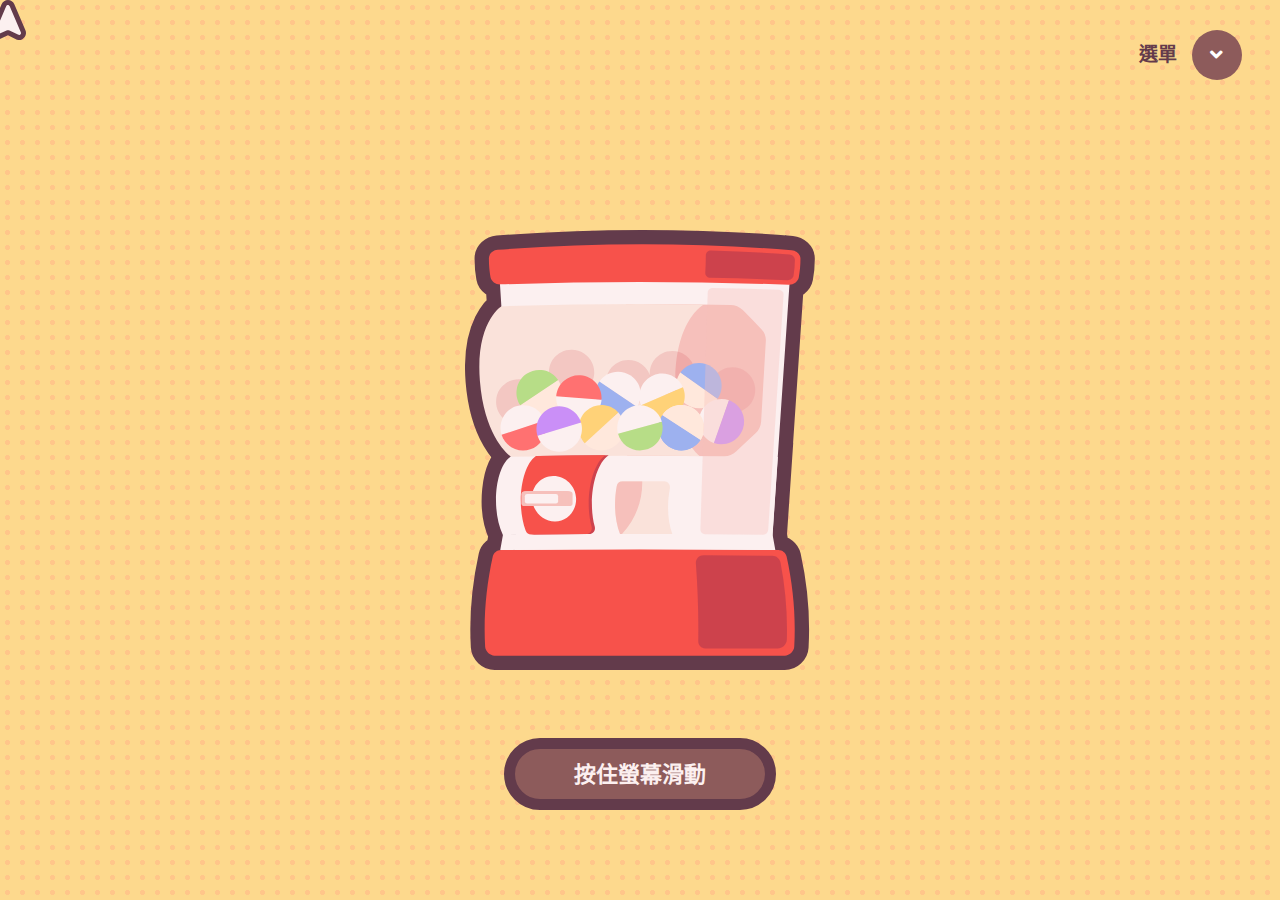
==== html/index.html @ 2ca5b8b1 "[Mantou] 修改無資料時的匯入方式" ====
<!DOCTYPE html>
<html lang="zh-TW">
  <head>
    <meta charset="UTF-8">
    <title>扭蛋機</title>
    <meta name="viewport" content="width=device-width, initial-scale=1, minimum-scale=1, maximum-scale=1">
    <meta property="og:title" content="扭蛋機">
    <meta property="og:description" content="我是一台扭蛋機呦 (｡･ω･｡)">
    <meta property="og:image" content="../img/og-image.png">
    <meta name="twitter:card" content="summary">
    <meta name="twitter:site" content="@Mant0uStudio">
    <meta name="twitter:title" content="扭蛋機">
    <meta name="twitter:description" content="我是一台扭蛋機呦 (｡･ω･｡)">
    <meta name="twitter:image" content="../img/og-image.png">
    <link rel="manifest" href="../json/manifest.json">
    <link rel="stylesheet" href="https://cdn.jsdelivr.net/npm/bootstrap@5.1.0/dist/css/bootstrap.min.css">
    <link rel="stylesheet" href="https://pro.fontawesome.com/releases/v5.10.0/css/all.css">
    <link rel="stylesheet" href="../css/style.css">
  </head>
  <body>
    <div class="curzr" hidden="">
      <svg width="36" height="40" viewBox="0 0 36 40" fill="none" xmlns="http://www.w3.org/2000/svg">
        <path class="outer" d="M28.7343 38C28.2946 37.9724 27.8584 37.9011 27.4316 37.7871L27.1926 37.6995L18.3968 33.3422C18.2677 33.2724 18.1238 33.2379 17.9785 33.2421C17.8425 33.2408 17.7079 33.2707 17.5841 33.3297L8.70464 37.424C8.62927 37.4622 8.54859 37.4876 8.46562 37.4992C8.07407 37.6025 7.6738 37.6654 7.27054 37.687C6.56327 37.6815 5.86819 37.4934 5.24684 37.1394C4.6255 36.7854 4.09704 36.2763 3.70826 35.6573C3.31948 35.0382 3.08236 34.3283 3.01791 33.5904C2.95345 32.8524 3.06363 32.1092 3.33871 31.4265L14.0108 5.69616C14.3448 4.89477 14.8947 4.21286 15.5931 3.73396C16.2915 3.25507 17.108 3 17.9426 3C18.7773 3 19.5938 3.25507 20.2922 3.73396C20.9906 4.21286 21.5405 4.89477 21.8745 5.69616L32.6302 31.6644C32.9196 32.3477 33.0423 33.0957 32.9871 33.841C32.932 34.5863 32.7008 35.3055 32.3144 35.9339C31.9279 36.5623 31.3984 37.0802 30.7735 37.4408C30.1485 37.8015 29.4477 37.9936 28.7343 38Z" fill="#FCF0F0"></path>
        <path class="inner" fill-rule="evenodd" clip-rule="evenodd" d="M14.1416 1.15747C13.005 1.91687 12.1155 2.99911 11.5848 4.26821L0.582388 29.8864L0.581346 29.8888C0.1223 30.9484 -0.069717 32.1066 0.0225225 33.2598C0.114832 34.4137 0.488939 35.5265 1.11126 36.4981C1.73359 37.4697 2.58466 38.2698 3.58807 38.8265C4.59149 39.3833 5.71585 39.6792 6.86023 39.6878L6.88946 39.6881L6.91866 39.6869C7.49914 39.664 8.07592 39.5828 8.64048 39.4445C8.89207 39.3905 9.13718 39.3092 9.37152 39.202L17.9583 35.3581L26.4175 39.3964C26.6456 39.5121 26.8862 39.6005 27.1344 39.6598C27.7388 39.8363 28.3596 39.9492 28.987 39.9964L29.0343 40L29.0817 40C30.2286 39.999 31.3574 39.7098 32.3666 39.1584C33.3758 38.6069 34.2337 37.8105 34.8634 36.8406C35.493 35.8707 35.8747 34.7578 35.974 33.6018C36.0733 32.4458 35.8872 31.2829 35.4324 30.2177L24.3295 4.32066C23.8052 3.0548 22.9268 1.97143 21.802 1.20383C20.6747 0.434512 19.3494 0.0160587 17.9897 0.000140043L17.9852 8.69517e-05L17.9806 6.68904e-05C16.6161 -0.00597004 15.2803 0.396748 14.1416 1.15747ZM29.9934 34.7095C29.728 34.8578 29.4321 34.9408 29.1296 34.9522C28.899 34.9278 28.6701 34.8884 28.4445 34.8343L19.4588 30.5419L19.4543 30.5398C18.9922 30.3236 18.4894 30.211 17.9803 30.2098C17.4866 30.2068 16.9983 30.3144 16.5506 30.5248L7.55077 34.5974C7.3429 34.6396 7.13295 34.6708 6.9218 34.6906C6.61835 34.6819 6.3209 34.6012 6.05362 34.4546C5.77178 34.3 5.5323 34.0771 5.35669 33.8057C5.18109 33.5344 5.07485 33.2231 5.04753 32.9C5.0202 32.5768 5.07264 32.2519 5.20014 31.9543L16.175 6.26402L16.1794 6.25321C16.3249 5.89467 16.573 5.58827 16.8917 5.37328C17.2078 5.16011 17.5791 5.04644 17.9588 5.04648C18.3316 5.05618 18.6937 5.1746 19.0016 5.38759C19.3122 5.60245 19.5542 5.90422 19.6979 6.25601L19.7021 6.26628L30.8161 32.1766L30.8204 32.1862C30.9537 32.4834 31.0115 32.8096 30.9884 33.1351C30.9654 33.4606 30.8623 33.7752 30.6885 34.0501C30.5148 34.3251 30.2758 34.5518 29.9934 34.7095Z" fill="#633B4B"></path>
      </svg>
    </div>
    <div class="modal fade" id="result-modal" data-bs-backdrop="static" data-bs-keyboard="false" tabindex="-1" aria-labelledby="staticBackdropLabel" aria-hidden="true">
      <div class="modal-dialog modal-dialog-centered">
        <div class="modal-content">
          <div class="modal-header">
            <h5 class="modal-title">扭蛋結果</h5>
          </div>
          <div class="modal-body">...</div>
          <div class="modal-footer-x">
            <button class="btn modal-footer-btn result-btn" type="button" data-bs-dismiss="modal">確認</button>
          </div>
        </div>
      </div>
    </div>
    <div class="modal fade" id="import-modal" data-bs-backdrop="static" data-bs-keyboard="false" tabindex="-1" aria-labelledby="staticBackdropLabel" aria-hidden="true">
      <div class="modal-dialog modal-dialog-centered">
        <div class="modal-content">
          <div class="modal-header">
            <h5 class="modal-title">匯入連結</h5>
          </div>
          <div class="modal-body-import">
            <p class="no-data-text"><i class="fas fa-exclamation-circle maR-8"></i>扭蛋機目前沒有匯入抽獎項目～</p>
            <p>輸入 CSV 網址，匯入抽獎項目。\( °ω° )/</p>
            <input class="import-url" type="text" value="https://docs.google.com/spreadsheets/d/e/2PACX-1vTpOQfCGnMmPhaDC9iZrrf9az33x1KX43bICyWKSaYSMOejOdXK5KYc0f3PAh6BGAsPq1bzUNClRZYQ/pub?output=csv">
            <div class="warning-text">此欄位不可空白。</div>
          </div>
          <div class="modal-footer-x">
            <button class="btn modal-footer-btn import-btn" type="button">確認</button>
            <button class="btn modal-footer-btn cancel-btn" type="button" data-bs-dismiss="modal">取消</button>
          </div>
        </div>
      </div>
    </div>
    <div class="modal fade" id="share-modal" data-bs-backdrop="static" data-bs-keyboard="false" tabindex="-1" aria-labelledby="staticBackdropLabel" aria-hidden="true">
      <div class="modal-dialog modal-dialog-centered">
        <div class="modal-content">
          <div class="modal-header">
            <h5 class="modal-title">分享連結</h5>
          </div>
          <div class="modal-body-share">
            <p>複製以下連結，可將已匯入資料的扭蛋機分享給朋友一起遊玩！</p>
            <div class="input-btn-group">
              <input class="share-url" type="text" value="目前無資料匯入">
              <button class="share-url-copy" type="button">複製網址</button>
            </div>
          </div>
          <div class="modal-footer-x">
            <button class="btn modal-footer-btn cancel-btn" type="button" data-bs-dismiss="modal">關閉</button>
          </div>
        </div>
      </div>
    </div>
    <div class="modal fade" id="about-modal" data-bs-backdrop="static" data-bs-keyboard="false" tabindex="-1" aria-labelledby="staticBackdropLabel" aria-hidden="true">
      <div class="modal-dialog modal-dialog-centered">
        <div class="modal-content">
          <div class="modal-header">
            <h5 class="modal-title">關於</h5>
          </div>
          <div class="modal-body-about">
            <div class="item">
              <p>作者：饅頭 / Mant0u</p>
            </div>
            <div class="item">
              <p><i class="fab fa-facebook-square maR-8"></i>Facebook：</p><a href="http://FB.me/mant0u.net" target="_blank"> fb.me/mant0u.net</a>
            </div>
            <div class="item">
              <p> <i class="fab fa-twitter maR-8"></i>Twitter：</p><a href="https://twitter.com/Mant0uStudio" target="_blank">twitter.com/Mant0uStudio</a>
            </div>
            <div class="item">
              <p><i class="fab fa-github maR-8"></i>Github：</p><a href="https://github.com/mant0u0" target="_blank">github.com/mant0u0</a>
            </div>
            <div class="item">
              <p>版本：1.50</p>
            </div>
          </div>
          <div class="modal-footer-x">
            <button class="btn modal-footer-btn" type="button" data-bs-dismiss="modal">關閉</button>
          </div>
        </div>
      </div>
    </div>
    <div class="modal fade" id="instruction-modal" data-bs-backdrop="static" data-bs-keyboard="false" tabindex="-1" aria-labelledby="staticBackdropLabel" aria-hidden="true">
      <div class="modal-dialog modal-lg modal-dialog-centered">
        <div class="modal-content">
          <div class="modal-header">
            <h5 class="modal-title">說明</h5>
          </div>
          <div class="modal-body-instruction">
            <div class="item">
              <p>這是一個抽獎專用的扭蛋機網站，可以使用自己的資料匯入這個網頁當中進行抽獎。</p>
              <p>本網站匯入的資料格式，已 CSV 檔為主。以下將會介紹如何使用 Google Excel 雲端表單，匯出 CSV 格式後再匯入此網站。</p>
            </div>
            <div class="item">
              <div class="step">
                <div class="step-num">1</div>
                <div class="step-text">
                  <p>開啟 Google Excel 雲端表單 ，並建立一個新的試算表。</p>
                </div>
              </div><img src="../img/step01.gif" alt="">
            </div>
            <div class="item">
              <div class="step">
                <div class="step-num">2</div>
                <div class="step-text">
                  <p>於試算表每欄的第 1 列，輸入該欄的「標題」；抽獎項目會由該欄第 2 列開始匯入。如果有其他資訊，可新增在第 2、3 欄。</p>
                </div>
              </div><img src="../img/step02.gif" alt="">
            </div>
            <div class="item">
              <div class="step">
                <div class="step-num">3</div>
                <div class="step-text">
                  <p>試算表編輯完成後，點選上面功能列「檔案/共用/發佈到網路」。</p>
                </div>
              </div><img src="../img/step03.gif" alt="">
            </div>
            <div class="item">
              <div class="step">
                <div class="step-num">4</div>
                <div class="step-text">
                  <p>點選「整份文件」、「逗號分隔值(.csv)」，點選「發佈」即可產生表單的 CSV 網址！</p>
                </div>
              </div><img src="../img/step04.gif" alt="">
            </div>
            <div class="item">
              <div class="step">
                <div class="step-num">5</div>
                <div class="step-text">
                  <p>將 CSV 網址複製下來貼進網站當中，就可以匯入扭蛋項目囉～</p>
                </div>
              </div><img src="../img/step05.gif" alt="">
            </div>
          </div>
          <div class="modal-footer-x">
            <button class="btn modal-footer-btn" type="button" data-bs-dismiss="modal">關閉</button>
          </div>
        </div>
      </div>
    </div>
    <div class="hint-text"> 
      <div class="text">按住螢幕滑動</div>
      <div class="energy"> </div>
    </div>
    <div class="energy-bar"></div>
    <div class="function-menu">
      <div class="menu-box default">
        <div class="btn btn-menu">
          <p>選單</p><i class="fas fa-angle-down btn-menu-icon"></i>
        </div>
        <div class="btn btn-import" type="button" data-bs-toggle="modal" data-bs-target="#import-modal"> 
          <p>匯入</p><i class="fas fa-file-import"></i>
        </div>
        <div class="btn btn-share" type="button" data-bs-toggle="modal" data-bs-target="#share-modal"> 
          <p>分享</p><i class="fas fa-share"></i>
        </div>
        <div class="btn btn-instruction" type="button" data-bs-toggle="modal" data-bs-target="#instruction-modal"> 
          <p>說明</p><i class="fas fa-question-circle"></i>
        </div>
        <div class="btn btn-about" type="button" data-bs-toggle="modal" data-bs-target="#about-modal"> 
          <p>關於</p><i class="fas fa-info-circle"></i>
        </div>
      </div>
    </div>
    <div class="gashapon">
      <svg class="gashapon-main default-animation" id="e0dj51prVt41" xmlns="http://www.w3.org/2000/svg" xmlns:xlink="http://www.w3.org/1999/xlink" viewBox="0 0 853.69 1073.79" shape-rendering="geometricPrecision" text-rendering="geometricPrecision">
        <g>
          <g transform="translate(0-.000065)">
            <g>
              <g>
                <path d="M797.49,49.34c-238.898622-18.814577-478.894951-19.115475-717.84-.9-11.23.87-21.19,9.9-21.29,20.14-.159295,15.561861,1.149838,31.104048,3.91,46.42c1.79,9.9,12.4,17.58,23.1,17.64q1.68,26.75,3.38,53.49c-5,3.17-63.24,44.58-52.41,181.93c10.71,135.44,69.25,180.62,75.44,185.17h-.64C73.75,579.61,63.23,682.12,92.47,744.41h.11q-3.28,18.38-6.51,36.73c-8.75.9-16.4,7.36-18.28,15.87-16.11,73.22-22.71,147.33-18.6,220.21.66,11.34,11.75,21.57,23,21.57h708.38c11.22,0,22.31-10.23,23-21.57c4.11-72.88-2.49-147-18.6-220.21-2-9.1-10.63-15.87-20.12-16l-7.47-.09q-3.3-18.56-6.66-37.12v0q6.43-94.86,12.88-189.71h-.34l28.53-420.63c10.57-.21,21-7.79,22.81-17.57c2.835386-15.298506,4.214883-30.83125,4.12-46.39-.09-10.21-10-19.27-21.23-20.16Z" fill="#fffdff" stroke="#633b4b" stroke-miterlimit="10" stroke-width="70"></path>
                <path d="M728.46,809.89q-291.4-2.8-582.85-.2c-9.62.09-17.94-8.13-18.91-23.37Q105.42,449.67,84.12,113c-.33-5.19,8.12-13.79,19.19-14.14Q438.55,88.2,774,99.7c11.08.39,19.49,9,18.79,19.2q-22.82,336.33-45.62,672.68c-.74,10.2-9.1,18.42-18.71,18.31Z" fill="#fcf0f0"></path>
                <path d="M790.58,133.49q-352.08-12.38-704.4-.81c-11,.34-22.08-7.5-23.91-17.66-2.761416-15.322521-4.070554-30.871464-3.91-46.44.1-10.24,10.06-19.27,21.29-20.14c238.945049-18.215475,478.941378-17.914577,717.84.9c11.23.89,21.14,9.95,21.2,20.18.094883,15.55875-1.284614,31.091494-4.12,46.39-1.88,10.14-13.02,17.95-23.99,17.58Z" fill="#f7524b"></path>
                <path d="M786.81,122.42q-94.08-3.8-188.34-5.61c-3.383807-.032351-6.60109-1.473279-8.878333-3.97635s-3.408457-5.841862-3.121667-9.21365c.87-13.74,1.3-27.55,1.27-41.31-.047434-3.411268,1.313817-6.691148,3.762804-9.066324s5.768976-3.635449,9.177196-3.483676Q696.24,53,791.85,59.85c7.24.53,13.36,6.36,13.3,13-.123679,12.779427-1.203359,25.531689-3.23,38.15-1.06,6.61-7.99,11.69-15.11,11.42Z" fill="#b5394e" opacity="0.63"></path>
                <path d="M111.14,553.27C73.75,579.61,63.23,682.12,92.47,744.41q329.05-4.38,658.19-.12q6.45-95.09,12.91-190.18-326.13-6.89-652.43-.84Z" fill="#fcf0f0"></path>
                <path d="M780.57,1038.79h-708.41c-11.22,0-22.31-10.23-23-21.57-4.11-72.88,2.49-147,18.6-220.21c2-9.1,10.63-15.87,20.12-16q338.42-4.08,676.91,0c9.49.11,18.11,6.88,20.12,16c16.11,73.22,22.71,147.33,18.6,220.21-.63,11.34-11.72,21.56-22.94,21.57Z" fill="#f7524b"></path>
                <path d="M763,1021.36q-88.34-.09-176.68-.12c-9.76,0-17.19-7.76-17.06-17.72.91-63.07-1.13-126.89-5.83-190-.358114-5.222078,1.497132-10.353907,5.111771-14.139766s8.655177-5.876455,13.888229-5.760234q83.81.45,167.6,1.36c9.58.1,18.12,7,19.89,16.15c12.09,62.79,17.51,126.15,15.53,188.73-.33,11.34-11.14,21.51-22.45,21.5Z" fill="#b5394e" opacity="0.63"></path>
                <path d="M648,183q-127.36-2.62-254.76-2.23l2.28,370q118.6-.23,237.21,1.26c10.770454.077111,21.147371-4.044243,28.93-11.49q23.52-22.31,47.45-44.48c8.00573-7.361031,12.862976-17.52686,13.56-28.38l11.52-196.76c.634739-10.736924-3.286334-21.243946-10.8-28.94q-22.5-23.3-45.39-46.49c-7.995697-7.905552-18.756422-12.385601-30-12.49Z" fill="#f6c0bb"></path>
                <path d="M572.1,551.3q-229.89-2-459.78,2.35c.14-.06-64.66-42.38-76-185.57s52.68-182.18,52.77-182.14q246.82-7.71,493.79-4.13c-.11-.07-67.47,36-69.46,180.61s58.82,188.86,58.68,188.88Z" fill="#fae2da"></path>
                <path d="M757.37,781.06q-335.62-3.94-671.31.11q3.27-18.6,6.6-37.23q329-4.4,658-.12q3.41,18.63,6.71,37.24Z" fill="#fcf0f0"></path>
              </g>
              <g transform="translate(.000001 0.000001)">
                <path d="M316.63,723.82c-17.2-63-1.13-150.4,33.95-173.94q-84.79.39-169.58,1.66c-35.79,24.88-48.46,118.71-25.36,181.64c2.015461,5.804598,7.455843,9.720873,13.6,9.79q67.26-.69,134.54-1c8.96-.06,15.31-8.97,12.85-18.15Z" fill="#cd424d"></path>
                <path d="M308.92,723.86c-17.29-63-1.36-150.39,33.68-173.94q-84.8.44-169.58,1.74c-35.75,24.9-48.27,118.7-25.07,181.61c2.028777,5.801922,7.473977,9.711912,13.62,9.78q67.26-.7,134.53-1.06c8.97.01,15.31-8.99,12.82-18.13Z" fill="#f7524b"></path>
                <path d="M271.19,655.38c.91,30.66-22.07,55.67-51.34,55.93s-54.37-24.25-56.08-54.81s21.28-55.71,51.34-56.08s55.17,24.3,56.08,54.96Z" fill="#fcf0f0"></path>
              </g>
              <g transform="translate(.000001 0.000001)">
                <path d="M486.31,613.43q-51.1-.16-102.19,0c-6.759541.063775-12.521302,4.919097-13.73,11.57-7.24,38.48-5.47,83.19,8,116.66q63.79-.12,127.59.08c-12-31.92-13.06-74-6-111.13c1.67-8.89-4.82-17.15-13.67-17.18Z" fill="#fae2da"></path>
                <g clip-path="url(#e0dj51prVt426)">
                  <g>
                    <path d="M383,742.14v0c31.821975-33.681941,49.550666-78.263068,49.55-124.6v-16.67h-66.95v141.37Z" fill="#f6c0bb"></path>
                  </g>
                  <clippath id="e0dj51prVt426">
                    <path d="M486.31,613.43q-51.1-.16-102.19,0c-6.759541.063775-12.521302,4.919097-13.73,11.57-7.24,38.48-5.47,83.19,8,116.66q63.79-.12,127.59.08c-12-31.92-13.06-74-6-111.13c1.67-8.89-4.82-17.15-13.67-17.18Z" fill="#fae2da"></path>
                  </clippath>
                </g>
              </g>
            </g>
            <g id="e0dj51prVt428_to" style="offset-path:path('M443.029083,628.903834L443.029083,628.903834C441.063368,788.295103,423.618762,983.513758,265.070958,1008.799545');offset-rotate:0deg">
              <g id="e0dj51prVt428_tr" transform="rotate(190)">
                <g id="e0dj51prVt428_ts" transform="scale(0.623166,0.623166)">
                  <g id="e0dj51prVt428" opacity="0" transform="translate(-229.998314,-485.659576)">
                    <path d="M246.1,538.51c29.318416-8.944383,45.837761-39.959564,36.9-69.28L176.82,501.62c4.295087,14.079081,14.007202,25.875274,26.999751,32.793507s28.201231,8.391787,42.280249,4.096493Z" fill="#fcf0f0"></path>
                    <path id="drop-gashapon" d="M213.86,432.82c-29.302321,8.961553-45.800905,39.971372-36.86,69.28l106.17-32.39c-4.292454-14.08752-14.008916-25.890902-27.009156-32.810233s-28.21784-8.387015-42.300844-4.079767Z" fill="#ca8ff7"></path>
                  </g>
                </g>
              </g>
            </g>
            <g id="XXX_to" transform="translate(443.029083,628.903834)">
              <g id="XXX_tr" transform="rotate(190)">
                <g id="XXX_ts" transform="scale(0.623166,0.623166)">
                  <g id="XXX" opacity="0" transform="translate(-229.998314,-485.659576)">
                    <path d="M246.1,538.51c29.318416-8.944383,45.837761-39.959564,36.9-69.28L176.82,501.62c4.295087,14.079081,14.007202,25.875274,26.999751,32.793507s28.201231,8.391787,42.280249,4.096493Z" fill="#fcf0f0"></path>
                    <path id="drop-gashapon-m" d="M213.86,432.82c-29.302321,8.961553-45.800905,39.971372-36.86,69.28l106.17-32.39c-4.292454-14.08752-14.008916-25.890902-27.009156-32.810233s-28.21784-8.387015-42.300844-4.079767Z" fill="#ca8ff7"></path>
                  </g>
                </g>
              </g>
            </g>
            <g id="e0dj51prVt431_to" transform="translate(260.217438,347.316422)">
              <path d="M305.34,379.62c17.652362-24.974522,11.769528-59.523538-13.153496-77.248536s-59.489019-11.942776-77.286504,12.928536v0l-.14.21c0,.07-.1.13-.15.2v0c-17.086061,24.972584-11.015586,59.029786,13.646507,76.561033s58.822702,12.072633,76.793493-12.271033v0l.14-.21.15-.2Z" fill="#cd424d" opacity="0.17" transform="translate(-260.217438,-347.316422)"></path>
            </g>
            <g id="e0dj51prVt432_to" transform="translate(399.075688,372.407262)">
              <path d="M401.34,462.62c17.652362-24.974522,11.769528-59.523538-13.153496-77.248536s-59.489019-11.942776-77.286504,12.928536v0c0,.07-.09.14-.14.21s-.1.13-.15.2v0c-17.086061,24.972584-11.015586,59.029786,13.646507,76.561033s58.822702,12.072633,76.793493-12.271033v0l.14-.21.15-.2Z" fill="#cd424d" opacity="0.17" transform="translate(-356.217209,-430.316727)"></path>
            </g>
            <g id="e0dj51prVt433_to" transform="translate(131.216187,419.318176)">
              <path d="M176.34,451.62c17.652362-24.974522,11.769528-59.523538-13.153496-77.248536s-59.489019-11.942776-77.286504,12.928536v0l-.14.21c0,.07-.1.13-.15.2v0c-17.086061,24.972584-11.015586,59.029786,13.646507,76.561033s58.822702,12.072633,76.793493-12.271033v0l.14-.21.15-.2Z" fill="#cd424d" opacity="0.17" transform="translate(-131.216187,-419.318176)"></path>
            </g>
            <g id="e0dj51prVt434_to" transform="translate(506.218063,350.315506)">
              <path d="M551.34,382.62c17.652362-24.974522,11.769528-59.523538-13.153496-77.248536s-59.489019-11.942776-77.286504,12.928536v0c0,.07-.09.14-.14.21s-.1.13-.15.2v0c-17.086061,24.972584-11.015586,59.029786,13.646507,76.561033s58.822702,12.072633,76.793493-12.271033v0l.14-.21.15-.2Z" fill="#cd424d" opacity="0.17" transform="translate(-506.218063,-350.315506)"></path>
            </g>
            <g id="e0dj51prVt435_to" transform="translate(653.216156,390.318253)">
              <path d="M698.34,422.62c17.652362-24.974522,11.769528-59.523538-13.153496-77.248536s-59.489019-11.942776-77.286504,12.928536v0c0,.07-.09.14-.14.21s-.1.13-.15.2v0c-17.086061,24.972584-11.015586,59.029786,13.646507,76.561033s58.822702,12.072633,76.793493-12.271033v0l.14-.21.15-.2Z" fill="#cd424d" opacity="0.17" transform="translate(-653.216156,-390.318253)"></path>
            </g>
            <g transform="translate(-3.825825-2.54611)">
              <g>
                <g id="e0dj51prVt438_tr" transform="translate(217.44842,658.410034) rotate(0)">
                  <rect fill="#f6c0bb" height="35" rx="6.67" ry="6.67" transform="scale(0.941504,1) translate(-52.000011,-17.500034)" width="104"></rect>
                </g>
                <g id="e0dj51prVt439_tr" transform="translate(215.44842,658.410034) rotate(0)">
                  <rect fill="#f6c0bb" height="35" rx="6.67" ry="6.67" transform="scale(0.941504,1) translate(-52.000011,-17.500034)" width="104"></rect>
                </g>
                <g id="e0dj51prVt440_tr" transform="translate(213.44842,658.410034) rotate(0)">
                  <rect fill="#f6c0bb" height="35" rx="6.67" ry="6.67" transform="scale(0.941504,1) translate(-52.000011,-17.500034)" width="104"></rect>
                </g>
                <g id="e0dj51prVt441_tr" transform="translate(211.44842,658.410034) rotate(0)">
                  <rect fill="#f6c0bb" height="35" rx="6.67" ry="6.67" transform="scale(0.941504,1) translate(-52.000011,-17.500034)" width="104"></rect>
                </g>
                <g id="e0dj51prVt442_tr" transform="translate(209.44842,658.410034) rotate(0)">
                  <rect fill="#f6c0bb" height="35" rx="6.67" ry="6.67" transform="scale(0.941504,1) translate(-52.000011,-17.500034)" width="104"></rect>
                </g>
                <g id="e0dj51prVt443_tr" transform="translate(207.44842,658.410034) rotate(0)">
                  <rect fill="#f6c0bb" height="35" rx="6.67" ry="6.67" transform="scale(0.941504,1) translate(-52.000011,-17.500034)" width="104"></rect>
                </g>
                <g id="e0dj51prVt444_tr" transform="translate(205.44842,658.410034) rotate(0)">
                  <rect fill="#f6c0bb" height="35" rx="6.67" ry="6.67" transform="scale(0.941504,1) translate(-52.000011,-17.500034)" width="104"></rect>
                </g>
                <g id="e0dj51prVt445_tr" transform="translate(203.44842,658.410034) rotate(0)">
                  <rect fill="#f6c0bb" height="35" rx="6.67" ry="6.67" transform="scale(0.941504,1) translate(-52.000011,-17.500034)" width="104"></rect>
                </g>
                <g id="e0dj51prVt446_tr" transform="translate(201.44842,658.410034) rotate(0)">
                  <rect fill="#f6c0bb" height="35" rx="6.67" ry="6.67" transform="scale(0.941504,1) translate(-52.000011,-17.500034)" width="104"></rect>
                </g>
                <g id="e0dj51prVt447_tr" transform="translate(199.44842,658.410034) rotate(0)">
                  <rect fill="#f6c0bb" height="35" rx="6.67" ry="6.67" transform="scale(0.941504,1) translate(-52.000011,-17.500034)" width="104"></rect>
                </g>
                <g id="e0dj51prVt448_tr" transform="translate(197.44842,658.410034) rotate(0)">
                  <rect fill="#f6c0bb" height="35" rx="6.67" ry="6.67" transform="scale(0.941504,1) translate(-52.000011,-17.500034)" width="104"></rect>
                </g>
                <g id="e0dj51prVt449_tr" transform="translate(195.44842,658.410034) rotate(0)">
                  <rect fill="#f6c0bb" height="35" rx="6.67" ry="6.67" transform="scale(0.941504,1) translate(-52.000011,-17.500034)" width="104"></rect>
                </g>
                <g id="e0dj51prVt450_tr" transform="translate(193.44842,658.410034) rotate(0)">
                  <rect fill="#f6c0bb" height="35" rx="6.67" ry="6.67" transform="scale(0.941504,1) translate(-52.000011,-17.500034)" width="104"></rect>
                </g>
                <g id="e0dj51prVt451_tr" transform="translate(191.44842,658.410034) rotate(0)">
                  <rect fill="#f6c0bb" height="35" rx="6.67" ry="6.67" transform="scale(0.941504,1) translate(-52.000011,-17.500034)" width="104"></rect>
                </g>
              </g>
              <g id="e0dj51prVt452_tr" transform="translate(190.480004,658.409973) rotate(0)">
                <g transform="translate(-190.480003,-658.409973)">
                  <rect fill="#f6c0bb" height="35" rx="6.67" ry="6.67" transform="matrix(.941504 0 0 1 141.521793 640.91)" width="104"></rect>
                  <rect fill="#fcf0f0" height="23" rx="5.56" ry="5.56" transform="translate(149.895001 646.91)" width="81.17"></rect>
                </g>
              </g>
            </g>
            <g id="e0dj51prVt455_to" transform="translate(373.622478,400.964547)">
              <g id="e0dj51prVt455_tr" transform="rotate(-181.452866)">
                <g transform="translate(-570.992553,-379.665008)">
                  <path d="M539,424.69c24.98068,17.763336,59.631003,11.916654,77.4-13.06l-90.46-64.34c-17.757514,24.982015-11.911592,59.627831,13.06,77.4Z" fill="#fcf0f0"></path>
                  <path d="M603,334.64c-24.98068-17.763336-59.631003-11.916654-77.4,13.06L616.06,412c17.736061-24.973353,11.891499-59.593208-13.06-77.36Z" fill="#9db1ef"></path>
                </g>
              </g>
            </g>
            <g id="e0dj51prVt458_to" transform="translate(180.966931,396.673584)">
              <g id="e0dj51prVt458_tr" transform="rotate(0)">
                <g transform="translate(-180.96693,-396.673584)">
                  <path d="M211.56,442.68c12.260649-8.147943,20.781902-20.833155,23.688792-35.264457s-.038755-29.426286-8.188792-41.685543l-92.44,61.45c16.966918,25.525514,51.413147,32.464902,76.94,15.5Z" fill="#ffe8dc"></path>
                  <path d="M150.39,350.65c-12.2731,8.150042-20.802125,20.845472-23.707673,35.288808s.050824,29.44927,8.217673,41.711192l92.43-61.45c-8.138213-12.268112-20.818045-20.799379-35.248274-23.715808s-29.427959.02105-41.691726,8.165808Z" fill="#b7dd87"></path>
                </g>
              </g>
            </g>
            <g id="e0dj51prVt461_to" transform="translate(141.981667,482.672684)">
              <g id="e0dj51prVt461_tr" transform="rotate(0)">
                <g transform="translate(-141.981666,-482.672684)">
                  <path d="M124.55,430.24c-13.968912,4.640807-25.521573,14.641633-32.115644,27.801642s-7.689188,28.400784-3.044356,42.368358l105.33-35c-4.641026-13.969139-14.641327-25.522416-27.800839-32.118113s-28.400216-7.693498-42.369161-3.051887Z" fill="#fcf0f0"></path>
                  <path d="M159.41,535.09c29.08129-9.672844,44.817421-41.086907,35.15-70.17l-105.33,35c9.668882,29.090614,41.088509,44.836244,70.18,35.17Z" fill="#ff7171"></path>
                </g>
              </g>
            </g>
            <g id="e0dj51prVt464_to" transform="translate(277.980438,409.664642)">
              <g id="e0dj51prVt464_tr" transform="rotate(0)">
                <g transform="translate(-277.980438,-409.664642)">
                  <path d="M273.9,464.76c14.678793,1.087763,29.188374-3.701026,40.335924-13.3126s18.01964-23.25836,19.104076-37.9374l-110.69-8.19c-1.087763,14.678793,3.701026,29.188374,13.3126,40.335924s23.25836,18.01964,37.9374,19.104076Z" fill="#fcf0f0"></path>
                  <path d="M282.05,354.57c-14.679409-1.09047-29.190464,3.697356-40.338631,13.309461s-18.01952,23.260492-19.101369,37.940539L333.31,414c2.253559-30.565366-20.694996-57.171542-51.26-59.43Z" fill="#ff7171"></path>
                </g>
              </g>
            </g>
            <g id="e0dj51prVt467_to" transform="translate(332.97815,482.658722)">
              <g id="e0dj51prVt467_tr" transform="rotate(0)">
                <g transform="translate(-332.978149,-482.658722)">
                  <path d="M370.28,523.42c10.860622-9.938203,17.327849-23.784182,17.97862-38.491237s-4.568236-29.070138-14.50862-39.928763l-81.88,75c20.71121,22.589667,55.810604,24.120593,78.41,3.42Z" fill="#ffe8dc"></path>
                  <path d="M295.67,441.91c-10.858597,9.937834-17.32373,23.782867-17.972636,38.488261s4.571594,29.066079,14.512636,39.921739l81.87-75c-9.944683-10.851597-23.793378-17.307472-38.498646-17.946995s-29.062141,4.589711-39.911354,14.536995Z" fill="#ffd278"></path>
                </g>
              </g>
            </g>
            <g id="e0dj51prVt470_to" transform="translate(570.992554,379.665009)">
              <g id="e0dj51prVt470_tr" transform="rotate(0)">
                <g transform="translate(-570.992553,-379.665008)">
                  <path d="M539,424.69c24.98068,17.763336,59.631003,11.916654,77.4-13.06l-90.46-64.34c-17.757514,24.982015-11.911592,59.627831,13.06,77.4Z" fill="#ffe8dc"></path>
                  <path d="M603,334.64c-24.98068-17.763336-59.631003-11.916654-77.4,13.06L616.06,412c17.736061-24.973353,11.891499-59.593208-13.06-77.36Z" fill="#9db1ef"></path>
                </g>
              </g>
            </g>
            <g id="e0dj51prVt473_to" transform="translate(480.974762,405.664139)">
              <g id="e0dj51prVt473_tr" transform="rotate(0)">
                <g transform="translate(-480.974762,-405.664138)">
                  <path d="M459.11,354.92c-28.147103,12.136466-41.129722,44.78999-29,72.94L532,383.93c-12.132481-28.123116-44.750789-41.105104-72.89-29.01Z" fill="#fcf0f0"></path>
                  <path d="M502.84,456.4c28.145812-12.132276,41.129009-44.78278,29-72.93L429.91,427.4c5.824047,13.517976,16.780325,24.168149,30.457866,29.606907s28.955581,5.220443,42.472134-.606907Z" fill="#ffd278"></path>
                </g>
              </g>
            </g>
            <g id="e0dj51prVt476_to" transform="translate(625.974793,467.677628)">
              <g id="e0dj51prVt476_tr" transform="rotate(0)">
                <g transform="translate(-625.974792,-467.677627)">
                  <path d="M573.82,449.43c-4.858502,13.895977-3.997325,29.15291,2.39405,42.413888s17.789303,23.439528,31.68595,28.296112l36.63-104.78c-13.894684-4.858977-29.150512-3.999196-42.411265,2.390195s-23.440139,17.784988-28.298735,31.679805Z" fill="#fcf0f0"></path>
                  <path d="M678.13,485.89c4.858183-13.894612,3.996737-29.150173-2.394766-42.409541s-17.789316-23.436013-31.685234-28.290459L607.43,520c13.898492,4.85676,29.157371,3.991129,42.417415-2.406326s23.43418-17.802265,28.282585-31.703674Z" fill="#ca8ff7"></path>
                </g>
              </g>
            </g>
            <g id="e0dj51prVt479_to" transform="translate(527.973084,482.665024)">
              <g id="e0dj51prVt479_tr" transform="rotate(0)">
                <g transform="translate(-527.973083,-482.665024)">
                  <path d="M558.17,436.4c-12.325245-8.047739-27.343085-10.868504-41.748469-7.841517s-27.017786,11.653665-35.061531,23.981517l93,60.67c8.040384-12.332086,10.851733-27.353426,7.815414-41.758595s-11.671512-27.013808-24.005414-35.051405Z" fill="#ffe8dc"></path>
                  <path d="M497.78,528.93c12.325245,8.047739,27.343085,10.868504,41.748469,7.841517s27.017786-11.653665,35.061531-23.981517l-93-60.67c-8.043051,12.331318-10.855957,27.353485-7.81947,41.75945s11.673437,27.014733,24.00947,35.05055Z" fill="#9db1ef"></path>
                  <g id="e0dj51prVt482_to" transform="translate(527.973084,482.665024)">
                    <g id="e0dj51prVt482_tr" transform="rotate(0)">
                      <g transform="translate(-527.973083,-482.665024)">
                        <path d="M558.17,436.4c-12.325245-8.047739-27.343085-10.868504-41.748469-7.841517s-27.017786,11.653665-35.061531,23.981517l93,60.67c8.040384-12.332086,10.851733-27.353426,7.815414-41.758595s-11.671512-27.013808-24.005414-35.051405Z" fill="#ffe8dc"></path>
                        <path d="M497.78,528.93c12.325245,8.047739,27.343085,10.868504,41.748469,7.841517s27.017786-11.653665,35.061531-23.981517l-93-60.67c-8.043051,12.331318-10.855957,27.353485-7.81947,41.75945s11.673437,27.014733,24.00947,35.05055Z" fill="#9db1ef"></path>
                      </g>
                    </g>
                  </g>
                </g>
              </g>
            </g>
            <g id="e0dj51prVt485_to" transform="translate(426.972717,482.663727)">
              <g id="e0dj51prVt485_tr" transform="rotate(0)">
                <g transform="translate(-426.972717,-482.663727)">
                  <path d="M412.34,429.39c-29.554997,8.122018-46.930504,38.664587-38.81,68.22l107-29.4c-8.11802-29.543997-38.641222-46.920603-68.19-38.82Z" fill="#fcf0f0"></path>
                  <path d="M441.61,535.94c14.194695-3.898196,26.259326-13.275811,33.539572-26.06969s9.179686-27.955907,5.280428-42.15031l-107,29.4c8.118156,29.538985,38.634442,46.914201,68.18,38.82Z" fill="#b7dd87"></path>
                </g>
              </g>
            </g>
            <g id="e0dj51prVt488_to" transform="translate(229.998314,485.659577)">
              <g id="e0dj51prVt488_tr" transform="rotate(0)">
                <g transform="translate(-229.998314,-485.659576)">
                  <path d="M246.1,538.51c29.318416-8.944383,45.837761-39.959564,36.9-69.28L176.82,501.62c4.295087,14.079081,14.007202,25.875274,26.999751,32.793507s28.201231,8.391787,42.280249,4.096493Z" fill="#fcf0f0"></path>
                  <path d="M213.86,432.82c-29.302321,8.961553-45.800905,39.971372-36.86,69.28l106.17-32.39c-4.292454-14.08752-14.008916-25.890902-27.009156-32.810233s-28.21784-8.387015-42.300844-4.079767Z" fill="#ca8ff7"></path>
                </g>
              </g>
            </g>
            <path d="M728.26,743.54q-71.57-.87-143.14-1.32c-6,0-10.76-5.22-10.57-11.56l17.79-577.61c.19-6.35,5.85-11.41,12.64-11.29q80.52,1.38,161,4c6.79.22,12,5.52,11.54,11.84q-18.81,287.32-37.61,574.64c-.4,6.31-5.62,11.37-11.65,11.3Z" fill="#f6c0bb" opacity="0.36"></path>
          </g>
        </g>
      </svg>
    </div>
    <script src="https://cdn.jsdelivr.net/npm/bootstrap@5.1.0/dist/js/bootstrap.min.js"></script>
    <script src="https://cdnjs.cloudflare.com/ajax/libs/jquery/3.6.0/jquery.min.js"></script>
    <script src="https://cdnjs.cloudflare.com/ajax/libs/jquery-csv/1.0.11/jquery.csv.min.js"></script>
    <script src="../js/function-menu.js"></script>
    <script src="../js/data-import.js"></script>
    <script src="../js/script.js"></script>
    <script src="../js/curzr.js"></script>
  </body>
</html>
---- css/style.css ----
@font-face {
  font-family: FakePearl-Regular;
  src: url(https://cdn.jsdelivr.net/gh/max32002/FakePearl@1.1/webfont/FakePearl-Regular.woff2) format("woff2"), url(https://cdn.jsdelivr.net/gh/max32002/FakePearl@1.1/webfont/FakePearl-Regular.woff) format("woff");
}
.maR-4 {
  margin-right: 4px;
}

.maR-8 {
  margin-right: 8px;
}

:root {
  --play-number: 1;
  --play-number-drop: 1;
  --play-number-rotate: 1;
  --play-state: paused;
  --play-state-drop: paused;
  --play-state-rotate: paused;
  --play-duration: 1800ms;
  --play-duration-drop: 3000ms;
  --play-duration-rotate: 1800ms;
}

#e0dj51prVt428_to {
  -webkit-animation: e0dj51prVt428_to__to var(--play-duration-drop) linear var(--play-number-drop) normal forwards;
          animation: e0dj51prVt428_to__to var(--play-duration-drop) linear var(--play-number-drop) normal forwards;
  -webkit-animation-play-state: var(--play-state-drop);
          animation-play-state: var(--play-state-drop);
}

@-webkit-keyframes e0dj51prVt428_to__to {
  0% {
    offset-distance: 0%;
    -webkit-animation-timing-function: cubic-bezier(0.42, 0, 0.58, 1);
            animation-timing-function: cubic-bezier(0.42, 0, 0.58, 1);
  }
  16.666667% {
    offset-distance: 0%;
    -webkit-animation-timing-function: cubic-bezier(0.42, 0, 0.58, 1);
            animation-timing-function: cubic-bezier(0.42, 0, 0.58, 1);
  }
  36.666667% {
    offset-distance: 100%;
  }
  100% {
    offset-distance: 100%;
  }
}

@keyframes e0dj51prVt428_to__to {
  0% {
    offset-distance: 0%;
    -webkit-animation-timing-function: cubic-bezier(0.42, 0, 0.58, 1);
            animation-timing-function: cubic-bezier(0.42, 0, 0.58, 1);
  }
  16.666667% {
    offset-distance: 0%;
    -webkit-animation-timing-function: cubic-bezier(0.42, 0, 0.58, 1);
            animation-timing-function: cubic-bezier(0.42, 0, 0.58, 1);
  }
  36.666667% {
    offset-distance: 100%;
  }
  100% {
    offset-distance: 100%;
  }
}
#XXX_to {
  -webkit-animation: XXX_to var(--play-duration-drop) linear var(--play-number-drop) normal forwards;
          animation: XXX_to var(--play-duration-drop) linear var(--play-number-drop) normal forwards;
  -webkit-animation-play-state: var(--play-state-drop);
          animation-play-state: var(--play-state-drop);
  display: none;
}

@-webkit-keyframes XXX_to {
  0% {
    -webkit-transform: translate(443.029083px, 628.903834px);
            transform: translate(443.029083px, 628.903834px);
  }
  10% {
    -webkit-transform: translate(443.029083px, 628.903834px);
            transform: translate(443.029083px, 628.903834px);
    -webkit-animation-timing-function: cubic-bezier(0.42, 0, 0.58, 1);
            animation-timing-function: cubic-bezier(0.42, 0, 0.58, 1);
  }
  38% {
    -webkit-transform: translate(443.029083px, 1008.799545px);
            transform: translate(443.029083px, 1008.799545px);
    -webkit-animation-timing-function: cubic-bezier(0.42, 0, 0.58, 1);
            animation-timing-function: cubic-bezier(0.42, 0, 0.58, 1);
  }
  48% {
    -webkit-transform: translate(443.029083px, 980.799545px);
            transform: translate(443.029083px, 980.799545px);
    -webkit-animation-timing-function: cubic-bezier(0.42, 0, 0.58, 1);
            animation-timing-function: cubic-bezier(0.42, 0, 0.58, 1);
  }
  57% {
    -webkit-transform: translate(443.029083px, 1008.799545px);
            transform: translate(443.029083px, 1008.799545px);
    -webkit-animation-timing-function: cubic-bezier(0.42, 0, 0.58, 1);
            animation-timing-function: cubic-bezier(0.42, 0, 0.58, 1);
  }
  100% {
    -webkit-transform: translate(443.029083px, 1008.799545px);
            transform: translate(443.029083px, 1008.799545px);
  }
}

@keyframes XXX_to {
  0% {
    -webkit-transform: translate(443.029083px, 628.903834px);
            transform: translate(443.029083px, 628.903834px);
  }
  10% {
    -webkit-transform: translate(443.029083px, 628.903834px);
            transform: translate(443.029083px, 628.903834px);
    -webkit-animation-timing-function: cubic-bezier(0.42, 0, 0.58, 1);
            animation-timing-function: cubic-bezier(0.42, 0, 0.58, 1);
  }
  38% {
    -webkit-transform: translate(443.029083px, 1008.799545px);
            transform: translate(443.029083px, 1008.799545px);
    -webkit-animation-timing-function: cubic-bezier(0.42, 0, 0.58, 1);
            animation-timing-function: cubic-bezier(0.42, 0, 0.58, 1);
  }
  48% {
    -webkit-transform: translate(443.029083px, 980.799545px);
            transform: translate(443.029083px, 980.799545px);
    -webkit-animation-timing-function: cubic-bezier(0.42, 0, 0.58, 1);
            animation-timing-function: cubic-bezier(0.42, 0, 0.58, 1);
  }
  57% {
    -webkit-transform: translate(443.029083px, 1008.799545px);
            transform: translate(443.029083px, 1008.799545px);
    -webkit-animation-timing-function: cubic-bezier(0.42, 0, 0.58, 1);
            animation-timing-function: cubic-bezier(0.42, 0, 0.58, 1);
  }
  100% {
    -webkit-transform: translate(443.029083px, 1008.799545px);
            transform: translate(443.029083px, 1008.799545px);
  }
}
@media screen and (max-width: 900px) {
  #e0dj51prVt428_to {
    display: none;
  }
  #XXX_to {
    display: block;
  }
}
#e0dj51prVt428_tr, #XXX_tr {
  -webkit-animation: e0dj51prVt428_tr__tr var(--play-duration-drop) linear var(--play-number-drop) normal forwards;
          animation: e0dj51prVt428_tr__tr var(--play-duration-drop) linear var(--play-number-drop) normal forwards;
  -webkit-animation-play-state: var(--play-state-drop);
          animation-play-state: var(--play-state-drop);
}

@-webkit-keyframes e0dj51prVt428_tr__tr {
  0% {
    -webkit-transform: rotate(190deg);
            transform: rotate(190deg);
  }
  0.333333% {
    -webkit-transform: rotate(190deg);
            transform: rotate(190deg);
    -webkit-animation-timing-function: cubic-bezier(0.42, 0, 0.58, 1);
            animation-timing-function: cubic-bezier(0.42, 0, 0.58, 1);
  }
  40% {
    -webkit-transform: rotate(1.425777deg);
            transform: rotate(1.425777deg);
    -webkit-animation-timing-function: cubic-bezier(0.42, 0, 0.58, 1);
            animation-timing-function: cubic-bezier(0.42, 0, 0.58, 1);
  }
  50% {
    -webkit-transform: rotate(17.446595deg);
            transform: rotate(17.446595deg);
  }
  62% {
    -webkit-transform: rotate(10.666181deg);
            transform: rotate(10.666181deg);
    -webkit-animation-timing-function: cubic-bezier(0.42, 0, 0.58, 1);
            animation-timing-function: cubic-bezier(0.42, 0, 0.58, 1);
  }
  75.666667% {
    -webkit-transform: rotate(14.894499deg);
            transform: rotate(14.894499deg);
  }
  100% {
    -webkit-transform: rotate(14.894499deg);
            transform: rotate(14.894499deg);
  }
}

@keyframes e0dj51prVt428_tr__tr {
  0% {
    -webkit-transform: rotate(190deg);
            transform: rotate(190deg);
  }
  0.333333% {
    -webkit-transform: rotate(190deg);
            transform: rotate(190deg);
    -webkit-animation-timing-function: cubic-bezier(0.42, 0, 0.58, 1);
            animation-timing-function: cubic-bezier(0.42, 0, 0.58, 1);
  }
  40% {
    -webkit-transform: rotate(1.425777deg);
            transform: rotate(1.425777deg);
    -webkit-animation-timing-function: cubic-bezier(0.42, 0, 0.58, 1);
            animation-timing-function: cubic-bezier(0.42, 0, 0.58, 1);
  }
  50% {
    -webkit-transform: rotate(17.446595deg);
            transform: rotate(17.446595deg);
  }
  62% {
    -webkit-transform: rotate(10.666181deg);
            transform: rotate(10.666181deg);
    -webkit-animation-timing-function: cubic-bezier(0.42, 0, 0.58, 1);
            animation-timing-function: cubic-bezier(0.42, 0, 0.58, 1);
  }
  75.666667% {
    -webkit-transform: rotate(14.894499deg);
            transform: rotate(14.894499deg);
  }
  100% {
    -webkit-transform: rotate(14.894499deg);
            transform: rotate(14.894499deg);
  }
}
#e0dj51prVt428_ts, #XXX_ts {
  -webkit-animation: e0dj51prVt428_ts__ts var(--play-duration-drop) linear var(--play-number-drop) normal forwards;
          animation: e0dj51prVt428_ts__ts var(--play-duration-drop) linear var(--play-number-drop) normal forwards;
  -webkit-animation-play-state: var(--play-state-drop);
          animation-play-state: var(--play-state-drop);
}

@-webkit-keyframes e0dj51prVt428_ts__ts {
  0% {
    -webkit-transform: scale(0.623166, 0.623166);
            transform: scale(0.623166, 0.623166);
  }
  5.333333% {
    -webkit-transform: scale(0.623166, 0.623166);
            transform: scale(0.623166, 0.623166);
    -webkit-animation-timing-function: cubic-bezier(0.42, 0, 0.58, 1);
            animation-timing-function: cubic-bezier(0.42, 0, 0.58, 1);
  }
  16.666667% {
    -webkit-transform: scale(1.210556, 1.210556);
            transform: scale(1.210556, 1.210556);
    -webkit-animation-timing-function: cubic-bezier(0.42, 0, 0.58, 1);
            animation-timing-function: cubic-bezier(0.42, 0, 0.58, 1);
  }
  50% {
    -webkit-transform: scale(1.172477, 1.172477);
            transform: scale(1.172477, 1.172477);
  }
  65.333333% {
    -webkit-transform: scale(1.172477, 1.172477);
            transform: scale(1.172477, 1.172477);
  }
  100% {
    -webkit-transform: scale(1.172477, 1.172477);
            transform: scale(1.172477, 1.172477);
  }
}

@keyframes e0dj51prVt428_ts__ts {
  0% {
    -webkit-transform: scale(0.623166, 0.623166);
            transform: scale(0.623166, 0.623166);
  }
  5.333333% {
    -webkit-transform: scale(0.623166, 0.623166);
            transform: scale(0.623166, 0.623166);
    -webkit-animation-timing-function: cubic-bezier(0.42, 0, 0.58, 1);
            animation-timing-function: cubic-bezier(0.42, 0, 0.58, 1);
  }
  16.666667% {
    -webkit-transform: scale(1.210556, 1.210556);
            transform: scale(1.210556, 1.210556);
    -webkit-animation-timing-function: cubic-bezier(0.42, 0, 0.58, 1);
            animation-timing-function: cubic-bezier(0.42, 0, 0.58, 1);
  }
  50% {
    -webkit-transform: scale(1.172477, 1.172477);
            transform: scale(1.172477, 1.172477);
  }
  65.333333% {
    -webkit-transform: scale(1.172477, 1.172477);
            transform: scale(1.172477, 1.172477);
  }
  100% {
    -webkit-transform: scale(1.172477, 1.172477);
            transform: scale(1.172477, 1.172477);
  }
}
#e0dj51prVt428, #XXX {
  -webkit-animation: e0dj51prVt428_c_o var(--play-duration-drop) linear var(--play-number-drop) normal forwards;
          animation: e0dj51prVt428_c_o var(--play-duration-drop) linear var(--play-number-drop) normal forwards;
  -webkit-animation-play-state: var(--play-state-drop);
          animation-play-state: var(--play-state-drop);
}

@-webkit-keyframes e0dj51prVt428_c_o {
  0% {
    opacity: 0;
  }
  3.333333% {
    opacity: 0;
    -webkit-animation-timing-function: cubic-bezier(0.42, 0, 0.58, 1);
            animation-timing-function: cubic-bezier(0.42, 0, 0.58, 1);
  }
  10% {
    opacity: 1;
    -webkit-animation-timing-function: cubic-bezier(0.42, 0, 0.58, 1);
            animation-timing-function: cubic-bezier(0.42, 0, 0.58, 1);
  }
  75% {
    opacity: 1;
    -webkit-animation-timing-function: cubic-bezier(0.42, 0, 0.58, 1);
            animation-timing-function: cubic-bezier(0.42, 0, 0.58, 1);
  }
  83.333333% {
    opacity: 0;
  }
  100% {
    opacity: 0;
  }
}

@keyframes e0dj51prVt428_c_o {
  0% {
    opacity: 0;
  }
  3.333333% {
    opacity: 0;
    -webkit-animation-timing-function: cubic-bezier(0.42, 0, 0.58, 1);
            animation-timing-function: cubic-bezier(0.42, 0, 0.58, 1);
  }
  10% {
    opacity: 1;
    -webkit-animation-timing-function: cubic-bezier(0.42, 0, 0.58, 1);
            animation-timing-function: cubic-bezier(0.42, 0, 0.58, 1);
  }
  75% {
    opacity: 1;
    -webkit-animation-timing-function: cubic-bezier(0.42, 0, 0.58, 1);
            animation-timing-function: cubic-bezier(0.42, 0, 0.58, 1);
  }
  83.333333% {
    opacity: 0;
  }
  100% {
    opacity: 0;
  }
}
/* -------------------------------------------------------------------- */
#e0dj51prVt431_to {
  -webkit-animation: e0dj51prVt431_to__to var(--play-duration) linear var(--play-number) normal forwards;
          animation: e0dj51prVt431_to__to var(--play-duration) linear var(--play-number) normal forwards;
  -webkit-animation-play-state: var(--play-state);
          animation-play-state: var(--play-state);
}

@-webkit-keyframes e0dj51prVt431_to__to {
  0% {
    -webkit-transform: translate(260.217438px, 347.316422px);
            transform: translate(260.217438px, 347.316422px);
  }
  20% {
    -webkit-transform: translate(260.217438px, 347.316422px);
            transform: translate(260.217438px, 347.316422px);
    -webkit-animation-timing-function: cubic-bezier(0.42, 0, 0.58, 1);
            animation-timing-function: cubic-bezier(0.42, 0, 0.58, 1);
  }
  46% {
    -webkit-transform: translate(253.807385px, 354.416535px);
            transform: translate(253.807385px, 354.416535px);
    -webkit-animation-timing-function: cubic-bezier(0.42, 0, 0.58, 1);
            animation-timing-function: cubic-bezier(0.42, 0, 0.58, 1);
  }
  56% {
    -webkit-transform: translate(260.217438px, 347.316422px);
            transform: translate(260.217438px, 347.316422px);
  }
  100% {
    -webkit-transform: translate(260.217438px, 347.316422px);
            transform: translate(260.217438px, 347.316422px);
  }
}

@keyframes e0dj51prVt431_to__to {
  0% {
    -webkit-transform: translate(260.217438px, 347.316422px);
            transform: translate(260.217438px, 347.316422px);
  }
  20% {
    -webkit-transform: translate(260.217438px, 347.316422px);
            transform: translate(260.217438px, 347.316422px);
    -webkit-animation-timing-function: cubic-bezier(0.42, 0, 0.58, 1);
            animation-timing-function: cubic-bezier(0.42, 0, 0.58, 1);
  }
  46% {
    -webkit-transform: translate(253.807385px, 354.416535px);
            transform: translate(253.807385px, 354.416535px);
    -webkit-animation-timing-function: cubic-bezier(0.42, 0, 0.58, 1);
            animation-timing-function: cubic-bezier(0.42, 0, 0.58, 1);
  }
  56% {
    -webkit-transform: translate(260.217438px, 347.316422px);
            transform: translate(260.217438px, 347.316422px);
  }
  100% {
    -webkit-transform: translate(260.217438px, 347.316422px);
            transform: translate(260.217438px, 347.316422px);
  }
}
#e0dj51prVt432_to {
  -webkit-animation: e0dj51prVt432_to__to var(--play-duration) linear var(--play-number) normal forwards;
          animation: e0dj51prVt432_to__to var(--play-duration) linear var(--play-number) normal forwards;
  -webkit-animation-play-state: var(--play-state);
          animation-play-state: var(--play-state);
}

@-webkit-keyframes e0dj51prVt432_to__to {
  0% {
    -webkit-transform: translate(399.075688px, 372.407262px);
            transform: translate(399.075688px, 372.407262px);
  }
  16% {
    -webkit-transform: translate(399.075688px, 372.407262px);
            transform: translate(399.075688px, 372.407262px);
    -webkit-animation-timing-function: cubic-bezier(0.42, 0, 0.58, 1);
            animation-timing-function: cubic-bezier(0.42, 0, 0.58, 1);
  }
  30% {
    -webkit-transform: translate(383.217669px, 388.279781px);
            transform: translate(383.217669px, 388.279781px);
    -webkit-animation-timing-function: cubic-bezier(0.42, 0, 0.58, 1);
            animation-timing-function: cubic-bezier(0.42, 0, 0.58, 1);
  }
  40% {
    -webkit-transform: translate(384.788949px, 377.675097px);
            transform: translate(384.788949px, 377.675097px);
    -webkit-animation-timing-function: cubic-bezier(0.42, 0, 0.58, 1);
            animation-timing-function: cubic-bezier(0.42, 0, 0.58, 1);
  }
  46% {
    -webkit-transform: translate(399.075688px, 372.407262px);
            transform: translate(399.075688px, 372.407262px);
  }
  100% {
    -webkit-transform: translate(399.075688px, 372.407262px);
            transform: translate(399.075688px, 372.407262px);
  }
}

@keyframes e0dj51prVt432_to__to {
  0% {
    -webkit-transform: translate(399.075688px, 372.407262px);
            transform: translate(399.075688px, 372.407262px);
  }
  16% {
    -webkit-transform: translate(399.075688px, 372.407262px);
            transform: translate(399.075688px, 372.407262px);
    -webkit-animation-timing-function: cubic-bezier(0.42, 0, 0.58, 1);
            animation-timing-function: cubic-bezier(0.42, 0, 0.58, 1);
  }
  30% {
    -webkit-transform: translate(383.217669px, 388.279781px);
            transform: translate(383.217669px, 388.279781px);
    -webkit-animation-timing-function: cubic-bezier(0.42, 0, 0.58, 1);
            animation-timing-function: cubic-bezier(0.42, 0, 0.58, 1);
  }
  40% {
    -webkit-transform: translate(384.788949px, 377.675097px);
            transform: translate(384.788949px, 377.675097px);
    -webkit-animation-timing-function: cubic-bezier(0.42, 0, 0.58, 1);
            animation-timing-function: cubic-bezier(0.42, 0, 0.58, 1);
  }
  46% {
    -webkit-transform: translate(399.075688px, 372.407262px);
            transform: translate(399.075688px, 372.407262px);
  }
  100% {
    -webkit-transform: translate(399.075688px, 372.407262px);
            transform: translate(399.075688px, 372.407262px);
  }
}
#e0dj51prVt433_to {
  -webkit-animation: e0dj51prVt433_to__to var(--play-duration) linear var(--play-number) normal forwards;
          animation: e0dj51prVt433_to__to var(--play-duration) linear var(--play-number) normal forwards;
  -webkit-animation-play-state: var(--play-state);
          animation-play-state: var(--play-state);
}

@-webkit-keyframes e0dj51prVt433_to__to {
  0% {
    -webkit-transform: translate(131.216187px, 419.318176px);
            transform: translate(131.216187px, 419.318176px);
    -webkit-animation-timing-function: cubic-bezier(0.42, 0, 0.58, 1);
            animation-timing-function: cubic-bezier(0.42, 0, 0.58, 1);
  }
  6% {
    -webkit-transform: translate(131.056893px, 423.402742px);
            transform: translate(131.056893px, 423.402742px);
    -webkit-animation-timing-function: cubic-bezier(0.42, 0, 0.58, 1);
            animation-timing-function: cubic-bezier(0.42, 0, 0.58, 1);
  }
  16% {
    -webkit-transform: translate(135.175878px, 422.383304px);
            transform: translate(135.175878px, 422.383304px);
    -webkit-animation-timing-function: cubic-bezier(0.42, 0, 0.58, 1);
            animation-timing-function: cubic-bezier(0.42, 0, 0.58, 1);
  }
  30% {
    -webkit-transform: translate(131.216187px, 419.318176px);
            transform: translate(131.216187px, 419.318176px);
  }
  100% {
    -webkit-transform: translate(131.216187px, 419.318176px);
            transform: translate(131.216187px, 419.318176px);
  }
}

@keyframes e0dj51prVt433_to__to {
  0% {
    -webkit-transform: translate(131.216187px, 419.318176px);
            transform: translate(131.216187px, 419.318176px);
    -webkit-animation-timing-function: cubic-bezier(0.42, 0, 0.58, 1);
            animation-timing-function: cubic-bezier(0.42, 0, 0.58, 1);
  }
  6% {
    -webkit-transform: translate(131.056893px, 423.402742px);
            transform: translate(131.056893px, 423.402742px);
    -webkit-animation-timing-function: cubic-bezier(0.42, 0, 0.58, 1);
            animation-timing-function: cubic-bezier(0.42, 0, 0.58, 1);
  }
  16% {
    -webkit-transform: translate(135.175878px, 422.383304px);
            transform: translate(135.175878px, 422.383304px);
    -webkit-animation-timing-function: cubic-bezier(0.42, 0, 0.58, 1);
            animation-timing-function: cubic-bezier(0.42, 0, 0.58, 1);
  }
  30% {
    -webkit-transform: translate(131.216187px, 419.318176px);
            transform: translate(131.216187px, 419.318176px);
  }
  100% {
    -webkit-transform: translate(131.216187px, 419.318176px);
            transform: translate(131.216187px, 419.318176px);
  }
}
#e0dj51prVt434_to {
  -webkit-animation: e0dj51prVt434_to__to var(--play-duration) linear var(--play-number) normal forwards;
          animation: e0dj51prVt434_to__to var(--play-duration) linear var(--play-number) normal forwards;
  -webkit-animation-play-state: var(--play-state);
          animation-play-state: var(--play-state);
}

@-webkit-keyframes e0dj51prVt434_to__to {
  0% {
    -webkit-transform: translate(506.218063px, 350.315506px);
            transform: translate(506.218063px, 350.315506px);
  }
  3% {
    -webkit-transform: translate(506.218063px, 350.315506px);
            transform: translate(506.218063px, 350.315506px);
    -webkit-animation-timing-function: cubic-bezier(0.42, 0, 0.58, 1);
            animation-timing-function: cubic-bezier(0.42, 0, 0.58, 1);
  }
  16% {
    -webkit-transform: translate(508.446034px, 354.421686px);
            transform: translate(508.446034px, 354.421686px);
    -webkit-animation-timing-function: cubic-bezier(0.42, 0, 0.58, 1);
            animation-timing-function: cubic-bezier(0.42, 0, 0.58, 1);
  }
  36% {
    -webkit-transform: translate(506.218063px, 350.315506px);
            transform: translate(506.218063px, 350.315506px);
  }
  100% {
    -webkit-transform: translate(506.218063px, 350.315506px);
            transform: translate(506.218063px, 350.315506px);
  }
}

@keyframes e0dj51prVt434_to__to {
  0% {
    -webkit-transform: translate(506.218063px, 350.315506px);
            transform: translate(506.218063px, 350.315506px);
  }
  3% {
    -webkit-transform: translate(506.218063px, 350.315506px);
            transform: translate(506.218063px, 350.315506px);
    -webkit-animation-timing-function: cubic-bezier(0.42, 0, 0.58, 1);
            animation-timing-function: cubic-bezier(0.42, 0, 0.58, 1);
  }
  16% {
    -webkit-transform: translate(508.446034px, 354.421686px);
            transform: translate(508.446034px, 354.421686px);
    -webkit-animation-timing-function: cubic-bezier(0.42, 0, 0.58, 1);
            animation-timing-function: cubic-bezier(0.42, 0, 0.58, 1);
  }
  36% {
    -webkit-transform: translate(506.218063px, 350.315506px);
            transform: translate(506.218063px, 350.315506px);
  }
  100% {
    -webkit-transform: translate(506.218063px, 350.315506px);
            transform: translate(506.218063px, 350.315506px);
  }
}
/* -------------------------------------------------------------------- */
#e0dj51prVt435_to {
  -webkit-animation: e0dj51prVt435_to__to var(--play-duration) linear var(--play-number) normal forwards;
          animation: e0dj51prVt435_to__to var(--play-duration) linear var(--play-number) normal forwards;
  -webkit-animation-play-state: var(--play-state);
          animation-play-state: var(--play-state);
}

@-webkit-keyframes e0dj51prVt435_to__to {
  0% {
    -webkit-transform: translate(653.216156px, 390.318253px);
            transform: translate(653.216156px, 390.318253px);
  }
  20% {
    -webkit-transform: translate(653.216156px, 390.318253px);
            transform: translate(653.216156px, 390.318253px);
    -webkit-animation-timing-function: cubic-bezier(0.42, 0, 0.58, 1);
            animation-timing-function: cubic-bezier(0.42, 0, 0.58, 1);
  }
  33.333333% {
    -webkit-transform: translate(649.489126px, 395.679651px);
            transform: translate(649.489126px, 395.679651px);
    -webkit-animation-timing-function: cubic-bezier(0.42, 0, 0.58, 1);
            animation-timing-function: cubic-bezier(0.42, 0, 0.58, 1);
  }
  53.333333% {
    -webkit-transform: translate(653.216156px, 390.318253px);
            transform: translate(653.216156px, 390.318253px);
  }
  100% {
    -webkit-transform: translate(653.216156px, 390.318253px);
            transform: translate(653.216156px, 390.318253px);
  }
}

@keyframes e0dj51prVt435_to__to {
  0% {
    -webkit-transform: translate(653.216156px, 390.318253px);
            transform: translate(653.216156px, 390.318253px);
  }
  20% {
    -webkit-transform: translate(653.216156px, 390.318253px);
            transform: translate(653.216156px, 390.318253px);
    -webkit-animation-timing-function: cubic-bezier(0.42, 0, 0.58, 1);
            animation-timing-function: cubic-bezier(0.42, 0, 0.58, 1);
  }
  33.333333% {
    -webkit-transform: translate(649.489126px, 395.679651px);
            transform: translate(649.489126px, 395.679651px);
    -webkit-animation-timing-function: cubic-bezier(0.42, 0, 0.58, 1);
            animation-timing-function: cubic-bezier(0.42, 0, 0.58, 1);
  }
  53.333333% {
    -webkit-transform: translate(653.216156px, 390.318253px);
            transform: translate(653.216156px, 390.318253px);
  }
  100% {
    -webkit-transform: translate(653.216156px, 390.318253px);
            transform: translate(653.216156px, 390.318253px);
  }
}
#e0dj51prVt438_tr {
  -webkit-animation: e0dj51prVt438_tr__tr var(--play-duration) linear var(--play-number) normal forwards;
          animation: e0dj51prVt438_tr__tr var(--play-duration) linear var(--play-number) normal forwards;
  -webkit-animation-play-state: var(--play-state);
          animation-play-state: var(--play-state);
}

@-webkit-keyframes e0dj51prVt438_tr__tr {
  0% {
    -webkit-transform: translate(217.44842px, 658.410034px) rotate(0deg);
            transform: translate(217.44842px, 658.410034px) rotate(0deg);
  }
  60% {
    -webkit-transform: translate(217.44842px, 658.410034px) rotate(0deg);
            transform: translate(217.44842px, 658.410034px) rotate(0deg);
    -webkit-animation-timing-function: cubic-bezier(0.42, 0, 0.58, 1);
            animation-timing-function: cubic-bezier(0.42, 0, 0.58, 1);
  }
  80% {
    -webkit-transform: translate(217.44842px, 658.410034px) rotate(180deg);
            transform: translate(217.44842px, 658.410034px) rotate(180deg);
  }
  100% {
    -webkit-transform: translate(217.44842px, 658.410034px) rotate(180deg);
            transform: translate(217.44842px, 658.410034px) rotate(180deg);
  }
}

@keyframes e0dj51prVt438_tr__tr {
  0% {
    -webkit-transform: translate(217.44842px, 658.410034px) rotate(0deg);
            transform: translate(217.44842px, 658.410034px) rotate(0deg);
  }
  60% {
    -webkit-transform: translate(217.44842px, 658.410034px) rotate(0deg);
            transform: translate(217.44842px, 658.410034px) rotate(0deg);
    -webkit-animation-timing-function: cubic-bezier(0.42, 0, 0.58, 1);
            animation-timing-function: cubic-bezier(0.42, 0, 0.58, 1);
  }
  80% {
    -webkit-transform: translate(217.44842px, 658.410034px) rotate(180deg);
            transform: translate(217.44842px, 658.410034px) rotate(180deg);
  }
  100% {
    -webkit-transform: translate(217.44842px, 658.410034px) rotate(180deg);
            transform: translate(217.44842px, 658.410034px) rotate(180deg);
  }
}
#e0dj51prVt439_tr {
  -webkit-animation: e0dj51prVt439_tr__tr var(--play-duration) linear var(--play-number) normal forwards;
          animation: e0dj51prVt439_tr__tr var(--play-duration) linear var(--play-number) normal forwards;
  -webkit-animation-play-state: var(--play-state);
          animation-play-state: var(--play-state);
}

@-webkit-keyframes e0dj51prVt439_tr__tr {
  0% {
    -webkit-transform: translate(215.44842px, 658.410034px) rotate(0deg);
            transform: translate(215.44842px, 658.410034px) rotate(0deg);
  }
  60% {
    -webkit-transform: translate(215.44842px, 658.410034px) rotate(0deg);
            transform: translate(215.44842px, 658.410034px) rotate(0deg);
    -webkit-animation-timing-function: cubic-bezier(0.42, 0, 0.58, 1);
            animation-timing-function: cubic-bezier(0.42, 0, 0.58, 1);
  }
  80% {
    -webkit-transform: translate(215.44842px, 658.410034px) rotate(180deg);
            transform: translate(215.44842px, 658.410034px) rotate(180deg);
  }
  100% {
    -webkit-transform: translate(215.44842px, 658.410034px) rotate(180deg);
            transform: translate(215.44842px, 658.410034px) rotate(180deg);
  }
}

@keyframes e0dj51prVt439_tr__tr {
  0% {
    -webkit-transform: translate(215.44842px, 658.410034px) rotate(0deg);
            transform: translate(215.44842px, 658.410034px) rotate(0deg);
  }
  60% {
    -webkit-transform: translate(215.44842px, 658.410034px) rotate(0deg);
            transform: translate(215.44842px, 658.410034px) rotate(0deg);
    -webkit-animation-timing-function: cubic-bezier(0.42, 0, 0.58, 1);
            animation-timing-function: cubic-bezier(0.42, 0, 0.58, 1);
  }
  80% {
    -webkit-transform: translate(215.44842px, 658.410034px) rotate(180deg);
            transform: translate(215.44842px, 658.410034px) rotate(180deg);
  }
  100% {
    -webkit-transform: translate(215.44842px, 658.410034px) rotate(180deg);
            transform: translate(215.44842px, 658.410034px) rotate(180deg);
  }
}
#e0dj51prVt440_tr {
  -webkit-animation: e0dj51prVt440_tr__tr var(--play-duration) linear var(--play-number) normal forwards;
          animation: e0dj51prVt440_tr__tr var(--play-duration) linear var(--play-number) normal forwards;
  -webkit-animation-play-state: var(--play-state);
          animation-play-state: var(--play-state);
}

@-webkit-keyframes e0dj51prVt440_tr__tr {
  0% {
    -webkit-transform: translate(213.44842px, 658.410034px) rotate(0deg);
            transform: translate(213.44842px, 658.410034px) rotate(0deg);
  }
  60% {
    -webkit-transform: translate(213.44842px, 658.410034px) rotate(0deg);
            transform: translate(213.44842px, 658.410034px) rotate(0deg);
    -webkit-animation-timing-function: cubic-bezier(0.42, 0, 0.58, 1);
            animation-timing-function: cubic-bezier(0.42, 0, 0.58, 1);
  }
  80% {
    -webkit-transform: translate(213.44842px, 658.410034px) rotate(180deg);
            transform: translate(213.44842px, 658.410034px) rotate(180deg);
  }
  100% {
    -webkit-transform: translate(213.44842px, 658.410034px) rotate(180deg);
            transform: translate(213.44842px, 658.410034px) rotate(180deg);
  }
}

@keyframes e0dj51prVt440_tr__tr {
  0% {
    -webkit-transform: translate(213.44842px, 658.410034px) rotate(0deg);
            transform: translate(213.44842px, 658.410034px) rotate(0deg);
  }
  60% {
    -webkit-transform: translate(213.44842px, 658.410034px) rotate(0deg);
            transform: translate(213.44842px, 658.410034px) rotate(0deg);
    -webkit-animation-timing-function: cubic-bezier(0.42, 0, 0.58, 1);
            animation-timing-function: cubic-bezier(0.42, 0, 0.58, 1);
  }
  80% {
    -webkit-transform: translate(213.44842px, 658.410034px) rotate(180deg);
            transform: translate(213.44842px, 658.410034px) rotate(180deg);
  }
  100% {
    -webkit-transform: translate(213.44842px, 658.410034px) rotate(180deg);
            transform: translate(213.44842px, 658.410034px) rotate(180deg);
  }
}
#e0dj51prVt441_tr {
  -webkit-animation: e0dj51prVt441_tr__tr var(--play-duration) linear var(--play-number) normal forwards;
          animation: e0dj51prVt441_tr__tr var(--play-duration) linear var(--play-number) normal forwards;
  -webkit-animation-play-state: var(--play-state);
          animation-play-state: var(--play-state);
}

@-webkit-keyframes e0dj51prVt441_tr__tr {
  0% {
    -webkit-transform: translate(211.44842px, 658.410034px) rotate(0deg);
            transform: translate(211.44842px, 658.410034px) rotate(0deg);
  }
  60% {
    -webkit-transform: translate(211.44842px, 658.410034px) rotate(0deg);
            transform: translate(211.44842px, 658.410034px) rotate(0deg);
    -webkit-animation-timing-function: cubic-bezier(0.42, 0, 0.58, 1);
            animation-timing-function: cubic-bezier(0.42, 0, 0.58, 1);
  }
  80% {
    -webkit-transform: translate(211.44842px, 658.410034px) rotate(180deg);
            transform: translate(211.44842px, 658.410034px) rotate(180deg);
  }
  100% {
    -webkit-transform: translate(211.44842px, 658.410034px) rotate(180deg);
            transform: translate(211.44842px, 658.410034px) rotate(180deg);
  }
}

@keyframes e0dj51prVt441_tr__tr {
  0% {
    -webkit-transform: translate(211.44842px, 658.410034px) rotate(0deg);
            transform: translate(211.44842px, 658.410034px) rotate(0deg);
  }
  60% {
    -webkit-transform: translate(211.44842px, 658.410034px) rotate(0deg);
            transform: translate(211.44842px, 658.410034px) rotate(0deg);
    -webkit-animation-timing-function: cubic-bezier(0.42, 0, 0.58, 1);
            animation-timing-function: cubic-bezier(0.42, 0, 0.58, 1);
  }
  80% {
    -webkit-transform: translate(211.44842px, 658.410034px) rotate(180deg);
            transform: translate(211.44842px, 658.410034px) rotate(180deg);
  }
  100% {
    -webkit-transform: translate(211.44842px, 658.410034px) rotate(180deg);
            transform: translate(211.44842px, 658.410034px) rotate(180deg);
  }
}
#e0dj51prVt442_tr {
  -webkit-animation: e0dj51prVt442_tr__tr var(--play-duration) linear var(--play-number) normal forwards;
          animation: e0dj51prVt442_tr__tr var(--play-duration) linear var(--play-number) normal forwards;
  -webkit-animation-play-state: var(--play-state);
          animation-play-state: var(--play-state);
}

@-webkit-keyframes e0dj51prVt442_tr__tr {
  0% {
    -webkit-transform: translate(209.44842px, 658.410034px) rotate(0deg);
            transform: translate(209.44842px, 658.410034px) rotate(0deg);
  }
  60% {
    -webkit-transform: translate(209.44842px, 658.410034px) rotate(0deg);
            transform: translate(209.44842px, 658.410034px) rotate(0deg);
    -webkit-animation-timing-function: cubic-bezier(0.42, 0, 0.58, 1);
            animation-timing-function: cubic-bezier(0.42, 0, 0.58, 1);
  }
  80% {
    -webkit-transform: translate(209.44842px, 658.410034px) rotate(180deg);
            transform: translate(209.44842px, 658.410034px) rotate(180deg);
  }
  100% {
    -webkit-transform: translate(209.44842px, 658.410034px) rotate(180deg);
            transform: translate(209.44842px, 658.410034px) rotate(180deg);
  }
}

@keyframes e0dj51prVt442_tr__tr {
  0% {
    -webkit-transform: translate(209.44842px, 658.410034px) rotate(0deg);
            transform: translate(209.44842px, 658.410034px) rotate(0deg);
  }
  60% {
    -webkit-transform: translate(209.44842px, 658.410034px) rotate(0deg);
            transform: translate(209.44842px, 658.410034px) rotate(0deg);
    -webkit-animation-timing-function: cubic-bezier(0.42, 0, 0.58, 1);
            animation-timing-function: cubic-bezier(0.42, 0, 0.58, 1);
  }
  80% {
    -webkit-transform: translate(209.44842px, 658.410034px) rotate(180deg);
            transform: translate(209.44842px, 658.410034px) rotate(180deg);
  }
  100% {
    -webkit-transform: translate(209.44842px, 658.410034px) rotate(180deg);
            transform: translate(209.44842px, 658.410034px) rotate(180deg);
  }
}
#e0dj51prVt443_tr {
  -webkit-animation: e0dj51prVt443_tr__tr var(--play-duration) linear var(--play-number) normal forwards;
          animation: e0dj51prVt443_tr__tr var(--play-duration) linear var(--play-number) normal forwards;
  -webkit-animation-play-state: var(--play-state);
          animation-play-state: var(--play-state);
}

@-webkit-keyframes e0dj51prVt443_tr__tr {
  0% {
    -webkit-transform: translate(207.44842px, 658.410034px) rotate(0deg);
            transform: translate(207.44842px, 658.410034px) rotate(0deg);
  }
  60% {
    -webkit-transform: translate(207.44842px, 658.410034px) rotate(0deg);
            transform: translate(207.44842px, 658.410034px) rotate(0deg);
    -webkit-animation-timing-function: cubic-bezier(0.42, 0, 0.58, 1);
            animation-timing-function: cubic-bezier(0.42, 0, 0.58, 1);
  }
  80% {
    -webkit-transform: translate(207.44842px, 658.410034px) rotate(180deg);
            transform: translate(207.44842px, 658.410034px) rotate(180deg);
  }
  100% {
    -webkit-transform: translate(207.44842px, 658.410034px) rotate(180deg);
            transform: translate(207.44842px, 658.410034px) rotate(180deg);
  }
}

@keyframes e0dj51prVt443_tr__tr {
  0% {
    -webkit-transform: translate(207.44842px, 658.410034px) rotate(0deg);
            transform: translate(207.44842px, 658.410034px) rotate(0deg);
  }
  60% {
    -webkit-transform: translate(207.44842px, 658.410034px) rotate(0deg);
            transform: translate(207.44842px, 658.410034px) rotate(0deg);
    -webkit-animation-timing-function: cubic-bezier(0.42, 0, 0.58, 1);
            animation-timing-function: cubic-bezier(0.42, 0, 0.58, 1);
  }
  80% {
    -webkit-transform: translate(207.44842px, 658.410034px) rotate(180deg);
            transform: translate(207.44842px, 658.410034px) rotate(180deg);
  }
  100% {
    -webkit-transform: translate(207.44842px, 658.410034px) rotate(180deg);
            transform: translate(207.44842px, 658.410034px) rotate(180deg);
  }
}
#e0dj51prVt444_tr {
  -webkit-animation: e0dj51prVt444_tr__tr var(--play-duration) linear var(--play-number) normal forwards;
          animation: e0dj51prVt444_tr__tr var(--play-duration) linear var(--play-number) normal forwards;
  -webkit-animation-play-state: var(--play-state);
          animation-play-state: var(--play-state);
}

@-webkit-keyframes e0dj51prVt444_tr__tr {
  0% {
    -webkit-transform: translate(205.44842px, 658.410034px) rotate(0deg);
            transform: translate(205.44842px, 658.410034px) rotate(0deg);
  }
  60% {
    -webkit-transform: translate(205.44842px, 658.410034px) rotate(0deg);
            transform: translate(205.44842px, 658.410034px) rotate(0deg);
    -webkit-animation-timing-function: cubic-bezier(0.42, 0, 0.58, 1);
            animation-timing-function: cubic-bezier(0.42, 0, 0.58, 1);
  }
  80% {
    -webkit-transform: translate(205.44842px, 658.410034px) rotate(180deg);
            transform: translate(205.44842px, 658.410034px) rotate(180deg);
  }
  100% {
    -webkit-transform: translate(205.44842px, 658.410034px) rotate(180deg);
            transform: translate(205.44842px, 658.410034px) rotate(180deg);
  }
}

@keyframes e0dj51prVt444_tr__tr {
  0% {
    -webkit-transform: translate(205.44842px, 658.410034px) rotate(0deg);
            transform: translate(205.44842px, 658.410034px) rotate(0deg);
  }
  60% {
    -webkit-transform: translate(205.44842px, 658.410034px) rotate(0deg);
            transform: translate(205.44842px, 658.410034px) rotate(0deg);
    -webkit-animation-timing-function: cubic-bezier(0.42, 0, 0.58, 1);
            animation-timing-function: cubic-bezier(0.42, 0, 0.58, 1);
  }
  80% {
    -webkit-transform: translate(205.44842px, 658.410034px) rotate(180deg);
            transform: translate(205.44842px, 658.410034px) rotate(180deg);
  }
  100% {
    -webkit-transform: translate(205.44842px, 658.410034px) rotate(180deg);
            transform: translate(205.44842px, 658.410034px) rotate(180deg);
  }
}
#e0dj51prVt445_tr {
  -webkit-animation: e0dj51prVt445_tr__tr var(--play-duration) linear var(--play-number) normal forwards;
          animation: e0dj51prVt445_tr__tr var(--play-duration) linear var(--play-number) normal forwards;
  -webkit-animation-play-state: var(--play-state);
          animation-play-state: var(--play-state);
}

@-webkit-keyframes e0dj51prVt445_tr__tr {
  0% {
    -webkit-transform: translate(203.44842px, 658.410034px) rotate(0deg);
            transform: translate(203.44842px, 658.410034px) rotate(0deg);
  }
  60% {
    -webkit-transform: translate(203.44842px, 658.410034px) rotate(0deg);
            transform: translate(203.44842px, 658.410034px) rotate(0deg);
    -webkit-animation-timing-function: cubic-bezier(0.42, 0, 0.58, 1);
            animation-timing-function: cubic-bezier(0.42, 0, 0.58, 1);
  }
  80% {
    -webkit-transform: translate(203.44842px, 658.410034px) rotate(180deg);
            transform: translate(203.44842px, 658.410034px) rotate(180deg);
  }
  100% {
    -webkit-transform: translate(203.44842px, 658.410034px) rotate(180deg);
            transform: translate(203.44842px, 658.410034px) rotate(180deg);
  }
}

@keyframes e0dj51prVt445_tr__tr {
  0% {
    -webkit-transform: translate(203.44842px, 658.410034px) rotate(0deg);
            transform: translate(203.44842px, 658.410034px) rotate(0deg);
  }
  60% {
    -webkit-transform: translate(203.44842px, 658.410034px) rotate(0deg);
            transform: translate(203.44842px, 658.410034px) rotate(0deg);
    -webkit-animation-timing-function: cubic-bezier(0.42, 0, 0.58, 1);
            animation-timing-function: cubic-bezier(0.42, 0, 0.58, 1);
  }
  80% {
    -webkit-transform: translate(203.44842px, 658.410034px) rotate(180deg);
            transform: translate(203.44842px, 658.410034px) rotate(180deg);
  }
  100% {
    -webkit-transform: translate(203.44842px, 658.410034px) rotate(180deg);
            transform: translate(203.44842px, 658.410034px) rotate(180deg);
  }
}
#e0dj51prVt446_tr {
  -webkit-animation: e0dj51prVt446_tr__tr var(--play-duration) linear var(--play-number) normal forwards;
          animation: e0dj51prVt446_tr__tr var(--play-duration) linear var(--play-number) normal forwards;
  -webkit-animation-play-state: var(--play-state);
          animation-play-state: var(--play-state);
}

@-webkit-keyframes e0dj51prVt446_tr__tr {
  0% {
    -webkit-transform: translate(201.44842px, 658.410034px) rotate(0deg);
            transform: translate(201.44842px, 658.410034px) rotate(0deg);
  }
  60% {
    -webkit-transform: translate(201.44842px, 658.410034px) rotate(0deg);
            transform: translate(201.44842px, 658.410034px) rotate(0deg);
    -webkit-animation-timing-function: cubic-bezier(0.42, 0, 0.58, 1);
            animation-timing-function: cubic-bezier(0.42, 0, 0.58, 1);
  }
  80% {
    -webkit-transform: translate(201.44842px, 658.410034px) rotate(180deg);
            transform: translate(201.44842px, 658.410034px) rotate(180deg);
  }
  100% {
    -webkit-transform: translate(201.44842px, 658.410034px) rotate(180deg);
            transform: translate(201.44842px, 658.410034px) rotate(180deg);
  }
}

@keyframes e0dj51prVt446_tr__tr {
  0% {
    -webkit-transform: translate(201.44842px, 658.410034px) rotate(0deg);
            transform: translate(201.44842px, 658.410034px) rotate(0deg);
  }
  60% {
    -webkit-transform: translate(201.44842px, 658.410034px) rotate(0deg);
            transform: translate(201.44842px, 658.410034px) rotate(0deg);
    -webkit-animation-timing-function: cubic-bezier(0.42, 0, 0.58, 1);
            animation-timing-function: cubic-bezier(0.42, 0, 0.58, 1);
  }
  80% {
    -webkit-transform: translate(201.44842px, 658.410034px) rotate(180deg);
            transform: translate(201.44842px, 658.410034px) rotate(180deg);
  }
  100% {
    -webkit-transform: translate(201.44842px, 658.410034px) rotate(180deg);
            transform: translate(201.44842px, 658.410034px) rotate(180deg);
  }
}
#e0dj51prVt447_tr {
  -webkit-animation: e0dj51prVt447_tr__tr var(--play-duration) linear var(--play-number) normal forwards;
          animation: e0dj51prVt447_tr__tr var(--play-duration) linear var(--play-number) normal forwards;
  -webkit-animation-play-state: var(--play-state);
          animation-play-state: var(--play-state);
}

@-webkit-keyframes e0dj51prVt447_tr__tr {
  0% {
    -webkit-transform: translate(199.44842px, 658.410034px) rotate(0deg);
            transform: translate(199.44842px, 658.410034px) rotate(0deg);
  }
  60% {
    -webkit-transform: translate(199.44842px, 658.410034px) rotate(0deg);
            transform: translate(199.44842px, 658.410034px) rotate(0deg);
    -webkit-animation-timing-function: cubic-bezier(0.42, 0, 0.58, 1);
            animation-timing-function: cubic-bezier(0.42, 0, 0.58, 1);
  }
  80% {
    -webkit-transform: translate(199.44842px, 658.410034px) rotate(180deg);
            transform: translate(199.44842px, 658.410034px) rotate(180deg);
  }
  100% {
    -webkit-transform: translate(199.44842px, 658.410034px) rotate(180deg);
            transform: translate(199.44842px, 658.410034px) rotate(180deg);
  }
}

@keyframes e0dj51prVt447_tr__tr {
  0% {
    -webkit-transform: translate(199.44842px, 658.410034px) rotate(0deg);
            transform: translate(199.44842px, 658.410034px) rotate(0deg);
  }
  60% {
    -webkit-transform: translate(199.44842px, 658.410034px) rotate(0deg);
            transform: translate(199.44842px, 658.410034px) rotate(0deg);
    -webkit-animation-timing-function: cubic-bezier(0.42, 0, 0.58, 1);
            animation-timing-function: cubic-bezier(0.42, 0, 0.58, 1);
  }
  80% {
    -webkit-transform: translate(199.44842px, 658.410034px) rotate(180deg);
            transform: translate(199.44842px, 658.410034px) rotate(180deg);
  }
  100% {
    -webkit-transform: translate(199.44842px, 658.410034px) rotate(180deg);
            transform: translate(199.44842px, 658.410034px) rotate(180deg);
  }
}
#e0dj51prVt448_tr {
  -webkit-animation: e0dj51prVt448_tr__tr var(--play-duration) linear var(--play-number) normal forwards;
          animation: e0dj51prVt448_tr__tr var(--play-duration) linear var(--play-number) normal forwards;
  -webkit-animation-play-state: var(--play-state);
          animation-play-state: var(--play-state);
}

@-webkit-keyframes e0dj51prVt448_tr__tr {
  0% {
    -webkit-transform: translate(197.44842px, 658.410034px) rotate(0deg);
            transform: translate(197.44842px, 658.410034px) rotate(0deg);
  }
  60% {
    -webkit-transform: translate(197.44842px, 658.410034px) rotate(0deg);
            transform: translate(197.44842px, 658.410034px) rotate(0deg);
    -webkit-animation-timing-function: cubic-bezier(0.42, 0, 0.58, 1);
            animation-timing-function: cubic-bezier(0.42, 0, 0.58, 1);
  }
  80% {
    -webkit-transform: translate(197.44842px, 658.410034px) rotate(180deg);
            transform: translate(197.44842px, 658.410034px) rotate(180deg);
  }
  100% {
    -webkit-transform: translate(197.44842px, 658.410034px) rotate(180deg);
            transform: translate(197.44842px, 658.410034px) rotate(180deg);
  }
}

@keyframes e0dj51prVt448_tr__tr {
  0% {
    -webkit-transform: translate(197.44842px, 658.410034px) rotate(0deg);
            transform: translate(197.44842px, 658.410034px) rotate(0deg);
  }
  60% {
    -webkit-transform: translate(197.44842px, 658.410034px) rotate(0deg);
            transform: translate(197.44842px, 658.410034px) rotate(0deg);
    -webkit-animation-timing-function: cubic-bezier(0.42, 0, 0.58, 1);
            animation-timing-function: cubic-bezier(0.42, 0, 0.58, 1);
  }
  80% {
    -webkit-transform: translate(197.44842px, 658.410034px) rotate(180deg);
            transform: translate(197.44842px, 658.410034px) rotate(180deg);
  }
  100% {
    -webkit-transform: translate(197.44842px, 658.410034px) rotate(180deg);
            transform: translate(197.44842px, 658.410034px) rotate(180deg);
  }
}
#e0dj51prVt449_tr {
  -webkit-animation: e0dj51prVt449_tr__tr var(--play-duration) linear var(--play-number) normal forwards;
          animation: e0dj51prVt449_tr__tr var(--play-duration) linear var(--play-number) normal forwards;
  -webkit-animation-play-state: var(--play-state);
          animation-play-state: var(--play-state);
}

@-webkit-keyframes e0dj51prVt449_tr__tr {
  0% {
    -webkit-transform: translate(195.44842px, 658.410034px) rotate(0deg);
            transform: translate(195.44842px, 658.410034px) rotate(0deg);
  }
  60% {
    -webkit-transform: translate(195.44842px, 658.410034px) rotate(0deg);
            transform: translate(195.44842px, 658.410034px) rotate(0deg);
    -webkit-animation-timing-function: cubic-bezier(0.42, 0, 0.58, 1);
            animation-timing-function: cubic-bezier(0.42, 0, 0.58, 1);
  }
  80% {
    -webkit-transform: translate(195.44842px, 658.410034px) rotate(180deg);
            transform: translate(195.44842px, 658.410034px) rotate(180deg);
  }
  100% {
    -webkit-transform: translate(195.44842px, 658.410034px) rotate(180deg);
            transform: translate(195.44842px, 658.410034px) rotate(180deg);
  }
}

@keyframes e0dj51prVt449_tr__tr {
  0% {
    -webkit-transform: translate(195.44842px, 658.410034px) rotate(0deg);
            transform: translate(195.44842px, 658.410034px) rotate(0deg);
  }
  60% {
    -webkit-transform: translate(195.44842px, 658.410034px) rotate(0deg);
            transform: translate(195.44842px, 658.410034px) rotate(0deg);
    -webkit-animation-timing-function: cubic-bezier(0.42, 0, 0.58, 1);
            animation-timing-function: cubic-bezier(0.42, 0, 0.58, 1);
  }
  80% {
    -webkit-transform: translate(195.44842px, 658.410034px) rotate(180deg);
            transform: translate(195.44842px, 658.410034px) rotate(180deg);
  }
  100% {
    -webkit-transform: translate(195.44842px, 658.410034px) rotate(180deg);
            transform: translate(195.44842px, 658.410034px) rotate(180deg);
  }
}
#e0dj51prVt450_tr {
  -webkit-animation: e0dj51prVt450_tr__tr var(--play-duration) linear var(--play-number) normal forwards;
          animation: e0dj51prVt450_tr__tr var(--play-duration) linear var(--play-number) normal forwards;
  -webkit-animation-play-state: var(--play-state);
          animation-play-state: var(--play-state);
}

@-webkit-keyframes e0dj51prVt450_tr__tr {
  0% {
    -webkit-transform: translate(193.44842px, 658.410034px) rotate(0deg);
            transform: translate(193.44842px, 658.410034px) rotate(0deg);
  }
  60% {
    -webkit-transform: translate(193.44842px, 658.410034px) rotate(0deg);
            transform: translate(193.44842px, 658.410034px) rotate(0deg);
    -webkit-animation-timing-function: cubic-bezier(0.42, 0, 0.58, 1);
            animation-timing-function: cubic-bezier(0.42, 0, 0.58, 1);
  }
  80% {
    -webkit-transform: translate(193.44842px, 658.410034px) rotate(180deg);
            transform: translate(193.44842px, 658.410034px) rotate(180deg);
  }
  100% {
    -webkit-transform: translate(193.44842px, 658.410034px) rotate(180deg);
            transform: translate(193.44842px, 658.410034px) rotate(180deg);
  }
}

@keyframes e0dj51prVt450_tr__tr {
  0% {
    -webkit-transform: translate(193.44842px, 658.410034px) rotate(0deg);
            transform: translate(193.44842px, 658.410034px) rotate(0deg);
  }
  60% {
    -webkit-transform: translate(193.44842px, 658.410034px) rotate(0deg);
            transform: translate(193.44842px, 658.410034px) rotate(0deg);
    -webkit-animation-timing-function: cubic-bezier(0.42, 0, 0.58, 1);
            animation-timing-function: cubic-bezier(0.42, 0, 0.58, 1);
  }
  80% {
    -webkit-transform: translate(193.44842px, 658.410034px) rotate(180deg);
            transform: translate(193.44842px, 658.410034px) rotate(180deg);
  }
  100% {
    -webkit-transform: translate(193.44842px, 658.410034px) rotate(180deg);
            transform: translate(193.44842px, 658.410034px) rotate(180deg);
  }
}
#e0dj51prVt451_tr {
  -webkit-animation: e0dj51prVt451_tr__tr var(--play-duration) linear var(--play-number) normal forwards;
          animation: e0dj51prVt451_tr__tr var(--play-duration) linear var(--play-number) normal forwards;
  -webkit-animation-play-state: var(--play-state);
          animation-play-state: var(--play-state);
}

@-webkit-keyframes e0dj51prVt451_tr__tr {
  0% {
    -webkit-transform: translate(191.44842px, 658.410034px) rotate(0deg);
            transform: translate(191.44842px, 658.410034px) rotate(0deg);
  }
  60% {
    -webkit-transform: translate(191.44842px, 658.410034px) rotate(0deg);
            transform: translate(191.44842px, 658.410034px) rotate(0deg);
    -webkit-animation-timing-function: cubic-bezier(0.42, 0, 0.58, 1);
            animation-timing-function: cubic-bezier(0.42, 0, 0.58, 1);
  }
  80% {
    -webkit-transform: translate(191.44842px, 658.410034px) rotate(180deg);
            transform: translate(191.44842px, 658.410034px) rotate(180deg);
  }
  100% {
    -webkit-transform: translate(191.44842px, 658.410034px) rotate(180deg);
            transform: translate(191.44842px, 658.410034px) rotate(180deg);
  }
}

@keyframes e0dj51prVt451_tr__tr {
  0% {
    -webkit-transform: translate(191.44842px, 658.410034px) rotate(0deg);
            transform: translate(191.44842px, 658.410034px) rotate(0deg);
  }
  60% {
    -webkit-transform: translate(191.44842px, 658.410034px) rotate(0deg);
            transform: translate(191.44842px, 658.410034px) rotate(0deg);
    -webkit-animation-timing-function: cubic-bezier(0.42, 0, 0.58, 1);
            animation-timing-function: cubic-bezier(0.42, 0, 0.58, 1);
  }
  80% {
    -webkit-transform: translate(191.44842px, 658.410034px) rotate(180deg);
            transform: translate(191.44842px, 658.410034px) rotate(180deg);
  }
  100% {
    -webkit-transform: translate(191.44842px, 658.410034px) rotate(180deg);
            transform: translate(191.44842px, 658.410034px) rotate(180deg);
  }
}
#e0dj51prVt452_tr {
  -webkit-animation: e0dj51prVt452_tr__tr var(--play-duration) linear var(--play-number) normal forwards;
          animation: e0dj51prVt452_tr__tr var(--play-duration) linear var(--play-number) normal forwards;
  -webkit-animation-play-state: var(--play-state);
          animation-play-state: var(--play-state);
}

@-webkit-keyframes e0dj51prVt452_tr__tr {
  0% {
    -webkit-transform: translate(190.480004px, 658.409973px) rotate(0deg);
            transform: translate(190.480004px, 658.409973px) rotate(0deg);
  }
  60% {
    -webkit-transform: translate(190.480004px, 658.409973px) rotate(0deg);
            transform: translate(190.480004px, 658.409973px) rotate(0deg);
    -webkit-animation-timing-function: cubic-bezier(0.42, 0, 0.58, 1);
            animation-timing-function: cubic-bezier(0.42, 0, 0.58, 1);
  }
  80% {
    -webkit-transform: translate(190.480004px, 658.409973px) rotate(180deg);
            transform: translate(190.480004px, 658.409973px) rotate(180deg);
  }
  100% {
    -webkit-transform: translate(190.480004px, 658.409973px) rotate(180deg);
            transform: translate(190.480004px, 658.409973px) rotate(180deg);
  }
}

@keyframes e0dj51prVt452_tr__tr {
  0% {
    -webkit-transform: translate(190.480004px, 658.409973px) rotate(0deg);
            transform: translate(190.480004px, 658.409973px) rotate(0deg);
  }
  60% {
    -webkit-transform: translate(190.480004px, 658.409973px) rotate(0deg);
            transform: translate(190.480004px, 658.409973px) rotate(0deg);
    -webkit-animation-timing-function: cubic-bezier(0.42, 0, 0.58, 1);
            animation-timing-function: cubic-bezier(0.42, 0, 0.58, 1);
  }
  80% {
    -webkit-transform: translate(190.480004px, 658.409973px) rotate(180deg);
            transform: translate(190.480004px, 658.409973px) rotate(180deg);
  }
  100% {
    -webkit-transform: translate(190.480004px, 658.409973px) rotate(180deg);
            transform: translate(190.480004px, 658.409973px) rotate(180deg);
  }
}
/* ------------------------------------------------------ */
#e0dj51prVt455_to {
  -webkit-animation: e0dj51prVt455_to__to var(--play-duration) linear var(--play-number) normal forwards;
          animation: e0dj51prVt455_to__to var(--play-duration) linear var(--play-number) normal forwards;
  -webkit-animation-play-state: var(--play-state);
          animation-play-state: var(--play-state);
}

@-webkit-keyframes e0dj51prVt455_to__to {
  0% {
    -webkit-transform: translate(373.622478px, 400.964547px);
            transform: translate(373.622478px, 400.964547px);
  }
  16.666667% {
    -webkit-transform: translate(373.622478px, 400.964547px);
            transform: translate(373.622478px, 400.964547px);
    -webkit-animation-timing-function: cubic-bezier(0.42, 0, 0.58, 1);
            animation-timing-function: cubic-bezier(0.42, 0, 0.58, 1);
  }
  46.666667% {
    -webkit-transform: translate(373.622478px, 284.894913px);
            transform: translate(373.622478px, 284.894913px);
    -webkit-animation-timing-function: cubic-bezier(0.42, 0, 0.58, 1);
            animation-timing-function: cubic-bezier(0.42, 0, 0.58, 1);
  }
  66.666667% {
    -webkit-transform: translate(373.622478px, 400.964547px);
            transform: translate(373.622478px, 400.964547px);
  }
  100% {
    -webkit-transform: translate(373.622478px, 400.964547px);
            transform: translate(373.622478px, 400.964547px);
  }
}

@keyframes e0dj51prVt455_to__to {
  0% {
    -webkit-transform: translate(373.622478px, 400.964547px);
            transform: translate(373.622478px, 400.964547px);
  }
  16.666667% {
    -webkit-transform: translate(373.622478px, 400.964547px);
            transform: translate(373.622478px, 400.964547px);
    -webkit-animation-timing-function: cubic-bezier(0.42, 0, 0.58, 1);
            animation-timing-function: cubic-bezier(0.42, 0, 0.58, 1);
  }
  46.666667% {
    -webkit-transform: translate(373.622478px, 284.894913px);
            transform: translate(373.622478px, 284.894913px);
    -webkit-animation-timing-function: cubic-bezier(0.42, 0, 0.58, 1);
            animation-timing-function: cubic-bezier(0.42, 0, 0.58, 1);
  }
  66.666667% {
    -webkit-transform: translate(373.622478px, 400.964547px);
            transform: translate(373.622478px, 400.964547px);
  }
  100% {
    -webkit-transform: translate(373.622478px, 400.964547px);
            transform: translate(373.622478px, 400.964547px);
  }
}
#e0dj51prVt455_tr {
  -webkit-animation: e0dj51prVt455_tr__tr var(--play-duration) linear var(--play-number) normal forwards;
          animation: e0dj51prVt455_tr__tr var(--play-duration) linear var(--play-number) normal forwards;
  -webkit-animation-play-state: var(--play-state);
          animation-play-state: var(--play-state);
}

@-webkit-keyframes e0dj51prVt455_tr__tr {
  0% {
    -webkit-transform: rotate(-181.452866deg);
            transform: rotate(-181.452866deg);
  }
  10% {
    -webkit-transform: rotate(-181.452866deg);
            transform: rotate(-181.452866deg);
    -webkit-animation-timing-function: cubic-bezier(0.42, 0, 0.58, 1);
            animation-timing-function: cubic-bezier(0.42, 0, 0.58, 1);
  }
  60% {
    -webkit-transform: rotate(178.547134deg);
            transform: rotate(178.547134deg);
  }
  100% {
    -webkit-transform: rotate(178.547134deg);
            transform: rotate(178.547134deg);
  }
}

@keyframes e0dj51prVt455_tr__tr {
  0% {
    -webkit-transform: rotate(-181.452866deg);
            transform: rotate(-181.452866deg);
  }
  10% {
    -webkit-transform: rotate(-181.452866deg);
            transform: rotate(-181.452866deg);
    -webkit-animation-timing-function: cubic-bezier(0.42, 0, 0.58, 1);
            animation-timing-function: cubic-bezier(0.42, 0, 0.58, 1);
  }
  60% {
    -webkit-transform: rotate(178.547134deg);
            transform: rotate(178.547134deg);
  }
  100% {
    -webkit-transform: rotate(178.547134deg);
            transform: rotate(178.547134deg);
  }
}
#e0dj51prVt458_to {
  -webkit-animation: e0dj51prVt458_to__to var(--play-duration) linear var(--play-number) normal forwards;
          animation: e0dj51prVt458_to__to var(--play-duration) linear var(--play-number) normal forwards;
  -webkit-animation-play-state: var(--play-state);
          animation-play-state: var(--play-state);
}

@-webkit-keyframes e0dj51prVt458_to__to {
  0% {
    -webkit-transform: translate(180.966931px, 396.673584px);
            transform: translate(180.966931px, 396.673584px);
  }
  16.666667% {
    -webkit-transform: translate(180.966931px, 396.673584px);
            transform: translate(180.966931px, 396.673584px);
    -webkit-animation-timing-function: cubic-bezier(0.42, 0, 0.58, 1);
            animation-timing-function: cubic-bezier(0.42, 0, 0.58, 1);
  }
  26.666667% {
    -webkit-transform: translate(186.453537px, 406.661492px);
            transform: translate(186.453537px, 406.661492px);
    -webkit-animation-timing-function: cubic-bezier(0.42, 0, 0.58, 1);
            animation-timing-function: cubic-bezier(0.42, 0, 0.58, 1);
  }
  40% {
    -webkit-transform: translate(177.079468px, 393.404866px);
            transform: translate(177.079468px, 393.404866px);
    -webkit-animation-timing-function: cubic-bezier(0.42, 0, 0.58, 1);
            animation-timing-function: cubic-bezier(0.42, 0, 0.58, 1);
  }
  50% {
    -webkit-transform: translate(180.966931px, 396.673584px);
            transform: translate(180.966931px, 396.673584px);
  }
  100% {
    -webkit-transform: translate(180.966931px, 396.673584px);
            transform: translate(180.966931px, 396.673584px);
  }
}

@keyframes e0dj51prVt458_to__to {
  0% {
    -webkit-transform: translate(180.966931px, 396.673584px);
            transform: translate(180.966931px, 396.673584px);
  }
  16.666667% {
    -webkit-transform: translate(180.966931px, 396.673584px);
            transform: translate(180.966931px, 396.673584px);
    -webkit-animation-timing-function: cubic-bezier(0.42, 0, 0.58, 1);
            animation-timing-function: cubic-bezier(0.42, 0, 0.58, 1);
  }
  26.666667% {
    -webkit-transform: translate(186.453537px, 406.661492px);
            transform: translate(186.453537px, 406.661492px);
    -webkit-animation-timing-function: cubic-bezier(0.42, 0, 0.58, 1);
            animation-timing-function: cubic-bezier(0.42, 0, 0.58, 1);
  }
  40% {
    -webkit-transform: translate(177.079468px, 393.404866px);
            transform: translate(177.079468px, 393.404866px);
    -webkit-animation-timing-function: cubic-bezier(0.42, 0, 0.58, 1);
            animation-timing-function: cubic-bezier(0.42, 0, 0.58, 1);
  }
  50% {
    -webkit-transform: translate(180.966931px, 396.673584px);
            transform: translate(180.966931px, 396.673584px);
  }
  100% {
    -webkit-transform: translate(180.966931px, 396.673584px);
            transform: translate(180.966931px, 396.673584px);
  }
}
#e0dj51prVt458_tr {
  -webkit-animation: e0dj51prVt458_tr__tr var(--play-duration) linear var(--play-number) normal forwards;
          animation: e0dj51prVt458_tr__tr var(--play-duration) linear var(--play-number) normal forwards;
  -webkit-animation-play-state: var(--play-state);
          animation-play-state: var(--play-state);
}

@-webkit-keyframes e0dj51prVt458_tr__tr {
  0% {
    -webkit-transform: rotate(0deg);
            transform: rotate(0deg);
  }
  10% {
    -webkit-transform: rotate(0deg);
            transform: rotate(0deg);
    -webkit-animation-timing-function: cubic-bezier(0.42, 0, 0.58, 1);
            animation-timing-function: cubic-bezier(0.42, 0, 0.58, 1);
  }
  26.666667% {
    -webkit-transform: rotate(10.410165deg);
            transform: rotate(10.410165deg);
    -webkit-animation-timing-function: cubic-bezier(0.42, 0, 0.58, 1);
            animation-timing-function: cubic-bezier(0.42, 0, 0.58, 1);
  }
  50% {
    -webkit-transform: rotate(0deg);
            transform: rotate(0deg);
  }
  100% {
    -webkit-transform: rotate(0deg);
            transform: rotate(0deg);
  }
}

@keyframes e0dj51prVt458_tr__tr {
  0% {
    -webkit-transform: rotate(0deg);
            transform: rotate(0deg);
  }
  10% {
    -webkit-transform: rotate(0deg);
            transform: rotate(0deg);
    -webkit-animation-timing-function: cubic-bezier(0.42, 0, 0.58, 1);
            animation-timing-function: cubic-bezier(0.42, 0, 0.58, 1);
  }
  26.666667% {
    -webkit-transform: rotate(10.410165deg);
            transform: rotate(10.410165deg);
    -webkit-animation-timing-function: cubic-bezier(0.42, 0, 0.58, 1);
            animation-timing-function: cubic-bezier(0.42, 0, 0.58, 1);
  }
  50% {
    -webkit-transform: rotate(0deg);
            transform: rotate(0deg);
  }
  100% {
    -webkit-transform: rotate(0deg);
            transform: rotate(0deg);
  }
}
#e0dj51prVt461_to {
  -webkit-animation: e0dj51prVt461_to__to var(--play-duration) linear var(--play-number) normal forwards;
          animation: e0dj51prVt461_to__to var(--play-duration) linear var(--play-number) normal forwards;
  -webkit-animation-play-state: var(--play-state);
          animation-play-state: var(--play-state);
}

@-webkit-keyframes e0dj51prVt461_to__to {
  0% {
    -webkit-transform: translate(141.981667px, 482.672684px);
            transform: translate(141.981667px, 482.672684px);
    -webkit-animation-timing-function: cubic-bezier(0.42, 0, 0.58, 1);
            animation-timing-function: cubic-bezier(0.42, 0, 0.58, 1);
  }
  16.666667% {
    -webkit-transform: translate(138.48px, 479.400347px);
            transform: translate(138.48px, 479.400347px);
    -webkit-animation-timing-function: cubic-bezier(0.42, 0, 0.58, 1);
            animation-timing-function: cubic-bezier(0.42, 0, 0.58, 1);
  }
  33.333333% {
    -webkit-transform: translate(141.981667px, 482.672684px);
            transform: translate(141.981667px, 482.672684px);
  }
  100% {
    -webkit-transform: translate(141.981667px, 482.672684px);
            transform: translate(141.981667px, 482.672684px);
  }
}

@keyframes e0dj51prVt461_to__to {
  0% {
    -webkit-transform: translate(141.981667px, 482.672684px);
            transform: translate(141.981667px, 482.672684px);
    -webkit-animation-timing-function: cubic-bezier(0.42, 0, 0.58, 1);
            animation-timing-function: cubic-bezier(0.42, 0, 0.58, 1);
  }
  16.666667% {
    -webkit-transform: translate(138.48px, 479.400347px);
            transform: translate(138.48px, 479.400347px);
    -webkit-animation-timing-function: cubic-bezier(0.42, 0, 0.58, 1);
            animation-timing-function: cubic-bezier(0.42, 0, 0.58, 1);
  }
  33.333333% {
    -webkit-transform: translate(141.981667px, 482.672684px);
            transform: translate(141.981667px, 482.672684px);
  }
  100% {
    -webkit-transform: translate(141.981667px, 482.672684px);
            transform: translate(141.981667px, 482.672684px);
  }
}
#e0dj51prVt461_tr {
  -webkit-animation: e0dj51prVt461_tr__tr var(--play-duration) linear var(--play-number) normal forwards;
          animation: e0dj51prVt461_tr__tr var(--play-duration) linear var(--play-number) normal forwards;
  -webkit-animation-play-state: var(--play-state);
          animation-play-state: var(--play-state);
}

@-webkit-keyframes e0dj51prVt461_tr__tr {
  0% {
    -webkit-transform: rotate(0deg);
            transform: rotate(0deg);
  }
  10% {
    -webkit-transform: rotate(0deg);
            transform: rotate(0deg);
    -webkit-animation-timing-function: cubic-bezier(0.42, 0, 0.58, 1);
            animation-timing-function: cubic-bezier(0.42, 0, 0.58, 1);
  }
  30% {
    -webkit-transform: rotate(-10.20552deg);
            transform: rotate(-10.20552deg);
    -webkit-animation-timing-function: cubic-bezier(0.42, 0, 0.58, 1);
            animation-timing-function: cubic-bezier(0.42, 0, 0.58, 1);
  }
  46.666667% {
    -webkit-transform: rotate(0deg);
            transform: rotate(0deg);
  }
  100% {
    -webkit-transform: rotate(0deg);
            transform: rotate(0deg);
  }
}

@keyframes e0dj51prVt461_tr__tr {
  0% {
    -webkit-transform: rotate(0deg);
            transform: rotate(0deg);
  }
  10% {
    -webkit-transform: rotate(0deg);
            transform: rotate(0deg);
    -webkit-animation-timing-function: cubic-bezier(0.42, 0, 0.58, 1);
            animation-timing-function: cubic-bezier(0.42, 0, 0.58, 1);
  }
  30% {
    -webkit-transform: rotate(-10.20552deg);
            transform: rotate(-10.20552deg);
    -webkit-animation-timing-function: cubic-bezier(0.42, 0, 0.58, 1);
            animation-timing-function: cubic-bezier(0.42, 0, 0.58, 1);
  }
  46.666667% {
    -webkit-transform: rotate(0deg);
            transform: rotate(0deg);
  }
  100% {
    -webkit-transform: rotate(0deg);
            transform: rotate(0deg);
  }
}
#e0dj51prVt464_to {
  -webkit-animation: e0dj51prVt464_to__to var(--play-duration) linear var(--play-number) normal forwards;
          animation: e0dj51prVt464_to__to var(--play-duration) linear var(--play-number) normal forwards;
  -webkit-animation-play-state: var(--play-state);
          animation-play-state: var(--play-state);
}

@-webkit-keyframes e0dj51prVt464_to__to {
  0% {
    -webkit-transform: translate(277.980438px, 409.664642px);
            transform: translate(277.980438px, 409.664642px);
  }
  16.666667% {
    -webkit-transform: translate(277.980438px, 409.664642px);
            transform: translate(277.980438px, 409.664642px);
    -webkit-animation-timing-function: cubic-bezier(0.42, 0, 0.58, 1);
            animation-timing-function: cubic-bezier(0.42, 0, 0.58, 1);
  }
  26.666667% {
    -webkit-transform: translate(275.220489px, 418.573086px);
            transform: translate(275.220489px, 418.573086px);
    -webkit-animation-timing-function: cubic-bezier(0.42, 0, 0.58, 1);
            animation-timing-function: cubic-bezier(0.42, 0, 0.58, 1);
  }
  40% {
    -webkit-transform: translate(279.650471px, 405.858842px);
            transform: translate(279.650471px, 405.858842px);
    -webkit-animation-timing-function: cubic-bezier(0.42, 0, 0.58, 1);
            animation-timing-function: cubic-bezier(0.42, 0, 0.58, 1);
  }
  46.666667% {
    -webkit-transform: translate(277.980438px, 409.664642px);
            transform: translate(277.980438px, 409.664642px);
  }
  100% {
    -webkit-transform: translate(277.980438px, 409.664642px);
            transform: translate(277.980438px, 409.664642px);
  }
}

@keyframes e0dj51prVt464_to__to {
  0% {
    -webkit-transform: translate(277.980438px, 409.664642px);
            transform: translate(277.980438px, 409.664642px);
  }
  16.666667% {
    -webkit-transform: translate(277.980438px, 409.664642px);
            transform: translate(277.980438px, 409.664642px);
    -webkit-animation-timing-function: cubic-bezier(0.42, 0, 0.58, 1);
            animation-timing-function: cubic-bezier(0.42, 0, 0.58, 1);
  }
  26.666667% {
    -webkit-transform: translate(275.220489px, 418.573086px);
            transform: translate(275.220489px, 418.573086px);
    -webkit-animation-timing-function: cubic-bezier(0.42, 0, 0.58, 1);
            animation-timing-function: cubic-bezier(0.42, 0, 0.58, 1);
  }
  40% {
    -webkit-transform: translate(279.650471px, 405.858842px);
            transform: translate(279.650471px, 405.858842px);
    -webkit-animation-timing-function: cubic-bezier(0.42, 0, 0.58, 1);
            animation-timing-function: cubic-bezier(0.42, 0, 0.58, 1);
  }
  46.666667% {
    -webkit-transform: translate(277.980438px, 409.664642px);
            transform: translate(277.980438px, 409.664642px);
  }
  100% {
    -webkit-transform: translate(277.980438px, 409.664642px);
            transform: translate(277.980438px, 409.664642px);
  }
}
#e0dj51prVt464_tr {
  -webkit-animation: e0dj51prVt464_tr__tr var(--play-duration) linear var(--play-number) normal forwards;
          animation: e0dj51prVt464_tr__tr var(--play-duration) linear var(--play-number) normal forwards;
  -webkit-animation-play-state: var(--play-state);
          animation-play-state: var(--play-state);
}

@-webkit-keyframes e0dj51prVt464_tr__tr {
  0% {
    -webkit-transform: rotate(0deg);
            transform: rotate(0deg);
  }
  10% {
    -webkit-transform: rotate(0deg);
            transform: rotate(0deg);
    -webkit-animation-timing-function: cubic-bezier(0.42, 0, 0.58, 1);
            animation-timing-function: cubic-bezier(0.42, 0, 0.58, 1);
  }
  33.333333% {
    -webkit-transform: rotate(-5.355439deg);
            transform: rotate(-5.355439deg);
    -webkit-animation-timing-function: cubic-bezier(0.42, 0, 0.58, 1);
            animation-timing-function: cubic-bezier(0.42, 0, 0.58, 1);
  }
  50% {
    -webkit-transform: rotate(0deg);
            transform: rotate(0deg);
  }
  100% {
    -webkit-transform: rotate(0deg);
            transform: rotate(0deg);
  }
}

@keyframes e0dj51prVt464_tr__tr {
  0% {
    -webkit-transform: rotate(0deg);
            transform: rotate(0deg);
  }
  10% {
    -webkit-transform: rotate(0deg);
            transform: rotate(0deg);
    -webkit-animation-timing-function: cubic-bezier(0.42, 0, 0.58, 1);
            animation-timing-function: cubic-bezier(0.42, 0, 0.58, 1);
  }
  33.333333% {
    -webkit-transform: rotate(-5.355439deg);
            transform: rotate(-5.355439deg);
    -webkit-animation-timing-function: cubic-bezier(0.42, 0, 0.58, 1);
            animation-timing-function: cubic-bezier(0.42, 0, 0.58, 1);
  }
  50% {
    -webkit-transform: rotate(0deg);
            transform: rotate(0deg);
  }
  100% {
    -webkit-transform: rotate(0deg);
            transform: rotate(0deg);
  }
}
#e0dj51prVt467_to {
  -webkit-animation: e0dj51prVt467_to__to var(--play-duration) linear var(--play-number) normal forwards;
          animation: e0dj51prVt467_to__to var(--play-duration) linear var(--play-number) normal forwards;
  -webkit-animation-play-state: var(--play-state);
          animation-play-state: var(--play-state);
}

@-webkit-keyframes e0dj51prVt467_to__to {
  0% {
    -webkit-transform: translate(332.97815px, 482.658722px);
            transform: translate(332.97815px, 482.658722px);
  }
  10% {
    -webkit-transform: translate(332.97815px, 482.658722px);
            transform: translate(332.97815px, 482.658722px);
    -webkit-animation-timing-function: cubic-bezier(0.42, 0, 0.58, 1);
            animation-timing-function: cubic-bezier(0.42, 0, 0.58, 1);
  }
  30% {
    -webkit-transform: translate(326.550476px, 477.181545px);
            transform: translate(326.550476px, 477.181545px);
    -webkit-animation-timing-function: cubic-bezier(0.42, 0, 0.58, 1);
            animation-timing-function: cubic-bezier(0.42, 0, 0.58, 1);
  }
  40% {
    -webkit-transform: translate(332.97815px, 482.658722px);
            transform: translate(332.97815px, 482.658722px);
  }
  100% {
    -webkit-transform: translate(332.97815px, 482.658722px);
            transform: translate(332.97815px, 482.658722px);
  }
}

@keyframes e0dj51prVt467_to__to {
  0% {
    -webkit-transform: translate(332.97815px, 482.658722px);
            transform: translate(332.97815px, 482.658722px);
  }
  10% {
    -webkit-transform: translate(332.97815px, 482.658722px);
            transform: translate(332.97815px, 482.658722px);
    -webkit-animation-timing-function: cubic-bezier(0.42, 0, 0.58, 1);
            animation-timing-function: cubic-bezier(0.42, 0, 0.58, 1);
  }
  30% {
    -webkit-transform: translate(326.550476px, 477.181545px);
            transform: translate(326.550476px, 477.181545px);
    -webkit-animation-timing-function: cubic-bezier(0.42, 0, 0.58, 1);
            animation-timing-function: cubic-bezier(0.42, 0, 0.58, 1);
  }
  40% {
    -webkit-transform: translate(332.97815px, 482.658722px);
            transform: translate(332.97815px, 482.658722px);
  }
  100% {
    -webkit-transform: translate(332.97815px, 482.658722px);
            transform: translate(332.97815px, 482.658722px);
  }
}
#e0dj51prVt467_tr {
  -webkit-animation: e0dj51prVt467_tr__tr var(--play-duration) linear var(--play-number) normal forwards;
          animation: e0dj51prVt467_tr__tr var(--play-duration) linear var(--play-number) normal forwards;
  -webkit-animation-play-state: var(--play-state);
          animation-play-state: var(--play-state);
}

@-webkit-keyframes e0dj51prVt467_tr__tr {
  0% {
    -webkit-transform: rotate(0deg);
            transform: rotate(0deg);
  }
  6.666667% {
    -webkit-transform: rotate(0deg);
            transform: rotate(0deg);
    -webkit-animation-timing-function: cubic-bezier(0.42, 0, 0.58, 1);
            animation-timing-function: cubic-bezier(0.42, 0, 0.58, 1);
  }
  20% {
    -webkit-transform: rotate(9.356541deg);
            transform: rotate(9.356541deg);
    -webkit-animation-timing-function: cubic-bezier(0.42, 0, 0.58, 1);
            animation-timing-function: cubic-bezier(0.42, 0, 0.58, 1);
  }
  36.666667% {
    -webkit-transform: rotate(0deg);
            transform: rotate(0deg);
  }
  100% {
    -webkit-transform: rotate(0deg);
            transform: rotate(0deg);
  }
}

@keyframes e0dj51prVt467_tr__tr {
  0% {
    -webkit-transform: rotate(0deg);
            transform: rotate(0deg);
  }
  6.666667% {
    -webkit-transform: rotate(0deg);
            transform: rotate(0deg);
    -webkit-animation-timing-function: cubic-bezier(0.42, 0, 0.58, 1);
            animation-timing-function: cubic-bezier(0.42, 0, 0.58, 1);
  }
  20% {
    -webkit-transform: rotate(9.356541deg);
            transform: rotate(9.356541deg);
    -webkit-animation-timing-function: cubic-bezier(0.42, 0, 0.58, 1);
            animation-timing-function: cubic-bezier(0.42, 0, 0.58, 1);
  }
  36.666667% {
    -webkit-transform: rotate(0deg);
            transform: rotate(0deg);
  }
  100% {
    -webkit-transform: rotate(0deg);
            transform: rotate(0deg);
  }
}
#e0dj51prVt470_to {
  -webkit-animation: e0dj51prVt470_to__to var(--play-duration) linear var(--play-number) normal forwards;
          animation: e0dj51prVt470_to__to var(--play-duration) linear var(--play-number) normal forwards;
  -webkit-animation-play-state: var(--play-state);
          animation-play-state: var(--play-state);
}

@-webkit-keyframes e0dj51prVt470_to__to {
  0% {
    -webkit-transform: translate(570.992554px, 379.665009px);
            transform: translate(570.992554px, 379.665009px);
  }
  20% {
    -webkit-transform: translate(570.992554px, 379.665009px);
            transform: translate(570.992554px, 379.665009px);
    -webkit-animation-timing-function: cubic-bezier(0.42, 0, 0.58, 1);
            animation-timing-function: cubic-bezier(0.42, 0, 0.58, 1);
  }
  33.333333% {
    -webkit-transform: translate(577.481892px, 384.51723px);
            transform: translate(577.481892px, 384.51723px);
    -webkit-animation-timing-function: cubic-bezier(0.42, 0, 0.58, 1);
            animation-timing-function: cubic-bezier(0.42, 0, 0.58, 1);
  }
  40% {
    -webkit-transform: translate(569.197417px, 394.393313px);
            transform: translate(569.197417px, 394.393313px);
    -webkit-animation-timing-function: cubic-bezier(0.42, 0, 0.58, 1);
            animation-timing-function: cubic-bezier(0.42, 0, 0.58, 1);
  }
  56.666667% {
    -webkit-transform: translate(570.992554px, 379.665009px);
            transform: translate(570.992554px, 379.665009px);
  }
  100% {
    -webkit-transform: translate(570.992554px, 379.665009px);
            transform: translate(570.992554px, 379.665009px);
  }
}

@keyframes e0dj51prVt470_to__to {
  0% {
    -webkit-transform: translate(570.992554px, 379.665009px);
            transform: translate(570.992554px, 379.665009px);
  }
  20% {
    -webkit-transform: translate(570.992554px, 379.665009px);
            transform: translate(570.992554px, 379.665009px);
    -webkit-animation-timing-function: cubic-bezier(0.42, 0, 0.58, 1);
            animation-timing-function: cubic-bezier(0.42, 0, 0.58, 1);
  }
  33.333333% {
    -webkit-transform: translate(577.481892px, 384.51723px);
            transform: translate(577.481892px, 384.51723px);
    -webkit-animation-timing-function: cubic-bezier(0.42, 0, 0.58, 1);
            animation-timing-function: cubic-bezier(0.42, 0, 0.58, 1);
  }
  40% {
    -webkit-transform: translate(569.197417px, 394.393313px);
            transform: translate(569.197417px, 394.393313px);
    -webkit-animation-timing-function: cubic-bezier(0.42, 0, 0.58, 1);
            animation-timing-function: cubic-bezier(0.42, 0, 0.58, 1);
  }
  56.666667% {
    -webkit-transform: translate(570.992554px, 379.665009px);
            transform: translate(570.992554px, 379.665009px);
  }
  100% {
    -webkit-transform: translate(570.992554px, 379.665009px);
            transform: translate(570.992554px, 379.665009px);
  }
}
#e0dj51prVt470_tr {
  -webkit-animation: e0dj51prVt470_tr__tr var(--play-duration) linear var(--play-number) normal forwards;
          animation: e0dj51prVt470_tr__tr var(--play-duration) linear var(--play-number) normal forwards;
  -webkit-animation-play-state: var(--play-state);
          animation-play-state: var(--play-state);
}

@-webkit-keyframes e0dj51prVt470_tr__tr {
  0% {
    -webkit-transform: rotate(0deg);
            transform: rotate(0deg);
  }
  30% {
    -webkit-transform: rotate(0deg);
            transform: rotate(0deg);
    -webkit-animation-timing-function: cubic-bezier(0.42, 0, 0.58, 1);
            animation-timing-function: cubic-bezier(0.42, 0, 0.58, 1);
  }
  43.333333% {
    -webkit-transform: rotate(13.053142deg);
            transform: rotate(13.053142deg);
    -webkit-animation-timing-function: cubic-bezier(0.42, 0, 0.58, 1);
            animation-timing-function: cubic-bezier(0.42, 0, 0.58, 1);
  }
  66.666667% {
    -webkit-transform: rotate(0deg);
            transform: rotate(0deg);
  }
  100% {
    -webkit-transform: rotate(0deg);
            transform: rotate(0deg);
  }
}

@keyframes e0dj51prVt470_tr__tr {
  0% {
    -webkit-transform: rotate(0deg);
            transform: rotate(0deg);
  }
  30% {
    -webkit-transform: rotate(0deg);
            transform: rotate(0deg);
    -webkit-animation-timing-function: cubic-bezier(0.42, 0, 0.58, 1);
            animation-timing-function: cubic-bezier(0.42, 0, 0.58, 1);
  }
  43.333333% {
    -webkit-transform: rotate(13.053142deg);
            transform: rotate(13.053142deg);
    -webkit-animation-timing-function: cubic-bezier(0.42, 0, 0.58, 1);
            animation-timing-function: cubic-bezier(0.42, 0, 0.58, 1);
  }
  66.666667% {
    -webkit-transform: rotate(0deg);
            transform: rotate(0deg);
  }
  100% {
    -webkit-transform: rotate(0deg);
            transform: rotate(0deg);
  }
}
#e0dj51prVt473_to {
  -webkit-animation: e0dj51prVt473_to__to var(--play-duration) linear var(--play-number) normal forwards;
          animation: e0dj51prVt473_to__to var(--play-duration) linear var(--play-number) normal forwards;
  -webkit-animation-play-state: var(--play-state);
          animation-play-state: var(--play-state);
}

@-webkit-keyframes e0dj51prVt473_to__to {
  0% {
    -webkit-transform: translate(480.974762px, 405.664139px);
            transform: translate(480.974762px, 405.664139px);
  }
  13.333333% {
    -webkit-transform: translate(480.974762px, 405.664139px);
            transform: translate(480.974762px, 405.664139px);
    -webkit-animation-timing-function: cubic-bezier(0.42, 0, 0.58, 1);
            animation-timing-function: cubic-bezier(0.42, 0, 0.58, 1);
  }
  23.333333% {
    -webkit-transform: translate(476.157036px, 411.436736px);
            transform: translate(476.157036px, 411.436736px);
    -webkit-animation-timing-function: cubic-bezier(0.42, 0, 0.58, 1);
            animation-timing-function: cubic-bezier(0.42, 0, 0.58, 1);
  }
  40% {
    -webkit-transform: translate(480.974762px, 405.664139px);
            transform: translate(480.974762px, 405.664139px);
  }
  100% {
    -webkit-transform: translate(480.974762px, 405.664139px);
            transform: translate(480.974762px, 405.664139px);
  }
}

@keyframes e0dj51prVt473_to__to {
  0% {
    -webkit-transform: translate(480.974762px, 405.664139px);
            transform: translate(480.974762px, 405.664139px);
  }
  13.333333% {
    -webkit-transform: translate(480.974762px, 405.664139px);
            transform: translate(480.974762px, 405.664139px);
    -webkit-animation-timing-function: cubic-bezier(0.42, 0, 0.58, 1);
            animation-timing-function: cubic-bezier(0.42, 0, 0.58, 1);
  }
  23.333333% {
    -webkit-transform: translate(476.157036px, 411.436736px);
            transform: translate(476.157036px, 411.436736px);
    -webkit-animation-timing-function: cubic-bezier(0.42, 0, 0.58, 1);
            animation-timing-function: cubic-bezier(0.42, 0, 0.58, 1);
  }
  40% {
    -webkit-transform: translate(480.974762px, 405.664139px);
            transform: translate(480.974762px, 405.664139px);
  }
  100% {
    -webkit-transform: translate(480.974762px, 405.664139px);
            transform: translate(480.974762px, 405.664139px);
  }
}
#e0dj51prVt473_tr {
  -webkit-animation: e0dj51prVt473_tr__tr var(--play-duration) linear var(--play-number) normal forwards;
          animation: e0dj51prVt473_tr__tr var(--play-duration) linear var(--play-number) normal forwards;
  -webkit-animation-play-state: var(--play-state);
          animation-play-state: var(--play-state);
}

@-webkit-keyframes e0dj51prVt473_tr__tr {
  0% {
    -webkit-transform: rotate(0deg);
            transform: rotate(0deg);
  }
  26.666667% {
    -webkit-transform: rotate(0deg);
            transform: rotate(0deg);
    -webkit-animation-timing-function: cubic-bezier(0.42, 0, 0.58, 1);
            animation-timing-function: cubic-bezier(0.42, 0, 0.58, 1);
  }
  43.333333% {
    -webkit-transform: rotate(-10.700625deg);
            transform: rotate(-10.700625deg);
    -webkit-animation-timing-function: cubic-bezier(0.42, 0, 0.58, 1);
            animation-timing-function: cubic-bezier(0.42, 0, 0.58, 1);
  }
  53.333333% {
    -webkit-transform: rotate(0deg);
            transform: rotate(0deg);
  }
  100% {
    -webkit-transform: rotate(0deg);
            transform: rotate(0deg);
  }
}

@keyframes e0dj51prVt473_tr__tr {
  0% {
    -webkit-transform: rotate(0deg);
            transform: rotate(0deg);
  }
  26.666667% {
    -webkit-transform: rotate(0deg);
            transform: rotate(0deg);
    -webkit-animation-timing-function: cubic-bezier(0.42, 0, 0.58, 1);
            animation-timing-function: cubic-bezier(0.42, 0, 0.58, 1);
  }
  43.333333% {
    -webkit-transform: rotate(-10.700625deg);
            transform: rotate(-10.700625deg);
    -webkit-animation-timing-function: cubic-bezier(0.42, 0, 0.58, 1);
            animation-timing-function: cubic-bezier(0.42, 0, 0.58, 1);
  }
  53.333333% {
    -webkit-transform: rotate(0deg);
            transform: rotate(0deg);
  }
  100% {
    -webkit-transform: rotate(0deg);
            transform: rotate(0deg);
  }
}
#e0dj51prVt476_to {
  -webkit-animation: e0dj51prVt476_to__to var(--play-duration) linear var(--play-number) normal forwards;
          animation: e0dj51prVt476_to__to var(--play-duration) linear var(--play-number) normal forwards;
  -webkit-animation-play-state: var(--play-state);
          animation-play-state: var(--play-state);
}

@-webkit-keyframes e0dj51prVt476_to__to {
  0% {
    -webkit-transform: translate(625.974793px, 467.677628px);
            transform: translate(625.974793px, 467.677628px);
  }
  30% {
    -webkit-transform: translate(625.974793px, 467.677628px);
            transform: translate(625.974793px, 467.677628px);
    -webkit-animation-timing-function: cubic-bezier(0.42, 0, 0.58, 1);
            animation-timing-function: cubic-bezier(0.42, 0, 0.58, 1);
  }
  50% {
    -webkit-transform: translate(616.4px, 472.662926px);
            transform: translate(616.4px, 472.662926px);
    -webkit-animation-timing-function: cubic-bezier(0.42, 0, 0.58, 1);
            animation-timing-function: cubic-bezier(0.42, 0, 0.58, 1);
  }
  56.666667% {
    -webkit-transform: translate(625.974793px, 467.677628px);
            transform: translate(625.974793px, 467.677628px);
  }
  100% {
    -webkit-transform: translate(625.974793px, 467.677628px);
            transform: translate(625.974793px, 467.677628px);
  }
}

@keyframes e0dj51prVt476_to__to {
  0% {
    -webkit-transform: translate(625.974793px, 467.677628px);
            transform: translate(625.974793px, 467.677628px);
  }
  30% {
    -webkit-transform: translate(625.974793px, 467.677628px);
            transform: translate(625.974793px, 467.677628px);
    -webkit-animation-timing-function: cubic-bezier(0.42, 0, 0.58, 1);
            animation-timing-function: cubic-bezier(0.42, 0, 0.58, 1);
  }
  50% {
    -webkit-transform: translate(616.4px, 472.662926px);
            transform: translate(616.4px, 472.662926px);
    -webkit-animation-timing-function: cubic-bezier(0.42, 0, 0.58, 1);
            animation-timing-function: cubic-bezier(0.42, 0, 0.58, 1);
  }
  56.666667% {
    -webkit-transform: translate(625.974793px, 467.677628px);
            transform: translate(625.974793px, 467.677628px);
  }
  100% {
    -webkit-transform: translate(625.974793px, 467.677628px);
            transform: translate(625.974793px, 467.677628px);
  }
}
#e0dj51prVt476_tr {
  -webkit-animation: e0dj51prVt476_tr__tr var(--play-duration) linear var(--play-number) normal forwards;
          animation: e0dj51prVt476_tr__tr var(--play-duration) linear var(--play-number) normal forwards;
  -webkit-animation-play-state: var(--play-state);
          animation-play-state: var(--play-state);
}

@-webkit-keyframes e0dj51prVt476_tr__tr {
  0% {
    -webkit-transform: rotate(0deg);
            transform: rotate(0deg);
  }
  33.333333% {
    -webkit-transform: rotate(0deg);
            transform: rotate(0deg);
    -webkit-animation-timing-function: cubic-bezier(0.42, 0, 0.58, 1);
            animation-timing-function: cubic-bezier(0.42, 0, 0.58, 1);
  }
  43.333333% {
    -webkit-transform: rotate(-13.670195deg);
            transform: rotate(-13.670195deg);
    -webkit-animation-timing-function: cubic-bezier(0.42, 0, 0.58, 1);
            animation-timing-function: cubic-bezier(0.42, 0, 0.58, 1);
  }
  60% {
    -webkit-transform: rotate(0deg);
            transform: rotate(0deg);
  }
  100% {
    -webkit-transform: rotate(0deg);
            transform: rotate(0deg);
  }
}

@keyframes e0dj51prVt476_tr__tr {
  0% {
    -webkit-transform: rotate(0deg);
            transform: rotate(0deg);
  }
  33.333333% {
    -webkit-transform: rotate(0deg);
            transform: rotate(0deg);
    -webkit-animation-timing-function: cubic-bezier(0.42, 0, 0.58, 1);
            animation-timing-function: cubic-bezier(0.42, 0, 0.58, 1);
  }
  43.333333% {
    -webkit-transform: rotate(-13.670195deg);
            transform: rotate(-13.670195deg);
    -webkit-animation-timing-function: cubic-bezier(0.42, 0, 0.58, 1);
            animation-timing-function: cubic-bezier(0.42, 0, 0.58, 1);
  }
  60% {
    -webkit-transform: rotate(0deg);
            transform: rotate(0deg);
  }
  100% {
    -webkit-transform: rotate(0deg);
            transform: rotate(0deg);
  }
}
#e0dj51prVt479_to {
  -webkit-animation: e0dj51prVt479_to__to var(--play-duration) linear var(--play-number) normal forwards;
          animation: e0dj51prVt479_to__to var(--play-duration) linear var(--play-number) normal forwards;
  -webkit-animation-play-state: var(--play-state);
          animation-play-state: var(--play-state);
}

@-webkit-keyframes e0dj51prVt479_to__to {
  0% {
    -webkit-transform: translate(527.973084px, 482.665024px);
            transform: translate(527.973084px, 482.665024px);
  }
  10% {
    -webkit-transform: translate(527.973084px, 482.665024px);
            transform: translate(527.973084px, 482.665024px);
    -webkit-animation-timing-function: cubic-bezier(0.42, 0, 0.58, 1);
            animation-timing-function: cubic-bezier(0.42, 0, 0.58, 1);
  }
  20% {
    -webkit-transform: translate(527.973085px, 481.604262px);
            transform: translate(527.973085px, 481.604262px);
    -webkit-animation-timing-function: cubic-bezier(0.42, 0, 0.58, 1);
            animation-timing-function: cubic-bezier(0.42, 0, 0.58, 1);
  }
  43.333333% {
    -webkit-transform: translate(527.973084px, 482.665024px);
            transform: translate(527.973084px, 482.665024px);
  }
  100% {
    -webkit-transform: translate(527.973084px, 482.665024px);
            transform: translate(527.973084px, 482.665024px);
  }
}

@keyframes e0dj51prVt479_to__to {
  0% {
    -webkit-transform: translate(527.973084px, 482.665024px);
            transform: translate(527.973084px, 482.665024px);
  }
  10% {
    -webkit-transform: translate(527.973084px, 482.665024px);
            transform: translate(527.973084px, 482.665024px);
    -webkit-animation-timing-function: cubic-bezier(0.42, 0, 0.58, 1);
            animation-timing-function: cubic-bezier(0.42, 0, 0.58, 1);
  }
  20% {
    -webkit-transform: translate(527.973085px, 481.604262px);
            transform: translate(527.973085px, 481.604262px);
    -webkit-animation-timing-function: cubic-bezier(0.42, 0, 0.58, 1);
            animation-timing-function: cubic-bezier(0.42, 0, 0.58, 1);
  }
  43.333333% {
    -webkit-transform: translate(527.973084px, 482.665024px);
            transform: translate(527.973084px, 482.665024px);
  }
  100% {
    -webkit-transform: translate(527.973084px, 482.665024px);
            transform: translate(527.973084px, 482.665024px);
  }
}
#e0dj51prVt479_tr {
  -webkit-animation: e0dj51prVt479_tr__tr var(--play-duration) linear var(--play-number) normal forwards;
          animation: e0dj51prVt479_tr__tr var(--play-duration) linear var(--play-number) normal forwards;
  -webkit-animation-play-state: var(--play-state);
          animation-play-state: var(--play-state);
}

@-webkit-keyframes e0dj51prVt479_tr__tr {
  0% {
    -webkit-transform: rotate(0deg);
            transform: rotate(0deg);
  }
  13.333333% {
    -webkit-transform: rotate(0deg);
            transform: rotate(0deg);
    -webkit-animation-timing-function: cubic-bezier(0.42, 0, 0.58, 1);
            animation-timing-function: cubic-bezier(0.42, 0, 0.58, 1);
  }
  30% {
    -webkit-transform: rotate(-9.60647deg);
            transform: rotate(-9.60647deg);
    -webkit-animation-timing-function: cubic-bezier(0.42, 0, 0.58, 1);
            animation-timing-function: cubic-bezier(0.42, 0, 0.58, 1);
  }
  46.666667% {
    -webkit-transform: rotate(0deg);
            transform: rotate(0deg);
  }
  100% {
    -webkit-transform: rotate(0deg);
            transform: rotate(0deg);
  }
}

@keyframes e0dj51prVt479_tr__tr {
  0% {
    -webkit-transform: rotate(0deg);
            transform: rotate(0deg);
  }
  13.333333% {
    -webkit-transform: rotate(0deg);
            transform: rotate(0deg);
    -webkit-animation-timing-function: cubic-bezier(0.42, 0, 0.58, 1);
            animation-timing-function: cubic-bezier(0.42, 0, 0.58, 1);
  }
  30% {
    -webkit-transform: rotate(-9.60647deg);
            transform: rotate(-9.60647deg);
    -webkit-animation-timing-function: cubic-bezier(0.42, 0, 0.58, 1);
            animation-timing-function: cubic-bezier(0.42, 0, 0.58, 1);
  }
  46.666667% {
    -webkit-transform: rotate(0deg);
            transform: rotate(0deg);
  }
  100% {
    -webkit-transform: rotate(0deg);
            transform: rotate(0deg);
  }
}
#e0dj51prVt482_to {
  -webkit-animation: e0dj51prVt482_to__to var(--play-duration) linear var(--play-number) normal forwards;
          animation: e0dj51prVt482_to__to var(--play-duration) linear var(--play-number) normal forwards;
  -webkit-animation-play-state: var(--play-state);
          animation-play-state: var(--play-state);
}

@-webkit-keyframes e0dj51prVt482_to__to {
  0% {
    -webkit-transform: translate(527.973084px, 482.665024px);
            transform: translate(527.973084px, 482.665024px);
  }
  10% {
    -webkit-transform: translate(527.973084px, 482.665024px);
            transform: translate(527.973084px, 482.665024px);
    -webkit-animation-timing-function: cubic-bezier(0.42, 0, 0.58, 1);
            animation-timing-function: cubic-bezier(0.42, 0, 0.58, 1);
  }
  20% {
    -webkit-transform: translate(527.973085px, 481.604262px);
            transform: translate(527.973085px, 481.604262px);
    -webkit-animation-timing-function: cubic-bezier(0.42, 0, 0.58, 1);
            animation-timing-function: cubic-bezier(0.42, 0, 0.58, 1);
  }
  43.333333% {
    -webkit-transform: translate(527.973084px, 482.665024px);
            transform: translate(527.973084px, 482.665024px);
  }
  100% {
    -webkit-transform: translate(527.973084px, 482.665024px);
            transform: translate(527.973084px, 482.665024px);
  }
}

@keyframes e0dj51prVt482_to__to {
  0% {
    -webkit-transform: translate(527.973084px, 482.665024px);
            transform: translate(527.973084px, 482.665024px);
  }
  10% {
    -webkit-transform: translate(527.973084px, 482.665024px);
            transform: translate(527.973084px, 482.665024px);
    -webkit-animation-timing-function: cubic-bezier(0.42, 0, 0.58, 1);
            animation-timing-function: cubic-bezier(0.42, 0, 0.58, 1);
  }
  20% {
    -webkit-transform: translate(527.973085px, 481.604262px);
            transform: translate(527.973085px, 481.604262px);
    -webkit-animation-timing-function: cubic-bezier(0.42, 0, 0.58, 1);
            animation-timing-function: cubic-bezier(0.42, 0, 0.58, 1);
  }
  43.333333% {
    -webkit-transform: translate(527.973084px, 482.665024px);
            transform: translate(527.973084px, 482.665024px);
  }
  100% {
    -webkit-transform: translate(527.973084px, 482.665024px);
            transform: translate(527.973084px, 482.665024px);
  }
}
#e0dj51prVt482_tr {
  -webkit-animation: e0dj51prVt482_tr__tr var(--play-duration) linear var(--play-number) normal forwards;
          animation: e0dj51prVt482_tr__tr var(--play-duration) linear var(--play-number) normal forwards;
  -webkit-animation-play-state: var(--play-state);
          animation-play-state: var(--play-state);
}

@-webkit-keyframes e0dj51prVt482_tr__tr {
  0% {
    -webkit-transform: rotate(0deg);
            transform: rotate(0deg);
  }
  13.333333% {
    -webkit-transform: rotate(0deg);
            transform: rotate(0deg);
    -webkit-animation-timing-function: cubic-bezier(0.42, 0, 0.58, 1);
            animation-timing-function: cubic-bezier(0.42, 0, 0.58, 1);
  }
  30% {
    -webkit-transform: rotate(-9.60647deg);
            transform: rotate(-9.60647deg);
    -webkit-animation-timing-function: cubic-bezier(0.42, 0, 0.58, 1);
            animation-timing-function: cubic-bezier(0.42, 0, 0.58, 1);
  }
  46.666667% {
    -webkit-transform: rotate(0deg);
            transform: rotate(0deg);
  }
  100% {
    -webkit-transform: rotate(0deg);
            transform: rotate(0deg);
  }
}

@keyframes e0dj51prVt482_tr__tr {
  0% {
    -webkit-transform: rotate(0deg);
            transform: rotate(0deg);
  }
  13.333333% {
    -webkit-transform: rotate(0deg);
            transform: rotate(0deg);
    -webkit-animation-timing-function: cubic-bezier(0.42, 0, 0.58, 1);
            animation-timing-function: cubic-bezier(0.42, 0, 0.58, 1);
  }
  30% {
    -webkit-transform: rotate(-9.60647deg);
            transform: rotate(-9.60647deg);
    -webkit-animation-timing-function: cubic-bezier(0.42, 0, 0.58, 1);
            animation-timing-function: cubic-bezier(0.42, 0, 0.58, 1);
  }
  46.666667% {
    -webkit-transform: rotate(0deg);
            transform: rotate(0deg);
  }
  100% {
    -webkit-transform: rotate(0deg);
            transform: rotate(0deg);
  }
}
#e0dj51prVt485_to {
  -webkit-animation: e0dj51prVt485_to__to var(--play-duration) linear var(--play-number) normal forwards;
          animation: e0dj51prVt485_to__to var(--play-duration) linear var(--play-number) normal forwards;
  -webkit-animation-play-state: var(--play-state);
          animation-play-state: var(--play-state);
}

@-webkit-keyframes e0dj51prVt485_to__to {
  0% {
    -webkit-transform: translate(426.972717px, 482.663727px);
            transform: translate(426.972717px, 482.663727px);
  }
  20% {
    -webkit-transform: translate(426.972717px, 482.663727px);
            transform: translate(426.972717px, 482.663727px);
    -webkit-animation-timing-function: cubic-bezier(0.42, 0, 0.58, 1);
            animation-timing-function: cubic-bezier(0.42, 0, 0.58, 1);
  }
  36.666667% {
    -webkit-transform: translate(419.255976px, 480.732857px);
            transform: translate(419.255976px, 480.732857px);
    -webkit-animation-timing-function: cubic-bezier(0.42, 0, 0.58, 1);
            animation-timing-function: cubic-bezier(0.42, 0, 0.58, 1);
  }
  53.333333% {
    -webkit-transform: translate(426.972717px, 482.663727px);
            transform: translate(426.972717px, 482.663727px);
  }
  100% {
    -webkit-transform: translate(426.972717px, 482.663727px);
            transform: translate(426.972717px, 482.663727px);
  }
}

@keyframes e0dj51prVt485_to__to {
  0% {
    -webkit-transform: translate(426.972717px, 482.663727px);
            transform: translate(426.972717px, 482.663727px);
  }
  20% {
    -webkit-transform: translate(426.972717px, 482.663727px);
            transform: translate(426.972717px, 482.663727px);
    -webkit-animation-timing-function: cubic-bezier(0.42, 0, 0.58, 1);
            animation-timing-function: cubic-bezier(0.42, 0, 0.58, 1);
  }
  36.666667% {
    -webkit-transform: translate(419.255976px, 480.732857px);
            transform: translate(419.255976px, 480.732857px);
    -webkit-animation-timing-function: cubic-bezier(0.42, 0, 0.58, 1);
            animation-timing-function: cubic-bezier(0.42, 0, 0.58, 1);
  }
  53.333333% {
    -webkit-transform: translate(426.972717px, 482.663727px);
            transform: translate(426.972717px, 482.663727px);
  }
  100% {
    -webkit-transform: translate(426.972717px, 482.663727px);
            transform: translate(426.972717px, 482.663727px);
  }
}
#e0dj51prVt485_tr {
  -webkit-animation: e0dj51prVt485_tr__tr var(--play-duration) linear var(--play-number) normal forwards;
          animation: e0dj51prVt485_tr__tr var(--play-duration) linear var(--play-number) normal forwards;
  -webkit-animation-play-state: var(--play-state);
          animation-play-state: var(--play-state);
}

@-webkit-keyframes e0dj51prVt485_tr__tr {
  0% {
    -webkit-transform: rotate(0deg);
            transform: rotate(0deg);
  }
  16.666667% {
    -webkit-transform: rotate(0deg);
            transform: rotate(0deg);
    -webkit-animation-timing-function: cubic-bezier(0.42, 0, 0.58, 1);
            animation-timing-function: cubic-bezier(0.42, 0, 0.58, 1);
  }
  40% {
    -webkit-transform: rotate(-8.549503deg);
            transform: rotate(-8.549503deg);
    -webkit-animation-timing-function: cubic-bezier(0.42, 0, 0.58, 1);
            animation-timing-function: cubic-bezier(0.42, 0, 0.58, 1);
  }
  50% {
    -webkit-transform: rotate(0deg);
            transform: rotate(0deg);
  }
  100% {
    -webkit-transform: rotate(0deg);
            transform: rotate(0deg);
  }
}

@keyframes e0dj51prVt485_tr__tr {
  0% {
    -webkit-transform: rotate(0deg);
            transform: rotate(0deg);
  }
  16.666667% {
    -webkit-transform: rotate(0deg);
            transform: rotate(0deg);
    -webkit-animation-timing-function: cubic-bezier(0.42, 0, 0.58, 1);
            animation-timing-function: cubic-bezier(0.42, 0, 0.58, 1);
  }
  40% {
    -webkit-transform: rotate(-8.549503deg);
            transform: rotate(-8.549503deg);
    -webkit-animation-timing-function: cubic-bezier(0.42, 0, 0.58, 1);
            animation-timing-function: cubic-bezier(0.42, 0, 0.58, 1);
  }
  50% {
    -webkit-transform: rotate(0deg);
            transform: rotate(0deg);
  }
  100% {
    -webkit-transform: rotate(0deg);
            transform: rotate(0deg);
  }
}
#e0dj51prVt488_to {
  -webkit-animation: e0dj51prVt488_to__to var(--play-duration) linear var(--play-number) normal forwards;
          animation: e0dj51prVt488_to__to var(--play-duration) linear var(--play-number) normal forwards;
  -webkit-animation-play-state: var(--play-state);
          animation-play-state: var(--play-state);
}

@-webkit-keyframes e0dj51prVt488_to__to {
  0% {
    -webkit-transform: translate(229.998314px, 485.659577px);
            transform: translate(229.998314px, 485.659577px);
  }
  10% {
    -webkit-transform: translate(229.998314px, 485.659577px);
            transform: translate(229.998314px, 485.659577px);
    -webkit-animation-timing-function: cubic-bezier(0.42, 0, 0.58, 1);
            animation-timing-function: cubic-bezier(0.42, 0, 0.58, 1);
  }
  20% {
    -webkit-transform: translate(236.341691px, 485.537018px);
            transform: translate(236.341691px, 485.537018px);
    -webkit-animation-timing-function: cubic-bezier(0.42, 0, 0.58, 1);
            animation-timing-function: cubic-bezier(0.42, 0, 0.58, 1);
  }
  43.333333% {
    -webkit-transform: translate(229.998314px, 485.659577px);
            transform: translate(229.998314px, 485.659577px);
  }
  100% {
    -webkit-transform: translate(229.998314px, 485.659577px);
            transform: translate(229.998314px, 485.659577px);
  }
}

@keyframes e0dj51prVt488_to__to {
  0% {
    -webkit-transform: translate(229.998314px, 485.659577px);
            transform: translate(229.998314px, 485.659577px);
  }
  10% {
    -webkit-transform: translate(229.998314px, 485.659577px);
            transform: translate(229.998314px, 485.659577px);
    -webkit-animation-timing-function: cubic-bezier(0.42, 0, 0.58, 1);
            animation-timing-function: cubic-bezier(0.42, 0, 0.58, 1);
  }
  20% {
    -webkit-transform: translate(236.341691px, 485.537018px);
            transform: translate(236.341691px, 485.537018px);
    -webkit-animation-timing-function: cubic-bezier(0.42, 0, 0.58, 1);
            animation-timing-function: cubic-bezier(0.42, 0, 0.58, 1);
  }
  43.333333% {
    -webkit-transform: translate(229.998314px, 485.659577px);
            transform: translate(229.998314px, 485.659577px);
  }
  100% {
    -webkit-transform: translate(229.998314px, 485.659577px);
            transform: translate(229.998314px, 485.659577px);
  }
}
#e0dj51prVt488_tr {
  -webkit-animation: e0dj51prVt488_tr__tr var(--play-duration) linear var(--play-number) normal forwards;
          animation: e0dj51prVt488_tr__tr var(--play-duration) linear var(--play-number) normal forwards;
  -webkit-animation-play-state: var(--play-state);
          animation-play-state: var(--play-state);
}

@-webkit-keyframes e0dj51prVt488_tr__tr {
  0% {
    -webkit-transform: rotate(0deg);
            transform: rotate(0deg);
  }
  6.666667% {
    -webkit-transform: rotate(0deg);
            transform: rotate(0deg);
    -webkit-animation-timing-function: cubic-bezier(0.42, 0, 0.58, 1);
            animation-timing-function: cubic-bezier(0.42, 0, 0.58, 1);
  }
  30% {
    -webkit-transform: rotate(7.747466deg);
            transform: rotate(7.747466deg);
    -webkit-animation-timing-function: cubic-bezier(0.42, 0, 0.58, 1);
            animation-timing-function: cubic-bezier(0.42, 0, 0.58, 1);
  }
  40% {
    -webkit-transform: rotate(0deg);
            transform: rotate(0deg);
  }
  100% {
    -webkit-transform: rotate(0deg);
            transform: rotate(0deg);
  }
}

@keyframes e0dj51prVt488_tr__tr {
  0% {
    -webkit-transform: rotate(0deg);
            transform: rotate(0deg);
  }
  6.666667% {
    -webkit-transform: rotate(0deg);
            transform: rotate(0deg);
    -webkit-animation-timing-function: cubic-bezier(0.42, 0, 0.58, 1);
            animation-timing-function: cubic-bezier(0.42, 0, 0.58, 1);
  }
  30% {
    -webkit-transform: rotate(7.747466deg);
            transform: rotate(7.747466deg);
    -webkit-animation-timing-function: cubic-bezier(0.42, 0, 0.58, 1);
            animation-timing-function: cubic-bezier(0.42, 0, 0.58, 1);
  }
  40% {
    -webkit-transform: rotate(0deg);
            transform: rotate(0deg);
  }
  100% {
    -webkit-transform: rotate(0deg);
            transform: rotate(0deg);
  }
}
.modal {
  padding: 10px;
}
.modal .modal-dialog {
  position: relative;
}
.modal .modal-dialog .modal-content {
  border-radius: 20px;
  background: #633b4b;
  border: 10px solid #633b4b;
  -webkit-box-shadow: 0 0 20px #633b4b;
          box-shadow: 0 0 20px #633b4b;
  position: relative;
}
.modal .modal-dialog .modal-content::after {
  position: absolute;
  content: "";
  width: 100%;
  height: 60px;
  background: -webkit-gradient(linear, left bottom, left top, from(#fcf0f0), to(rgba(252, 240, 240, 0)));
  background: linear-gradient(0deg, #fcf0f0 0%, rgba(252, 240, 240, 0) 100%);
  bottom: 0;
  left: 0;
  z-index: 1;
  border-radius: 0 0 10px 10px;
  pointer-events: none;
}
.modal .modal-dialog .modal-header {
  width: 100%;
  background: #f7524b;
  color: #fff;
  display: -webkit-box;
  display: -ms-flexbox;
  display: flex;
  -webkit-box-pack: justify;
      -ms-flex-pack: justify;
          justify-content: space-between;
  -webkit-box-align: center;
      -ms-flex-align: center;
          align-items: center;
  padding: 20px 35px;
  border-radius: 10px 10px 0 0;
}
.modal .modal-dialog .modal-header h5 {
  font-size: 2.5rem;
}
.modal .modal-dialog .modal-body, .modal .modal-dialog .modal-body-import, .modal .modal-dialog .modal-body-about, .modal .modal-dialog .modal-body-instruction, .modal .modal-dialog .modal-body-share {
  width: 100%;
  font-size: 2rem;
  display: -webkit-box;
  display: -ms-flexbox;
  display: flex;
  -webkit-box-orient: vertical;
  -webkit-box-direction: normal;
      -ms-flex-direction: column;
          flex-direction: column;
  padding: 20px 35px;
  padding-bottom: 50px;
  background: #fcf0f0;
  border-radius: 0 0 10px 10px;
  max-height: 70vh;
  overflow: hidden;
  overflow-y: auto;
  position: relative;
}
.modal .modal-dialog .modal-body p, .modal .modal-dialog .modal-body-import p, .modal .modal-dialog .modal-body-about p, .modal .modal-dialog .modal-body-instruction p, .modal .modal-dialog .modal-body-share p {
  word-break: break-all;
}
.modal .modal-dialog .modal-body img.result-img, .modal .modal-dialog .modal-body-import img.result-img, .modal .modal-dialog .modal-body-about img.result-img, .modal .modal-dialog .modal-body-instruction img.result-img, .modal .modal-dialog .modal-body-share img.result-img {
  border-radius: 10px;
  width: 100%;
  background: rgba(99, 59, 75, 0.1450980392);
  margin-bottom: 8px;
  -webkit-user-drag: none;
}
.modal .modal-dialog .modal-body-import, .modal .modal-dialog .modal-body-share {
  display: -webkit-box;
  display: -ms-flexbox;
  display: flex;
  -webkit-box-orient: vertical;
  -webkit-box-direction: normal;
      -ms-flex-direction: column;
          flex-direction: column;
}
.modal .modal-dialog .modal-body-import p, .modal .modal-dialog .modal-body-share p {
  font-size: 2rem;
  font-family: FakePearl-Regular;
  font-weight: 900;
  color: #633b4b;
}
.modal .modal-dialog .modal-body-import p.no-data-text, .modal .modal-dialog .modal-body-share p.no-data-text {
  color: #f7524b;
}
.modal .modal-dialog .modal-body-import input[type=text], .modal .modal-dialog .modal-body-share input[type=text] {
  padding: 10px;
  border-radius: 15px;
  border: 5px solid rgba(99, 59, 75, 0.4039215686);
  outline: none;
  font-family: FakePearl-Regular;
  font-weight: 900;
  color: #3d242e;
}
.modal .modal-dialog .modal-body-import input[type=text].warning, .modal .modal-dialog .modal-body-share input[type=text].warning {
  background: rgba(247, 81, 75, 0.1529411765);
  border-color: #f7524b;
  color: #3e1411;
}
.modal .modal-dialog .modal-body-import .warning-text, .modal .modal-dialog .modal-body-share .warning-text {
  font-size: 1.8rem;
  color: #f7524b;
  font-family: FakePearl-Regular;
  font-weight: 900;
  margin-top: 5px;
  display: none;
}
.modal .modal-dialog .modal-body-import .input-btn-group, .modal .modal-dialog .modal-body-share .input-btn-group {
  display: -webkit-box;
  display: -ms-flexbox;
  display: flex;
}
.modal .modal-dialog .modal-body-import .input-btn-group button, .modal .modal-dialog .modal-body-share .input-btn-group button {
  background: #f7524b;
  font-size: 2rem;
  font-family: FakePearl-Regular;
  font-weight: 900;
  color: #fff;
  border-radius: 15px;
  border: 5px solid rgba(99, 59, 75, 0.4039215686);
  padding: 0 10px;
  margin-left: 10px;
  white-space: nowrap;
  -webkit-transition: 0.5s;
  transition: 0.5s;
}
.modal .modal-dialog .modal-body-import .input-btn-group button:hover, .modal .modal-dialog .modal-body-share .input-btn-group button:hover {
  background: #c5413d;
}
.modal .modal-dialog .modal-body-import .input-btn-group input[type=text], .modal .modal-dialog .modal-body-share .input-btn-group input[type=text] {
  width: 100%;
}
.modal .modal-dialog .modal-body-about {
  -webkit-box-orient: vertical;
  -webkit-box-direction: normal;
      -ms-flex-direction: column;
          flex-direction: column;
}
.modal .modal-dialog .modal-body-about .item {
  display: -webkit-box;
  display: -ms-flexbox;
  display: flex;
  margin: 0;
  margin-bottom: 5px;
  padding: 0;
}
.modal .modal-dialog .modal-body-about .item p {
  padding: 0;
  margin: 0;
  font-size: 2rem;
  font-family: FakePearl-Regular;
  font-weight: 900;
  color: #633b4b;
}
.modal .modal-dialog .modal-body-about .item a {
  font-size: 2rem;
  font-family: FakePearl-Regular;
  font-weight: 900;
}
.modal .modal-dialog .modal-body-instruction {
  -webkit-box-orient: vertical;
  -webkit-box-direction: normal;
      -ms-flex-direction: column;
          flex-direction: column;
  height: 70vh;
  overflow: hidden;
  overflow-y: scroll;
}
.modal .modal-dialog .modal-body-instruction .item {
  margin: 0;
  margin-bottom: 15px;
  padding: 0;
}
.modal .modal-dialog .modal-body-instruction .item .step {
  display: -webkit-box;
  display: -ms-flexbox;
  display: flex;
}
.modal .modal-dialog .modal-body-instruction .item .step-num {
  font-size: 1.8rem;
  font-family: FakePearl-Regular;
  font-weight: 900;
  color: #ffffff;
  background: #633b4b;
  width: 35px;
  height: 35px;
  margin-right: 10px;
  border-radius: 50px;
  display: -webkit-inline-box;
  display: -ms-inline-flexbox;
  display: inline-flex;
  -webkit-box-flex: 0;
      -ms-flex: none;
          flex: none;
  -webkit-box-align: center;
      -ms-flex-align: center;
          align-items: center;
  -webkit-box-pack: center;
      -ms-flex-pack: center;
          justify-content: center;
}
.modal .modal-dialog .modal-body-instruction .item .step-text {
  font-size: 1.8rem;
  padding-top: 4px;
  display: inline-block;
}
.modal .modal-dialog .modal-body-instruction .item .step-text p {
  font-size: 1.8rem;
  display: inline-block;
}
.modal .modal-dialog .modal-body-instruction .item .step-text a {
  font-size: 1.8rem;
  display: inline-block;
}
.modal .modal-dialog .modal-body-instruction .item img {
  width: 100%;
  border-radius: 10px;
  margin-top: 10px;
  margin-bottom: 20px;
}
.modal .modal-dialog .modal-body-instruction .item p {
  padding: 0;
  margin: 0;
  font-size: 1.8rem;
  font-family: FakePearl-Regular;
  font-weight: 900;
  color: #633b4b;
}
.modal .modal-dialog .modal-body-instruction .item a {
  font-size: 2rem;
  font-family: FakePearl-Regular;
  font-weight: 900;
}
.modal .modal-dialog .modal-footer-x {
  border: none;
  position: absolute;
  bottom: 0;
  left: 50%;
  width: 100%;
  -webkit-transform: translate(-50%, 55%);
          transform: translate(-50%, 55%);
  display: -webkit-box;
  display: -ms-flexbox;
  display: flex;
  -webkit-box-pack: space-evenly;
      -ms-flex-pack: space-evenly;
          justify-content: space-evenly;
  z-index: 2;
}
.modal .modal-dialog .modal-footer-x .modal-footer-btn {
  font-size: 2rem;
  font-family: FakePearl-Regular;
  width: 45px;
  white-space: nowrap;
  color: #fff;
  font-weight: 900;
  background: #f7524b;
  padding: 10px 30px;
  border-radius: 50px;
  border: 10px solid #633b4b;
  -webkit-box-sizing: content-box;
          box-sizing: content-box;
  -webkit-transition: 0.5s;
  transition: 0.5s;
  display: -webkit-box;
  display: -ms-flexbox;
  display: flex;
  -webkit-box-pack: center;
      -ms-flex-pack: center;
          justify-content: center;
}
.modal .modal-dialog .modal-footer-x .modal-footer-btn:hover {
  border: 10px solid #633b4b;
  -webkit-transform: scale(1.1);
          transform: scale(1.1);
}
.modal .modal-dialog .modal-footer-x .modal-footer-btn:focus {
  border: 10px solid #633b4b;
  background: #c5413d;
  -webkit-transform: scale(1);
          transform: scale(1);
}
.modal .modal-dialog .modal-footer-x .cancel-btn {
  background: #fff;
  color: #633b4b;
}
.modal .modal-dialog .modal-footer-x .cancel-btn:focus {
  background: #fcdddc;
}
.modal h5, .modal .modal-body {
  font-family: FakePearl-Regular;
  font-weight: 700;
}

@media screen and (max-width: 992px) {
  .modal .modal-dialog .modal-header {
    padding: 20px;
  }
  .modal .modal-dialog .modal-body, .modal .modal-dialog .modal-body-import, .modal .modal-dialog .modal-body-about, .modal .modal-dialog .btn.btn-instruction {
    padding: 20px;
    padding-bottom: 45px;
  }
}
.function-menu {
  width: auto;
  height: auto;
  position: absolute;
  z-index: 100;
  top: 0;
  right: 0;
  background: rgba(0, 0, 0, 0.5882352941);
}
.function-menu .menu-box {
  width: -webkit-fit-content;
  width: -moz-fit-content;
  width: fit-content;
  padding: 20px;
  position: absolute;
  top: 0;
  right: 0;
}
.function-menu .menu-box .btn {
  height: 50px;
  font-size: 1.9rem;
  font-family: FakePearl-Regular;
  color: #fff !important;
  font-weight: 900;
  z-index: 99;
  white-space: nowrap;
  display: -webkit-box;
  display: -ms-flexbox;
  display: flex;
  -webkit-box-pack: center;
      -ms-flex-pack: center;
          justify-content: center;
  -webkit-box-align: center;
      -ms-flex-align: center;
          align-items: center;
  -webkit-transition: 0.5s;
  transition: 0.5s;
  margin: 10px;
}
.function-menu .menu-box .btn:nth-child(1) {
  -webkit-animation-delay: 0s;
          animation-delay: 0s;
}
.function-menu .menu-box .btn:nth-child(2) {
  -webkit-animation-delay: 0.1s;
          animation-delay: 0.1s;
}
.function-menu .menu-box .btn:nth-child(3) {
  -webkit-animation-delay: 0.2s;
          animation-delay: 0.2s;
}
.function-menu .menu-box .btn:nth-child(4) {
  -webkit-animation-delay: 0.3s;
          animation-delay: 0.3s;
}
.function-menu .menu-box .btn:nth-child(5) {
  -webkit-animation-delay: 0.4s;
          animation-delay: 0.4s;
}
.function-menu .menu-box .btn i {
  width: 50px;
  height: 50px;
  font-size: 2rem;
  display: -webkit-box;
  display: -ms-flexbox;
  display: flex;
  -webkit-box-pack: center;
      -ms-flex-pack: center;
          justify-content: center;
  -webkit-box-align: center;
      -ms-flex-align: center;
          align-items: center;
  background: #8d5b5b;
  border-radius: 50px;
  margin-left: 15px;
  -webkit-transition: 0.5s;
  transition: 0.5s;
}
.function-menu .menu-box .btn p {
  font-weight: 900;
  color: #633b4b;
  padding: 0;
  margin: 0;
}
.function-menu .menu-box .btn:hover i {
  background: #f7524b;
}
.function-menu .menu-box .btn-import, .function-menu .menu-box .btn-instruction, .function-menu .menu-box .btn-about, .function-menu .menu-box .btn-share {
  pointer-events: none;
  opacity: 0;
}
.function-menu .menu-box.close .btn-import, .function-menu .menu-box.close .btn-instruction, .function-menu .menu-box.close .btn-about, .function-menu .menu-box.close .btn-share {
  pointer-events: none;
  -webkit-animation-name: fade-out-move;
          animation-name: fade-out-move;
  -webkit-animation-duration: 1s;
          animation-duration: 1s;
  -webkit-animation-iteration-count: 1;
          animation-iteration-count: 1;
  -webkit-animation-fill-mode: forwards;
          animation-fill-mode: forwards;
}
.function-menu .menu-box.open .btn-import, .function-menu .menu-box.open .btn-instruction, .function-menu .menu-box.open .btn-about, .function-menu .menu-box.open .btn-share {
  pointer-events: auto;
  -webkit-animation-name: fade-in-move;
          animation-name: fade-in-move;
  -webkit-animation-duration: 1s;
          animation-duration: 1s;
  -webkit-animation-iteration-count: 1;
          animation-iteration-count: 1;
  -webkit-animation-fill-mode: forwards;
          animation-fill-mode: forwards;
}
.function-menu .menu-box.default .btn-import, .function-menu .menu-box.default .btn-instruction, .function-menu .menu-box.default .btn-about, .function-menu .menu-box.default .btn-share {
  opacity: 0;
}

@-webkit-keyframes fade-in-move {
  0% {
    -webkit-transform: translateY(-40px);
            transform: translateY(-40px);
    opacity: 0;
  }
  100% {
    -webkit-transform: translateY(0px);
            transform: translateY(0px);
    opacity: 1;
  }
}

@keyframes fade-in-move {
  0% {
    -webkit-transform: translateY(-40px);
            transform: translateY(-40px);
    opacity: 0;
  }
  100% {
    -webkit-transform: translateY(0px);
            transform: translateY(0px);
    opacity: 1;
  }
}
@-webkit-keyframes fade-out-move {
  0% {
    -webkit-transform: translateY(0px);
            transform: translateY(0px);
    opacity: 1;
  }
  100% {
    -webkit-transform: translateY(-40px);
            transform: translateY(-40px);
    opacity: 0;
  }
}
@keyframes fade-out-move {
  0% {
    -webkit-transform: translateY(0px);
            transform: translateY(0px);
    opacity: 1;
  }
  100% {
    -webkit-transform: translateY(-40px);
            transform: translateY(-40px);
    opacity: 0;
  }
}
@media screen and (max-width: 992px) {
  .function-menu .menu-box {
    padding: 15px;
  }
  .function-menu .menu-box .btn {
    height: 40px;
  }
  .function-menu .menu-box .btn i {
    width: 40px;
    height: 40px;
  }
}
html, body {
  width: 100%;
  height: 100%;
  padding: 0;
  margin: 0;
  overflow: hidden !important;
  font-size: 10px;
  background: radial-gradient(#FFC68A 25%, #fdd98d 10%);
  background-size: 15px 15px;
  -webkit-animation: bscale 100s infinite linear;
  animation: bscale 100s infinite linear;
}

@-webkit-keyframes bscale {
  background-position: 0px 0px;
  background-position: 100% 100%;
}
@media screen and (max-width: 992px) {
  html, body {
    font-size: 9px;
  }
}
@media screen and (max-width: 576px) {
  html, body {
    font-size: 8px;
  }
}
* {
  cursor: none !important;
}

.curzr {
  -webkit-transition: 0.1s !important;
  transition: 0.1s !important;
  pointer-events: none;
}
.curzr .outer {
  fill: #fcf0f0;
}
.curzr .inner {
  fill: #633b4b;
}

.full-screen-click-area {
  position: fixed;
  top: 0;
  left: 0;
  background: transparent;
  width: 100vw;
  height: 100vh;
  z-index: 10;
}

.hint-text {
  position: absolute;
  font-weight: 900;
  font-family: FakePearl-Regular;
  font-size: 2.2rem;
  color: #fcf0f0;
  bottom: 10%;
  left: 50%;
  width: 50vw;
  max-width: 200px;
  height: 30px;
  pointer-events: none;
  -webkit-transform: translateX(-50%);
          transform: translateX(-50%);
  border: 11px solid #633b4b;
  border-radius: 50px;
  -webkit-box-sizing: content-box;
          box-sizing: content-box;
  background: #8d5b5b;
  padding: 10px 25px;
  -webkit-transition: 0.5s;
  transition: 0.5s;
  z-index: 9;
  white-space: nowrap;
  overflow: hidden;
}
.hint-text .text {
  width: 100%;
  height: 100%;
  position: absolute;
  z-index: 5;
  top: 0;
  left: 0;
  display: -webkit-box;
  display: -ms-flexbox;
  display: flex;
  -webkit-box-pack: center;
      -ms-flex-pack: center;
          justify-content: center;
  -webkit-box-align: center;
      -ms-flex-align: center;
          align-items: center;
}
.hint-text .energy {
  z-index: 1;
  width: 100%;
  height: 100%;
  background: #633b4b;
  position: absolute;
  top: 0;
  left: 0;
  -webkit-transform: scaleX(0);
          transform: scaleX(0);
  -webkit-transform-origin: 0% 100%;
          transform-origin: 0% 100%;
}

@media screen and (max-height: 600px) {
  .hint-text {
    border: 1.6vh solid #633b4b;
  }
}
@media screen and (max-width: 992px) {
  .hint-text {
    height: 20px;
  }
}
.energy-bar {
  width: 100%;
  height: 100%;
  background: #f7524b;
  position: absolute;
  opacity: 0.2;
  -webkit-transform: scaleY(0);
          transform: scaleY(0);
  -webkit-transform-origin: 50% 100%;
          transform-origin: 50% 100%;
  -webkit-transition: 0s;
  transition: 0s;
  pointer-events: none;
}

.gashapon {
  width: 100%;
  height: 100%;
  min-width: 200px;
  min-height: 300px;
  display: -webkit-box;
  display: -ms-flexbox;
  display: flex;
  -webkit-box-align: center;
      -ms-flex-align: center;
          align-items: center;
  -webkit-box-pack: center;
      -ms-flex-pack: center;
          justify-content: center;
  position: relative;
  -webkit-transition: 0.5s;
  transition: 0.5s;
  padding: 10px;
  pointer-events: none;
}
.gashapon svg {
  height: 50%;
  -webkit-transform: scaleY(1);
          transform: scaleY(1);
  -webkit-transform-origin: 50% 100%;
          transform-origin: 50% 100%;
  -webkit-user-drag: none;
}
.gashapon .gashapon-main.default-animation {
  -webkit-animation-name: gashaponAnimation;
          animation-name: gashaponAnimation;
  -webkit-animation-duration: 3s;
          animation-duration: 3s;
  -webkit-animation-delay: 1s;
          animation-delay: 1s;
  -webkit-animation-iteration-count: infinite;
          animation-iteration-count: infinite;
  -webkit-transform-origin: 50% 100% 0;
          transform-origin: 50% 100% 0;
}

@-webkit-keyframes gashaponAnimation {
  0% {
    -webkit-transform: scale(100%, 100%);
            transform: scale(100%, 100%);
  }
  5% {
    -webkit-transform: scale(100%, 100%);
            transform: scale(100%, 100%);
  }
  50% {
    -webkit-transform: scale(105%, 95%);
            transform: scale(105%, 95%);
  }
  95% {
    -webkit-transform: scale(100%, 100%);
            transform: scale(100%, 100%);
  }
  100% {
    -webkit-transform: scale(100%, 100%);
            transform: scale(100%, 100%);
  }
}

@keyframes gashaponAnimation {
  0% {
    -webkit-transform: scale(100%, 100%);
            transform: scale(100%, 100%);
  }
  5% {
    -webkit-transform: scale(100%, 100%);
            transform: scale(100%, 100%);
  }
  50% {
    -webkit-transform: scale(105%, 95%);
            transform: scale(105%, 95%);
  }
  95% {
    -webkit-transform: scale(100%, 100%);
            transform: scale(100%, 100%);
  }
  100% {
    -webkit-transform: scale(100%, 100%);
            transform: scale(100%, 100%);
  }
}
@media screen and (max-height: 600px) {
  .gashapon {
    top: -20px;
  }
}
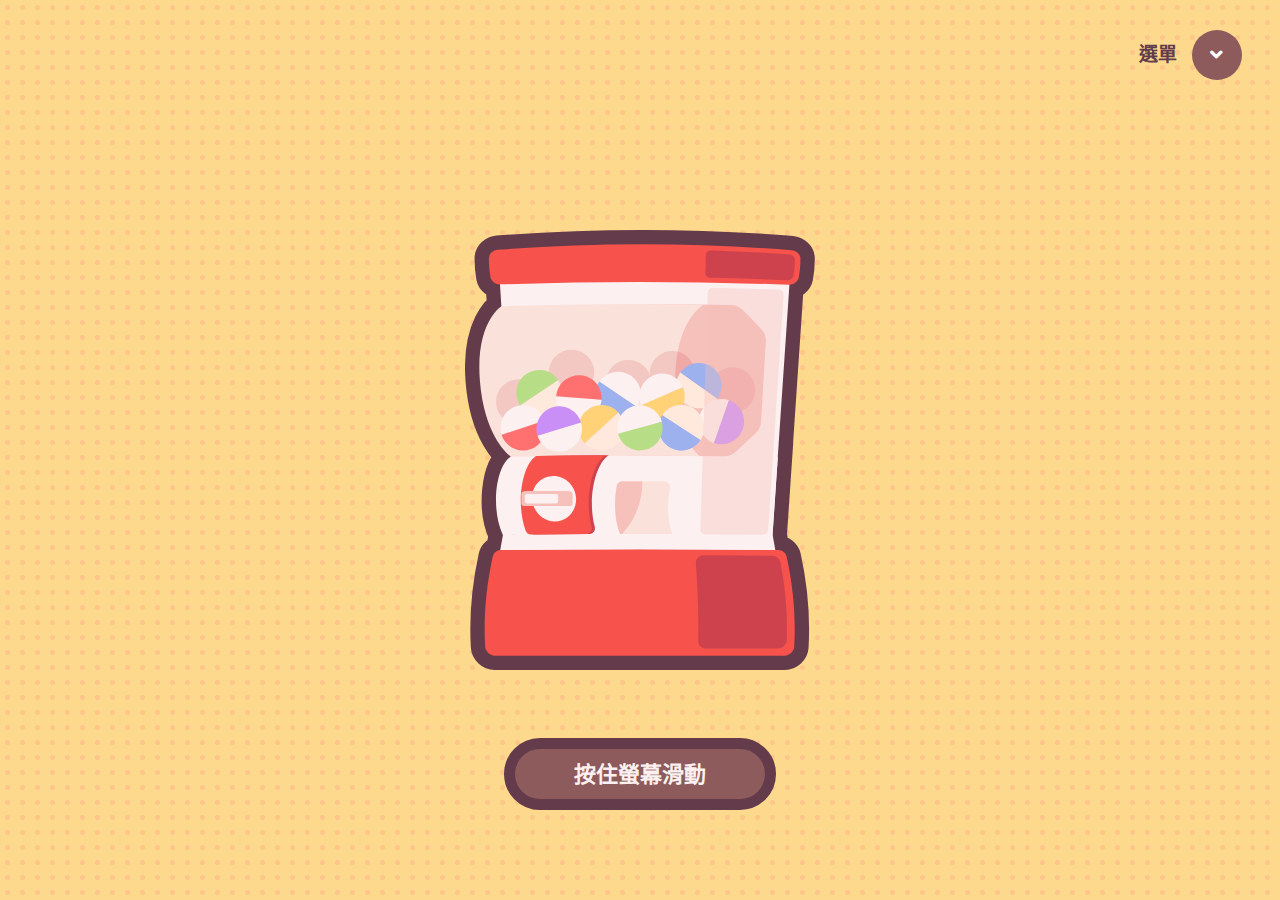
==== commit 2d934151: "[Mantou] 新增文字匯入功能" ====
--- a/html/index.html
+++ b/html/index.html
@@ -24,64 +24,139 @@
         <path class="inner" fill-rule="evenodd" clip-rule="evenodd" d="M14.1416 1.15747C13.005 1.91687 12.1155 2.99911 11.5848 4.26821L0.582388 29.8864L0.581346 29.8888C0.1223 30.9484 -0.069717 32.1066 0.0225225 33.2598C0.114832 34.4137 0.488939 35.5265 1.11126 36.4981C1.73359 37.4697 2.58466 38.2698 3.58807 38.8265C4.59149 39.3833 5.71585 39.6792 6.86023 39.6878L6.88946 39.6881L6.91866 39.6869C7.49914 39.664 8.07592 39.5828 8.64048 39.4445C8.89207 39.3905 9.13718 39.3092 9.37152 39.202L17.9583 35.3581L26.4175 39.3964C26.6456 39.5121 26.8862 39.6005 27.1344 39.6598C27.7388 39.8363 28.3596 39.9492 28.987 39.9964L29.0343 40L29.0817 40C30.2286 39.999 31.3574 39.7098 32.3666 39.1584C33.3758 38.6069 34.2337 37.8105 34.8634 36.8406C35.493 35.8707 35.8747 34.7578 35.974 33.6018C36.0733 32.4458 35.8872 31.2829 35.4324 30.2177L24.3295 4.32066C23.8052 3.0548 22.9268 1.97143 21.802 1.20383C20.6747 0.434512 19.3494 0.0160587 17.9897 0.000140043L17.9852 8.69517e-05L17.9806 6.68904e-05C16.6161 -0.00597004 15.2803 0.396748 14.1416 1.15747ZM29.9934 34.7095C29.728 34.8578 29.4321 34.9408 29.1296 34.9522C28.899 34.9278 28.6701 34.8884 28.4445 34.8343L19.4588 30.5419L19.4543 30.5398C18.9922 30.3236 18.4894 30.211 17.9803 30.2098C17.4866 30.2068 16.9983 30.3144 16.5506 30.5248L7.55077 34.5974C7.3429 34.6396 7.13295 34.6708 6.9218 34.6906C6.61835 34.6819 6.3209 34.6012 6.05362 34.4546C5.77178 34.3 5.5323 34.0771 5.35669 33.8057C5.18109 33.5344 5.07485 33.2231 5.04753 32.9C5.0202 32.5768 5.07264 32.2519 5.20014 31.9543L16.175 6.26402L16.1794 6.25321C16.3249 5.89467 16.573 5.58827 16.8917 5.37328C17.2078 5.16011 17.5791 5.04644 17.9588 5.04648C18.3316 5.05618 18.6937 5.1746 19.0016 5.38759C19.3122 5.60245 19.5542 5.90422 19.6979 6.25601L19.7021 6.26628L30.8161 32.1766L30.8204 32.1862C30.9537 32.4834 31.0115 32.8096 30.9884 33.1351C30.9654 33.4606 30.8623 33.7752 30.6885 34.0501C30.5148 34.3251 30.2758 34.5518 29.9934 34.7095Z" fill="#633B4B"></path>
       </svg>
     </div>
-    <div class="modal fade" id="result-modal" data-bs-backdrop="static" data-bs-keyboard="false" tabindex="-1" aria-labelledby="staticBackdropLabel" aria-hidden="true">
+    <div class="modal fade" id="result-modal" data-bs-backdrop="static" data-bs-keyboard="false" tabindex="-1">
       <div class="modal-dialog modal-dialog-centered">
         <div class="modal-content">
           <div class="modal-header">
             <h5 class="modal-title">扭蛋結果</h5>
           </div>
-          <div class="modal-body">...</div>
-          <div class="modal-footer-x">
-            <button class="btn modal-footer-btn result-btn" type="button" data-bs-dismiss="modal">確認</button>
-          </div>
-        </div>
-      </div>
-    </div>
-    <div class="modal fade" id="import-modal" data-bs-backdrop="static" data-bs-keyboard="false" tabindex="-1" aria-labelledby="staticBackdropLabel" aria-hidden="true">
+          <div class="modal-body modal-body-result">
+            <div class="result-content"></div>
+            <div class="modal-no-data">
+              <div class="no-data-content">
+                <div class="gacha-icon"></div>
+                <p>已經沒有扭蛋了！</p>
+              </div>
+            </div>
+          </div>
+          <div class="modal-footer">
+            <button class="btn modal-footer-btn secondary-btn" type="button" onclick="showModal(&quot;#display-modal&quot;)">檢視</button>
+            <button class="btn modal-footer-btn" type="button" onclick="closeModal()">確認</button>
+          </div>
+        </div>
+      </div>
+    </div>
+    <div class="modal fade" id="import-modal" data-bs-backdrop="static" data-bs-keyboard="false" tabindex="-1">
       <div class="modal-dialog modal-dialog-centered">
         <div class="modal-content">
           <div class="modal-header">
-            <h5 class="modal-title">匯入連結</h5>
-          </div>
-          <div class="modal-body-import">
-            <p class="no-data-text"><i class="fas fa-exclamation-circle maR-8"></i>扭蛋機目前沒有匯入抽獎項目～</p>
-            <p>輸入 CSV 網址，匯入抽獎項目。\( °ω° )/</p>
-            <input class="import-url" type="text" value="https://docs.google.com/spreadsheets/d/e/2PACX-1vTpOQfCGnMmPhaDC9iZrrf9az33x1KX43bICyWKSaYSMOejOdXK5KYc0f3PAh6BGAsPq1bzUNClRZYQ/pub?output=csv">
-            <div class="warning-text">此欄位不可空白。</div>
-          </div>
-          <div class="modal-footer-x">
-            <button class="btn modal-footer-btn import-btn" type="button">確認</button>
-            <button class="btn modal-footer-btn cancel-btn" type="button" data-bs-dismiss="modal">取消</button>
-          </div>
-        </div>
-      </div>
-    </div>
-    <div class="modal fade" id="share-modal" data-bs-backdrop="static" data-bs-keyboard="false" tabindex="-1" aria-labelledby="staticBackdropLabel" aria-hidden="true">
+            <h5 class="modal-title">匯入資料</h5>
+          </div>
+          <div class="modal-body modal-body-import">
+            <div class="import-group">
+              <div class="tab-list"> 
+                <button class="tab active" data-tab-page-id="#import-csv">CSV 匯入</button>
+                <button class="tab" data-tab-page-id="#import-text">文字匯入</button>
+              </div>
+              <div class="tab-page active" id="import-csv">
+                <div class="form-group">
+                  <p>CSV 網址</p>
+                  <label class="form">
+                    <input class="import-url" id="importUrl" type="text" placeholder="請輸入 CSV 連結" value="https://docs.google.com/spreadsheets/d/e/2PACX-1vTpOQfCGnMmPhaDC9iZrrf9az33x1KX43bICyWKSaYSMOejOdXK5KYc0f3PAh6BGAsPq1bzUNClRZYQ/pub?output=csv">
+                    <button class="form-clear-btn" onclick="document.getElementById('importUrl').value = '';"><i class="fas fa-times-circle"></i></button>
+                  </label>
+                  <div class="warning-text" id="importCsvWarning">此欄位不可空白。</div>
+                </div>
+              </div>
+              <div class="tab-page" id="import-text">
+                <div class="form-group">
+                  <p>扭蛋項目（項目使用換行隔開）</p>
+                  <label class="form">
+                    <textarea id="importText" placeholder="請輸入扭蛋項目"></textarea>
+                  </label>
+                  <div class="warning-text" id="importTextWarning">此欄位不可空白。</div>
+                </div>
+              </div>
+              <div class="no-data-text"><i class="fas fa-exclamation-circle maR-8"></i>
+                <p>扭蛋機目前沒有匯入抽獎項目～</p>
+              </div>
+            </div>
+          </div>
+          <div class="modal-footer">
+            <button class="btn modal-footer-btn secondary-btn" id="import-modal-cancel" type="button" onclick="closeModal()">取消</button>
+            <button class="btn modal-footer-btn" id="import-csv-btn" type="button">確認</button>
+            <button class="btn modal-footer-btn" id="import-text-btn" type="button">確認</button>
+          </div>
+        </div>
+      </div>
+    </div>
+    <div class="modal fade" id="display-modal" data-bs-backdrop="static" data-bs-keyboard="false" tabindex="-1">
       <div class="modal-dialog modal-dialog-centered">
         <div class="modal-content">
           <div class="modal-header">
+            <h5 class="modal-title">檢視項目</h5>
+          </div>
+          <div class="modal-body modal-body-display">
+            <label class="repeat-draw">
+              <input id="repeat-draw" type="checkbox" name="" checked onclick="repeatDraw()">
+              <p>重複抽獎</p>
+            </label>
+            <div class="display-list-group">
+              <div class="tab-list"> 
+                <button class="tab active" data-tab-page-id="#gacha-list">扭蛋清單</button>
+                <button class="tab" data-tab-page-id="#history-list">扭蛋紀錄</button>
+              </div>
+              <div class="tab-page active" id="gacha-list">
+                <ul class="gacha-list">
+                  <li class="item">項目</li>
+                </ul>
+              </div>
+              <div class="tab-page" id="history-list">
+                <ul class="history-list">
+                  <li class="item">暫無紀錄</li>
+                </ul>
+              </div>
+            </div>
+            <div class="modal-no-data">
+              <div class="no-data-content" onclick="showModal(&quot;#import-modal&quot;)">
+                <div class="gacha-icon"></div>
+                <p>目前尚未匯入，點擊匯入</p>
+              </div>
+            </div>
+          </div>
+          <div class="modal-footer">
+            <button class="btn modal-footer-btn secondary-btn" id="display-modal-reset" type="button" onclick="showModal(&quot;#reset-modal&quot;)">重置</button>
+            <button class="btn modal-footer-btn" type="button" onclick="closeModal()">確認</button>
+          </div>
+        </div>
+      </div>
+    </div>
+    <div class="modal fade" id="share-modal" data-bs-backdrop="static" data-bs-keyboard="false" tabindex="-1">
+      <div class="modal-dialog modal-dialog-centered">
+        <div class="modal-content">
+          <div class="modal-header">
             <h5 class="modal-title">分享連結</h5>
           </div>
-          <div class="modal-body-share">
+          <div class="modal-body modal-body-share">
             <p>複製以下連結，可將已匯入資料的扭蛋機分享給朋友一起遊玩！</p>
             <div class="input-btn-group">
-              <input class="share-url" type="text" value="目前無資料匯入">
+              <input class="form share-url" type="text" value="目前無資料匯入">
               <button class="share-url-copy" type="button">複製網址</button>
             </div>
           </div>
-          <div class="modal-footer-x">
-            <button class="btn modal-footer-btn cancel-btn" type="button" data-bs-dismiss="modal">關閉</button>
-          </div>
-        </div>
-      </div>
-    </div>
-    <div class="modal fade" id="about-modal" data-bs-backdrop="static" data-bs-keyboard="false" tabindex="-1" aria-labelledby="staticBackdropLabel" aria-hidden="true">
+          <div class="modal-footer">
+            <button class="btn modal-footer-btn secondary-btn" type="button" onclick="closeModal()">關閉</button>
+          </div>
+        </div>
+      </div>
+    </div>
+    <div class="modal fade" id="about-modal" data-bs-backdrop="static" data-bs-keyboard="false" tabindex="-1">
       <div class="modal-dialog modal-dialog-centered">
         <div class="modal-content">
           <div class="modal-header">
             <h5 class="modal-title">關於</h5>
           </div>
-          <div class="modal-body-about">
+          <div class="modal-body modal-body-about">
             <div class="item">
               <p>作者：饅頭 / Mant0u</p>
             </div>
@@ -95,22 +170,22 @@
               <p><i class="fab fa-github maR-8"></i>Github：</p><a href="https://github.com/mant0u0" target="_blank">github.com/mant0u0</a>
             </div>
             <div class="item">
-              <p>版本：1.50</p>
-            </div>
-          </div>
-          <div class="modal-footer-x">
-            <button class="btn modal-footer-btn" type="button" data-bs-dismiss="modal">關閉</button>
-          </div>
-        </div>
-      </div>
-    </div>
-    <div class="modal fade" id="instruction-modal" data-bs-backdrop="static" data-bs-keyboard="false" tabindex="-1" aria-labelledby="staticBackdropLabel" aria-hidden="true">
+              <p>版本：2.0</p>
+            </div>
+          </div>
+          <div class="modal-footer">
+            <button class="btn modal-footer-btn secondary-btn" type="button" onclick="closeModal()">關閉</button>
+          </div>
+        </div>
+      </div>
+    </div>
+    <div class="modal fade" id="instruction-modal" data-bs-backdrop="static" data-bs-keyboard="false" tabindex="-1">
       <div class="modal-dialog modal-lg modal-dialog-centered">
         <div class="modal-content">
           <div class="modal-header">
             <h5 class="modal-title">說明</h5>
           </div>
-          <div class="modal-body-instruction">
+          <div class="modal-body modal-body-instruction">
             <div class="item">
               <p>這是一個抽獎專用的扭蛋機網站，可以使用自己的資料匯入這個網頁當中進行抽獎。</p>
               <p>本網站匯入的資料格式，已 CSV 檔為主。以下將會介紹如何使用 Google Excel 雲端表單，匯出 CSV 格式後再匯入此網站。</p>
@@ -156,8 +231,24 @@
               </div><img src="../img/step05.gif" alt="">
             </div>
           </div>
-          <div class="modal-footer-x">
-            <button class="btn modal-footer-btn" type="button" data-bs-dismiss="modal">關閉</button>
+          <div class="modal-footer">
+            <button class="btn modal-footer-btn secondary-btn" type="button" onclick="closeModal()">關閉</button>
+          </div>
+        </div>
+      </div>
+    </div>
+    <div class="modal fade" id="reset-modal" data-bs-backdrop="static" data-bs-keyboard="false" tabindex="-1">
+      <div class="modal-dialog modal-dialog-centered">
+        <div class="modal-content">
+          <div class="modal-header">
+            <h5 class="modal-title">重置紀錄</h5>
+          </div>
+          <div class="modal-body modal-body-reset"><i class="fas fa-exclamation-circle"></i>
+            <p>確定要重置扭蛋紀錄？</p>
+          </div>
+          <div class="modal-footer">
+            <button class="btn modal-footer-btn" type="button" onclick="resetDataObjectArray()">重置</button>
+            <button class="btn modal-footer-btn secondary-btn" type="button" onclick="showModal(&quot;#display-modal&quot;)">取消</button>
           </div>
         </div>
       </div>
@@ -172,16 +263,19 @@
         <div class="btn btn-menu">
           <p>選單</p><i class="fas fa-angle-down btn-menu-icon"></i>
         </div>
-        <div class="btn btn-import" type="button" data-bs-toggle="modal" data-bs-target="#import-modal"> 
+        <div class="btn btn-import" type="button" onclick="showModal(&quot;#import-modal&quot;)">
           <p>匯入</p><i class="fas fa-file-import"></i>
         </div>
-        <div class="btn btn-share" type="button" data-bs-toggle="modal" data-bs-target="#share-modal"> 
+        <div class="btn btn-display" type="button" onclick="showModal(&quot;#display-modal&quot;)">
+          <p>檢視</p><i class="fas fa-th-list"></i>
+        </div>
+        <div class="btn btn-share" type="button" onclick="showModal(&quot;#share-modal&quot;)"> 
           <p>分享</p><i class="fas fa-share"></i>
         </div>
-        <div class="btn btn-instruction" type="button" data-bs-toggle="modal" data-bs-target="#instruction-modal"> 
+        <div class="btn btn-instruction" type="button" onclick="showModal(&quot;#instruction-modal&quot;)"> 
           <p>說明</p><i class="fas fa-question-circle"></i>
         </div>
-        <div class="btn btn-about" type="button" data-bs-toggle="modal" data-bs-target="#about-modal"> 
+        <div class="btn btn-about" type="button" onclick="showModal(&quot;#about-modal&quot;)"> 
           <p>關於</p><i class="fas fa-info-circle"></i>
         </div>
       </div>
@@ -414,6 +508,5 @@
     <script src="../js/function-menu.js"></script>
     <script src="../js/data-import.js"></script>
     <script src="../js/script.js"></script>
-    <script src="../js/curzr.js"></script>
   </body>
 </html>--- a/css/style.css
+++ b/css/style.css
@@ -151,7 +151,8 @@
     display: block;
   }
 }
-#e0dj51prVt428_tr, #XXX_tr {
+#e0dj51prVt428_tr,
+#XXX_tr {
   -webkit-animation: e0dj51prVt428_tr__tr var(--play-duration-drop) linear var(--play-number-drop) normal forwards;
           animation: e0dj51prVt428_tr__tr var(--play-duration-drop) linear var(--play-number-drop) normal forwards;
   -webkit-animation-play-state: var(--play-state-drop);
@@ -231,7 +232,8 @@
             transform: rotate(14.894499deg);
   }
 }
-#e0dj51prVt428_ts, #XXX_ts {
+#e0dj51prVt428_ts,
+#XXX_ts {
   -webkit-animation: e0dj51prVt428_ts__ts var(--play-duration-drop) linear var(--play-number-drop) normal forwards;
           animation: e0dj51prVt428_ts__ts var(--play-duration-drop) linear var(--play-number-drop) normal forwards;
   -webkit-animation-play-state: var(--play-state-drop);
@@ -299,7 +301,8 @@
             transform: scale(1.172477, 1.172477);
   }
 }
-#e0dj51prVt428, #XXX {
+#e0dj51prVt428,
+#XXX {
   -webkit-animation: e0dj51prVt428_c_o var(--play-duration-drop) linear var(--play-number-drop) normal forwards;
           animation: e0dj51prVt428_c_o var(--play-duration-drop) linear var(--play-number-drop) normal forwards;
   -webkit-animation-play-state: var(--play-state-drop);
@@ -359,7 +362,7 @@
     opacity: 0;
   }
 }
-/* -------------------------------------------------------------------- */
+/* --------------------------------------------------------------------*/
 #e0dj51prVt431_to {
   -webkit-animation: e0dj51prVt431_to__to var(--play-duration) linear var(--play-number) normal forwards;
           animation: e0dj51prVt431_to__to var(--play-duration) linear var(--play-number) normal forwards;
@@ -616,7 +619,7 @@
             transform: translate(506.218063px, 350.315506px);
   }
 }
-/* -------------------------------------------------------------------- */
+/* --------------------------------------------------------------------*/
 #e0dj51prVt435_to {
   -webkit-animation: e0dj51prVt435_to__to var(--play-duration) linear var(--play-number) normal forwards;
           animation: e0dj51prVt435_to__to var(--play-duration) linear var(--play-number) normal forwards;
@@ -1397,7 +1400,7 @@
             transform: translate(190.480004px, 658.409973px) rotate(180deg);
   }
 }
-/* ------------------------------------------------------ */
+/* ------------------------------------------------------*/
 #e0dj51prVt455_to {
   -webkit-animation: e0dj51prVt455_to__to var(--play-duration) linear var(--play-number) normal forwards;
           animation: e0dj51prVt455_to__to var(--play-duration) linear var(--play-number) normal forwards;
@@ -2894,13 +2897,13 @@
   -webkit-box-align: center;
       -ms-flex-align: center;
           align-items: center;
-  padding: 20px 35px;
+  padding: 16px 24px;
   border-radius: 10px 10px 0 0;
 }
 .modal .modal-dialog .modal-header h5 {
   font-size: 2.5rem;
 }
-.modal .modal-dialog .modal-body, .modal .modal-dialog .modal-body-import, .modal .modal-dialog .modal-body-about, .modal .modal-dialog .modal-body-instruction, .modal .modal-dialog .modal-body-share {
+.modal .modal-dialog .modal-body {
   width: 100%;
   font-size: 2rem;
   display: -webkit-box;
@@ -2910,7 +2913,7 @@
   -webkit-box-direction: normal;
       -ms-flex-direction: column;
           flex-direction: column;
-  padding: 20px 35px;
+  padding: 24px;
   padding-bottom: 50px;
   background: #fcf0f0;
   border-radius: 0 0 10px 10px;
@@ -2919,17 +2922,31 @@
   overflow-y: auto;
   position: relative;
 }
-.modal .modal-dialog .modal-body p, .modal .modal-dialog .modal-body-import p, .modal .modal-dialog .modal-body-about p, .modal .modal-dialog .modal-body-instruction p, .modal .modal-dialog .modal-body-share p {
+.modal .modal-dialog .modal-body p {
   word-break: break-all;
 }
-.modal .modal-dialog .modal-body img.result-img, .modal .modal-dialog .modal-body-import img.result-img, .modal .modal-dialog .modal-body-about img.result-img, .modal .modal-dialog .modal-body-instruction img.result-img, .modal .modal-dialog .modal-body-share img.result-img {
+.modal .modal-dialog .modal-body img.result-img {
   border-radius: 10px;
   width: 100%;
   background: rgba(99, 59, 75, 0.1450980392);
   margin-bottom: 8px;
   -webkit-user-drag: none;
 }
-.modal .modal-dialog .modal-body-import, .modal .modal-dialog .modal-body-share {
+.modal .modal-dialog .modal-body::-webkit-scrollbar {
+  width: 16px;
+}
+.modal .modal-dialog .modal-body::-webkit-scrollbar-track {
+  background: #fcf0f0;
+  border-radius: 10px;
+}
+.modal .modal-dialog .modal-body::-webkit-scrollbar-thumb {
+  background: rgba(142, 103, 119, 0.4196078431);
+  border-radius: 10px;
+  border: 4px solid #fcf0f0;
+}
+.modal .modal-dialog .modal-body-import,
+.modal .modal-dialog .modal-body-share,
+.modal .modal-dialog .modal-body-display {
   display: -webkit-box;
   display: -ms-flexbox;
   display: flex;
@@ -2938,16 +2955,17 @@
       -ms-flex-direction: column;
           flex-direction: column;
 }
-.modal .modal-dialog .modal-body-import p, .modal .modal-dialog .modal-body-share p {
+.modal .modal-dialog .modal-body-import p,
+.modal .modal-dialog .modal-body-share p,
+.modal .modal-dialog .modal-body-display p {
   font-size: 2rem;
   font-family: FakePearl-Regular;
   font-weight: 900;
   color: #633b4b;
 }
-.modal .modal-dialog .modal-body-import p.no-data-text, .modal .modal-dialog .modal-body-share p.no-data-text {
-  color: #f7524b;
-}
-.modal .modal-dialog .modal-body-import input[type=text], .modal .modal-dialog .modal-body-share input[type=text] {
+.modal .modal-dialog .modal-body-import input.form[type=text],
+.modal .modal-dialog .modal-body-share input.form[type=text],
+.modal .modal-dialog .modal-body-display input.form[type=text] {
   padding: 10px;
   border-radius: 15px;
   border: 5px solid rgba(99, 59, 75, 0.4039215686);
@@ -2956,12 +2974,16 @@
   font-weight: 900;
   color: #3d242e;
 }
-.modal .modal-dialog .modal-body-import input[type=text].warning, .modal .modal-dialog .modal-body-share input[type=text].warning {
+.modal .modal-dialog .modal-body-import input.form[type=text].warning,
+.modal .modal-dialog .modal-body-share input.form[type=text].warning,
+.modal .modal-dialog .modal-body-display input.form[type=text].warning {
   background: rgba(247, 81, 75, 0.1529411765);
   border-color: #f7524b;
   color: #3e1411;
 }
-.modal .modal-dialog .modal-body-import .warning-text, .modal .modal-dialog .modal-body-share .warning-text {
+.modal .modal-dialog .modal-body-import .warning-text,
+.modal .modal-dialog .modal-body-share .warning-text,
+.modal .modal-dialog .modal-body-display .warning-text {
   font-size: 1.8rem;
   color: #f7524b;
   font-family: FakePearl-Regular;
@@ -2969,12 +2991,16 @@
   margin-top: 5px;
   display: none;
 }
-.modal .modal-dialog .modal-body-import .input-btn-group, .modal .modal-dialog .modal-body-share .input-btn-group {
+.modal .modal-dialog .modal-body-import .input-btn-group,
+.modal .modal-dialog .modal-body-share .input-btn-group,
+.modal .modal-dialog .modal-body-display .input-btn-group {
   display: -webkit-box;
   display: -ms-flexbox;
   display: flex;
 }
-.modal .modal-dialog .modal-body-import .input-btn-group button, .modal .modal-dialog .modal-body-share .input-btn-group button {
+.modal .modal-dialog .modal-body-import .input-btn-group button,
+.modal .modal-dialog .modal-body-share .input-btn-group button,
+.modal .modal-dialog .modal-body-display .input-btn-group button {
   background: #f7524b;
   font-size: 2rem;
   font-family: FakePearl-Regular;
@@ -2988,11 +3014,109 @@
   -webkit-transition: 0.5s;
   transition: 0.5s;
 }
-.modal .modal-dialog .modal-body-import .input-btn-group button:hover, .modal .modal-dialog .modal-body-share .input-btn-group button:hover {
+.modal .modal-dialog .modal-body-import .input-btn-group button:hover,
+.modal .modal-dialog .modal-body-share .input-btn-group button:hover,
+.modal .modal-dialog .modal-body-display .input-btn-group button:hover {
   background: #c5413d;
 }
-.modal .modal-dialog .modal-body-import .input-btn-group input[type=text], .modal .modal-dialog .modal-body-share .input-btn-group input[type=text] {
+.modal .modal-dialog .modal-body-import .input-btn-group input[type=text].form,
+.modal .modal-dialog .modal-body-share .input-btn-group input[type=text].form,
+.modal .modal-dialog .modal-body-display .input-btn-group input[type=text].form {
   width: 100%;
+}
+.modal .modal-dialog .modal-body-import .no-data-text {
+  color: #f7524b;
+  background: #ffe0e0;
+  border-radius: 8px;
+  padding: 12px 16px;
+  -webkit-box-align: center;
+      -ms-flex-align: center;
+          align-items: center;
+  -webkit-box-pack: start;
+      -ms-flex-pack: start;
+          justify-content: start;
+  gap: 8px;
+  margin-top: 12px;
+  display: -webkit-box;
+  display: -ms-flexbox;
+  display: flex;
+}
+.modal .modal-dialog .modal-body-import .no-data-text p {
+  margin-bottom: 0;
+}
+.modal .modal-dialog .modal-body-import .no-data-text i {
+  font-size: 2rem;
+}
+.modal .modal-dialog .modal-body-import .form-group p {
+  margin-bottom: 4px;
+}
+.modal .modal-dialog .modal-body-import label.form {
+  padding: 0;
+  border-radius: 15px;
+  border: 5px solid rgba(99, 59, 75, 0.4039215686);
+  background: #fff;
+  display: -webkit-box;
+  display: -ms-flexbox;
+  display: flex;
+  -webkit-box-pack: center;
+      -ms-flex-pack: center;
+          justify-content: center;
+  -webkit-box-align: center;
+      -ms-flex-align: center;
+          align-items: center;
+  overflow: hidden;
+}
+.modal .modal-dialog .modal-body-import label.form input[type=text] {
+  font-family: FakePearl-Regular;
+  font-weight: 900;
+  color: #3d242e;
+  background: transparent;
+  width: 100%;
+  padding: 10px;
+  padding-right: 0;
+  border: none;
+  outline: none;
+}
+.modal .modal-dialog .modal-body-import label.form textarea {
+  width: 100%;
+  height: 300px;
+  font-family: FakePearl-Regular;
+  font-weight: 900;
+  color: #3d242e;
+  background: transparent;
+  padding: 10px;
+  border: none;
+  outline: none;
+}
+.modal .modal-dialog .modal-body-import label.form button.form-clear-btn {
+  height: 100%;
+  aspect-ratio: 1/1;
+  padding: 10px 12px;
+  border: none;
+  background: transparent;
+  color: rgba(99, 59, 75, 0.4039215686);
+  -webkit-transition: 0.5s;
+  transition: 0.5s;
+  display: -webkit-box;
+  display: -ms-flexbox;
+  display: flex;
+  -webkit-box-pack: center;
+      -ms-flex-pack: center;
+          justify-content: center;
+  -webkit-box-align: center;
+      -ms-flex-align: center;
+          align-items: center;
+}
+.modal .modal-dialog .modal-body-import label.form button.form-clear-btn:hover {
+  color: rgba(99, 59, 75, 0.8705882353);
+}
+.modal .modal-dialog .modal-body-import label.form.warning {
+  background: rgba(247, 81, 75, 0.1529411765);
+  border-color: #f7524b;
+  color: #3e1411;
+}
+.modal .modal-dialog .modal-body-import label.form.warning input[type=text] {
+  color: #3e1411;
 }
 .modal .modal-dialog .modal-body-about {
   -webkit-box-orient: vertical;
@@ -3095,7 +3219,59 @@
   font-family: FakePearl-Regular;
   font-weight: 900;
 }
-.modal .modal-dialog .modal-footer-x {
+.modal .modal-dialog .modal-body-display {
+  font-family: FakePearl-Regular;
+  font-weight: 700;
+}
+.modal .modal-dialog .modal-body-result .result-content {
+  width: 100%;
+  height: 100%;
+}
+.modal .modal-dialog .modal-body-result .modal-no-data {
+  display: none;
+}
+.modal .modal-dialog .modal-body-display {
+  overflow-y: scroll;
+}
+.modal .modal-dialog .modal-body-display .modal-no-data {
+  cursor: pointer;
+}
+.modal .modal-dialog .modal-body-display .modal-no-data:hover {
+  background: #ffcfcf;
+}
+.modal .modal-dialog .modal-body-display .display-list-group {
+  min-height: 600px;
+  -webkit-box-flex: 0;
+      -ms-flex: none;
+          flex: none;
+}
+.modal .modal-dialog .modal-body-reset {
+  -webkit-box-orient: vertical;
+  -webkit-box-direction: normal;
+      -ms-flex-direction: column;
+          flex-direction: column;
+  display: -webkit-box;
+  display: -ms-flexbox;
+  display: flex;
+  -webkit-box-align: center;
+      -ms-flex-align: center;
+          align-items: center;
+  -webkit-box-pack: center;
+      -ms-flex-pack: center;
+          justify-content: center;
+  gap: 16px;
+  padding-top: 36px;
+}
+.modal .modal-dialog .modal-body-reset i {
+  font-size: 8rem;
+  color: #f7524b;
+}
+.modal .modal-dialog .modal-body-reset p {
+  font-size: 2rem;
+  font-family: FakePearl-Regular;
+  font-weight: 900;
+}
+.modal .modal-dialog .modal-footer {
   border: none;
   position: absolute;
   bottom: 0;
@@ -3111,7 +3287,7 @@
           justify-content: space-evenly;
   z-index: 2;
 }
-.modal .modal-dialog .modal-footer-x .modal-footer-btn {
+.modal .modal-dialog .modal-footer .modal-footer-btn {
   font-size: 2rem;
   font-family: FakePearl-Regular;
   width: 45px;
@@ -3133,34 +3309,42 @@
       -ms-flex-pack: center;
           justify-content: center;
 }
-.modal .modal-dialog .modal-footer-x .modal-footer-btn:hover {
+.modal .modal-dialog .modal-footer .modal-footer-btn:hover {
   border: 10px solid #633b4b;
   -webkit-transform: scale(1.1);
           transform: scale(1.1);
 }
-.modal .modal-dialog .modal-footer-x .modal-footer-btn:focus {
+.modal .modal-dialog .modal-footer .modal-footer-btn:focus {
   border: 10px solid #633b4b;
   background: #c5413d;
   -webkit-transform: scale(1);
           transform: scale(1);
 }
-.modal .modal-dialog .modal-footer-x .cancel-btn {
+.modal .modal-dialog .modal-footer .secondary-btn {
   background: #fff;
   color: #633b4b;
 }
-.modal .modal-dialog .modal-footer-x .cancel-btn:focus {
+.modal .modal-dialog .modal-footer .secondary-btn:focus {
   background: #fcdddc;
 }
-.modal h5, .modal .modal-body {
+.modal h5,
+.modal .modal-body {
   font-family: FakePearl-Regular;
   font-weight: 700;
+}
+.modal h5 p,
+.modal .modal-body p {
+  color: #633b4b;
 }
 
 @media screen and (max-width: 992px) {
   .modal .modal-dialog .modal-header {
     padding: 20px;
   }
-  .modal .modal-dialog .modal-body, .modal .modal-dialog .modal-body-import, .modal .modal-dialog .modal-body-about, .modal .modal-dialog .btn.btn-instruction {
+  .modal .modal-dialog .modal-body,
+  .modal .modal-dialog .modal-body-import,
+  .modal .modal-dialog .modal-body-about,
+  .modal .modal-dialog .btn.btn-instruction {
     padding: 20px;
     padding-bottom: 45px;
   }
@@ -3200,8 +3384,8 @@
   -webkit-box-align: center;
       -ms-flex-align: center;
           align-items: center;
-  -webkit-transition: 0.5s;
-  transition: 0.5s;
+  -webkit-transition: 0.25s;
+  transition: 0.25s;
   margin: 10px;
 }
 .function-menu .menu-box .btn:nth-child(1) {
@@ -3209,20 +3393,24 @@
           animation-delay: 0s;
 }
 .function-menu .menu-box .btn:nth-child(2) {
+  -webkit-animation-delay: 0.05s;
+          animation-delay: 0.05s;
+}
+.function-menu .menu-box .btn:nth-child(3) {
   -webkit-animation-delay: 0.1s;
           animation-delay: 0.1s;
 }
-.function-menu .menu-box .btn:nth-child(3) {
+.function-menu .menu-box .btn:nth-child(4) {
+  -webkit-animation-delay: 0.15s;
+          animation-delay: 0.15s;
+}
+.function-menu .menu-box .btn:nth-child(5) {
   -webkit-animation-delay: 0.2s;
           animation-delay: 0.2s;
 }
-.function-menu .menu-box .btn:nth-child(4) {
-  -webkit-animation-delay: 0.3s;
-          animation-delay: 0.3s;
-}
-.function-menu .menu-box .btn:nth-child(5) {
-  -webkit-animation-delay: 0.4s;
-          animation-delay: 0.4s;
+.function-menu .menu-box .btn:nth-child(6) {
+  -webkit-animation-delay: 0.25s;
+          animation-delay: 0.25s;
 }
 .function-menu .menu-box .btn i {
   width: 50px;
@@ -3240,8 +3428,8 @@
   background: #8d5b5b;
   border-radius: 50px;
   margin-left: 15px;
-  -webkit-transition: 0.5s;
-  transition: 0.5s;
+  -webkit-transition: 0.3s;
+  transition: 0.3s;
 }
 .function-menu .menu-box .btn p {
   font-weight: 900;
@@ -3252,33 +3440,49 @@
 .function-menu .menu-box .btn:hover i {
   background: #f7524b;
 }
-.function-menu .menu-box .btn-import, .function-menu .menu-box .btn-instruction, .function-menu .menu-box .btn-about, .function-menu .menu-box .btn-share {
+.function-menu .menu-box .btn-import,
+.function-menu .menu-box .btn-display,
+.function-menu .menu-box .btn-instruction,
+.function-menu .menu-box .btn-about,
+.function-menu .menu-box .btn-share {
   pointer-events: none;
   opacity: 0;
 }
-.function-menu .menu-box.close .btn-import, .function-menu .menu-box.close .btn-instruction, .function-menu .menu-box.close .btn-about, .function-menu .menu-box.close .btn-share {
+.function-menu .menu-box.close .btn-import,
+.function-menu .menu-box.close .btn-display,
+.function-menu .menu-box.close .btn-instruction,
+.function-menu .menu-box.close .btn-about,
+.function-menu .menu-box.close .btn-share {
   pointer-events: none;
   -webkit-animation-name: fade-out-move;
           animation-name: fade-out-move;
-  -webkit-animation-duration: 1s;
-          animation-duration: 1s;
+  -webkit-animation-duration: 0.5s;
+          animation-duration: 0.5s;
   -webkit-animation-iteration-count: 1;
           animation-iteration-count: 1;
   -webkit-animation-fill-mode: forwards;
           animation-fill-mode: forwards;
 }
-.function-menu .menu-box.open .btn-import, .function-menu .menu-box.open .btn-instruction, .function-menu .menu-box.open .btn-about, .function-menu .menu-box.open .btn-share {
+.function-menu .menu-box.open .btn-import,
+.function-menu .menu-box.open .btn-display,
+.function-menu .menu-box.open .btn-instruction,
+.function-menu .menu-box.open .btn-about,
+.function-menu .menu-box.open .btn-share {
   pointer-events: auto;
   -webkit-animation-name: fade-in-move;
           animation-name: fade-in-move;
-  -webkit-animation-duration: 1s;
-          animation-duration: 1s;
+  -webkit-animation-duration: 0.5s;
+          animation-duration: 0.5s;
   -webkit-animation-iteration-count: 1;
           animation-iteration-count: 1;
   -webkit-animation-fill-mode: forwards;
           animation-fill-mode: forwards;
 }
-.function-menu .menu-box.default .btn-import, .function-menu .menu-box.default .btn-instruction, .function-menu .menu-box.default .btn-about, .function-menu .menu-box.default .btn-share {
+.function-menu .menu-box.default .btn-import,
+.function-menu .menu-box.default .btn-display,
+.function-menu .menu-box.default .btn-instruction,
+.function-menu .menu-box.default .btn-about,
+.function-menu .menu-box.default .btn-share {
   opacity: 0;
 }
 
@@ -3343,7 +3547,249 @@
     height: 40px;
   }
 }
-html, body {
+.gacha-list {
+  min-height: 300px;
+}
+
+.modal-no-data {
+  width: 100%;
+  height: 300px;
+  background: #ffe0e0;
+  border-radius: 8px;
+}
+.modal-no-data .no-data-content {
+  display: -webkit-box;
+  display: -ms-flexbox;
+  display: flex;
+  -webkit-box-orient: vertical;
+  -webkit-box-direction: normal;
+      -ms-flex-direction: column;
+          flex-direction: column;
+  -webkit-box-align: center;
+      -ms-flex-align: center;
+          align-items: center;
+  -webkit-box-pack: center;
+      -ms-flex-pack: center;
+          justify-content: center;
+  gap: 12px;
+  width: 100%;
+  height: 100%;
+}
+.modal-no-data p {
+  color: #633b4b;
+  margin-bottom: 0;
+}
+.modal-no-data .gacha-icon {
+  width: 32px;
+  height: 32px;
+  border-radius: 50%;
+  border-top: 40px solid #ff7171;
+  border-left: 40px solid #ff7171;
+  border-right: 40px solid #fff;
+  border-bottom: 40px solid #fff;
+  -webkit-animation: rotate 3s ease-in-out infinite;
+          animation: rotate 3s ease-in-out infinite;
+}
+@-webkit-keyframes rotate {
+  0% {
+    -webkit-transform: rotate(-145deg);
+            transform: rotate(-145deg);
+  }
+  50% {
+    -webkit-transform: rotate(-125deg);
+            transform: rotate(-125deg);
+  }
+  100% {
+    -webkit-transform: rotate(-145deg);
+            transform: rotate(-145deg);
+  }
+}
+@keyframes rotate {
+  0% {
+    -webkit-transform: rotate(-145deg);
+            transform: rotate(-145deg);
+  }
+  50% {
+    -webkit-transform: rotate(-125deg);
+            transform: rotate(-125deg);
+  }
+  100% {
+    -webkit-transform: rotate(-145deg);
+            transform: rotate(-145deg);
+  }
+}
+
+label.repeat-draw {
+  display: -webkit-box;
+  display: -ms-flexbox;
+  display: flex;
+  background: #ffe0e0;
+  border-radius: 8px;
+  padding: 12px 16px;
+  -webkit-box-align: center;
+      -ms-flex-align: center;
+          align-items: center;
+  -webkit-box-pack: start;
+      -ms-flex-pack: start;
+          justify-content: start;
+  gap: 12px;
+  cursor: pointer;
+  margin-bottom: 12px;
+}
+label.repeat-draw:hover {
+  background: #ffcfcf;
+}
+label.repeat-draw p {
+  color: #633b4b;
+  margin-bottom: 0;
+}
+label.repeat-draw input[type=checkbox] {
+  -webkit-appearance: none;
+     -moz-appearance: none;
+          appearance: none;
+  width: 28px;
+  height: 28px;
+  border-radius: 4px;
+  background: #fff;
+}
+label.repeat-draw input[type=checkbox]:checked {
+  background: #f7524b;
+  position: relative;
+}
+label.repeat-draw input[type=checkbox]:checked::after {
+  content: "\f00c";
+  font-family: "Font Awesome 5 Pro";
+  font-weight: 900;
+  font-size: 18px;
+  color: #fff;
+  position: absolute;
+  top: 50%;
+  left: 50%;
+  -webkit-transform: translate(-50%, -50%);
+          transform: translate(-50%, -50%);
+}
+
+ul.gacha-list, ul.history-list {
+  list-style: none;
+  padding: 0;
+  margin-bottom: 80px;
+  overflow: hidden;
+  border-radius: 8px;
+  -webkit-box-flex: 0;
+      -ms-flex: none;
+          flex: none;
+}
+ul.gacha-list li.item, ul.history-list li.item {
+  background: #fff;
+  padding: 12px 16px;
+  color: #633b4b;
+  display: -webkit-box;
+  display: -ms-flexbox;
+  display: flex;
+  -webkit-box-pack: justify;
+      -ms-flex-pack: justify;
+          justify-content: space-between;
+  -webkit-box-align: center;
+      -ms-flex-align: center;
+          align-items: center;
+}
+ul.gacha-list li.item p, ul.history-list li.item p {
+  margin-bottom: 0;
+}
+ul.gacha-list li.item p.item-name, ul.history-list li.item p.item-name {
+  width: 100%;
+  overflow: hidden;
+  text-overflow: ellipsis;
+  white-space: nowrap;
+  -webkit-transition: 0.5s;
+  transition: 0.5s;
+}
+ul.gacha-list li.item:nth-child(2n), ul.history-list li.item:nth-child(2n) {
+  background: #fff4f4;
+}
+ul.gacha-list li.item:hover, ul.history-list li.item:hover {
+  background: #ffcfcf;
+  opacity: 1;
+}
+ul.gacha-list li.item.active p, ul.history-list li.item.active p {
+  color: #f7524b;
+}
+ul.gacha-list.no-repeat-draw-list li.item, ul.history-list.no-repeat-draw-list li.item {
+  cursor: pointer;
+}
+ul.gacha-list.no-repeat-draw-list li.item p.item-count, ul.history-list.no-repeat-draw-list li.item p.item-count {
+  opacity: 0;
+  -webkit-transition: 0.5s;
+  transition: 0.5s;
+}
+ul.gacha-list.no-repeat-draw-list li.item.is-drawn p.item-name, ul.history-list.no-repeat-draw-list li.item.is-drawn p.item-name {
+  color: rgba(99, 59, 75, 0.4705882353);
+  -webkit-text-decoration: line-through #633b4b;
+          text-decoration: line-through #633b4b;
+}
+ul.gacha-list.repeat-draw-list li.item, ul.history-list.repeat-draw-list li.item {
+  cursor: default;
+}
+ul.gacha-list.repeat-draw-list li.item p.item-count, ul.history-list.repeat-draw-list li.item p.item-count {
+  opacity: 1;
+  -webkit-transition: 0.5s;
+  transition: 0.5s;
+}
+
+.tab-list {
+  display: -webkit-box;
+  display: -ms-flexbox;
+  display: flex;
+  -webkit-box-pack: center;
+      -ms-flex-pack: center;
+          justify-content: center;
+  -webkit-box-align: center;
+      -ms-flex-align: center;
+          align-items: center;
+  margin-bottom: 12px;
+  gap: 8px;
+}
+.tab-list button.tab {
+  background: transparent;
+  border-radius: 8px;
+  width: 100%;
+  height: 100%;
+  color: #633b4b;
+  border: none;
+  cursor: pointer;
+  padding: 12px 8px;
+  font-size: 1.8rem;
+  font-family: FakePearl-Regular;
+  font-weight: 700;
+  -webkit-transition: 0.3s;
+  transition: 0.3s;
+  display: -webkit-box;
+  display: -ms-flexbox;
+  display: flex;
+  -webkit-box-pack: center;
+      -ms-flex-pack: center;
+          justify-content: center;
+  -webkit-box-align: center;
+      -ms-flex-align: center;
+          align-items: center;
+}
+.tab-list button.tab:hover {
+  background: #ffe0e0;
+}
+.tab-list button.tab.active {
+  background: #ff7171;
+  color: #fff;
+}
+
+.tab-page {
+  display: none;
+}
+.tab-page.active {
+  display: block;
+}
+
+html,
+body {
   width: 100%;
   height: 100%;
   padding: 0;
@@ -3353,12 +3799,25 @@
   background: radial-gradient(#FFC68A 25%, #fdd98d 10%);
   background-size: 15px 15px;
   -webkit-animation: bscale 100s infinite linear;
-  animation: bscale 100s infinite linear;
+          animation: bscale 100s infinite linear;
 }
 
 @-webkit-keyframes bscale {
-  background-position: 0px 0px;
-  background-position: 100% 100%;
+  0% {
+    background-position: 0px 0px;
+  }
+  100% {
+    background-position: 100% 100%;
+  }
+}
+
+@keyframes bscale {
+  0% {
+    background-position: 0px 0px;
+  }
+  100% {
+    background-position: 100% 100%;
+  }
 }
 @media screen and (max-width: 992px) {
   html, body {
@@ -3370,22 +3829,6 @@
     font-size: 8px;
   }
 }
-* {
-  cursor: none !important;
-}
-
-.curzr {
-  -webkit-transition: 0.1s !important;
-  transition: 0.1s !important;
-  pointer-events: none;
-}
-.curzr .outer {
-  fill: #fcf0f0;
-}
-.curzr .inner {
-  fill: #633b4b;
-}
-
 .full-screen-click-area {
   position: fixed;
   top: 0;
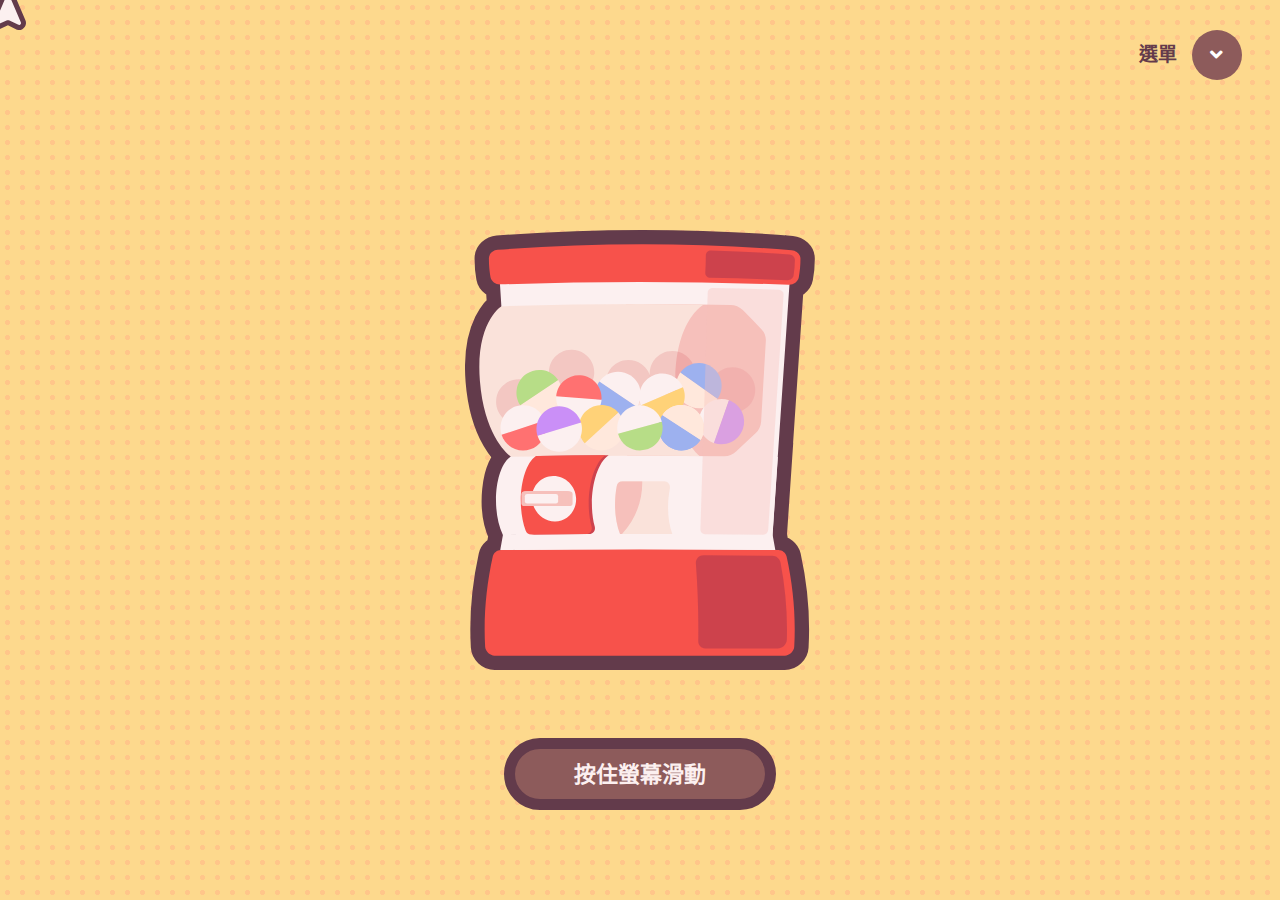
==== commit 915a097a: "Remove jQuery usage * index.html remove jQuery cdn * data-import.js remove jQuery csv usage; fix res" ====
--- a/html/index.html
+++ b/html/index.html
@@ -1,512 +1,646 @@
 <!DOCTYPE html>
 <html lang="zh-TW">
-  <head>
-    <meta charset="UTF-8">
-    <title>扭蛋機</title>
-    <meta name="viewport" content="width=device-width, initial-scale=1, minimum-scale=1, maximum-scale=1">
-    <meta property="og:title" content="扭蛋機">
-    <meta property="og:description" content="我是一台扭蛋機呦 (｡･ω･｡)">
-    <meta property="og:image" content="../img/og-image.png">
-    <meta name="twitter:card" content="summary">
-    <meta name="twitter:site" content="@Mant0uStudio">
-    <meta name="twitter:title" content="扭蛋機">
-    <meta name="twitter:description" content="我是一台扭蛋機呦 (｡･ω･｡)">
-    <meta name="twitter:image" content="../img/og-image.png">
-    <link rel="manifest" href="../json/manifest.json">
-    <link rel="stylesheet" href="https://cdn.jsdelivr.net/npm/bootstrap@5.1.0/dist/css/bootstrap.min.css">
-    <link rel="stylesheet" href="https://pro.fontawesome.com/releases/v5.10.0/css/all.css">
-    <link rel="stylesheet" href="../css/style.css">
-  </head>
-  <body>
-    <div class="curzr" hidden="">
-      <svg width="36" height="40" viewBox="0 0 36 40" fill="none" xmlns="http://www.w3.org/2000/svg">
-        <path class="outer" d="M28.7343 38C28.2946 37.9724 27.8584 37.9011 27.4316 37.7871L27.1926 37.6995L18.3968 33.3422C18.2677 33.2724 18.1238 33.2379 17.9785 33.2421C17.8425 33.2408 17.7079 33.2707 17.5841 33.3297L8.70464 37.424C8.62927 37.4622 8.54859 37.4876 8.46562 37.4992C8.07407 37.6025 7.6738 37.6654 7.27054 37.687C6.56327 37.6815 5.86819 37.4934 5.24684 37.1394C4.6255 36.7854 4.09704 36.2763 3.70826 35.6573C3.31948 35.0382 3.08236 34.3283 3.01791 33.5904C2.95345 32.8524 3.06363 32.1092 3.33871 31.4265L14.0108 5.69616C14.3448 4.89477 14.8947 4.21286 15.5931 3.73396C16.2915 3.25507 17.108 3 17.9426 3C18.7773 3 19.5938 3.25507 20.2922 3.73396C20.9906 4.21286 21.5405 4.89477 21.8745 5.69616L32.6302 31.6644C32.9196 32.3477 33.0423 33.0957 32.9871 33.841C32.932 34.5863 32.7008 35.3055 32.3144 35.9339C31.9279 36.5623 31.3984 37.0802 30.7735 37.4408C30.1485 37.8015 29.4477 37.9936 28.7343 38Z" fill="#FCF0F0"></path>
-        <path class="inner" fill-rule="evenodd" clip-rule="evenodd" d="M14.1416 1.15747C13.005 1.91687 12.1155 2.99911 11.5848 4.26821L0.582388 29.8864L0.581346 29.8888C0.1223 30.9484 -0.069717 32.1066 0.0225225 33.2598C0.114832 34.4137 0.488939 35.5265 1.11126 36.4981C1.73359 37.4697 2.58466 38.2698 3.58807 38.8265C4.59149 39.3833 5.71585 39.6792 6.86023 39.6878L6.88946 39.6881L6.91866 39.6869C7.49914 39.664 8.07592 39.5828 8.64048 39.4445C8.89207 39.3905 9.13718 39.3092 9.37152 39.202L17.9583 35.3581L26.4175 39.3964C26.6456 39.5121 26.8862 39.6005 27.1344 39.6598C27.7388 39.8363 28.3596 39.9492 28.987 39.9964L29.0343 40L29.0817 40C30.2286 39.999 31.3574 39.7098 32.3666 39.1584C33.3758 38.6069 34.2337 37.8105 34.8634 36.8406C35.493 35.8707 35.8747 34.7578 35.974 33.6018C36.0733 32.4458 35.8872 31.2829 35.4324 30.2177L24.3295 4.32066C23.8052 3.0548 22.9268 1.97143 21.802 1.20383C20.6747 0.434512 19.3494 0.0160587 17.9897 0.000140043L17.9852 8.69517e-05L17.9806 6.68904e-05C16.6161 -0.00597004 15.2803 0.396748 14.1416 1.15747ZM29.9934 34.7095C29.728 34.8578 29.4321 34.9408 29.1296 34.9522C28.899 34.9278 28.6701 34.8884 28.4445 34.8343L19.4588 30.5419L19.4543 30.5398C18.9922 30.3236 18.4894 30.211 17.9803 30.2098C17.4866 30.2068 16.9983 30.3144 16.5506 30.5248L7.55077 34.5974C7.3429 34.6396 7.13295 34.6708 6.9218 34.6906C6.61835 34.6819 6.3209 34.6012 6.05362 34.4546C5.77178 34.3 5.5323 34.0771 5.35669 33.8057C5.18109 33.5344 5.07485 33.2231 5.04753 32.9C5.0202 32.5768 5.07264 32.2519 5.20014 31.9543L16.175 6.26402L16.1794 6.25321C16.3249 5.89467 16.573 5.58827 16.8917 5.37328C17.2078 5.16011 17.5791 5.04644 17.9588 5.04648C18.3316 5.05618 18.6937 5.1746 19.0016 5.38759C19.3122 5.60245 19.5542 5.90422 19.6979 6.25601L19.7021 6.26628L30.8161 32.1766L30.8204 32.1862C30.9537 32.4834 31.0115 32.8096 30.9884 33.1351C30.9654 33.4606 30.8623 33.7752 30.6885 34.0501C30.5148 34.3251 30.2758 34.5518 29.9934 34.7095Z" fill="#633B4B"></path>
-      </svg>
-    </div>
-    <div class="modal fade" id="result-modal" data-bs-backdrop="static" data-bs-keyboard="false" tabindex="-1">
-      <div class="modal-dialog modal-dialog-centered">
-        <div class="modal-content">
-          <div class="modal-header">
-            <h5 class="modal-title">扭蛋結果</h5>
-          </div>
-          <div class="modal-body modal-body-result">
-            <div class="result-content"></div>
-            <div class="modal-no-data">
-              <div class="no-data-content">
-                <div class="gacha-icon"></div>
-                <p>已經沒有扭蛋了！</p>
+
+<head>
+  <meta charset="UTF-8" />
+  <title>扭蛋機</title>
+  <meta name="viewport" content="width=device-width, initial-scale=1, minimum-scale=1, maximum-scale=1" />
+  <meta property="og:title" content="扭蛋機" />
+  <meta property="og:description" content="我是一台扭蛋機呦 (｡･ω･｡)" />
+  <meta property="og:image" content="../img/og-image.png" />
+  <meta name="twitter:card" content="summary" />
+  <meta name="twitter:site" content="@Mant0uStudio" />
+  <meta name="twitter:title" content="扭蛋機" />
+  <meta name="twitter:description" content="我是一台扭蛋機呦 (｡･ω･｡)" />
+  <meta name="twitter:image" content="../img/og-image.png" />
+  <link rel="manifest" href="../json/manifest.json" />
+  <link rel="stylesheet" href="https://cdn.jsdelivr.net/npm/bootstrap@5.1.0/dist/css/bootstrap.min.css" />
+  <link rel="stylesheet" href="https://pro.fontawesome.com/releases/v5.10.0/css/all.css" />
+  <link rel="stylesheet" href="../css/style.css" />
+</head>
+
+<body>
+  <div class="curzr" hidden="">
+    <svg width="36" height="40" viewBox="0 0 36 40" fill="none" xmlns="http://www.w3.org/2000/svg">
+      <path class="outer"
+        d="M28.7343 38C28.2946 37.9724 27.8584 37.9011 27.4316 37.7871L27.1926 37.6995L18.3968 33.3422C18.2677 33.2724 18.1238 33.2379 17.9785 33.2421C17.8425 33.2408 17.7079 33.2707 17.5841 33.3297L8.70464 37.424C8.62927 37.4622 8.54859 37.4876 8.46562 37.4992C8.07407 37.6025 7.6738 37.6654 7.27054 37.687C6.56327 37.6815 5.86819 37.4934 5.24684 37.1394C4.6255 36.7854 4.09704 36.2763 3.70826 35.6573C3.31948 35.0382 3.08236 34.3283 3.01791 33.5904C2.95345 32.8524 3.06363 32.1092 3.33871 31.4265L14.0108 5.69616C14.3448 4.89477 14.8947 4.21286 15.5931 3.73396C16.2915 3.25507 17.108 3 17.9426 3C18.7773 3 19.5938 3.25507 20.2922 3.73396C20.9906 4.21286 21.5405 4.89477 21.8745 5.69616L32.6302 31.6644C32.9196 32.3477 33.0423 33.0957 32.9871 33.841C32.932 34.5863 32.7008 35.3055 32.3144 35.9339C31.9279 36.5623 31.3984 37.0802 30.7735 37.4408C30.1485 37.8015 29.4477 37.9936 28.7343 38Z"
+        fill="#FCF0F0"></path>
+      <path class="inner" fill-rule="evenodd" clip-rule="evenodd"
+        d="M14.1416 1.15747C13.005 1.91687 12.1155 2.99911 11.5848 4.26821L0.582388 29.8864L0.581346 29.8888C0.1223 30.9484 -0.069717 32.1066 0.0225225 33.2598C0.114832 34.4137 0.488939 35.5265 1.11126 36.4981C1.73359 37.4697 2.58466 38.2698 3.58807 38.8265C4.59149 39.3833 5.71585 39.6792 6.86023 39.6878L6.88946 39.6881L6.91866 39.6869C7.49914 39.664 8.07592 39.5828 8.64048 39.4445C8.89207 39.3905 9.13718 39.3092 9.37152 39.202L17.9583 35.3581L26.4175 39.3964C26.6456 39.5121 26.8862 39.6005 27.1344 39.6598C27.7388 39.8363 28.3596 39.9492 28.987 39.9964L29.0343 40L29.0817 40C30.2286 39.999 31.3574 39.7098 32.3666 39.1584C33.3758 38.6069 34.2337 37.8105 34.8634 36.8406C35.493 35.8707 35.8747 34.7578 35.974 33.6018C36.0733 32.4458 35.8872 31.2829 35.4324 30.2177L24.3295 4.32066C23.8052 3.0548 22.9268 1.97143 21.802 1.20383C20.6747 0.434512 19.3494 0.0160587 17.9897 0.000140043L17.9852 8.69517e-05L17.9806 6.68904e-05C16.6161 -0.00597004 15.2803 0.396748 14.1416 1.15747ZM29.9934 34.7095C29.728 34.8578 29.4321 34.9408 29.1296 34.9522C28.899 34.9278 28.6701 34.8884 28.4445 34.8343L19.4588 30.5419L19.4543 30.5398C18.9922 30.3236 18.4894 30.211 17.9803 30.2098C17.4866 30.2068 16.9983 30.3144 16.5506 30.5248L7.55077 34.5974C7.3429 34.6396 7.13295 34.6708 6.9218 34.6906C6.61835 34.6819 6.3209 34.6012 6.05362 34.4546C5.77178 34.3 5.5323 34.0771 5.35669 33.8057C5.18109 33.5344 5.07485 33.2231 5.04753 32.9C5.0202 32.5768 5.07264 32.2519 5.20014 31.9543L16.175 6.26402L16.1794 6.25321C16.3249 5.89467 16.573 5.58827 16.8917 5.37328C17.2078 5.16011 17.5791 5.04644 17.9588 5.04648C18.3316 5.05618 18.6937 5.1746 19.0016 5.38759C19.3122 5.60245 19.5542 5.90422 19.6979 6.25601L19.7021 6.26628L30.8161 32.1766L30.8204 32.1862C30.9537 32.4834 31.0115 32.8096 30.9884 33.1351C30.9654 33.4606 30.8623 33.7752 30.6885 34.0501C30.5148 34.3251 30.2758 34.5518 29.9934 34.7095Z"
+        fill="#633B4B"></path>
+    </svg>
+  </div>
+  <div class="modal fade" id="result-modal" data-bs-backdrop="static" data-bs-keyboard="false" tabindex="-1">
+    <div class="modal-dialog modal-dialog-centered">
+      <div class="modal-content">
+        <div class="modal-header">
+          <h5 class="modal-title">扭蛋結果</h5>
+        </div>
+        <div class="modal-body modal-body-result">
+          <div class="result-content"></div>
+          <div class="modal-no-data">
+            <div class="no-data-content">
+              <div class="gacha-icon"></div>
+              <p>已經沒有扭蛋了！</p>
+            </div>
+          </div>
+        </div>
+        <div class="modal-footer">
+          <button class="btn modal-footer-btn secondary-btn" type="button"
+            onclick="showModal(&quot;#display-modal&quot;)">檢視</button>
+          <button class="btn modal-footer-btn" type="button" onclick="closeModal()">確認</button>
+        </div>
+      </div>
+    </div>
+  </div>
+  <div class="modal fade" id="import-modal" data-bs-backdrop="static" data-bs-keyboard="false" tabindex="-1">
+    <div class="modal-dialog modal-dialog-centered">
+      <div class="modal-content">
+        <div class="modal-header">
+          <h5 class="modal-title">匯入資料</h5>
+        </div>
+        <div class="modal-body modal-body-import">
+          <div class="import-group">
+            <div class="tab-list">
+              <button class="tab active" data-tab-page-id="#import-text">文字匯入</button>
+              <button class="tab" data-tab-page-id="#import-csv">CSV 匯入</button>
+            </div>
+            <div class="tab-page active" id="import-text">
+              <div class="form-group">
+                <p>扭蛋項目（項目使用換行隔開）</p>
+                <label class="form">
+                  <textarea id="importText" placeholder="請輸入扭蛋項目"></textarea>
+                </label>
+                <div class="warning-text" id="importTextWarning">此欄位不可空白。</div>
               </div>
             </div>
-          </div>
-          <div class="modal-footer">
-            <button class="btn modal-footer-btn secondary-btn" type="button" onclick="showModal(&quot;#display-modal&quot;)">檢視</button>
-            <button class="btn modal-footer-btn" type="button" onclick="closeModal()">確認</button>
-          </div>
-        </div>
-      </div>
-    </div>
-    <div class="modal fade" id="import-modal" data-bs-backdrop="static" data-bs-keyboard="false" tabindex="-1">
-      <div class="modal-dialog modal-dialog-centered">
-        <div class="modal-content">
-          <div class="modal-header">
-            <h5 class="modal-title">匯入資料</h5>
-          </div>
-          <div class="modal-body modal-body-import">
-            <div class="import-group">
-              <div class="tab-list"> 
-                <button class="tab active" data-tab-page-id="#import-csv">CSV 匯入</button>
-                <button class="tab" data-tab-page-id="#import-text">文字匯入</button>
+            <div class="tab-page" id="import-csv">
+              <div class="form-group">
+                <p>CSV 網址</p>
+                <label class="form">
+                  <input class="import-url" id="importUrl" type="text" placeholder="請輸入 CSV 連結"
+                    value="https://docs.google.com/spreadsheets/d/e/2PACX-1vTpOQfCGnMmPhaDC9iZrrf9az33x1KX43bICyWKSaYSMOejOdXK5KYc0f3PAh6BGAsPq1bzUNClRZYQ/pub?output=csv" />
+                  <button class="form-clear-btn" onclick="document.getElementById('importUrl').value = '';"><i
+                      class="fas fa-times-circle"></i></button>
+                </label>
+                <div class="warning-text" id="importCsvWarning">此欄位不可空白。</div>
               </div>
-              <div class="tab-page active" id="import-csv">
-                <div class="form-group">
-                  <p>CSV 網址</p>
-                  <label class="form">
-                    <input class="import-url" id="importUrl" type="text" placeholder="請輸入 CSV 連結" value="https://docs.google.com/spreadsheets/d/e/2PACX-1vTpOQfCGnMmPhaDC9iZrrf9az33x1KX43bICyWKSaYSMOejOdXK5KYc0f3PAh6BGAsPq1bzUNClRZYQ/pub?output=csv">
-                    <button class="form-clear-btn" onclick="document.getElementById('importUrl').value = '';"><i class="fas fa-times-circle"></i></button>
-                  </label>
-                  <div class="warning-text" id="importCsvWarning">此欄位不可空白。</div>
-                </div>
+            </div>
+            <div class="no-data-text"><i class="fas fa-exclamation-circle maR-8"></i>
+              <p>扭蛋機目前沒有匯入抽獎項目～</p>
+            </div>
+          </div>
+        </div>
+        <div class="modal-footer">
+          <button class="btn modal-footer-btn secondary-btn" id="import-modal-cancel" type="button"
+            onclick="closeModal()">取消</button>
+          <button class="btn modal-footer-btn" id="import-csv-btn" type="button">確認</button>
+          <button class="btn modal-footer-btn" id="import-text-btn" type="button">確認</button>
+        </div>
+      </div>
+    </div>
+  </div>
+  <div class="modal fade" id="display-modal" data-bs-backdrop="static" data-bs-keyboard="false" tabindex="-1">
+    <div class="modal-dialog modal-dialog-centered">
+      <div class="modal-content">
+        <div class="modal-header">
+          <h5 class="modal-title">檢視項目</h5>
+        </div>
+        <div class="modal-body modal-body-display">
+          <label class="repeat-draw">
+            <input id="repeat-draw" type="checkbox" name="" checked="checked" onclick="repeatDraw()" />
+            <p>重複抽獎</p>
+          </label>
+          <div class="display-list-group">
+            <div class="tab-list">
+              <button class="tab active" data-tab-page-id="#gacha-list">扭蛋清單</button>
+              <button class="tab" data-tab-page-id="#history-list">扭蛋紀錄</button>
+            </div>
+            <div class="tab-page active" id="gacha-list">
+              <ul class="gacha-list">
+                <li class="item">項目</li>
+              </ul>
+            </div>
+            <div class="tab-page" id="history-list">
+              <ul class="history-list">
+                <li class="item">暫無紀錄</li>
+              </ul>
+            </div>
+          </div>
+          <div class="modal-no-data">
+            <div class="no-data-content" onclick="showModal(&quot;#import-modal&quot;)">
+              <div class="gacha-icon"></div>
+              <p>目前尚未匯入，點擊匯入</p>
+            </div>
+          </div>
+        </div>
+        <div class="modal-footer">
+          <button class="btn modal-footer-btn secondary-btn" id="display-modal-reset" type="button"
+            onclick="showModal(&quot;#reset-modal&quot;)">重置</button>
+          <button class="btn modal-footer-btn" type="button" onclick="closeModal()">確認</button>
+        </div>
+      </div>
+    </div>
+  </div>
+  <div class="modal fade" id="share-modal" data-bs-backdrop="static" data-bs-keyboard="false" tabindex="-1">
+    <div class="modal-dialog modal-dialog-centered">
+      <div class="modal-content">
+        <div class="modal-header">
+          <h5 class="modal-title">分享連結</h5>
+        </div>
+        <div class="modal-body modal-body-share">
+          <p>複製以下連結，可將已匯入資料的扭蛋機分享給朋友一起遊玩！</p>
+          <div class="input-btn-group">
+            <input class="form share-url" type="text" value="目前無資料匯入" />
+            <button class="share-url-copy" type="button">複製網址</button>
+          </div>
+        </div>
+        <div class="modal-footer">
+          <button class="btn modal-footer-btn secondary-btn" type="button" onclick="closeModal()">關閉</button>
+        </div>
+      </div>
+    </div>
+  </div>
+  <div class="modal fade" id="about-modal" data-bs-backdrop="static" data-bs-keyboard="false" tabindex="-1">
+    <div class="modal-dialog modal-dialog-centered">
+      <div class="modal-content">
+        <div class="modal-header">
+          <h5 class="modal-title">關於</h5>
+        </div>
+        <div class="modal-body modal-body-about">
+          <div class="item">
+            <p>作者：饅頭 / Mant0u</p>
+          </div>
+          <div class="item">
+            <p><i class="fab fa-facebook-square maR-8"></i>Facebook：</p><a href="http://FB.me/mant0u.net"
+              target="_blank"> fb.me/mant0u.net</a>
+          </div>
+          <div class="item">
+            <p> <i class="fab fa-twitter maR-8"></i>Twitter：</p><a href="https://twitter.com/Mant0uStudio"
+              target="_blank">twitter.com/Mant0uStudio</a>
+          </div>
+          <div class="item">
+            <p><i class="fab fa-github maR-8"></i>Github：</p><a href="https://github.com/mant0u0"
+              target="_blank">github.com/mant0u0</a>
+          </div>
+          <div class="item">
+            <p>版本：2.0</p>
+          </div>
+        </div>
+        <div class="modal-footer">
+          <button class="btn modal-footer-btn secondary-btn" type="button" onclick="closeModal()">關閉</button>
+        </div>
+      </div>
+    </div>
+  </div>
+  <div class="modal fade" id="instruction-modal" data-bs-backdrop="static" data-bs-keyboard="false" tabindex="-1">
+    <div class="modal-dialog modal-lg modal-dialog-centered">
+      <div class="modal-content">
+        <div class="modal-header">
+          <h5 class="modal-title">說明</h5>
+        </div>
+        <div class="modal-body modal-body-instruction">
+          <div class="item">
+            <p>這是一個抽獎專用的扭蛋機網站，可以使用自己的資料匯入這個網頁當中進行抽獎。</p>
+            <p>本網站匯入的資料格式，已 CSV 檔為主。以下將會介紹如何使用 Google Excel 雲端表單，匯出 CSV 格式後再匯入此網站。</p>
+          </div>
+          <div class="item">
+            <div class="step">
+              <div class="step-num">1</div>
+              <div class="step-text">
+                <p>開啟 Google Excel 雲端表單 ，並建立一個新的試算表。</p>
               </div>
-              <div class="tab-page" id="import-text">
-                <div class="form-group">
-                  <p>扭蛋項目（項目使用換行隔開）</p>
-                  <label class="form">
-                    <textarea id="importText" placeholder="請輸入扭蛋項目"></textarea>
-                  </label>
-                  <div class="warning-text" id="importTextWarning">此欄位不可空白。</div>
-                </div>
+            </div><img src="../img/step01.gif" alt="" />
+          </div>
+          <div class="item">
+            <div class="step">
+              <div class="step-num">2</div>
+              <div class="step-text">
+                <p>於試算表每欄的第 1 列，輸入該欄的「標題」；抽獎項目會由該欄第 2 列開始匯入。如果有其他資訊，可新增在第 2、3 欄。</p>
               </div>
-              <div class="no-data-text"><i class="fas fa-exclamation-circle maR-8"></i>
-                <p>扭蛋機目前沒有匯入抽獎項目～</p>
+            </div><img src="../img/step02.gif" alt="" />
+          </div>
+          <div class="item">
+            <div class="step">
+              <div class="step-num">3</div>
+              <div class="step-text">
+                <p>試算表編輯完成後，點選上面功能列「檔案/共用/發佈到網路」。</p>
               </div>
-            </div>
-          </div>
-          <div class="modal-footer">
-            <button class="btn modal-footer-btn secondary-btn" id="import-modal-cancel" type="button" onclick="closeModal()">取消</button>
-            <button class="btn modal-footer-btn" id="import-csv-btn" type="button">確認</button>
-            <button class="btn modal-footer-btn" id="import-text-btn" type="button">確認</button>
-          </div>
-        </div>
-      </div>
-    </div>
-    <div class="modal fade" id="display-modal" data-bs-backdrop="static" data-bs-keyboard="false" tabindex="-1">
-      <div class="modal-dialog modal-dialog-centered">
-        <div class="modal-content">
-          <div class="modal-header">
-            <h5 class="modal-title">檢視項目</h5>
-          </div>
-          <div class="modal-body modal-body-display">
-            <label class="repeat-draw">
-              <input id="repeat-draw" type="checkbox" name="" checked onclick="repeatDraw()">
-              <p>重複抽獎</p>
-            </label>
-            <div class="display-list-group">
-              <div class="tab-list"> 
-                <button class="tab active" data-tab-page-id="#gacha-list">扭蛋清單</button>
-                <button class="tab" data-tab-page-id="#history-list">扭蛋紀錄</button>
+            </div><img src="../img/step03.gif" alt="" />
+          </div>
+          <div class="item">
+            <div class="step">
+              <div class="step-num">4</div>
+              <div class="step-text">
+                <p>點選「整份文件」、「逗號分隔值(.csv)」，點選「發佈」即可產生表單的 CSV 網址！</p>
               </div>
-              <div class="tab-page active" id="gacha-list">
-                <ul class="gacha-list">
-                  <li class="item">項目</li>
-                </ul>
+            </div><img src="../img/step04.gif" alt="" />
+          </div>
+          <div class="item">
+            <div class="step">
+              <div class="step-num">5</div>
+              <div class="step-text">
+                <p>將 CSV 網址複製下來貼進網站當中，就可以匯入扭蛋項目囉～</p>
               </div>
-              <div class="tab-page" id="history-list">
-                <ul class="history-list">
-                  <li class="item">暫無紀錄</li>
-                </ul>
-              </div>
-            </div>
-            <div class="modal-no-data">
-              <div class="no-data-content" onclick="showModal(&quot;#import-modal&quot;)">
-                <div class="gacha-icon"></div>
-                <p>目前尚未匯入，點擊匯入</p>
-              </div>
-            </div>
-          </div>
-          <div class="modal-footer">
-            <button class="btn modal-footer-btn secondary-btn" id="display-modal-reset" type="button" onclick="showModal(&quot;#reset-modal&quot;)">重置</button>
-            <button class="btn modal-footer-btn" type="button" onclick="closeModal()">確認</button>
-          </div>
-        </div>
-      </div>
-    </div>
-    <div class="modal fade" id="share-modal" data-bs-backdrop="static" data-bs-keyboard="false" tabindex="-1">
-      <div class="modal-dialog modal-dialog-centered">
-        <div class="modal-content">
-          <div class="modal-header">
-            <h5 class="modal-title">分享連結</h5>
-          </div>
-          <div class="modal-body modal-body-share">
-            <p>複製以下連結，可將已匯入資料的扭蛋機分享給朋友一起遊玩！</p>
-            <div class="input-btn-group">
-              <input class="form share-url" type="text" value="目前無資料匯入">
-              <button class="share-url-copy" type="button">複製網址</button>
-            </div>
-          </div>
-          <div class="modal-footer">
-            <button class="btn modal-footer-btn secondary-btn" type="button" onclick="closeModal()">關閉</button>
-          </div>
-        </div>
-      </div>
-    </div>
-    <div class="modal fade" id="about-modal" data-bs-backdrop="static" data-bs-keyboard="false" tabindex="-1">
-      <div class="modal-dialog modal-dialog-centered">
-        <div class="modal-content">
-          <div class="modal-header">
-            <h5 class="modal-title">關於</h5>
-          </div>
-          <div class="modal-body modal-body-about">
-            <div class="item">
-              <p>作者：饅頭 / Mant0u</p>
-            </div>
-            <div class="item">
-              <p><i class="fab fa-facebook-square maR-8"></i>Facebook：</p><a href="http://FB.me/mant0u.net" target="_blank"> fb.me/mant0u.net</a>
-            </div>
-            <div class="item">
-              <p> <i class="fab fa-twitter maR-8"></i>Twitter：</p><a href="https://twitter.com/Mant0uStudio" target="_blank">twitter.com/Mant0uStudio</a>
-            </div>
-            <div class="item">
-              <p><i class="fab fa-github maR-8"></i>Github：</p><a href="https://github.com/mant0u0" target="_blank">github.com/mant0u0</a>
-            </div>
-            <div class="item">
-              <p>版本：2.0</p>
-            </div>
-          </div>
-          <div class="modal-footer">
-            <button class="btn modal-footer-btn secondary-btn" type="button" onclick="closeModal()">關閉</button>
-          </div>
-        </div>
-      </div>
-    </div>
-    <div class="modal fade" id="instruction-modal" data-bs-backdrop="static" data-bs-keyboard="false" tabindex="-1">
-      <div class="modal-dialog modal-lg modal-dialog-centered">
-        <div class="modal-content">
-          <div class="modal-header">
-            <h5 class="modal-title">說明</h5>
-          </div>
-          <div class="modal-body modal-body-instruction">
-            <div class="item">
-              <p>這是一個抽獎專用的扭蛋機網站，可以使用自己的資料匯入這個網頁當中進行抽獎。</p>
-              <p>本網站匯入的資料格式，已 CSV 檔為主。以下將會介紹如何使用 Google Excel 雲端表單，匯出 CSV 格式後再匯入此網站。</p>
-            </div>
-            <div class="item">
-              <div class="step">
-                <div class="step-num">1</div>
-                <div class="step-text">
-                  <p>開啟 Google Excel 雲端表單 ，並建立一個新的試算表。</p>
-                </div>
-              </div><img src="../img/step01.gif" alt="">
-            </div>
-            <div class="item">
-              <div class="step">
-                <div class="step-num">2</div>
-                <div class="step-text">
-                  <p>於試算表每欄的第 1 列，輸入該欄的「標題」；抽獎項目會由該欄第 2 列開始匯入。如果有其他資訊，可新增在第 2、3 欄。</p>
-                </div>
-              </div><img src="../img/step02.gif" alt="">
-            </div>
-            <div class="item">
-              <div class="step">
-                <div class="step-num">3</div>
-                <div class="step-text">
-                  <p>試算表編輯完成後，點選上面功能列「檔案/共用/發佈到網路」。</p>
-                </div>
-              </div><img src="../img/step03.gif" alt="">
-            </div>
-            <div class="item">
-              <div class="step">
-                <div class="step-num">4</div>
-                <div class="step-text">
-                  <p>點選「整份文件」、「逗號分隔值(.csv)」，點選「發佈」即可產生表單的 CSV 網址！</p>
-                </div>
-              </div><img src="../img/step04.gif" alt="">
-            </div>
-            <div class="item">
-              <div class="step">
-                <div class="step-num">5</div>
-                <div class="step-text">
-                  <p>將 CSV 網址複製下來貼進網站當中，就可以匯入扭蛋項目囉～</p>
-                </div>
-              </div><img src="../img/step05.gif" alt="">
-            </div>
-          </div>
-          <div class="modal-footer">
-            <button class="btn modal-footer-btn secondary-btn" type="button" onclick="closeModal()">關閉</button>
-          </div>
-        </div>
-      </div>
-    </div>
-    <div class="modal fade" id="reset-modal" data-bs-backdrop="static" data-bs-keyboard="false" tabindex="-1">
-      <div class="modal-dialog modal-dialog-centered">
-        <div class="modal-content">
-          <div class="modal-header">
-            <h5 class="modal-title">重置紀錄</h5>
-          </div>
-          <div class="modal-body modal-body-reset"><i class="fas fa-exclamation-circle"></i>
-            <p>確定要重置扭蛋紀錄？</p>
-          </div>
-          <div class="modal-footer">
-            <button class="btn modal-footer-btn" type="button" onclick="resetDataObjectArray()">重置</button>
-            <button class="btn modal-footer-btn secondary-btn" type="button" onclick="showModal(&quot;#display-modal&quot;)">取消</button>
-          </div>
-        </div>
-      </div>
-    </div>
-    <div class="hint-text"> 
-      <div class="text">按住螢幕滑動</div>
-      <div class="energy"> </div>
-    </div>
-    <div class="energy-bar"></div>
-    <div class="function-menu">
-      <div class="menu-box default">
-        <div class="btn btn-menu">
-          <p>選單</p><i class="fas fa-angle-down btn-menu-icon"></i>
-        </div>
-        <div class="btn btn-import" type="button" onclick="showModal(&quot;#import-modal&quot;)">
-          <p>匯入</p><i class="fas fa-file-import"></i>
-        </div>
-        <div class="btn btn-display" type="button" onclick="showModal(&quot;#display-modal&quot;)">
-          <p>檢視</p><i class="fas fa-th-list"></i>
-        </div>
-        <div class="btn btn-share" type="button" onclick="showModal(&quot;#share-modal&quot;)"> 
-          <p>分享</p><i class="fas fa-share"></i>
-        </div>
-        <div class="btn btn-instruction" type="button" onclick="showModal(&quot;#instruction-modal&quot;)"> 
-          <p>說明</p><i class="fas fa-question-circle"></i>
-        </div>
-        <div class="btn btn-about" type="button" onclick="showModal(&quot;#about-modal&quot;)"> 
-          <p>關於</p><i class="fas fa-info-circle"></i>
-        </div>
-      </div>
-    </div>
-    <div class="gashapon">
-      <svg class="gashapon-main default-animation" id="e0dj51prVt41" xmlns="http://www.w3.org/2000/svg" xmlns:xlink="http://www.w3.org/1999/xlink" viewBox="0 0 853.69 1073.79" shape-rendering="geometricPrecision" text-rendering="geometricPrecision">
-        <g>
-          <g transform="translate(0-.000065)">
+            </div><img src="../img/step05.gif" alt="" />
+          </div>
+        </div>
+        <div class="modal-footer">
+          <button class="btn modal-footer-btn secondary-btn" type="button" onclick="closeModal()">關閉</button>
+        </div>
+      </div>
+    </div>
+  </div>
+  <div class="modal fade" id="reset-modal" data-bs-backdrop="static" data-bs-keyboard="false" tabindex="-1">
+    <div class="modal-dialog modal-dialog-centered">
+      <div class="modal-content">
+        <div class="modal-header">
+          <h5 class="modal-title">重置紀錄</h5>
+        </div>
+        <div class="modal-body modal-body-reset"><i class="fas fa-exclamation-circle"></i>
+          <p>確定要重置扭蛋紀錄？</p>
+        </div>
+        <div class="modal-footer">
+          <button class="btn modal-footer-btn secondary-btn" type="button"
+            onclick="showModal(&quot;#display-modal&quot;)">取消</button>
+          <button class="btn modal-footer-btn" type="button" onclick="resetDataObjectArray()">重置</button>
+        </div>
+      </div>
+    </div>
+  </div>
+  <div class="hint-text">
+    <div class="text">按住螢幕滑動</div>
+    <div class="energy"> </div>
+  </div>
+  <div class="energy-bar"></div>
+  <div class="function-menu">
+    <div class="menu-box default">
+      <div class="btn btn-menu">
+        <p>選單</p><i class="fas fa-angle-down btn-menu-icon"></i>
+      </div>
+      <div class="btn btn-import" type="button" onclick="showModal(&quot;#import-modal&quot;)">
+        <p>匯入</p><i class="fas fa-file-import"></i>
+      </div>
+      <div class="btn btn-display" type="button" onclick="showModal(&quot;#display-modal&quot;)">
+        <p>檢視</p><i class="fas fa-th-list"></i>
+      </div>
+      <div class="btn btn-share" type="button" onclick="showModal(&quot;#share-modal&quot;)">
+        <p>分享</p><i class="fas fa-share"></i>
+      </div>
+      <div class="btn btn-instruction" type="button" onclick="showModal(&quot;#instruction-modal&quot;)">
+        <p>說明</p><i class="fas fa-question-circle"></i>
+      </div>
+      <div class="btn btn-about" type="button" onclick="showModal(&quot;#about-modal&quot;)">
+        <p>關於</p><i class="fas fa-info-circle"></i>
+      </div>
+    </div>
+  </div>
+  <div class="gashapon">
+    <svg class="gashapon-main default-animation" id="e0dj51prVt41" xmlns="http://www.w3.org/2000/svg"
+      xmlns:xlink="http://www.w3.org/1999/xlink" viewBox="0 0 853.69 1073.79" shape-rendering="geometricPrecision"
+      text-rendering="geometricPrecision">
+      <g>
+        <g transform="translate(0-.000065)">
+          <g>
             <g>
-              <g>
-                <path d="M797.49,49.34c-238.898622-18.814577-478.894951-19.115475-717.84-.9-11.23.87-21.19,9.9-21.29,20.14-.159295,15.561861,1.149838,31.104048,3.91,46.42c1.79,9.9,12.4,17.58,23.1,17.64q1.68,26.75,3.38,53.49c-5,3.17-63.24,44.58-52.41,181.93c10.71,135.44,69.25,180.62,75.44,185.17h-.64C73.75,579.61,63.23,682.12,92.47,744.41h.11q-3.28,18.38-6.51,36.73c-8.75.9-16.4,7.36-18.28,15.87-16.11,73.22-22.71,147.33-18.6,220.21.66,11.34,11.75,21.57,23,21.57h708.38c11.22,0,22.31-10.23,23-21.57c4.11-72.88-2.49-147-18.6-220.21-2-9.1-10.63-15.87-20.12-16l-7.47-.09q-3.3-18.56-6.66-37.12v0q6.43-94.86,12.88-189.71h-.34l28.53-420.63c10.57-.21,21-7.79,22.81-17.57c2.835386-15.298506,4.214883-30.83125,4.12-46.39-.09-10.21-10-19.27-21.23-20.16Z" fill="#fffdff" stroke="#633b4b" stroke-miterlimit="10" stroke-width="70"></path>
-                <path d="M728.46,809.89q-291.4-2.8-582.85-.2c-9.62.09-17.94-8.13-18.91-23.37Q105.42,449.67,84.12,113c-.33-5.19,8.12-13.79,19.19-14.14Q438.55,88.2,774,99.7c11.08.39,19.49,9,18.79,19.2q-22.82,336.33-45.62,672.68c-.74,10.2-9.1,18.42-18.71,18.31Z" fill="#fcf0f0"></path>
-                <path d="M790.58,133.49q-352.08-12.38-704.4-.81c-11,.34-22.08-7.5-23.91-17.66-2.761416-15.322521-4.070554-30.871464-3.91-46.44.1-10.24,10.06-19.27,21.29-20.14c238.945049-18.215475,478.941378-17.914577,717.84.9c11.23.89,21.14,9.95,21.2,20.18.094883,15.55875-1.284614,31.091494-4.12,46.39-1.88,10.14-13.02,17.95-23.99,17.58Z" fill="#f7524b"></path>
-                <path d="M786.81,122.42q-94.08-3.8-188.34-5.61c-3.383807-.032351-6.60109-1.473279-8.878333-3.97635s-3.408457-5.841862-3.121667-9.21365c.87-13.74,1.3-27.55,1.27-41.31-.047434-3.411268,1.313817-6.691148,3.762804-9.066324s5.768976-3.635449,9.177196-3.483676Q696.24,53,791.85,59.85c7.24.53,13.36,6.36,13.3,13-.123679,12.779427-1.203359,25.531689-3.23,38.15-1.06,6.61-7.99,11.69-15.11,11.42Z" fill="#b5394e" opacity="0.63"></path>
-                <path d="M111.14,553.27C73.75,579.61,63.23,682.12,92.47,744.41q329.05-4.38,658.19-.12q6.45-95.09,12.91-190.18-326.13-6.89-652.43-.84Z" fill="#fcf0f0"></path>
-                <path d="M780.57,1038.79h-708.41c-11.22,0-22.31-10.23-23-21.57-4.11-72.88,2.49-147,18.6-220.21c2-9.1,10.63-15.87,20.12-16q338.42-4.08,676.91,0c9.49.11,18.11,6.88,20.12,16c16.11,73.22,22.71,147.33,18.6,220.21-.63,11.34-11.72,21.56-22.94,21.57Z" fill="#f7524b"></path>
-                <path d="M763,1021.36q-88.34-.09-176.68-.12c-9.76,0-17.19-7.76-17.06-17.72.91-63.07-1.13-126.89-5.83-190-.358114-5.222078,1.497132-10.353907,5.111771-14.139766s8.655177-5.876455,13.888229-5.760234q83.81.45,167.6,1.36c9.58.1,18.12,7,19.89,16.15c12.09,62.79,17.51,126.15,15.53,188.73-.33,11.34-11.14,21.51-22.45,21.5Z" fill="#b5394e" opacity="0.63"></path>
-                <path d="M648,183q-127.36-2.62-254.76-2.23l2.28,370q118.6-.23,237.21,1.26c10.770454.077111,21.147371-4.044243,28.93-11.49q23.52-22.31,47.45-44.48c8.00573-7.361031,12.862976-17.52686,13.56-28.38l11.52-196.76c.634739-10.736924-3.286334-21.243946-10.8-28.94q-22.5-23.3-45.39-46.49c-7.995697-7.905552-18.756422-12.385601-30-12.49Z" fill="#f6c0bb"></path>
-                <path d="M572.1,551.3q-229.89-2-459.78,2.35c.14-.06-64.66-42.38-76-185.57s52.68-182.18,52.77-182.14q246.82-7.71,493.79-4.13c-.11-.07-67.47,36-69.46,180.61s58.82,188.86,58.68,188.88Z" fill="#fae2da"></path>
-                <path d="M757.37,781.06q-335.62-3.94-671.31.11q3.27-18.6,6.6-37.23q329-4.4,658-.12q3.41,18.63,6.71,37.24Z" fill="#fcf0f0"></path>
-              </g>
-              <g transform="translate(.000001 0.000001)">
-                <path d="M316.63,723.82c-17.2-63-1.13-150.4,33.95-173.94q-84.79.39-169.58,1.66c-35.79,24.88-48.46,118.71-25.36,181.64c2.015461,5.804598,7.455843,9.720873,13.6,9.79q67.26-.69,134.54-1c8.96-.06,15.31-8.97,12.85-18.15Z" fill="#cd424d"></path>
-                <path d="M308.92,723.86c-17.29-63-1.36-150.39,33.68-173.94q-84.8.44-169.58,1.74c-35.75,24.9-48.27,118.7-25.07,181.61c2.028777,5.801922,7.473977,9.711912,13.62,9.78q67.26-.7,134.53-1.06c8.97.01,15.31-8.99,12.82-18.13Z" fill="#f7524b"></path>
-                <path d="M271.19,655.38c.91,30.66-22.07,55.67-51.34,55.93s-54.37-24.25-56.08-54.81s21.28-55.71,51.34-56.08s55.17,24.3,56.08,54.96Z" fill="#fcf0f0"></path>
-              </g>
-              <g transform="translate(.000001 0.000001)">
-                <path d="M486.31,613.43q-51.1-.16-102.19,0c-6.759541.063775-12.521302,4.919097-13.73,11.57-7.24,38.48-5.47,83.19,8,116.66q63.79-.12,127.59.08c-12-31.92-13.06-74-6-111.13c1.67-8.89-4.82-17.15-13.67-17.18Z" fill="#fae2da"></path>
-                <g clip-path="url(#e0dj51prVt426)">
-                  <g>
-                    <path d="M383,742.14v0c31.821975-33.681941,49.550666-78.263068,49.55-124.6v-16.67h-66.95v141.37Z" fill="#f6c0bb"></path>
-                  </g>
-                  <clippath id="e0dj51prVt426">
-                    <path d="M486.31,613.43q-51.1-.16-102.19,0c-6.759541.063775-12.521302,4.919097-13.73,11.57-7.24,38.48-5.47,83.19,8,116.66q63.79-.12,127.59.08c-12-31.92-13.06-74-6-111.13c1.67-8.89-4.82-17.15-13.67-17.18Z" fill="#fae2da"></path>
-                  </clippath>
+              <path
+                d="M797.49,49.34c-238.898622-18.814577-478.894951-19.115475-717.84-.9-11.23.87-21.19,9.9-21.29,20.14-.159295,15.561861,1.149838,31.104048,3.91,46.42c1.79,9.9,12.4,17.58,23.1,17.64q1.68,26.75,3.38,53.49c-5,3.17-63.24,44.58-52.41,181.93c10.71,135.44,69.25,180.62,75.44,185.17h-.64C73.75,579.61,63.23,682.12,92.47,744.41h.11q-3.28,18.38-6.51,36.73c-8.75.9-16.4,7.36-18.28,15.87-16.11,73.22-22.71,147.33-18.6,220.21.66,11.34,11.75,21.57,23,21.57h708.38c11.22,0,22.31-10.23,23-21.57c4.11-72.88-2.49-147-18.6-220.21-2-9.1-10.63-15.87-20.12-16l-7.47-.09q-3.3-18.56-6.66-37.12v0q6.43-94.86,12.88-189.71h-.34l28.53-420.63c10.57-.21,21-7.79,22.81-17.57c2.835386-15.298506,4.214883-30.83125,4.12-46.39-.09-10.21-10-19.27-21.23-20.16Z"
+                fill="#fffdff" stroke="#633b4b" stroke-miterlimit="10" stroke-width="70"></path>
+              <path
+                d="M728.46,809.89q-291.4-2.8-582.85-.2c-9.62.09-17.94-8.13-18.91-23.37Q105.42,449.67,84.12,113c-.33-5.19,8.12-13.79,19.19-14.14Q438.55,88.2,774,99.7c11.08.39,19.49,9,18.79,19.2q-22.82,336.33-45.62,672.68c-.74,10.2-9.1,18.42-18.71,18.31Z"
+                fill="#fcf0f0"></path>
+              <path
+                d="M790.58,133.49q-352.08-12.38-704.4-.81c-11,.34-22.08-7.5-23.91-17.66-2.761416-15.322521-4.070554-30.871464-3.91-46.44.1-10.24,10.06-19.27,21.29-20.14c238.945049-18.215475,478.941378-17.914577,717.84.9c11.23.89,21.14,9.95,21.2,20.18.094883,15.55875-1.284614,31.091494-4.12,46.39-1.88,10.14-13.02,17.95-23.99,17.58Z"
+                fill="#f7524b"></path>
+              <path
+                d="M786.81,122.42q-94.08-3.8-188.34-5.61c-3.383807-.032351-6.60109-1.473279-8.878333-3.97635s-3.408457-5.841862-3.121667-9.21365c.87-13.74,1.3-27.55,1.27-41.31-.047434-3.411268,1.313817-6.691148,3.762804-9.066324s5.768976-3.635449,9.177196-3.483676Q696.24,53,791.85,59.85c7.24.53,13.36,6.36,13.3,13-.123679,12.779427-1.203359,25.531689-3.23,38.15-1.06,6.61-7.99,11.69-15.11,11.42Z"
+                fill="#b5394e" opacity="0.63"></path>
+              <path
+                d="M111.14,553.27C73.75,579.61,63.23,682.12,92.47,744.41q329.05-4.38,658.19-.12q6.45-95.09,12.91-190.18-326.13-6.89-652.43-.84Z"
+                fill="#fcf0f0"></path>
+              <path
+                d="M780.57,1038.79h-708.41c-11.22,0-22.31-10.23-23-21.57-4.11-72.88,2.49-147,18.6-220.21c2-9.1,10.63-15.87,20.12-16q338.42-4.08,676.91,0c9.49.11,18.11,6.88,20.12,16c16.11,73.22,22.71,147.33,18.6,220.21-.63,11.34-11.72,21.56-22.94,21.57Z"
+                fill="#f7524b"></path>
+              <path
+                d="M763,1021.36q-88.34-.09-176.68-.12c-9.76,0-17.19-7.76-17.06-17.72.91-63.07-1.13-126.89-5.83-190-.358114-5.222078,1.497132-10.353907,5.111771-14.139766s8.655177-5.876455,13.888229-5.760234q83.81.45,167.6,1.36c9.58.1,18.12,7,19.89,16.15c12.09,62.79,17.51,126.15,15.53,188.73-.33,11.34-11.14,21.51-22.45,21.5Z"
+                fill="#b5394e" opacity="0.63"></path>
+              <path
+                d="M648,183q-127.36-2.62-254.76-2.23l2.28,370q118.6-.23,237.21,1.26c10.770454.077111,21.147371-4.044243,28.93-11.49q23.52-22.31,47.45-44.48c8.00573-7.361031,12.862976-17.52686,13.56-28.38l11.52-196.76c.634739-10.736924-3.286334-21.243946-10.8-28.94q-22.5-23.3-45.39-46.49c-7.995697-7.905552-18.756422-12.385601-30-12.49Z"
+                fill="#f6c0bb"></path>
+              <path
+                d="M572.1,551.3q-229.89-2-459.78,2.35c.14-.06-64.66-42.38-76-185.57s52.68-182.18,52.77-182.14q246.82-7.71,493.79-4.13c-.11-.07-67.47,36-69.46,180.61s58.82,188.86,58.68,188.88Z"
+                fill="#fae2da"></path>
+              <path d="M757.37,781.06q-335.62-3.94-671.31.11q3.27-18.6,6.6-37.23q329-4.4,658-.12q3.41,18.63,6.71,37.24Z"
+                fill="#fcf0f0"></path>
+            </g>
+            <g transform="translate(.000001 0.000001)">
+              <path
+                d="M316.63,723.82c-17.2-63-1.13-150.4,33.95-173.94q-84.79.39-169.58,1.66c-35.79,24.88-48.46,118.71-25.36,181.64c2.015461,5.804598,7.455843,9.720873,13.6,9.79q67.26-.69,134.54-1c8.96-.06,15.31-8.97,12.85-18.15Z"
+                fill="#cd424d"></path>
+              <path
+                d="M308.92,723.86c-17.29-63-1.36-150.39,33.68-173.94q-84.8.44-169.58,1.74c-35.75,24.9-48.27,118.7-25.07,181.61c2.028777,5.801922,7.473977,9.711912,13.62,9.78q67.26-.7,134.53-1.06c8.97.01,15.31-8.99,12.82-18.13Z"
+                fill="#f7524b"></path>
+              <path
+                d="M271.19,655.38c.91,30.66-22.07,55.67-51.34,55.93s-54.37-24.25-56.08-54.81s21.28-55.71,51.34-56.08s55.17,24.3,56.08,54.96Z"
+                fill="#fcf0f0"></path>
+            </g>
+            <g transform="translate(.000001 0.000001)">
+              <path
+                d="M486.31,613.43q-51.1-.16-102.19,0c-6.759541.063775-12.521302,4.919097-13.73,11.57-7.24,38.48-5.47,83.19,8,116.66q63.79-.12,127.59.08c-12-31.92-13.06-74-6-111.13c1.67-8.89-4.82-17.15-13.67-17.18Z"
+                fill="#fae2da"></path>
+              <g clip-path="url(#e0dj51prVt426)">
+                <g>
+                  <path d="M383,742.14v0c31.821975-33.681941,49.550666-78.263068,49.55-124.6v-16.67h-66.95v141.37Z"
+                    fill="#f6c0bb"></path>
                 </g>
-              </g>
-            </g>
-            <g id="e0dj51prVt428_to" style="offset-path:path('M443.029083,628.903834L443.029083,628.903834C441.063368,788.295103,423.618762,983.513758,265.070958,1008.799545');offset-rotate:0deg">
-              <g id="e0dj51prVt428_tr" transform="rotate(190)">
-                <g id="e0dj51prVt428_ts" transform="scale(0.623166,0.623166)">
-                  <g id="e0dj51prVt428" opacity="0" transform="translate(-229.998314,-485.659576)">
-                    <path d="M246.1,538.51c29.318416-8.944383,45.837761-39.959564,36.9-69.28L176.82,501.62c4.295087,14.079081,14.007202,25.875274,26.999751,32.793507s28.201231,8.391787,42.280249,4.096493Z" fill="#fcf0f0"></path>
-                    <path id="drop-gashapon" d="M213.86,432.82c-29.302321,8.961553-45.800905,39.971372-36.86,69.28l106.17-32.39c-4.292454-14.08752-14.008916-25.890902-27.009156-32.810233s-28.21784-8.387015-42.300844-4.079767Z" fill="#ca8ff7"></path>
-                  </g>
+                <clippath id="e0dj51prVt426">
+                  <path
+                    d="M486.31,613.43q-51.1-.16-102.19,0c-6.759541.063775-12.521302,4.919097-13.73,11.57-7.24,38.48-5.47,83.19,8,116.66q63.79-.12,127.59.08c-12-31.92-13.06-74-6-111.13c1.67-8.89-4.82-17.15-13.67-17.18Z"
+                    fill="#fae2da"></path>
+                </clippath>
+              </g>
+            </g>
+          </g>
+          <g id="e0dj51prVt428_to"
+            style="offset-path:path('M443.029083,628.903834L443.029083,628.903834C441.063368,788.295103,423.618762,983.513758,265.070958,1008.799545');offset-rotate:0deg">
+            <g id="e0dj51prVt428_tr" transform="rotate(190)">
+              <g id="e0dj51prVt428_ts" transform="scale(0.623166,0.623166)">
+                <g id="e0dj51prVt428" opacity="0" transform="translate(-229.998314,-485.659576)">
+                  <path
+                    d="M246.1,538.51c29.318416-8.944383,45.837761-39.959564,36.9-69.28L176.82,501.62c4.295087,14.079081,14.007202,25.875274,26.999751,32.793507s28.201231,8.391787,42.280249,4.096493Z"
+                    fill="#fcf0f0"></path>
+                  <path id="drop-gashapon"
+                    d="M213.86,432.82c-29.302321,8.961553-45.800905,39.971372-36.86,69.28l106.17-32.39c-4.292454-14.08752-14.008916-25.890902-27.009156-32.810233s-28.21784-8.387015-42.300844-4.079767Z"
+                    fill="#ca8ff7"></path>
                 </g>
               </g>
             </g>
-            <g id="XXX_to" transform="translate(443.029083,628.903834)">
-              <g id="XXX_tr" transform="rotate(190)">
-                <g id="XXX_ts" transform="scale(0.623166,0.623166)">
-                  <g id="XXX" opacity="0" transform="translate(-229.998314,-485.659576)">
-                    <path d="M246.1,538.51c29.318416-8.944383,45.837761-39.959564,36.9-69.28L176.82,501.62c4.295087,14.079081,14.007202,25.875274,26.999751,32.793507s28.201231,8.391787,42.280249,4.096493Z" fill="#fcf0f0"></path>
-                    <path id="drop-gashapon-m" d="M213.86,432.82c-29.302321,8.961553-45.800905,39.971372-36.86,69.28l106.17-32.39c-4.292454-14.08752-14.008916-25.890902-27.009156-32.810233s-28.21784-8.387015-42.300844-4.079767Z" fill="#ca8ff7"></path>
-                  </g>
+          </g>
+          <g id="XXX_to" transform="translate(443.029083,628.903834)">
+            <g id="XXX_tr" transform="rotate(190)">
+              <g id="XXX_ts" transform="scale(0.623166,0.623166)">
+                <g id="XXX" opacity="0" transform="translate(-229.998314,-485.659576)">
+                  <path
+                    d="M246.1,538.51c29.318416-8.944383,45.837761-39.959564,36.9-69.28L176.82,501.62c4.295087,14.079081,14.007202,25.875274,26.999751,32.793507s28.201231,8.391787,42.280249,4.096493Z"
+                    fill="#fcf0f0"></path>
+                  <path id="drop-gashapon-m"
+                    d="M213.86,432.82c-29.302321,8.961553-45.800905,39.971372-36.86,69.28l106.17-32.39c-4.292454-14.08752-14.008916-25.890902-27.009156-32.810233s-28.21784-8.387015-42.300844-4.079767Z"
+                    fill="#ca8ff7"></path>
                 </g>
               </g>
             </g>
-            <g id="e0dj51prVt431_to" transform="translate(260.217438,347.316422)">
-              <path d="M305.34,379.62c17.652362-24.974522,11.769528-59.523538-13.153496-77.248536s-59.489019-11.942776-77.286504,12.928536v0l-.14.21c0,.07-.1.13-.15.2v0c-17.086061,24.972584-11.015586,59.029786,13.646507,76.561033s58.822702,12.072633,76.793493-12.271033v0l.14-.21.15-.2Z" fill="#cd424d" opacity="0.17" transform="translate(-260.217438,-347.316422)"></path>
-            </g>
-            <g id="e0dj51prVt432_to" transform="translate(399.075688,372.407262)">
-              <path d="M401.34,462.62c17.652362-24.974522,11.769528-59.523538-13.153496-77.248536s-59.489019-11.942776-77.286504,12.928536v0c0,.07-.09.14-.14.21s-.1.13-.15.2v0c-17.086061,24.972584-11.015586,59.029786,13.646507,76.561033s58.822702,12.072633,76.793493-12.271033v0l.14-.21.15-.2Z" fill="#cd424d" opacity="0.17" transform="translate(-356.217209,-430.316727)"></path>
-            </g>
-            <g id="e0dj51prVt433_to" transform="translate(131.216187,419.318176)">
-              <path d="M176.34,451.62c17.652362-24.974522,11.769528-59.523538-13.153496-77.248536s-59.489019-11.942776-77.286504,12.928536v0l-.14.21c0,.07-.1.13-.15.2v0c-17.086061,24.972584-11.015586,59.029786,13.646507,76.561033s58.822702,12.072633,76.793493-12.271033v0l.14-.21.15-.2Z" fill="#cd424d" opacity="0.17" transform="translate(-131.216187,-419.318176)"></path>
-            </g>
-            <g id="e0dj51prVt434_to" transform="translate(506.218063,350.315506)">
-              <path d="M551.34,382.62c17.652362-24.974522,11.769528-59.523538-13.153496-77.248536s-59.489019-11.942776-77.286504,12.928536v0c0,.07-.09.14-.14.21s-.1.13-.15.2v0c-17.086061,24.972584-11.015586,59.029786,13.646507,76.561033s58.822702,12.072633,76.793493-12.271033v0l.14-.21.15-.2Z" fill="#cd424d" opacity="0.17" transform="translate(-506.218063,-350.315506)"></path>
-            </g>
-            <g id="e0dj51prVt435_to" transform="translate(653.216156,390.318253)">
-              <path d="M698.34,422.62c17.652362-24.974522,11.769528-59.523538-13.153496-77.248536s-59.489019-11.942776-77.286504,12.928536v0c0,.07-.09.14-.14.21s-.1.13-.15.2v0c-17.086061,24.972584-11.015586,59.029786,13.646507,76.561033s58.822702,12.072633,76.793493-12.271033v0l.14-.21.15-.2Z" fill="#cd424d" opacity="0.17" transform="translate(-653.216156,-390.318253)"></path>
-            </g>
-            <g transform="translate(-3.825825-2.54611)">
-              <g>
-                <g id="e0dj51prVt438_tr" transform="translate(217.44842,658.410034) rotate(0)">
-                  <rect fill="#f6c0bb" height="35" rx="6.67" ry="6.67" transform="scale(0.941504,1) translate(-52.000011,-17.500034)" width="104"></rect>
-                </g>
-                <g id="e0dj51prVt439_tr" transform="translate(215.44842,658.410034) rotate(0)">
-                  <rect fill="#f6c0bb" height="35" rx="6.67" ry="6.67" transform="scale(0.941504,1) translate(-52.000011,-17.500034)" width="104"></rect>
-                </g>
-                <g id="e0dj51prVt440_tr" transform="translate(213.44842,658.410034) rotate(0)">
-                  <rect fill="#f6c0bb" height="35" rx="6.67" ry="6.67" transform="scale(0.941504,1) translate(-52.000011,-17.500034)" width="104"></rect>
-                </g>
-                <g id="e0dj51prVt441_tr" transform="translate(211.44842,658.410034) rotate(0)">
-                  <rect fill="#f6c0bb" height="35" rx="6.67" ry="6.67" transform="scale(0.941504,1) translate(-52.000011,-17.500034)" width="104"></rect>
-                </g>
-                <g id="e0dj51prVt442_tr" transform="translate(209.44842,658.410034) rotate(0)">
-                  <rect fill="#f6c0bb" height="35" rx="6.67" ry="6.67" transform="scale(0.941504,1) translate(-52.000011,-17.500034)" width="104"></rect>
-                </g>
-                <g id="e0dj51prVt443_tr" transform="translate(207.44842,658.410034) rotate(0)">
-                  <rect fill="#f6c0bb" height="35" rx="6.67" ry="6.67" transform="scale(0.941504,1) translate(-52.000011,-17.500034)" width="104"></rect>
-                </g>
-                <g id="e0dj51prVt444_tr" transform="translate(205.44842,658.410034) rotate(0)">
-                  <rect fill="#f6c0bb" height="35" rx="6.67" ry="6.67" transform="scale(0.941504,1) translate(-52.000011,-17.500034)" width="104"></rect>
-                </g>
-                <g id="e0dj51prVt445_tr" transform="translate(203.44842,658.410034) rotate(0)">
-                  <rect fill="#f6c0bb" height="35" rx="6.67" ry="6.67" transform="scale(0.941504,1) translate(-52.000011,-17.500034)" width="104"></rect>
-                </g>
-                <g id="e0dj51prVt446_tr" transform="translate(201.44842,658.410034) rotate(0)">
-                  <rect fill="#f6c0bb" height="35" rx="6.67" ry="6.67" transform="scale(0.941504,1) translate(-52.000011,-17.500034)" width="104"></rect>
-                </g>
-                <g id="e0dj51prVt447_tr" transform="translate(199.44842,658.410034) rotate(0)">
-                  <rect fill="#f6c0bb" height="35" rx="6.67" ry="6.67" transform="scale(0.941504,1) translate(-52.000011,-17.500034)" width="104"></rect>
-                </g>
-                <g id="e0dj51prVt448_tr" transform="translate(197.44842,658.410034) rotate(0)">
-                  <rect fill="#f6c0bb" height="35" rx="6.67" ry="6.67" transform="scale(0.941504,1) translate(-52.000011,-17.500034)" width="104"></rect>
-                </g>
-                <g id="e0dj51prVt449_tr" transform="translate(195.44842,658.410034) rotate(0)">
-                  <rect fill="#f6c0bb" height="35" rx="6.67" ry="6.67" transform="scale(0.941504,1) translate(-52.000011,-17.500034)" width="104"></rect>
-                </g>
-                <g id="e0dj51prVt450_tr" transform="translate(193.44842,658.410034) rotate(0)">
-                  <rect fill="#f6c0bb" height="35" rx="6.67" ry="6.67" transform="scale(0.941504,1) translate(-52.000011,-17.500034)" width="104"></rect>
-                </g>
-                <g id="e0dj51prVt451_tr" transform="translate(191.44842,658.410034) rotate(0)">
-                  <rect fill="#f6c0bb" height="35" rx="6.67" ry="6.67" transform="scale(0.941504,1) translate(-52.000011,-17.500034)" width="104"></rect>
-                </g>
-              </g>
-              <g id="e0dj51prVt452_tr" transform="translate(190.480004,658.409973) rotate(0)">
-                <g transform="translate(-190.480003,-658.409973)">
-                  <rect fill="#f6c0bb" height="35" rx="6.67" ry="6.67" transform="matrix(.941504 0 0 1 141.521793 640.91)" width="104"></rect>
-                  <rect fill="#fcf0f0" height="23" rx="5.56" ry="5.56" transform="translate(149.895001 646.91)" width="81.17"></rect>
-                </g>
-              </g>
-            </g>
-            <g id="e0dj51prVt455_to" transform="translate(373.622478,400.964547)">
-              <g id="e0dj51prVt455_tr" transform="rotate(-181.452866)">
-                <g transform="translate(-570.992553,-379.665008)">
-                  <path d="M539,424.69c24.98068,17.763336,59.631003,11.916654,77.4-13.06l-90.46-64.34c-17.757514,24.982015-11.911592,59.627831,13.06,77.4Z" fill="#fcf0f0"></path>
-                  <path d="M603,334.64c-24.98068-17.763336-59.631003-11.916654-77.4,13.06L616.06,412c17.736061-24.973353,11.891499-59.593208-13.06-77.36Z" fill="#9db1ef"></path>
-                </g>
-              </g>
-            </g>
-            <g id="e0dj51prVt458_to" transform="translate(180.966931,396.673584)">
-              <g id="e0dj51prVt458_tr" transform="rotate(0)">
-                <g transform="translate(-180.96693,-396.673584)">
-                  <path d="M211.56,442.68c12.260649-8.147943,20.781902-20.833155,23.688792-35.264457s-.038755-29.426286-8.188792-41.685543l-92.44,61.45c16.966918,25.525514,51.413147,32.464902,76.94,15.5Z" fill="#ffe8dc"></path>
-                  <path d="M150.39,350.65c-12.2731,8.150042-20.802125,20.845472-23.707673,35.288808s.050824,29.44927,8.217673,41.711192l92.43-61.45c-8.138213-12.268112-20.818045-20.799379-35.248274-23.715808s-29.427959.02105-41.691726,8.165808Z" fill="#b7dd87"></path>
-                </g>
-              </g>
-            </g>
-            <g id="e0dj51prVt461_to" transform="translate(141.981667,482.672684)">
-              <g id="e0dj51prVt461_tr" transform="rotate(0)">
-                <g transform="translate(-141.981666,-482.672684)">
-                  <path d="M124.55,430.24c-13.968912,4.640807-25.521573,14.641633-32.115644,27.801642s-7.689188,28.400784-3.044356,42.368358l105.33-35c-4.641026-13.969139-14.641327-25.522416-27.800839-32.118113s-28.400216-7.693498-42.369161-3.051887Z" fill="#fcf0f0"></path>
-                  <path d="M159.41,535.09c29.08129-9.672844,44.817421-41.086907,35.15-70.17l-105.33,35c9.668882,29.090614,41.088509,44.836244,70.18,35.17Z" fill="#ff7171"></path>
-                </g>
-              </g>
-            </g>
-            <g id="e0dj51prVt464_to" transform="translate(277.980438,409.664642)">
-              <g id="e0dj51prVt464_tr" transform="rotate(0)">
-                <g transform="translate(-277.980438,-409.664642)">
-                  <path d="M273.9,464.76c14.678793,1.087763,29.188374-3.701026,40.335924-13.3126s18.01964-23.25836,19.104076-37.9374l-110.69-8.19c-1.087763,14.678793,3.701026,29.188374,13.3126,40.335924s23.25836,18.01964,37.9374,19.104076Z" fill="#fcf0f0"></path>
-                  <path d="M282.05,354.57c-14.679409-1.09047-29.190464,3.697356-40.338631,13.309461s-18.01952,23.260492-19.101369,37.940539L333.31,414c2.253559-30.565366-20.694996-57.171542-51.26-59.43Z" fill="#ff7171"></path>
-                </g>
-              </g>
-            </g>
-            <g id="e0dj51prVt467_to" transform="translate(332.97815,482.658722)">
-              <g id="e0dj51prVt467_tr" transform="rotate(0)">
-                <g transform="translate(-332.978149,-482.658722)">
-                  <path d="M370.28,523.42c10.860622-9.938203,17.327849-23.784182,17.97862-38.491237s-4.568236-29.070138-14.50862-39.928763l-81.88,75c20.71121,22.589667,55.810604,24.120593,78.41,3.42Z" fill="#ffe8dc"></path>
-                  <path d="M295.67,441.91c-10.858597,9.937834-17.32373,23.782867-17.972636,38.488261s4.571594,29.066079,14.512636,39.921739l81.87-75c-9.944683-10.851597-23.793378-17.307472-38.498646-17.946995s-29.062141,4.589711-39.911354,14.536995Z" fill="#ffd278"></path>
-                </g>
-              </g>
-            </g>
-            <g id="e0dj51prVt470_to" transform="translate(570.992554,379.665009)">
-              <g id="e0dj51prVt470_tr" transform="rotate(0)">
-                <g transform="translate(-570.992553,-379.665008)">
-                  <path d="M539,424.69c24.98068,17.763336,59.631003,11.916654,77.4-13.06l-90.46-64.34c-17.757514,24.982015-11.911592,59.627831,13.06,77.4Z" fill="#ffe8dc"></path>
-                  <path d="M603,334.64c-24.98068-17.763336-59.631003-11.916654-77.4,13.06L616.06,412c17.736061-24.973353,11.891499-59.593208-13.06-77.36Z" fill="#9db1ef"></path>
-                </g>
-              </g>
-            </g>
-            <g id="e0dj51prVt473_to" transform="translate(480.974762,405.664139)">
-              <g id="e0dj51prVt473_tr" transform="rotate(0)">
-                <g transform="translate(-480.974762,-405.664138)">
-                  <path d="M459.11,354.92c-28.147103,12.136466-41.129722,44.78999-29,72.94L532,383.93c-12.132481-28.123116-44.750789-41.105104-72.89-29.01Z" fill="#fcf0f0"></path>
-                  <path d="M502.84,456.4c28.145812-12.132276,41.129009-44.78278,29-72.93L429.91,427.4c5.824047,13.517976,16.780325,24.168149,30.457866,29.606907s28.955581,5.220443,42.472134-.606907Z" fill="#ffd278"></path>
-                </g>
-              </g>
-            </g>
-            <g id="e0dj51prVt476_to" transform="translate(625.974793,467.677628)">
-              <g id="e0dj51prVt476_tr" transform="rotate(0)">
-                <g transform="translate(-625.974792,-467.677627)">
-                  <path d="M573.82,449.43c-4.858502,13.895977-3.997325,29.15291,2.39405,42.413888s17.789303,23.439528,31.68595,28.296112l36.63-104.78c-13.894684-4.858977-29.150512-3.999196-42.411265,2.390195s-23.440139,17.784988-28.298735,31.679805Z" fill="#fcf0f0"></path>
-                  <path d="M678.13,485.89c4.858183-13.894612,3.996737-29.150173-2.394766-42.409541s-17.789316-23.436013-31.685234-28.290459L607.43,520c13.898492,4.85676,29.157371,3.991129,42.417415-2.406326s23.43418-17.802265,28.282585-31.703674Z" fill="#ca8ff7"></path>
-                </g>
-              </g>
-            </g>
-            <g id="e0dj51prVt479_to" transform="translate(527.973084,482.665024)">
-              <g id="e0dj51prVt479_tr" transform="rotate(0)">
-                <g transform="translate(-527.973083,-482.665024)">
-                  <path d="M558.17,436.4c-12.325245-8.047739-27.343085-10.868504-41.748469-7.841517s-27.017786,11.653665-35.061531,23.981517l93,60.67c8.040384-12.332086,10.851733-27.353426,7.815414-41.758595s-11.671512-27.013808-24.005414-35.051405Z" fill="#ffe8dc"></path>
-                  <path d="M497.78,528.93c12.325245,8.047739,27.343085,10.868504,41.748469,7.841517s27.017786-11.653665,35.061531-23.981517l-93-60.67c-8.043051,12.331318-10.855957,27.353485-7.81947,41.75945s11.673437,27.014733,24.00947,35.05055Z" fill="#9db1ef"></path>
-                  <g id="e0dj51prVt482_to" transform="translate(527.973084,482.665024)">
-                    <g id="e0dj51prVt482_tr" transform="rotate(0)">
-                      <g transform="translate(-527.973083,-482.665024)">
-                        <path d="M558.17,436.4c-12.325245-8.047739-27.343085-10.868504-41.748469-7.841517s-27.017786,11.653665-35.061531,23.981517l93,60.67c8.040384-12.332086,10.851733-27.353426,7.815414-41.758595s-11.671512-27.013808-24.005414-35.051405Z" fill="#ffe8dc"></path>
-                        <path d="M497.78,528.93c12.325245,8.047739,27.343085,10.868504,41.748469,7.841517s27.017786-11.653665,35.061531-23.981517l-93-60.67c-8.043051,12.331318-10.855957,27.353485-7.81947,41.75945s11.673437,27.014733,24.00947,35.05055Z" fill="#9db1ef"></path>
-                      </g>
+          </g>
+          <g id="e0dj51prVt431_to" transform="translate(260.217438,347.316422)">
+            <path
+              d="M305.34,379.62c17.652362-24.974522,11.769528-59.523538-13.153496-77.248536s-59.489019-11.942776-77.286504,12.928536v0l-.14.21c0,.07-.1.13-.15.2v0c-17.086061,24.972584-11.015586,59.029786,13.646507,76.561033s58.822702,12.072633,76.793493-12.271033v0l.14-.21.15-.2Z"
+              fill="#cd424d" opacity="0.17" transform="translate(-260.217438,-347.316422)"></path>
+          </g>
+          <g id="e0dj51prVt432_to" transform="translate(399.075688,372.407262)">
+            <path
+              d="M401.34,462.62c17.652362-24.974522,11.769528-59.523538-13.153496-77.248536s-59.489019-11.942776-77.286504,12.928536v0c0,.07-.09.14-.14.21s-.1.13-.15.2v0c-17.086061,24.972584-11.015586,59.029786,13.646507,76.561033s58.822702,12.072633,76.793493-12.271033v0l.14-.21.15-.2Z"
+              fill="#cd424d" opacity="0.17" transform="translate(-356.217209,-430.316727)"></path>
+          </g>
+          <g id="e0dj51prVt433_to" transform="translate(131.216187,419.318176)">
+            <path
+              d="M176.34,451.62c17.652362-24.974522,11.769528-59.523538-13.153496-77.248536s-59.489019-11.942776-77.286504,12.928536v0l-.14.21c0,.07-.1.13-.15.2v0c-17.086061,24.972584-11.015586,59.029786,13.646507,76.561033s58.822702,12.072633,76.793493-12.271033v0l.14-.21.15-.2Z"
+              fill="#cd424d" opacity="0.17" transform="translate(-131.216187,-419.318176)"></path>
+          </g>
+          <g id="e0dj51prVt434_to" transform="translate(506.218063,350.315506)">
+            <path
+              d="M551.34,382.62c17.652362-24.974522,11.769528-59.523538-13.153496-77.248536s-59.489019-11.942776-77.286504,12.928536v0c0,.07-.09.14-.14.21s-.1.13-.15.2v0c-17.086061,24.972584-11.015586,59.029786,13.646507,76.561033s58.822702,12.072633,76.793493-12.271033v0l.14-.21.15-.2Z"
+              fill="#cd424d" opacity="0.17" transform="translate(-506.218063,-350.315506)"></path>
+          </g>
+          <g id="e0dj51prVt435_to" transform="translate(653.216156,390.318253)">
+            <path
+              d="M698.34,422.62c17.652362-24.974522,11.769528-59.523538-13.153496-77.248536s-59.489019-11.942776-77.286504,12.928536v0c0,.07-.09.14-.14.21s-.1.13-.15.2v0c-17.086061,24.972584-11.015586,59.029786,13.646507,76.561033s58.822702,12.072633,76.793493-12.271033v0l.14-.21.15-.2Z"
+              fill="#cd424d" opacity="0.17" transform="translate(-653.216156,-390.318253)"></path>
+          </g>
+          <g transform="translate(-3.825825-2.54611)">
+            <g>
+              <g id="e0dj51prVt438_tr" transform="translate(217.44842,658.410034) rotate(0)">
+                <rect fill="#f6c0bb" height="35" rx="6.67" ry="6.67"
+                  transform="scale(0.941504,1) translate(-52.000011,-17.500034)" width="104"></rect>
+              </g>
+              <g id="e0dj51prVt439_tr" transform="translate(215.44842,658.410034) rotate(0)">
+                <rect fill="#f6c0bb" height="35" rx="6.67" ry="6.67"
+                  transform="scale(0.941504,1) translate(-52.000011,-17.500034)" width="104"></rect>
+              </g>
+              <g id="e0dj51prVt440_tr" transform="translate(213.44842,658.410034) rotate(0)">
+                <rect fill="#f6c0bb" height="35" rx="6.67" ry="6.67"
+                  transform="scale(0.941504,1) translate(-52.000011,-17.500034)" width="104"></rect>
+              </g>
+              <g id="e0dj51prVt441_tr" transform="translate(211.44842,658.410034) rotate(0)">
+                <rect fill="#f6c0bb" height="35" rx="6.67" ry="6.67"
+                  transform="scale(0.941504,1) translate(-52.000011,-17.500034)" width="104"></rect>
+              </g>
+              <g id="e0dj51prVt442_tr" transform="translate(209.44842,658.410034) rotate(0)">
+                <rect fill="#f6c0bb" height="35" rx="6.67" ry="6.67"
+                  transform="scale(0.941504,1) translate(-52.000011,-17.500034)" width="104"></rect>
+              </g>
+              <g id="e0dj51prVt443_tr" transform="translate(207.44842,658.410034) rotate(0)">
+                <rect fill="#f6c0bb" height="35" rx="6.67" ry="6.67"
+                  transform="scale(0.941504,1) translate(-52.000011,-17.500034)" width="104"></rect>
+              </g>
+              <g id="e0dj51prVt444_tr" transform="translate(205.44842,658.410034) rotate(0)">
+                <rect fill="#f6c0bb" height="35" rx="6.67" ry="6.67"
+                  transform="scale(0.941504,1) translate(-52.000011,-17.500034)" width="104"></rect>
+              </g>
+              <g id="e0dj51prVt445_tr" transform="translate(203.44842,658.410034) rotate(0)">
+                <rect fill="#f6c0bb" height="35" rx="6.67" ry="6.67"
+                  transform="scale(0.941504,1) translate(-52.000011,-17.500034)" width="104"></rect>
+              </g>
+              <g id="e0dj51prVt446_tr" transform="translate(201.44842,658.410034) rotate(0)">
+                <rect fill="#f6c0bb" height="35" rx="6.67" ry="6.67"
+                  transform="scale(0.941504,1) translate(-52.000011,-17.500034)" width="104"></rect>
+              </g>
+              <g id="e0dj51prVt447_tr" transform="translate(199.44842,658.410034) rotate(0)">
+                <rect fill="#f6c0bb" height="35" rx="6.67" ry="6.67"
+                  transform="scale(0.941504,1) translate(-52.000011,-17.500034)" width="104"></rect>
+              </g>
+              <g id="e0dj51prVt448_tr" transform="translate(197.44842,658.410034) rotate(0)">
+                <rect fill="#f6c0bb" height="35" rx="6.67" ry="6.67"
+                  transform="scale(0.941504,1) translate(-52.000011,-17.500034)" width="104"></rect>
+              </g>
+              <g id="e0dj51prVt449_tr" transform="translate(195.44842,658.410034) rotate(0)">
+                <rect fill="#f6c0bb" height="35" rx="6.67" ry="6.67"
+                  transform="scale(0.941504,1) translate(-52.000011,-17.500034)" width="104"></rect>
+              </g>
+              <g id="e0dj51prVt450_tr" transform="translate(193.44842,658.410034) rotate(0)">
+                <rect fill="#f6c0bb" height="35" rx="6.67" ry="6.67"
+                  transform="scale(0.941504,1) translate(-52.000011,-17.500034)" width="104"></rect>
+              </g>
+              <g id="e0dj51prVt451_tr" transform="translate(191.44842,658.410034) rotate(0)">
+                <rect fill="#f6c0bb" height="35" rx="6.67" ry="6.67"
+                  transform="scale(0.941504,1) translate(-52.000011,-17.500034)" width="104"></rect>
+              </g>
+            </g>
+            <g id="e0dj51prVt452_tr" transform="translate(190.480004,658.409973) rotate(0)">
+              <g transform="translate(-190.480003,-658.409973)">
+                <rect fill="#f6c0bb" height="35" rx="6.67" ry="6.67" transform="matrix(.941504 0 0 1 141.521793 640.91)"
+                  width="104"></rect>
+                <rect fill="#fcf0f0" height="23" rx="5.56" ry="5.56" transform="translate(149.895001 646.91)"
+                  width="81.17"></rect>
+              </g>
+            </g>
+          </g>
+          <g id="e0dj51prVt455_to" transform="translate(373.622478,400.964547)">
+            <g id="e0dj51prVt455_tr" transform="rotate(-181.452866)">
+              <g transform="translate(-570.992553,-379.665008)">
+                <path
+                  d="M539,424.69c24.98068,17.763336,59.631003,11.916654,77.4-13.06l-90.46-64.34c-17.757514,24.982015-11.911592,59.627831,13.06,77.4Z"
+                  fill="#fcf0f0"></path>
+                <path
+                  d="M603,334.64c-24.98068-17.763336-59.631003-11.916654-77.4,13.06L616.06,412c17.736061-24.973353,11.891499-59.593208-13.06-77.36Z"
+                  fill="#9db1ef"></path>
+              </g>
+            </g>
+          </g>
+          <g id="e0dj51prVt458_to" transform="translate(180.966931,396.673584)">
+            <g id="e0dj51prVt458_tr" transform="rotate(0)">
+              <g transform="translate(-180.96693,-396.673584)">
+                <path
+                  d="M211.56,442.68c12.260649-8.147943,20.781902-20.833155,23.688792-35.264457s-.038755-29.426286-8.188792-41.685543l-92.44,61.45c16.966918,25.525514,51.413147,32.464902,76.94,15.5Z"
+                  fill="#ffe8dc"></path>
+                <path
+                  d="M150.39,350.65c-12.2731,8.150042-20.802125,20.845472-23.707673,35.288808s.050824,29.44927,8.217673,41.711192l92.43-61.45c-8.138213-12.268112-20.818045-20.799379-35.248274-23.715808s-29.427959.02105-41.691726,8.165808Z"
+                  fill="#b7dd87"></path>
+              </g>
+            </g>
+          </g>
+          <g id="e0dj51prVt461_to" transform="translate(141.981667,482.672684)">
+            <g id="e0dj51prVt461_tr" transform="rotate(0)">
+              <g transform="translate(-141.981666,-482.672684)">
+                <path
+                  d="M124.55,430.24c-13.968912,4.640807-25.521573,14.641633-32.115644,27.801642s-7.689188,28.400784-3.044356,42.368358l105.33-35c-4.641026-13.969139-14.641327-25.522416-27.800839-32.118113s-28.400216-7.693498-42.369161-3.051887Z"
+                  fill="#fcf0f0"></path>
+                <path
+                  d="M159.41,535.09c29.08129-9.672844,44.817421-41.086907,35.15-70.17l-105.33,35c9.668882,29.090614,41.088509,44.836244,70.18,35.17Z"
+                  fill="#ff7171"></path>
+              </g>
+            </g>
+          </g>
+          <g id="e0dj51prVt464_to" transform="translate(277.980438,409.664642)">
+            <g id="e0dj51prVt464_tr" transform="rotate(0)">
+              <g transform="translate(-277.980438,-409.664642)">
+                <path
+                  d="M273.9,464.76c14.678793,1.087763,29.188374-3.701026,40.335924-13.3126s18.01964-23.25836,19.104076-37.9374l-110.69-8.19c-1.087763,14.678793,3.701026,29.188374,13.3126,40.335924s23.25836,18.01964,37.9374,19.104076Z"
+                  fill="#fcf0f0"></path>
+                <path
+                  d="M282.05,354.57c-14.679409-1.09047-29.190464,3.697356-40.338631,13.309461s-18.01952,23.260492-19.101369,37.940539L333.31,414c2.253559-30.565366-20.694996-57.171542-51.26-59.43Z"
+                  fill="#ff7171"></path>
+              </g>
+            </g>
+          </g>
+          <g id="e0dj51prVt467_to" transform="translate(332.97815,482.658722)">
+            <g id="e0dj51prVt467_tr" transform="rotate(0)">
+              <g transform="translate(-332.978149,-482.658722)">
+                <path
+                  d="M370.28,523.42c10.860622-9.938203,17.327849-23.784182,17.97862-38.491237s-4.568236-29.070138-14.50862-39.928763l-81.88,75c20.71121,22.589667,55.810604,24.120593,78.41,3.42Z"
+                  fill="#ffe8dc"></path>
+                <path
+                  d="M295.67,441.91c-10.858597,9.937834-17.32373,23.782867-17.972636,38.488261s4.571594,29.066079,14.512636,39.921739l81.87-75c-9.944683-10.851597-23.793378-17.307472-38.498646-17.946995s-29.062141,4.589711-39.911354,14.536995Z"
+                  fill="#ffd278"></path>
+              </g>
+            </g>
+          </g>
+          <g id="e0dj51prVt470_to" transform="translate(570.992554,379.665009)">
+            <g id="e0dj51prVt470_tr" transform="rotate(0)">
+              <g transform="translate(-570.992553,-379.665008)">
+                <path
+                  d="M539,424.69c24.98068,17.763336,59.631003,11.916654,77.4-13.06l-90.46-64.34c-17.757514,24.982015-11.911592,59.627831,13.06,77.4Z"
+                  fill="#ffe8dc"></path>
+                <path
+                  d="M603,334.64c-24.98068-17.763336-59.631003-11.916654-77.4,13.06L616.06,412c17.736061-24.973353,11.891499-59.593208-13.06-77.36Z"
+                  fill="#9db1ef"></path>
+              </g>
+            </g>
+          </g>
+          <g id="e0dj51prVt473_to" transform="translate(480.974762,405.664139)">
+            <g id="e0dj51prVt473_tr" transform="rotate(0)">
+              <g transform="translate(-480.974762,-405.664138)">
+                <path
+                  d="M459.11,354.92c-28.147103,12.136466-41.129722,44.78999-29,72.94L532,383.93c-12.132481-28.123116-44.750789-41.105104-72.89-29.01Z"
+                  fill="#fcf0f0"></path>
+                <path
+                  d="M502.84,456.4c28.145812-12.132276,41.129009-44.78278,29-72.93L429.91,427.4c5.824047,13.517976,16.780325,24.168149,30.457866,29.606907s28.955581,5.220443,42.472134-.606907Z"
+                  fill="#ffd278"></path>
+              </g>
+            </g>
+          </g>
+          <g id="e0dj51prVt476_to" transform="translate(625.974793,467.677628)">
+            <g id="e0dj51prVt476_tr" transform="rotate(0)">
+              <g transform="translate(-625.974792,-467.677627)">
+                <path
+                  d="M573.82,449.43c-4.858502,13.895977-3.997325,29.15291,2.39405,42.413888s17.789303,23.439528,31.68595,28.296112l36.63-104.78c-13.894684-4.858977-29.150512-3.999196-42.411265,2.390195s-23.440139,17.784988-28.298735,31.679805Z"
+                  fill="#fcf0f0"></path>
+                <path
+                  d="M678.13,485.89c4.858183-13.894612,3.996737-29.150173-2.394766-42.409541s-17.789316-23.436013-31.685234-28.290459L607.43,520c13.898492,4.85676,29.157371,3.991129,42.417415-2.406326s23.43418-17.802265,28.282585-31.703674Z"
+                  fill="#ca8ff7"></path>
+              </g>
+            </g>
+          </g>
+          <g id="e0dj51prVt479_to" transform="translate(527.973084,482.665024)">
+            <g id="e0dj51prVt479_tr" transform="rotate(0)">
+              <g transform="translate(-527.973083,-482.665024)">
+                <path
+                  d="M558.17,436.4c-12.325245-8.047739-27.343085-10.868504-41.748469-7.841517s-27.017786,11.653665-35.061531,23.981517l93,60.67c8.040384-12.332086,10.851733-27.353426,7.815414-41.758595s-11.671512-27.013808-24.005414-35.051405Z"
+                  fill="#ffe8dc"></path>
+                <path
+                  d="M497.78,528.93c12.325245,8.047739,27.343085,10.868504,41.748469,7.841517s27.017786-11.653665,35.061531-23.981517l-93-60.67c-8.043051,12.331318-10.855957,27.353485-7.81947,41.75945s11.673437,27.014733,24.00947,35.05055Z"
+                  fill="#9db1ef"></path>
+                <g id="e0dj51prVt482_to" transform="translate(527.973084,482.665024)">
+                  <g id="e0dj51prVt482_tr" transform="rotate(0)">
+                    <g transform="translate(-527.973083,-482.665024)">
+                      <path
+                        d="M558.17,436.4c-12.325245-8.047739-27.343085-10.868504-41.748469-7.841517s-27.017786,11.653665-35.061531,23.981517l93,60.67c8.040384-12.332086,10.851733-27.353426,7.815414-41.758595s-11.671512-27.013808-24.005414-35.051405Z"
+                        fill="#ffe8dc"></path>
+                      <path
+                        d="M497.78,528.93c12.325245,8.047739,27.343085,10.868504,41.748469,7.841517s27.017786-11.653665,35.061531-23.981517l-93-60.67c-8.043051,12.331318-10.855957,27.353485-7.81947,41.75945s11.673437,27.014733,24.00947,35.05055Z"
+                        fill="#9db1ef"></path>
                     </g>
                   </g>
                 </g>
               </g>
             </g>
-            <g id="e0dj51prVt485_to" transform="translate(426.972717,482.663727)">
-              <g id="e0dj51prVt485_tr" transform="rotate(0)">
-                <g transform="translate(-426.972717,-482.663727)">
-                  <path d="M412.34,429.39c-29.554997,8.122018-46.930504,38.664587-38.81,68.22l107-29.4c-8.11802-29.543997-38.641222-46.920603-68.19-38.82Z" fill="#fcf0f0"></path>
-                  <path d="M441.61,535.94c14.194695-3.898196,26.259326-13.275811,33.539572-26.06969s9.179686-27.955907,5.280428-42.15031l-107,29.4c8.118156,29.538985,38.634442,46.914201,68.18,38.82Z" fill="#b7dd87"></path>
-                </g>
-              </g>
-            </g>
-            <g id="e0dj51prVt488_to" transform="translate(229.998314,485.659577)">
-              <g id="e0dj51prVt488_tr" transform="rotate(0)">
-                <g transform="translate(-229.998314,-485.659576)">
-                  <path d="M246.1,538.51c29.318416-8.944383,45.837761-39.959564,36.9-69.28L176.82,501.62c4.295087,14.079081,14.007202,25.875274,26.999751,32.793507s28.201231,8.391787,42.280249,4.096493Z" fill="#fcf0f0"></path>
-                  <path d="M213.86,432.82c-29.302321,8.961553-45.800905,39.971372-36.86,69.28l106.17-32.39c-4.292454-14.08752-14.008916-25.890902-27.009156-32.810233s-28.21784-8.387015-42.300844-4.079767Z" fill="#ca8ff7"></path>
-                </g>
-              </g>
-            </g>
-            <path d="M728.26,743.54q-71.57-.87-143.14-1.32c-6,0-10.76-5.22-10.57-11.56l17.79-577.61c.19-6.35,5.85-11.41,12.64-11.29q80.52,1.38,161,4c6.79.22,12,5.52,11.54,11.84q-18.81,287.32-37.61,574.64c-.4,6.31-5.62,11.37-11.65,11.3Z" fill="#f6c0bb" opacity="0.36"></path>
-          </g>
+          </g>
+          <g id="e0dj51prVt485_to" transform="translate(426.972717,482.663727)">
+            <g id="e0dj51prVt485_tr" transform="rotate(0)">
+              <g transform="translate(-426.972717,-482.663727)">
+                <path
+                  d="M412.34,429.39c-29.554997,8.122018-46.930504,38.664587-38.81,68.22l107-29.4c-8.11802-29.543997-38.641222-46.920603-68.19-38.82Z"
+                  fill="#fcf0f0"></path>
+                <path
+                  d="M441.61,535.94c14.194695-3.898196,26.259326-13.275811,33.539572-26.06969s9.179686-27.955907,5.280428-42.15031l-107,29.4c8.118156,29.538985,38.634442,46.914201,68.18,38.82Z"
+                  fill="#b7dd87"></path>
+              </g>
+            </g>
+          </g>
+          <g id="e0dj51prVt488_to" transform="translate(229.998314,485.659577)">
+            <g id="e0dj51prVt488_tr" transform="rotate(0)">
+              <g transform="translate(-229.998314,-485.659576)">
+                <path
+                  d="M246.1,538.51c29.318416-8.944383,45.837761-39.959564,36.9-69.28L176.82,501.62c4.295087,14.079081,14.007202,25.875274,26.999751,32.793507s28.201231,8.391787,42.280249,4.096493Z"
+                  fill="#fcf0f0"></path>
+                <path
+                  d="M213.86,432.82c-29.302321,8.961553-45.800905,39.971372-36.86,69.28l106.17-32.39c-4.292454-14.08752-14.008916-25.890902-27.009156-32.810233s-28.21784-8.387015-42.300844-4.079767Z"
+                  fill="#ca8ff7"></path>
+              </g>
+            </g>
+          </g>
+          <path
+            d="M728.26,743.54q-71.57-.87-143.14-1.32c-6,0-10.76-5.22-10.57-11.56l17.79-577.61c.19-6.35,5.85-11.41,12.64-11.29q80.52,1.38,161,4c6.79.22,12,5.52,11.54,11.84q-18.81,287.32-37.61,574.64c-.4,6.31-5.62,11.37-11.65,11.3Z"
+            fill="#f6c0bb" opacity="0.36"></path>
         </g>
-      </svg>
-    </div>
-    <script src="https://cdn.jsdelivr.net/npm/bootstrap@5.1.0/dist/js/bootstrap.min.js"></script>
-    <script src="https://cdnjs.cloudflare.com/ajax/libs/jquery/3.6.0/jquery.min.js"></script>
-    <script src="https://cdnjs.cloudflare.com/ajax/libs/jquery-csv/1.0.11/jquery.csv.min.js"></script>
-    <script src="../js/function-menu.js"></script>
-    <script src="../js/data-import.js"></script>
-    <script src="../js/script.js"></script>
-  </body>
+      </g>
+    </svg>
+  </div>
+  <script src="https://cdn.jsdelivr.net/npm/bootstrap@5.1.0/dist/js/bootstrap.min.js"></script>
+  <!-- <script src="https://cdnjs.cloudflare.com/ajax/libs/jquery/3.6.0/jquery.min.js"></script>
+  <script src="https://cdnjs.cloudflare.com/ajax/libs/jquery-csv/1.0.11/jquery.csv.min.js"></script>  -->
+  <script src="../js/function-menu.js"></script>
+  <script src="../js/data-import.js"></script>
+  <script src="../js/script.js"></script>
+  <script src="../js/curzr.js"></script>
+</body>
+
 </html>--- a/css/style.css
+++ b/css/style.css
@@ -3087,6 +3087,20 @@
   padding: 10px;
   border: none;
   outline: none;
+  resize: none;
+}
+.modal .modal-dialog .modal-body-import label.form textarea::-webkit-scrollbar {
+  width: 16px;
+}
+.modal .modal-dialog .modal-body-import label.form textarea::-webkit-scrollbar-track {
+  background: #fff;
+  border-radius: 10px;
+}
+.modal .modal-dialog .modal-body-import label.form textarea::-webkit-scrollbar-thumb {
+  background: rgba(142, 103, 119, 0.4196078431);
+  border-radius: 10px;
+  border: 4px solid #fff;
+  cursor: pointer;
 }
 .modal .modal-dialog .modal-body-import label.form button.form-clear-btn {
   height: 100%;
@@ -3230,6 +3244,14 @@
 .modal .modal-dialog .modal-body-result .modal-no-data {
   display: none;
 }
+.modal .modal-dialog .modal-body-result .text-lg {
+  padding-top: 36px;
+  padding-bottom: 48px;
+  font-size: 4rem;
+}
+.modal .modal-dialog .modal-body-result .text-center {
+  text-align: center;
+}
 .modal .modal-dialog .modal-body-display {
   overflow-y: scroll;
 }
@@ -3547,10 +3569,6 @@
     height: 40px;
   }
 }
-.gacha-list {
-  min-height: 300px;
-}
-
 .modal-no-data {
   width: 100%;
   height: 300px;
@@ -3726,6 +3744,11 @@
   color: rgba(99, 59, 75, 0.4705882353);
   -webkit-text-decoration: line-through #633b4b;
           text-decoration: line-through #633b4b;
+}
+ul.gacha-list.no-repeat-draw-list li.item.active.is-drawn p.item-name, ul.history-list.no-repeat-draw-list li.item.active.is-drawn p.item-name {
+  color: rgba(247, 82, 75, 0.4705882353);
+  -webkit-text-decoration: line-through rgba(247, 82, 75, 0.4705882353);
+          text-decoration: line-through rgba(247, 82, 75, 0.4705882353);
 }
 ul.gacha-list.repeat-draw-list li.item, ul.history-list.repeat-draw-list li.item {
   cursor: default;
@@ -3829,6 +3852,20 @@
     font-size: 8px;
   }
 }
+* {
+  cursor: none !important;
+}
+
+.curzr {
+  pointer-events: none;
+}
+.curzr .outer {
+  fill: #fcf0f0;
+}
+.curzr .inner {
+  fill: #633b4b;
+}
+
 .full-screen-click-area {
   position: fixed;
   top: 0;
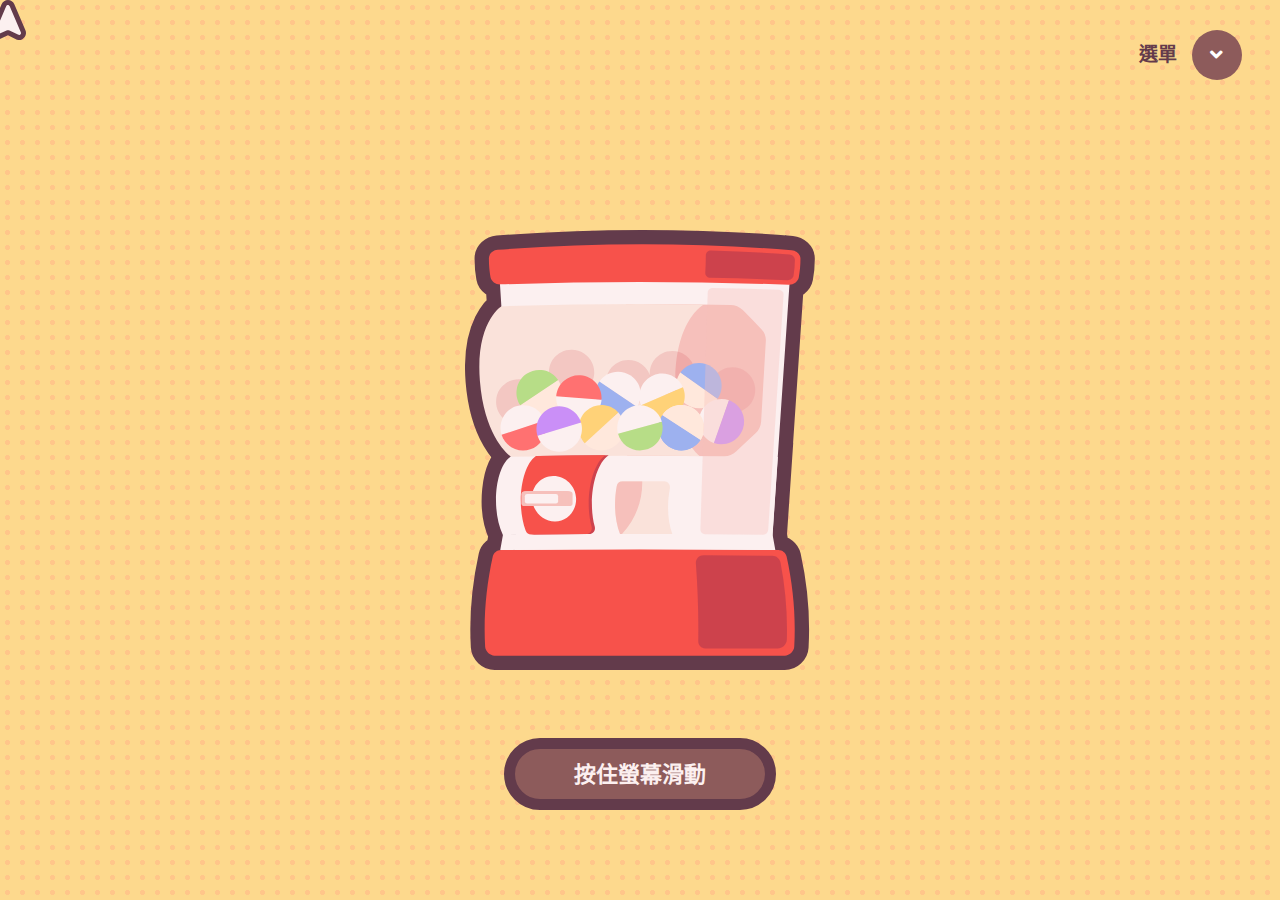
==== commit f4ae0df8: "[Mantou] 調整 script" ====
--- a/html/index.html
+++ b/html/index.html
@@ -1,646 +1,519 @@
-<!DOCTYPE html>
+
 <html lang="zh-TW">
-
-<head>
-  <meta charset="UTF-8" />
-  <title>扭蛋機</title>
-  <meta name="viewport" content="width=device-width, initial-scale=1, minimum-scale=1, maximum-scale=1" />
-  <meta property="og:title" content="扭蛋機" />
-  <meta property="og:description" content="我是一台扭蛋機呦 (｡･ω･｡)" />
-  <meta property="og:image" content="../img/og-image.png" />
-  <meta name="twitter:card" content="summary" />
-  <meta name="twitter:site" content="@Mant0uStudio" />
-  <meta name="twitter:title" content="扭蛋機" />
-  <meta name="twitter:description" content="我是一台扭蛋機呦 (｡･ω･｡)" />
-  <meta name="twitter:image" content="../img/og-image.png" />
-  <link rel="manifest" href="../json/manifest.json" />
-  <link rel="stylesheet" href="https://cdn.jsdelivr.net/npm/bootstrap@5.1.0/dist/css/bootstrap.min.css" />
-  <link rel="stylesheet" href="https://pro.fontawesome.com/releases/v5.10.0/css/all.css" />
-  <link rel="stylesheet" href="../css/style.css" />
-</head>
-
-<body>
-  <div class="curzr" hidden="">
-    <svg width="36" height="40" viewBox="0 0 36 40" fill="none" xmlns="http://www.w3.org/2000/svg">
-      <path class="outer"
-        d="M28.7343 38C28.2946 37.9724 27.8584 37.9011 27.4316 37.7871L27.1926 37.6995L18.3968 33.3422C18.2677 33.2724 18.1238 33.2379 17.9785 33.2421C17.8425 33.2408 17.7079 33.2707 17.5841 33.3297L8.70464 37.424C8.62927 37.4622 8.54859 37.4876 8.46562 37.4992C8.07407 37.6025 7.6738 37.6654 7.27054 37.687C6.56327 37.6815 5.86819 37.4934 5.24684 37.1394C4.6255 36.7854 4.09704 36.2763 3.70826 35.6573C3.31948 35.0382 3.08236 34.3283 3.01791 33.5904C2.95345 32.8524 3.06363 32.1092 3.33871 31.4265L14.0108 5.69616C14.3448 4.89477 14.8947 4.21286 15.5931 3.73396C16.2915 3.25507 17.108 3 17.9426 3C18.7773 3 19.5938 3.25507 20.2922 3.73396C20.9906 4.21286 21.5405 4.89477 21.8745 5.69616L32.6302 31.6644C32.9196 32.3477 33.0423 33.0957 32.9871 33.841C32.932 34.5863 32.7008 35.3055 32.3144 35.9339C31.9279 36.5623 31.3984 37.0802 30.7735 37.4408C30.1485 37.8015 29.4477 37.9936 28.7343 38Z"
-        fill="#FCF0F0"></path>
-      <path class="inner" fill-rule="evenodd" clip-rule="evenodd"
-        d="M14.1416 1.15747C13.005 1.91687 12.1155 2.99911 11.5848 4.26821L0.582388 29.8864L0.581346 29.8888C0.1223 30.9484 -0.069717 32.1066 0.0225225 33.2598C0.114832 34.4137 0.488939 35.5265 1.11126 36.4981C1.73359 37.4697 2.58466 38.2698 3.58807 38.8265C4.59149 39.3833 5.71585 39.6792 6.86023 39.6878L6.88946 39.6881L6.91866 39.6869C7.49914 39.664 8.07592 39.5828 8.64048 39.4445C8.89207 39.3905 9.13718 39.3092 9.37152 39.202L17.9583 35.3581L26.4175 39.3964C26.6456 39.5121 26.8862 39.6005 27.1344 39.6598C27.7388 39.8363 28.3596 39.9492 28.987 39.9964L29.0343 40L29.0817 40C30.2286 39.999 31.3574 39.7098 32.3666 39.1584C33.3758 38.6069 34.2337 37.8105 34.8634 36.8406C35.493 35.8707 35.8747 34.7578 35.974 33.6018C36.0733 32.4458 35.8872 31.2829 35.4324 30.2177L24.3295 4.32066C23.8052 3.0548 22.9268 1.97143 21.802 1.20383C20.6747 0.434512 19.3494 0.0160587 17.9897 0.000140043L17.9852 8.69517e-05L17.9806 6.68904e-05C16.6161 -0.00597004 15.2803 0.396748 14.1416 1.15747ZM29.9934 34.7095C29.728 34.8578 29.4321 34.9408 29.1296 34.9522C28.899 34.9278 28.6701 34.8884 28.4445 34.8343L19.4588 30.5419L19.4543 30.5398C18.9922 30.3236 18.4894 30.211 17.9803 30.2098C17.4866 30.2068 16.9983 30.3144 16.5506 30.5248L7.55077 34.5974C7.3429 34.6396 7.13295 34.6708 6.9218 34.6906C6.61835 34.6819 6.3209 34.6012 6.05362 34.4546C5.77178 34.3 5.5323 34.0771 5.35669 33.8057C5.18109 33.5344 5.07485 33.2231 5.04753 32.9C5.0202 32.5768 5.07264 32.2519 5.20014 31.9543L16.175 6.26402L16.1794 6.25321C16.3249 5.89467 16.573 5.58827 16.8917 5.37328C17.2078 5.16011 17.5791 5.04644 17.9588 5.04648C18.3316 5.05618 18.6937 5.1746 19.0016 5.38759C19.3122 5.60245 19.5542 5.90422 19.6979 6.25601L19.7021 6.26628L30.8161 32.1766L30.8204 32.1862C30.9537 32.4834 31.0115 32.8096 30.9884 33.1351C30.9654 33.4606 30.8623 33.7752 30.6885 34.0501C30.5148 34.3251 30.2758 34.5518 29.9934 34.7095Z"
-        fill="#633B4B"></path>
-    </svg>
-  </div>
-  <div class="modal fade" id="result-modal" data-bs-backdrop="static" data-bs-keyboard="false" tabindex="-1">
-    <div class="modal-dialog modal-dialog-centered">
-      <div class="modal-content">
-        <div class="modal-header">
-          <h5 class="modal-title">扭蛋結果</h5>
-        </div>
-        <div class="modal-body modal-body-result">
-          <div class="result-content"></div>
-          <div class="modal-no-data">
-            <div class="no-data-content">
-              <div class="gacha-icon"></div>
-              <p>已經沒有扭蛋了！</p>
-            </div>
-          </div>
-        </div>
-        <div class="modal-footer">
-          <button class="btn modal-footer-btn secondary-btn" type="button"
-            onclick="showModal(&quot;#display-modal&quot;)">檢視</button>
-          <button class="btn modal-footer-btn" type="button" onclick="closeModal()">確認</button>
-        </div>
-      </div>
-    </div>
-  </div>
-  <div class="modal fade" id="import-modal" data-bs-backdrop="static" data-bs-keyboard="false" tabindex="-1">
-    <div class="modal-dialog modal-dialog-centered">
-      <div class="modal-content">
-        <div class="modal-header">
-          <h5 class="modal-title">匯入資料</h5>
-        </div>
-        <div class="modal-body modal-body-import">
-          <div class="import-group">
-            <div class="tab-list">
-              <button class="tab active" data-tab-page-id="#import-text">文字匯入</button>
-              <button class="tab" data-tab-page-id="#import-csv">CSV 匯入</button>
-            </div>
-            <div class="tab-page active" id="import-text">
-              <div class="form-group">
-                <p>扭蛋項目（項目使用換行隔開）</p>
-                <label class="form">
-                  <textarea id="importText" placeholder="請輸入扭蛋項目"></textarea>
-                </label>
-                <div class="warning-text" id="importTextWarning">此欄位不可空白。</div>
-              </div>
-            </div>
-            <div class="tab-page" id="import-csv">
-              <div class="form-group">
-                <p>CSV 網址</p>
-                <label class="form">
-                  <input class="import-url" id="importUrl" type="text" placeholder="請輸入 CSV 連結"
-                    value="https://docs.google.com/spreadsheets/d/e/2PACX-1vTpOQfCGnMmPhaDC9iZrrf9az33x1KX43bICyWKSaYSMOejOdXK5KYc0f3PAh6BGAsPq1bzUNClRZYQ/pub?output=csv" />
-                  <button class="form-clear-btn" onclick="document.getElementById('importUrl').value = '';"><i
-                      class="fas fa-times-circle"></i></button>
-                </label>
-                <div class="warning-text" id="importCsvWarning">此欄位不可空白。</div>
-              </div>
-            </div>
-            <div class="no-data-text"><i class="fas fa-exclamation-circle maR-8"></i>
-              <p>扭蛋機目前沒有匯入抽獎項目～</p>
-            </div>
-          </div>
-        </div>
-        <div class="modal-footer">
-          <button class="btn modal-footer-btn secondary-btn" id="import-modal-cancel" type="button"
-            onclick="closeModal()">取消</button>
-          <button class="btn modal-footer-btn" id="import-csv-btn" type="button">確認</button>
-          <button class="btn modal-footer-btn" id="import-text-btn" type="button">確認</button>
-        </div>
-      </div>
-    </div>
-  </div>
-  <div class="modal fade" id="display-modal" data-bs-backdrop="static" data-bs-keyboard="false" tabindex="-1">
-    <div class="modal-dialog modal-dialog-centered">
-      <div class="modal-content">
-        <div class="modal-header">
-          <h5 class="modal-title">檢視項目</h5>
-        </div>
-        <div class="modal-body modal-body-display">
-          <label class="repeat-draw">
-            <input id="repeat-draw" type="checkbox" name="" checked="checked" onclick="repeatDraw()" />
-            <p>重複抽獎</p>
-          </label>
-          <div class="display-list-group">
-            <div class="tab-list">
-              <button class="tab active" data-tab-page-id="#gacha-list">扭蛋清單</button>
-              <button class="tab" data-tab-page-id="#history-list">扭蛋紀錄</button>
-            </div>
-            <div class="tab-page active" id="gacha-list">
-              <ul class="gacha-list">
-                <li class="item">項目</li>
-              </ul>
-            </div>
-            <div class="tab-page" id="history-list">
-              <ul class="history-list">
-                <li class="item">暫無紀錄</li>
-              </ul>
-            </div>
-          </div>
-          <div class="modal-no-data">
-            <div class="no-data-content" onclick="showModal(&quot;#import-modal&quot;)">
-              <div class="gacha-icon"></div>
-              <p>目前尚未匯入，點擊匯入</p>
-            </div>
-          </div>
-        </div>
-        <div class="modal-footer">
-          <button class="btn modal-footer-btn secondary-btn" id="display-modal-reset" type="button"
-            onclick="showModal(&quot;#reset-modal&quot;)">重置</button>
-          <button class="btn modal-footer-btn" type="button" onclick="closeModal()">確認</button>
-        </div>
-      </div>
-    </div>
-  </div>
-  <div class="modal fade" id="share-modal" data-bs-backdrop="static" data-bs-keyboard="false" tabindex="-1">
-    <div class="modal-dialog modal-dialog-centered">
-      <div class="modal-content">
-        <div class="modal-header">
-          <h5 class="modal-title">分享連結</h5>
-        </div>
-        <div class="modal-body modal-body-share">
-          <p>複製以下連結，可將已匯入資料的扭蛋機分享給朋友一起遊玩！</p>
-          <div class="input-btn-group">
-            <input class="form share-url" type="text" value="目前無資料匯入" />
-            <button class="share-url-copy" type="button">複製網址</button>
-          </div>
-        </div>
-        <div class="modal-footer">
-          <button class="btn modal-footer-btn secondary-btn" type="button" onclick="closeModal()">關閉</button>
-        </div>
-      </div>
-    </div>
-  </div>
-  <div class="modal fade" id="about-modal" data-bs-backdrop="static" data-bs-keyboard="false" tabindex="-1">
-    <div class="modal-dialog modal-dialog-centered">
-      <div class="modal-content">
-        <div class="modal-header">
-          <h5 class="modal-title">關於</h5>
-        </div>
-        <div class="modal-body modal-body-about">
-          <div class="item">
-            <p>作者：饅頭 / Mant0u</p>
-          </div>
-          <div class="item">
-            <p><i class="fab fa-facebook-square maR-8"></i>Facebook：</p><a href="http://FB.me/mant0u.net"
-              target="_blank"> fb.me/mant0u.net</a>
-          </div>
-          <div class="item">
-            <p> <i class="fab fa-twitter maR-8"></i>Twitter：</p><a href="https://twitter.com/Mant0uStudio"
-              target="_blank">twitter.com/Mant0uStudio</a>
-          </div>
-          <div class="item">
-            <p><i class="fab fa-github maR-8"></i>Github：</p><a href="https://github.com/mant0u0"
-              target="_blank">github.com/mant0u0</a>
-          </div>
-          <div class="item">
-            <p>版本：2.0</p>
-          </div>
-        </div>
-        <div class="modal-footer">
-          <button class="btn modal-footer-btn secondary-btn" type="button" onclick="closeModal()">關閉</button>
-        </div>
-      </div>
-    </div>
-  </div>
-  <div class="modal fade" id="instruction-modal" data-bs-backdrop="static" data-bs-keyboard="false" tabindex="-1">
-    <div class="modal-dialog modal-lg modal-dialog-centered">
-      <div class="modal-content">
-        <div class="modal-header">
-          <h5 class="modal-title">說明</h5>
-        </div>
-        <div class="modal-body modal-body-instruction">
-          <div class="item">
-            <p>這是一個抽獎專用的扭蛋機網站，可以使用自己的資料匯入這個網頁當中進行抽獎。</p>
-            <p>本網站匯入的資料格式，已 CSV 檔為主。以下將會介紹如何使用 Google Excel 雲端表單，匯出 CSV 格式後再匯入此網站。</p>
-          </div>
-          <div class="item">
-            <div class="step">
-              <div class="step-num">1</div>
-              <div class="step-text">
-                <p>開啟 Google Excel 雲端表單 ，並建立一個新的試算表。</p>
-              </div>
-            </div><img src="../img/step01.gif" alt="" />
-          </div>
-          <div class="item">
-            <div class="step">
-              <div class="step-num">2</div>
-              <div class="step-text">
-                <p>於試算表每欄的第 1 列，輸入該欄的「標題」；抽獎項目會由該欄第 2 列開始匯入。如果有其他資訊，可新增在第 2、3 欄。</p>
-              </div>
-            </div><img src="../img/step02.gif" alt="" />
-          </div>
-          <div class="item">
-            <div class="step">
-              <div class="step-num">3</div>
-              <div class="step-text">
-                <p>試算表編輯完成後，點選上面功能列「檔案/共用/發佈到網路」。</p>
-              </div>
-            </div><img src="../img/step03.gif" alt="" />
-          </div>
-          <div class="item">
-            <div class="step">
-              <div class="step-num">4</div>
-              <div class="step-text">
-                <p>點選「整份文件」、「逗號分隔值(.csv)」，點選「發佈」即可產生表單的 CSV 網址！</p>
-              </div>
-            </div><img src="../img/step04.gif" alt="" />
-          </div>
-          <div class="item">
-            <div class="step">
-              <div class="step-num">5</div>
-              <div class="step-text">
-                <p>將 CSV 網址複製下來貼進網站當中，就可以匯入扭蛋項目囉～</p>
-              </div>
-            </div><img src="../img/step05.gif" alt="" />
-          </div>
-        </div>
-        <div class="modal-footer">
-          <button class="btn modal-footer-btn secondary-btn" type="button" onclick="closeModal()">關閉</button>
-        </div>
-      </div>
-    </div>
-  </div>
-  <div class="modal fade" id="reset-modal" data-bs-backdrop="static" data-bs-keyboard="false" tabindex="-1">
-    <div class="modal-dialog modal-dialog-centered">
-      <div class="modal-content">
-        <div class="modal-header">
-          <h5 class="modal-title">重置紀錄</h5>
-        </div>
-        <div class="modal-body modal-body-reset"><i class="fas fa-exclamation-circle"></i>
-          <p>確定要重置扭蛋紀錄？</p>
-        </div>
-        <div class="modal-footer">
-          <button class="btn modal-footer-btn secondary-btn" type="button"
-            onclick="showModal(&quot;#display-modal&quot;)">取消</button>
-          <button class="btn modal-footer-btn" type="button" onclick="resetDataObjectArray()">重置</button>
-        </div>
-      </div>
-    </div>
-  </div>
-  <div class="hint-text">
-    <div class="text">按住螢幕滑動</div>
-    <div class="energy"> </div>
-  </div>
-  <div class="energy-bar"></div>
-  <div class="function-menu">
-    <div class="menu-box default">
-      <div class="btn btn-menu">
-        <p>選單</p><i class="fas fa-angle-down btn-menu-icon"></i>
-      </div>
-      <div class="btn btn-import" type="button" onclick="showModal(&quot;#import-modal&quot;)">
-        <p>匯入</p><i class="fas fa-file-import"></i>
-      </div>
-      <div class="btn btn-display" type="button" onclick="showModal(&quot;#display-modal&quot;)">
-        <p>檢視</p><i class="fas fa-th-list"></i>
-      </div>
-      <div class="btn btn-share" type="button" onclick="showModal(&quot;#share-modal&quot;)">
-        <p>分享</p><i class="fas fa-share"></i>
-      </div>
-      <div class="btn btn-instruction" type="button" onclick="showModal(&quot;#instruction-modal&quot;)">
-        <p>說明</p><i class="fas fa-question-circle"></i>
-      </div>
-      <div class="btn btn-about" type="button" onclick="showModal(&quot;#about-modal&quot;)">
-        <p>關於</p><i class="fas fa-info-circle"></i>
-      </div>
-    </div>
-  </div>
-  <div class="gashapon">
-    <svg class="gashapon-main default-animation" id="e0dj51prVt41" xmlns="http://www.w3.org/2000/svg"
-      xmlns:xlink="http://www.w3.org/1999/xlink" viewBox="0 0 853.69 1073.79" shape-rendering="geometricPrecision"
-      text-rendering="geometricPrecision">
-      <g>
-        <g transform="translate(0-.000065)">
-          <g>
+  <head>
+    <meta charset="UTF-8"/>
+    <title>扭蛋機</title>
+    <meta name="author" content="@Mant0uStudio"/>
+    <meta name="description" content="我是一台扭蛋機呦 (｡･ω･｡)"/>
+    <meta name="keywords" content="扭蛋機,抽獎,抽獎機,抽獎器,抽獎程式,抽獎系統,抽獎工具,抽獎軟體,抽獎網站,抽獎遊戲,抽獎活動"/>
+    <meta name="viewport" content="width=device-width, initial-scale=1, minimum-scale=1"/>
+    <meta property="og:title" content="扭蛋機"/>
+    <meta property="og:description" content="我是一台扭蛋機呦 (｡･ω･｡)"/>
+    <meta property="og:image" content="../img/og-image.png"/>
+    <meta name="twitter:card" content="summary"/>
+    <meta name="twitter:site" content="@Mant0uStudio"/>
+    <meta name="twitter:title" content="扭蛋機"/>
+    <meta name="twitter:description" content="我是一台扭蛋機呦 (｡･ω･｡)"/>
+    <meta name="twitter:image" content="../img/og-image.png"/>
+    <link rel="preconnect" href="https://cdn.jsdelivr.net" crossorigin="anonymous"/>
+    <link rel="preconnect" href="https://pro.fontawesome.com" crossorigin="anonymous"/>
+    <link rel="manifest" href="../json/manifest.json"/>
+    <link rel="stylesheet" href="https://cdn.jsdelivr.net/npm/bootstrap@5.1.0/dist/css/bootstrap.min.css"/>
+    <link rel="stylesheet" href="https://pro.fontawesome.com/releases/v5.10.0/css/all.css"/>
+    <!-- <link rel="stylesheet" href="../css/style.css" />-->
+    <link rel="stylesheet" href="../css/style.min.css"/>
+  </head>
+  <body>
+    <div class="curzr" hidden="">
+      <svg width="36" height="40" viewBox="0 0 36 40" fill="none" xmlns="http://www.w3.org/2000/svg">
+        <path class="outer" d="M28.7343 38C28.2946 37.9724 27.8584 37.9011 27.4316 37.7871L27.1926 37.6995L18.3968 33.3422C18.2677 33.2724 18.1238 33.2379 17.9785 33.2421C17.8425 33.2408 17.7079 33.2707 17.5841 33.3297L8.70464 37.424C8.62927 37.4622 8.54859 37.4876 8.46562 37.4992C8.07407 37.6025 7.6738 37.6654 7.27054 37.687C6.56327 37.6815 5.86819 37.4934 5.24684 37.1394C4.6255 36.7854 4.09704 36.2763 3.70826 35.6573C3.31948 35.0382 3.08236 34.3283 3.01791 33.5904C2.95345 32.8524 3.06363 32.1092 3.33871 31.4265L14.0108 5.69616C14.3448 4.89477 14.8947 4.21286 15.5931 3.73396C16.2915 3.25507 17.108 3 17.9426 3C18.7773 3 19.5938 3.25507 20.2922 3.73396C20.9906 4.21286 21.5405 4.89477 21.8745 5.69616L32.6302 31.6644C32.9196 32.3477 33.0423 33.0957 32.9871 33.841C32.932 34.5863 32.7008 35.3055 32.3144 35.9339C31.9279 36.5623 31.3984 37.0802 30.7735 37.4408C30.1485 37.8015 29.4477 37.9936 28.7343 38Z" fill="#FCF0F0"></path>
+        <path class="inner" fill-rule="evenodd" clip-rule="evenodd" d="M14.1416 1.15747C13.005 1.91687 12.1155 2.99911 11.5848 4.26821L0.582388 29.8864L0.581346 29.8888C0.1223 30.9484 -0.069717 32.1066 0.0225225 33.2598C0.114832 34.4137 0.488939 35.5265 1.11126 36.4981C1.73359 37.4697 2.58466 38.2698 3.58807 38.8265C4.59149 39.3833 5.71585 39.6792 6.86023 39.6878L6.88946 39.6881L6.91866 39.6869C7.49914 39.664 8.07592 39.5828 8.64048 39.4445C8.89207 39.3905 9.13718 39.3092 9.37152 39.202L17.9583 35.3581L26.4175 39.3964C26.6456 39.5121 26.8862 39.6005 27.1344 39.6598C27.7388 39.8363 28.3596 39.9492 28.987 39.9964L29.0343 40L29.0817 40C30.2286 39.999 31.3574 39.7098 32.3666 39.1584C33.3758 38.6069 34.2337 37.8105 34.8634 36.8406C35.493 35.8707 35.8747 34.7578 35.974 33.6018C36.0733 32.4458 35.8872 31.2829 35.4324 30.2177L24.3295 4.32066C23.8052 3.0548 22.9268 1.97143 21.802 1.20383C20.6747 0.434512 19.3494 0.0160587 17.9897 0.000140043L17.9852 8.69517e-05L17.9806 6.68904e-05C16.6161 -0.00597004 15.2803 0.396748 14.1416 1.15747ZM29.9934 34.7095C29.728 34.8578 29.4321 34.9408 29.1296 34.9522C28.899 34.9278 28.6701 34.8884 28.4445 34.8343L19.4588 30.5419L19.4543 30.5398C18.9922 30.3236 18.4894 30.211 17.9803 30.2098C17.4866 30.2068 16.9983 30.3144 16.5506 30.5248L7.55077 34.5974C7.3429 34.6396 7.13295 34.6708 6.9218 34.6906C6.61835 34.6819 6.3209 34.6012 6.05362 34.4546C5.77178 34.3 5.5323 34.0771 5.35669 33.8057C5.18109 33.5344 5.07485 33.2231 5.04753 32.9C5.0202 32.5768 5.07264 32.2519 5.20014 31.9543L16.175 6.26402L16.1794 6.25321C16.3249 5.89467 16.573 5.58827 16.8917 5.37328C17.2078 5.16011 17.5791 5.04644 17.9588 5.04648C18.3316 5.05618 18.6937 5.1746 19.0016 5.38759C19.3122 5.60245 19.5542 5.90422 19.6979 6.25601L19.7021 6.26628L30.8161 32.1766L30.8204 32.1862C30.9537 32.4834 31.0115 32.8096 30.9884 33.1351C30.9654 33.4606 30.8623 33.7752 30.6885 34.0501C30.5148 34.3251 30.2758 34.5518 29.9934 34.7095Z" fill="#633B4B"></path>
+      </svg>
+    </div>
+    <div class="modal fade" id="result-modal" data-bs-backdrop="static" data-bs-keyboard="false" tabindex="-1">
+      <div class="modal-dialog modal-dialog-centered">
+        <div class="modal-content">
+          <div class="modal-header">
+            <h5 class="modal-title">扭蛋結果</h5>
+          </div>
+          <div class="modal-body modal-body-result">
+            <div class="result-content"></div>
+            <div class="modal-no-data">
+              <div class="no-data-content">
+                <div class="gacha-icon"></div>
+                <p>已經沒有扭蛋了！</p>
+              </div>
+            </div>
+          </div>
+          <div class="modal-footer">
+            <button class="btn modal-footer-btn secondary-btn" type="button" onclick="showModal(&quot;#display-modal&quot;)">檢視</button>
+            <button class="btn modal-footer-btn" type="button" onclick="closeModal()">確認</button>
+          </div>
+        </div>
+      </div>
+    </div>
+    <div class="modal fade" id="import-modal" data-bs-backdrop="static" data-bs-keyboard="false" tabindex="-1">
+      <div class="modal-dialog modal-dialog-centered">
+        <div class="modal-content">
+          <div class="modal-header">
+            <h5 class="modal-title">匯入資料</h5>
+          </div>
+          <div class="modal-body modal-body-import">
+            <div class="import-group">
+              <div class="tab-list"> 
+                <button class="tab active" data-tab-page-id="#import-text">文字匯入</button>
+                <button class="tab" data-tab-page-id="#import-csv">CSV 匯入</button>
+              </div>
+              <div class="tab-page active" id="import-text">
+                <div class="form-group">
+                  <p>扭蛋項目（項目使用換行隔開）</p>
+                  <label class="form">
+                    <textarea id="importText" placeholder="請輸入扭蛋項目"></textarea>
+                  </label>
+                  <div class="warning-text" id="importTextWarning">此欄位不可空白。</div>
+                </div>
+              </div>
+              <div class="tab-page" id="import-csv">
+                <div class="form-group">
+                  <p>CSV 網址</p>
+                  <label class="form">
+                    <input class="import-url" id="importUrl" type="text" placeholder="請輸入 CSV 連結" value="https://docs.google.com/spreadsheets/d/e/2PACX-1vTpOQfCGnMmPhaDC9iZrrf9az33x1KX43bICyWKSaYSMOejOdXK5KYc0f3PAh6BGAsPq1bzUNClRZYQ/pub?output=csv"/>
+                    <button class="form-clear-btn" onclick="document.getElementById('importUrl').value = '';"><i class="fas fa-times-circle"></i></button>
+                  </label>
+                  <div class="warning-text" id="importCsvWarning">此欄位不可空白。</div>
+                </div>
+              </div>
+              <div class="no-data-text"><i class="fas fa-exclamation-circle maR-8"></i>
+                <p>扭蛋機目前沒有匯入抽獎項目～</p>
+              </div>
+            </div>
+          </div>
+          <div class="modal-footer">
+            <button class="btn modal-footer-btn secondary-btn" id="import-modal-cancel" type="button" onclick="closeModal()">取消</button>
+            <button class="btn modal-footer-btn" id="import-csv-btn" type="button">確認</button>
+            <button class="btn modal-footer-btn" id="import-text-btn" type="button">確認</button>
+          </div>
+        </div>
+      </div>
+    </div>
+    <div class="modal fade" id="display-modal" data-bs-backdrop="static" data-bs-keyboard="false" tabindex="-1">
+      <div class="modal-dialog modal-dialog-centered">
+        <div class="modal-content">
+          <div class="modal-header">
+            <h5 class="modal-title">檢視項目</h5>
+          </div>
+          <div class="modal-body modal-body-display">
+            <label class="repeat-draw">
+              <input id="repeat-draw" type="checkbox" name="" checked="checked" onclick="repeatDraw()"/>
+              <p>重複抽獎</p>
+            </label>
+            <div class="display-list-group">
+              <div class="tab-list"> 
+                <button class="tab active" data-tab-page-id="#gacha-list">扭蛋清單</button>
+                <button class="tab" data-tab-page-id="#history-list">扭蛋紀錄</button>
+              </div>
+              <div class="tab-page active" id="gacha-list">
+                <ul class="gacha-list">
+                  <li class="item">項目</li>
+                </ul>
+              </div>
+              <div class="tab-page" id="history-list">
+                <ul class="history-list">
+                  <li class="item">暫無紀錄</li>
+                </ul>
+              </div>
+            </div>
+            <div class="modal-no-data">
+              <div class="no-data-content" onclick="showModal(&quot;#import-modal&quot;)">
+                <div class="gacha-icon"></div>
+                <p>目前尚未匯入，點擊匯入</p>
+              </div>
+            </div>
+          </div>
+          <div class="modal-footer">
+            <button class="btn modal-footer-btn secondary-btn" id="display-modal-reset" type="button" onclick="showModal(&quot;#reset-modal&quot;)">重置</button>
+            <button class="btn modal-footer-btn" type="button" onclick="closeModal()">確認</button>
+          </div>
+        </div>
+      </div>
+    </div>
+    <div class="modal fade" id="share-modal" data-bs-backdrop="static" data-bs-keyboard="false" tabindex="-1">
+      <div class="modal-dialog modal-dialog-centered">
+        <div class="modal-content">
+          <div class="modal-header">
+            <h5 class="modal-title">分享連結</h5>
+          </div>
+          <div class="modal-body modal-body-share">
+            <p>複製以下連結，可將已匯入資料的扭蛋機分享給朋友一起遊玩！</p>
+            <div class="input-btn-group">
+              <input class="form share-url" type="text" value="目前無資料匯入"/>
+              <button class="share-url-copy" type="button">複製網址</button>
+            </div>
+          </div>
+          <div class="modal-footer">
+            <button class="btn modal-footer-btn secondary-btn" type="button" onclick="closeModal()">關閉</button>
+          </div>
+        </div>
+      </div>
+    </div>
+    <div class="modal fade" id="about-modal" data-bs-backdrop="static" data-bs-keyboard="false" tabindex="-1">
+      <div class="modal-dialog modal-dialog-centered">
+        <div class="modal-content">
+          <div class="modal-header">
+            <h5 class="modal-title">關於</h5>
+          </div>
+          <div class="modal-body modal-body-about">
+            <div class="item">
+              <p>作者：饅頭 / Mant0u</p>
+            </div>
+            <div class="item">
+              <p><i class="fab fa-facebook-square maR-8"></i>Facebook：</p><a class="link" href="http://FB.me/mant0u.net" target="_blank"> fb.me/mant0u.net</a>
+            </div>
+            <div class="item">
+              <p> <i class="fab fa-twitter maR-8"></i>Twitter：</p><a class="link" href="https://twitter.com/Mant0uStudio" target="_blank">twitter.com/Mant0uStudio</a>
+            </div>
+            <div class="item maB-12">
+              <p><i class="fab fa-github maR-8"></i>Github：</p><a class="link" href="https://github.com/mant0u0" target="_blank">github.com/mant0u0</a>
+            </div>
+            <div class="item">
+              <p>協作：<a class="link" href="https://github.com/ADSFAaron" target="_blank">ADSFAaron</a></p>
+            </div>
+          </div>
+          <div class="modal-footer">
+            <button class="btn modal-footer-btn secondary-btn" type="button" onclick="closeModal()">關閉</button>
+          </div>
+        </div>
+      </div>
+    </div>
+    <div class="modal fade" id="instruction-modal" data-bs-backdrop="static" data-bs-keyboard="false" tabindex="-1">
+      <div class="modal-dialog modal-lg modal-dialog-centered">
+        <div class="modal-content">
+          <div class="modal-header">
+            <h5 class="modal-title">說明</h5>
+          </div>
+          <div class="modal-body modal-body-instruction">
+            <div class="item">
+              <p>這是一個抽獎專用的扭蛋機網站，可以使用自己的資料匯入這個網頁當中進行抽獎。</p>
+              <p>本網站匯入的資料格式，已 CSV 檔為主。以下將會介紹如何使用 Google Excel 雲端表單，匯出 CSV 格式後再匯入此網站。</p>
+            </div>
+            <div class="item">
+              <div class="step">
+                <div class="step-num">1</div>
+                <div class="step-text">
+                  <p>開啟 Google Excel 雲端表單 ，並建立一個新的試算表。</p>
+                </div>
+              </div><img src="../img/step01.gif" alt=""/>
+            </div>
+            <div class="item">
+              <div class="step">
+                <div class="step-num">2</div>
+                <div class="step-text">
+                  <p>於試算表每欄的第 1 列，輸入該欄的「標題」；抽獎項目會由該欄第 2 列開始匯入。如果有其他資訊，可新增在第 2、3 欄。</p>
+                </div>
+              </div><img src="../img/step02.gif" alt=""/>
+            </div>
+            <div class="item">
+              <div class="step">
+                <div class="step-num">3</div>
+                <div class="step-text">
+                  <p>試算表編輯完成後，點選上面功能列「檔案/共用/發佈到網路」。</p>
+                </div>
+              </div><img src="../img/step03.gif" alt=""/>
+            </div>
+            <div class="item">
+              <div class="step">
+                <div class="step-num">4</div>
+                <div class="step-text">
+                  <p>點選「整份文件」、「逗號分隔值(.csv)」，點選「發佈」即可產生表單的 CSV 網址！</p>
+                </div>
+              </div><img src="../img/step04.gif" alt=""/>
+            </div>
+            <div class="item">
+              <div class="step">
+                <div class="step-num">5</div>
+                <div class="step-text">
+                  <p>將 CSV 網址複製下來貼進網站當中，就可以匯入扭蛋項目囉～</p>
+                </div>
+              </div><img src="../img/step05.gif" alt=""/>
+            </div>
+          </div>
+          <div class="modal-footer">
+            <button class="btn modal-footer-btn secondary-btn" type="button" onclick="closeModal()">關閉</button>
+          </div>
+        </div>
+      </div>
+    </div>
+    <div class="modal fade" id="reset-modal" data-bs-backdrop="static" data-bs-keyboard="false" tabindex="-1">
+      <div class="modal-dialog modal-dialog-centered">
+        <div class="modal-content">
+          <div class="modal-header">
+            <h5 class="modal-title">重置紀錄</h5>
+          </div>
+          <div class="modal-body modal-body-reset"><i class="fas fa-exclamation-circle"></i>
+            <p>確定要重置扭蛋紀錄？</p>
+          </div>
+          <div class="modal-footer">
+            <button class="btn modal-footer-btn secondary-btn" type="button" onclick="showModal(&quot;#display-modal&quot;)">取消</button>
+            <button class="btn modal-footer-btn" type="button" onclick="resetDataObjectArray()">重置</button>
+          </div>
+        </div>
+      </div>
+    </div>
+    <div class="hint-text"> 
+      <div class="text">按住螢幕滑動</div>
+      <div class="energy"> </div>
+    </div>
+    <div class="energy-bar"></div>
+    <div class="function-menu">
+      <div class="menu-box default">
+        <div class="btn btn-menu">
+          <p>選單</p><i class="fas fa-angle-down btn-menu-icon"></i>
+        </div>
+        <div class="btn btn-import" type="button" onclick="showModal(&quot;#import-modal&quot;)">
+          <p>匯入</p><i class="fas fa-file-import"></i>
+        </div>
+        <div class="btn btn-display" type="button" onclick="showModal(&quot;#display-modal&quot;)">
+          <p>檢視</p><i class="fas fa-th-list"></i>
+        </div>
+        <div class="btn btn-share" type="button" onclick="showModal(&quot;#share-modal&quot;)"> 
+          <p>分享</p><i class="fas fa-share"></i>
+        </div>
+        <div class="btn btn-instruction" type="button" onclick="showModal(&quot;#instruction-modal&quot;)"> 
+          <p>說明</p><i class="fas fa-question-circle"></i>
+        </div>
+        <div class="btn btn-about" type="button" onclick="showModal(&quot;#about-modal&quot;)"> 
+          <p>關於</p><i class="fas fa-info-circle"></i>
+        </div>
+      </div>
+    </div>
+    <div class="gashapon">
+      <svg class="gashapon-main default-animation" id="e0dj51prVt41" xmlns="http://www.w3.org/2000/svg" xmlns:xlink="http://www.w3.org/1999/xlink" viewBox="0 0 853.69 1073.79" shape-rendering="geometricPrecision" text-rendering="geometricPrecision">
+        <g>
+          <g transform="translate(0-.000065)">
             <g>
-              <path
-                d="M797.49,49.34c-238.898622-18.814577-478.894951-19.115475-717.84-.9-11.23.87-21.19,9.9-21.29,20.14-.159295,15.561861,1.149838,31.104048,3.91,46.42c1.79,9.9,12.4,17.58,23.1,17.64q1.68,26.75,3.38,53.49c-5,3.17-63.24,44.58-52.41,181.93c10.71,135.44,69.25,180.62,75.44,185.17h-.64C73.75,579.61,63.23,682.12,92.47,744.41h.11q-3.28,18.38-6.51,36.73c-8.75.9-16.4,7.36-18.28,15.87-16.11,73.22-22.71,147.33-18.6,220.21.66,11.34,11.75,21.57,23,21.57h708.38c11.22,0,22.31-10.23,23-21.57c4.11-72.88-2.49-147-18.6-220.21-2-9.1-10.63-15.87-20.12-16l-7.47-.09q-3.3-18.56-6.66-37.12v0q6.43-94.86,12.88-189.71h-.34l28.53-420.63c10.57-.21,21-7.79,22.81-17.57c2.835386-15.298506,4.214883-30.83125,4.12-46.39-.09-10.21-10-19.27-21.23-20.16Z"
-                fill="#fffdff" stroke="#633b4b" stroke-miterlimit="10" stroke-width="70"></path>
-              <path
-                d="M728.46,809.89q-291.4-2.8-582.85-.2c-9.62.09-17.94-8.13-18.91-23.37Q105.42,449.67,84.12,113c-.33-5.19,8.12-13.79,19.19-14.14Q438.55,88.2,774,99.7c11.08.39,19.49,9,18.79,19.2q-22.82,336.33-45.62,672.68c-.74,10.2-9.1,18.42-18.71,18.31Z"
-                fill="#fcf0f0"></path>
-              <path
-                d="M790.58,133.49q-352.08-12.38-704.4-.81c-11,.34-22.08-7.5-23.91-17.66-2.761416-15.322521-4.070554-30.871464-3.91-46.44.1-10.24,10.06-19.27,21.29-20.14c238.945049-18.215475,478.941378-17.914577,717.84.9c11.23.89,21.14,9.95,21.2,20.18.094883,15.55875-1.284614,31.091494-4.12,46.39-1.88,10.14-13.02,17.95-23.99,17.58Z"
-                fill="#f7524b"></path>
-              <path
-                d="M786.81,122.42q-94.08-3.8-188.34-5.61c-3.383807-.032351-6.60109-1.473279-8.878333-3.97635s-3.408457-5.841862-3.121667-9.21365c.87-13.74,1.3-27.55,1.27-41.31-.047434-3.411268,1.313817-6.691148,3.762804-9.066324s5.768976-3.635449,9.177196-3.483676Q696.24,53,791.85,59.85c7.24.53,13.36,6.36,13.3,13-.123679,12.779427-1.203359,25.531689-3.23,38.15-1.06,6.61-7.99,11.69-15.11,11.42Z"
-                fill="#b5394e" opacity="0.63"></path>
-              <path
-                d="M111.14,553.27C73.75,579.61,63.23,682.12,92.47,744.41q329.05-4.38,658.19-.12q6.45-95.09,12.91-190.18-326.13-6.89-652.43-.84Z"
-                fill="#fcf0f0"></path>
-              <path
-                d="M780.57,1038.79h-708.41c-11.22,0-22.31-10.23-23-21.57-4.11-72.88,2.49-147,18.6-220.21c2-9.1,10.63-15.87,20.12-16q338.42-4.08,676.91,0c9.49.11,18.11,6.88,20.12,16c16.11,73.22,22.71,147.33,18.6,220.21-.63,11.34-11.72,21.56-22.94,21.57Z"
-                fill="#f7524b"></path>
-              <path
-                d="M763,1021.36q-88.34-.09-176.68-.12c-9.76,0-17.19-7.76-17.06-17.72.91-63.07-1.13-126.89-5.83-190-.358114-5.222078,1.497132-10.353907,5.111771-14.139766s8.655177-5.876455,13.888229-5.760234q83.81.45,167.6,1.36c9.58.1,18.12,7,19.89,16.15c12.09,62.79,17.51,126.15,15.53,188.73-.33,11.34-11.14,21.51-22.45,21.5Z"
-                fill="#b5394e" opacity="0.63"></path>
-              <path
-                d="M648,183q-127.36-2.62-254.76-2.23l2.28,370q118.6-.23,237.21,1.26c10.770454.077111,21.147371-4.044243,28.93-11.49q23.52-22.31,47.45-44.48c8.00573-7.361031,12.862976-17.52686,13.56-28.38l11.52-196.76c.634739-10.736924-3.286334-21.243946-10.8-28.94q-22.5-23.3-45.39-46.49c-7.995697-7.905552-18.756422-12.385601-30-12.49Z"
-                fill="#f6c0bb"></path>
-              <path
-                d="M572.1,551.3q-229.89-2-459.78,2.35c.14-.06-64.66-42.38-76-185.57s52.68-182.18,52.77-182.14q246.82-7.71,493.79-4.13c-.11-.07-67.47,36-69.46,180.61s58.82,188.86,58.68,188.88Z"
-                fill="#fae2da"></path>
-              <path d="M757.37,781.06q-335.62-3.94-671.31.11q3.27-18.6,6.6-37.23q329-4.4,658-.12q3.41,18.63,6.71,37.24Z"
-                fill="#fcf0f0"></path>
-            </g>
-            <g transform="translate(.000001 0.000001)">
-              <path
-                d="M316.63,723.82c-17.2-63-1.13-150.4,33.95-173.94q-84.79.39-169.58,1.66c-35.79,24.88-48.46,118.71-25.36,181.64c2.015461,5.804598,7.455843,9.720873,13.6,9.79q67.26-.69,134.54-1c8.96-.06,15.31-8.97,12.85-18.15Z"
-                fill="#cd424d"></path>
-              <path
-                d="M308.92,723.86c-17.29-63-1.36-150.39,33.68-173.94q-84.8.44-169.58,1.74c-35.75,24.9-48.27,118.7-25.07,181.61c2.028777,5.801922,7.473977,9.711912,13.62,9.78q67.26-.7,134.53-1.06c8.97.01,15.31-8.99,12.82-18.13Z"
-                fill="#f7524b"></path>
-              <path
-                d="M271.19,655.38c.91,30.66-22.07,55.67-51.34,55.93s-54.37-24.25-56.08-54.81s21.28-55.71,51.34-56.08s55.17,24.3,56.08,54.96Z"
-                fill="#fcf0f0"></path>
-            </g>
-            <g transform="translate(.000001 0.000001)">
-              <path
-                d="M486.31,613.43q-51.1-.16-102.19,0c-6.759541.063775-12.521302,4.919097-13.73,11.57-7.24,38.48-5.47,83.19,8,116.66q63.79-.12,127.59.08c-12-31.92-13.06-74-6-111.13c1.67-8.89-4.82-17.15-13.67-17.18Z"
-                fill="#fae2da"></path>
-              <g clip-path="url(#e0dj51prVt426)">
-                <g>
-                  <path d="M383,742.14v0c31.821975-33.681941,49.550666-78.263068,49.55-124.6v-16.67h-66.95v141.37Z"
-                    fill="#f6c0bb"></path>
-                </g>
-                <clippath id="e0dj51prVt426">
-                  <path
-                    d="M486.31,613.43q-51.1-.16-102.19,0c-6.759541.063775-12.521302,4.919097-13.73,11.57-7.24,38.48-5.47,83.19,8,116.66q63.79-.12,127.59.08c-12-31.92-13.06-74-6-111.13c1.67-8.89-4.82-17.15-13.67-17.18Z"
-                    fill="#fae2da"></path>
-                </clippath>
-              </g>
-            </g>
-          </g>
-          <g id="e0dj51prVt428_to"
-            style="offset-path:path('M443.029083,628.903834L443.029083,628.903834C441.063368,788.295103,423.618762,983.513758,265.070958,1008.799545');offset-rotate:0deg">
-            <g id="e0dj51prVt428_tr" transform="rotate(190)">
-              <g id="e0dj51prVt428_ts" transform="scale(0.623166,0.623166)">
-                <g id="e0dj51prVt428" opacity="0" transform="translate(-229.998314,-485.659576)">
-                  <path
-                    d="M246.1,538.51c29.318416-8.944383,45.837761-39.959564,36.9-69.28L176.82,501.62c4.295087,14.079081,14.007202,25.875274,26.999751,32.793507s28.201231,8.391787,42.280249,4.096493Z"
-                    fill="#fcf0f0"></path>
-                  <path id="drop-gashapon"
-                    d="M213.86,432.82c-29.302321,8.961553-45.800905,39.971372-36.86,69.28l106.17-32.39c-4.292454-14.08752-14.008916-25.890902-27.009156-32.810233s-28.21784-8.387015-42.300844-4.079767Z"
-                    fill="#ca8ff7"></path>
-                </g>
-              </g>
-            </g>
-          </g>
-          <g id="XXX_to" transform="translate(443.029083,628.903834)">
-            <g id="XXX_tr" transform="rotate(190)">
-              <g id="XXX_ts" transform="scale(0.623166,0.623166)">
-                <g id="XXX" opacity="0" transform="translate(-229.998314,-485.659576)">
-                  <path
-                    d="M246.1,538.51c29.318416-8.944383,45.837761-39.959564,36.9-69.28L176.82,501.62c4.295087,14.079081,14.007202,25.875274,26.999751,32.793507s28.201231,8.391787,42.280249,4.096493Z"
-                    fill="#fcf0f0"></path>
-                  <path id="drop-gashapon-m"
-                    d="M213.86,432.82c-29.302321,8.961553-45.800905,39.971372-36.86,69.28l106.17-32.39c-4.292454-14.08752-14.008916-25.890902-27.009156-32.810233s-28.21784-8.387015-42.300844-4.079767Z"
-                    fill="#ca8ff7"></path>
-                </g>
-              </g>
-            </g>
-          </g>
-          <g id="e0dj51prVt431_to" transform="translate(260.217438,347.316422)">
-            <path
-              d="M305.34,379.62c17.652362-24.974522,11.769528-59.523538-13.153496-77.248536s-59.489019-11.942776-77.286504,12.928536v0l-.14.21c0,.07-.1.13-.15.2v0c-17.086061,24.972584-11.015586,59.029786,13.646507,76.561033s58.822702,12.072633,76.793493-12.271033v0l.14-.21.15-.2Z"
-              fill="#cd424d" opacity="0.17" transform="translate(-260.217438,-347.316422)"></path>
-          </g>
-          <g id="e0dj51prVt432_to" transform="translate(399.075688,372.407262)">
-            <path
-              d="M401.34,462.62c17.652362-24.974522,11.769528-59.523538-13.153496-77.248536s-59.489019-11.942776-77.286504,12.928536v0c0,.07-.09.14-.14.21s-.1.13-.15.2v0c-17.086061,24.972584-11.015586,59.029786,13.646507,76.561033s58.822702,12.072633,76.793493-12.271033v0l.14-.21.15-.2Z"
-              fill="#cd424d" opacity="0.17" transform="translate(-356.217209,-430.316727)"></path>
-          </g>
-          <g id="e0dj51prVt433_to" transform="translate(131.216187,419.318176)">
-            <path
-              d="M176.34,451.62c17.652362-24.974522,11.769528-59.523538-13.153496-77.248536s-59.489019-11.942776-77.286504,12.928536v0l-.14.21c0,.07-.1.13-.15.2v0c-17.086061,24.972584-11.015586,59.029786,13.646507,76.561033s58.822702,12.072633,76.793493-12.271033v0l.14-.21.15-.2Z"
-              fill="#cd424d" opacity="0.17" transform="translate(-131.216187,-419.318176)"></path>
-          </g>
-          <g id="e0dj51prVt434_to" transform="translate(506.218063,350.315506)">
-            <path
-              d="M551.34,382.62c17.652362-24.974522,11.769528-59.523538-13.153496-77.248536s-59.489019-11.942776-77.286504,12.928536v0c0,.07-.09.14-.14.21s-.1.13-.15.2v0c-17.086061,24.972584-11.015586,59.029786,13.646507,76.561033s58.822702,12.072633,76.793493-12.271033v0l.14-.21.15-.2Z"
-              fill="#cd424d" opacity="0.17" transform="translate(-506.218063,-350.315506)"></path>
-          </g>
-          <g id="e0dj51prVt435_to" transform="translate(653.216156,390.318253)">
-            <path
-              d="M698.34,422.62c17.652362-24.974522,11.769528-59.523538-13.153496-77.248536s-59.489019-11.942776-77.286504,12.928536v0c0,.07-.09.14-.14.21s-.1.13-.15.2v0c-17.086061,24.972584-11.015586,59.029786,13.646507,76.561033s58.822702,12.072633,76.793493-12.271033v0l.14-.21.15-.2Z"
-              fill="#cd424d" opacity="0.17" transform="translate(-653.216156,-390.318253)"></path>
-          </g>
-          <g transform="translate(-3.825825-2.54611)">
-            <g>
-              <g id="e0dj51prVt438_tr" transform="translate(217.44842,658.410034) rotate(0)">
-                <rect fill="#f6c0bb" height="35" rx="6.67" ry="6.67"
-                  transform="scale(0.941504,1) translate(-52.000011,-17.500034)" width="104"></rect>
-              </g>
-              <g id="e0dj51prVt439_tr" transform="translate(215.44842,658.410034) rotate(0)">
-                <rect fill="#f6c0bb" height="35" rx="6.67" ry="6.67"
-                  transform="scale(0.941504,1) translate(-52.000011,-17.500034)" width="104"></rect>
-              </g>
-              <g id="e0dj51prVt440_tr" transform="translate(213.44842,658.410034) rotate(0)">
-                <rect fill="#f6c0bb" height="35" rx="6.67" ry="6.67"
-                  transform="scale(0.941504,1) translate(-52.000011,-17.500034)" width="104"></rect>
-              </g>
-              <g id="e0dj51prVt441_tr" transform="translate(211.44842,658.410034) rotate(0)">
-                <rect fill="#f6c0bb" height="35" rx="6.67" ry="6.67"
-                  transform="scale(0.941504,1) translate(-52.000011,-17.500034)" width="104"></rect>
-              </g>
-              <g id="e0dj51prVt442_tr" transform="translate(209.44842,658.410034) rotate(0)">
-                <rect fill="#f6c0bb" height="35" rx="6.67" ry="6.67"
-                  transform="scale(0.941504,1) translate(-52.000011,-17.500034)" width="104"></rect>
-              </g>
-              <g id="e0dj51prVt443_tr" transform="translate(207.44842,658.410034) rotate(0)">
-                <rect fill="#f6c0bb" height="35" rx="6.67" ry="6.67"
-                  transform="scale(0.941504,1) translate(-52.000011,-17.500034)" width="104"></rect>
-              </g>
-              <g id="e0dj51prVt444_tr" transform="translate(205.44842,658.410034) rotate(0)">
-                <rect fill="#f6c0bb" height="35" rx="6.67" ry="6.67"
-                  transform="scale(0.941504,1) translate(-52.000011,-17.500034)" width="104"></rect>
-              </g>
-              <g id="e0dj51prVt445_tr" transform="translate(203.44842,658.410034) rotate(0)">
-                <rect fill="#f6c0bb" height="35" rx="6.67" ry="6.67"
-                  transform="scale(0.941504,1) translate(-52.000011,-17.500034)" width="104"></rect>
-              </g>
-              <g id="e0dj51prVt446_tr" transform="translate(201.44842,658.410034) rotate(0)">
-                <rect fill="#f6c0bb" height="35" rx="6.67" ry="6.67"
-                  transform="scale(0.941504,1) translate(-52.000011,-17.500034)" width="104"></rect>
-              </g>
-              <g id="e0dj51prVt447_tr" transform="translate(199.44842,658.410034) rotate(0)">
-                <rect fill="#f6c0bb" height="35" rx="6.67" ry="6.67"
-                  transform="scale(0.941504,1) translate(-52.000011,-17.500034)" width="104"></rect>
-              </g>
-              <g id="e0dj51prVt448_tr" transform="translate(197.44842,658.410034) rotate(0)">
-                <rect fill="#f6c0bb" height="35" rx="6.67" ry="6.67"
-                  transform="scale(0.941504,1) translate(-52.000011,-17.500034)" width="104"></rect>
-              </g>
-              <g id="e0dj51prVt449_tr" transform="translate(195.44842,658.410034) rotate(0)">
-                <rect fill="#f6c0bb" height="35" rx="6.67" ry="6.67"
-                  transform="scale(0.941504,1) translate(-52.000011,-17.500034)" width="104"></rect>
-              </g>
-              <g id="e0dj51prVt450_tr" transform="translate(193.44842,658.410034) rotate(0)">
-                <rect fill="#f6c0bb" height="35" rx="6.67" ry="6.67"
-                  transform="scale(0.941504,1) translate(-52.000011,-17.500034)" width="104"></rect>
-              </g>
-              <g id="e0dj51prVt451_tr" transform="translate(191.44842,658.410034) rotate(0)">
-                <rect fill="#f6c0bb" height="35" rx="6.67" ry="6.67"
-                  transform="scale(0.941504,1) translate(-52.000011,-17.500034)" width="104"></rect>
-              </g>
-            </g>
-            <g id="e0dj51prVt452_tr" transform="translate(190.480004,658.409973) rotate(0)">
-              <g transform="translate(-190.480003,-658.409973)">
-                <rect fill="#f6c0bb" height="35" rx="6.67" ry="6.67" transform="matrix(.941504 0 0 1 141.521793 640.91)"
-                  width="104"></rect>
-                <rect fill="#fcf0f0" height="23" rx="5.56" ry="5.56" transform="translate(149.895001 646.91)"
-                  width="81.17"></rect>
-              </g>
-            </g>
-          </g>
-          <g id="e0dj51prVt455_to" transform="translate(373.622478,400.964547)">
-            <g id="e0dj51prVt455_tr" transform="rotate(-181.452866)">
-              <g transform="translate(-570.992553,-379.665008)">
-                <path
-                  d="M539,424.69c24.98068,17.763336,59.631003,11.916654,77.4-13.06l-90.46-64.34c-17.757514,24.982015-11.911592,59.627831,13.06,77.4Z"
-                  fill="#fcf0f0"></path>
-                <path
-                  d="M603,334.64c-24.98068-17.763336-59.631003-11.916654-77.4,13.06L616.06,412c17.736061-24.973353,11.891499-59.593208-13.06-77.36Z"
-                  fill="#9db1ef"></path>
-              </g>
-            </g>
-          </g>
-          <g id="e0dj51prVt458_to" transform="translate(180.966931,396.673584)">
-            <g id="e0dj51prVt458_tr" transform="rotate(0)">
-              <g transform="translate(-180.96693,-396.673584)">
-                <path
-                  d="M211.56,442.68c12.260649-8.147943,20.781902-20.833155,23.688792-35.264457s-.038755-29.426286-8.188792-41.685543l-92.44,61.45c16.966918,25.525514,51.413147,32.464902,76.94,15.5Z"
-                  fill="#ffe8dc"></path>
-                <path
-                  d="M150.39,350.65c-12.2731,8.150042-20.802125,20.845472-23.707673,35.288808s.050824,29.44927,8.217673,41.711192l92.43-61.45c-8.138213-12.268112-20.818045-20.799379-35.248274-23.715808s-29.427959.02105-41.691726,8.165808Z"
-                  fill="#b7dd87"></path>
-              </g>
-            </g>
-          </g>
-          <g id="e0dj51prVt461_to" transform="translate(141.981667,482.672684)">
-            <g id="e0dj51prVt461_tr" transform="rotate(0)">
-              <g transform="translate(-141.981666,-482.672684)">
-                <path
-                  d="M124.55,430.24c-13.968912,4.640807-25.521573,14.641633-32.115644,27.801642s-7.689188,28.400784-3.044356,42.368358l105.33-35c-4.641026-13.969139-14.641327-25.522416-27.800839-32.118113s-28.400216-7.693498-42.369161-3.051887Z"
-                  fill="#fcf0f0"></path>
-                <path
-                  d="M159.41,535.09c29.08129-9.672844,44.817421-41.086907,35.15-70.17l-105.33,35c9.668882,29.090614,41.088509,44.836244,70.18,35.17Z"
-                  fill="#ff7171"></path>
-              </g>
-            </g>
-          </g>
-          <g id="e0dj51prVt464_to" transform="translate(277.980438,409.664642)">
-            <g id="e0dj51prVt464_tr" transform="rotate(0)">
-              <g transform="translate(-277.980438,-409.664642)">
-                <path
-                  d="M273.9,464.76c14.678793,1.087763,29.188374-3.701026,40.335924-13.3126s18.01964-23.25836,19.104076-37.9374l-110.69-8.19c-1.087763,14.678793,3.701026,29.188374,13.3126,40.335924s23.25836,18.01964,37.9374,19.104076Z"
-                  fill="#fcf0f0"></path>
-                <path
-                  d="M282.05,354.57c-14.679409-1.09047-29.190464,3.697356-40.338631,13.309461s-18.01952,23.260492-19.101369,37.940539L333.31,414c2.253559-30.565366-20.694996-57.171542-51.26-59.43Z"
-                  fill="#ff7171"></path>
-              </g>
-            </g>
-          </g>
-          <g id="e0dj51prVt467_to" transform="translate(332.97815,482.658722)">
-            <g id="e0dj51prVt467_tr" transform="rotate(0)">
-              <g transform="translate(-332.978149,-482.658722)">
-                <path
-                  d="M370.28,523.42c10.860622-9.938203,17.327849-23.784182,17.97862-38.491237s-4.568236-29.070138-14.50862-39.928763l-81.88,75c20.71121,22.589667,55.810604,24.120593,78.41,3.42Z"
-                  fill="#ffe8dc"></path>
-                <path
-                  d="M295.67,441.91c-10.858597,9.937834-17.32373,23.782867-17.972636,38.488261s4.571594,29.066079,14.512636,39.921739l81.87-75c-9.944683-10.851597-23.793378-17.307472-38.498646-17.946995s-29.062141,4.589711-39.911354,14.536995Z"
-                  fill="#ffd278"></path>
-              </g>
-            </g>
-          </g>
-          <g id="e0dj51prVt470_to" transform="translate(570.992554,379.665009)">
-            <g id="e0dj51prVt470_tr" transform="rotate(0)">
-              <g transform="translate(-570.992553,-379.665008)">
-                <path
-                  d="M539,424.69c24.98068,17.763336,59.631003,11.916654,77.4-13.06l-90.46-64.34c-17.757514,24.982015-11.911592,59.627831,13.06,77.4Z"
-                  fill="#ffe8dc"></path>
-                <path
-                  d="M603,334.64c-24.98068-17.763336-59.631003-11.916654-77.4,13.06L616.06,412c17.736061-24.973353,11.891499-59.593208-13.06-77.36Z"
-                  fill="#9db1ef"></path>
-              </g>
-            </g>
-          </g>
-          <g id="e0dj51prVt473_to" transform="translate(480.974762,405.664139)">
-            <g id="e0dj51prVt473_tr" transform="rotate(0)">
-              <g transform="translate(-480.974762,-405.664138)">
-                <path
-                  d="M459.11,354.92c-28.147103,12.136466-41.129722,44.78999-29,72.94L532,383.93c-12.132481-28.123116-44.750789-41.105104-72.89-29.01Z"
-                  fill="#fcf0f0"></path>
-                <path
-                  d="M502.84,456.4c28.145812-12.132276,41.129009-44.78278,29-72.93L429.91,427.4c5.824047,13.517976,16.780325,24.168149,30.457866,29.606907s28.955581,5.220443,42.472134-.606907Z"
-                  fill="#ffd278"></path>
-              </g>
-            </g>
-          </g>
-          <g id="e0dj51prVt476_to" transform="translate(625.974793,467.677628)">
-            <g id="e0dj51prVt476_tr" transform="rotate(0)">
-              <g transform="translate(-625.974792,-467.677627)">
-                <path
-                  d="M573.82,449.43c-4.858502,13.895977-3.997325,29.15291,2.39405,42.413888s17.789303,23.439528,31.68595,28.296112l36.63-104.78c-13.894684-4.858977-29.150512-3.999196-42.411265,2.390195s-23.440139,17.784988-28.298735,31.679805Z"
-                  fill="#fcf0f0"></path>
-                <path
-                  d="M678.13,485.89c4.858183-13.894612,3.996737-29.150173-2.394766-42.409541s-17.789316-23.436013-31.685234-28.290459L607.43,520c13.898492,4.85676,29.157371,3.991129,42.417415-2.406326s23.43418-17.802265,28.282585-31.703674Z"
-                  fill="#ca8ff7"></path>
-              </g>
-            </g>
-          </g>
-          <g id="e0dj51prVt479_to" transform="translate(527.973084,482.665024)">
-            <g id="e0dj51prVt479_tr" transform="rotate(0)">
-              <g transform="translate(-527.973083,-482.665024)">
-                <path
-                  d="M558.17,436.4c-12.325245-8.047739-27.343085-10.868504-41.748469-7.841517s-27.017786,11.653665-35.061531,23.981517l93,60.67c8.040384-12.332086,10.851733-27.353426,7.815414-41.758595s-11.671512-27.013808-24.005414-35.051405Z"
-                  fill="#ffe8dc"></path>
-                <path
-                  d="M497.78,528.93c12.325245,8.047739,27.343085,10.868504,41.748469,7.841517s27.017786-11.653665,35.061531-23.981517l-93-60.67c-8.043051,12.331318-10.855957,27.353485-7.81947,41.75945s11.673437,27.014733,24.00947,35.05055Z"
-                  fill="#9db1ef"></path>
-                <g id="e0dj51prVt482_to" transform="translate(527.973084,482.665024)">
-                  <g id="e0dj51prVt482_tr" transform="rotate(0)">
-                    <g transform="translate(-527.973083,-482.665024)">
-                      <path
-                        d="M558.17,436.4c-12.325245-8.047739-27.343085-10.868504-41.748469-7.841517s-27.017786,11.653665-35.061531,23.981517l93,60.67c8.040384-12.332086,10.851733-27.353426,7.815414-41.758595s-11.671512-27.013808-24.005414-35.051405Z"
-                        fill="#ffe8dc"></path>
-                      <path
-                        d="M497.78,528.93c12.325245,8.047739,27.343085,10.868504,41.748469,7.841517s27.017786-11.653665,35.061531-23.981517l-93-60.67c-8.043051,12.331318-10.855957,27.353485-7.81947,41.75945s11.673437,27.014733,24.00947,35.05055Z"
-                        fill="#9db1ef"></path>
+              <g>
+                <path d="M797.49,49.34c-238.898622-18.814577-478.894951-19.115475-717.84-.9-11.23.87-21.19,9.9-21.29,20.14-.159295,15.561861,1.149838,31.104048,3.91,46.42c1.79,9.9,12.4,17.58,23.1,17.64q1.68,26.75,3.38,53.49c-5,3.17-63.24,44.58-52.41,181.93c10.71,135.44,69.25,180.62,75.44,185.17h-.64C73.75,579.61,63.23,682.12,92.47,744.41h.11q-3.28,18.38-6.51,36.73c-8.75.9-16.4,7.36-18.28,15.87-16.11,73.22-22.71,147.33-18.6,220.21.66,11.34,11.75,21.57,23,21.57h708.38c11.22,0,22.31-10.23,23-21.57c4.11-72.88-2.49-147-18.6-220.21-2-9.1-10.63-15.87-20.12-16l-7.47-.09q-3.3-18.56-6.66-37.12v0q6.43-94.86,12.88-189.71h-.34l28.53-420.63c10.57-.21,21-7.79,22.81-17.57c2.835386-15.298506,4.214883-30.83125,4.12-46.39-.09-10.21-10-19.27-21.23-20.16Z" fill="#fffdff" stroke="#633b4b" stroke-miterlimit="10" stroke-width="70"></path>
+                <path d="M728.46,809.89q-291.4-2.8-582.85-.2c-9.62.09-17.94-8.13-18.91-23.37Q105.42,449.67,84.12,113c-.33-5.19,8.12-13.79,19.19-14.14Q438.55,88.2,774,99.7c11.08.39,19.49,9,18.79,19.2q-22.82,336.33-45.62,672.68c-.74,10.2-9.1,18.42-18.71,18.31Z" fill="#fcf0f0"></path>
+                <path d="M790.58,133.49q-352.08-12.38-704.4-.81c-11,.34-22.08-7.5-23.91-17.66-2.761416-15.322521-4.070554-30.871464-3.91-46.44.1-10.24,10.06-19.27,21.29-20.14c238.945049-18.215475,478.941378-17.914577,717.84.9c11.23.89,21.14,9.95,21.2,20.18.094883,15.55875-1.284614,31.091494-4.12,46.39-1.88,10.14-13.02,17.95-23.99,17.58Z" fill="#f7524b"></path>
+                <path d="M786.81,122.42q-94.08-3.8-188.34-5.61c-3.383807-.032351-6.60109-1.473279-8.878333-3.97635s-3.408457-5.841862-3.121667-9.21365c.87-13.74,1.3-27.55,1.27-41.31-.047434-3.411268,1.313817-6.691148,3.762804-9.066324s5.768976-3.635449,9.177196-3.483676Q696.24,53,791.85,59.85c7.24.53,13.36,6.36,13.3,13-.123679,12.779427-1.203359,25.531689-3.23,38.15-1.06,6.61-7.99,11.69-15.11,11.42Z" fill="#b5394e" opacity="0.63"></path>
+                <path d="M111.14,553.27C73.75,579.61,63.23,682.12,92.47,744.41q329.05-4.38,658.19-.12q6.45-95.09,12.91-190.18-326.13-6.89-652.43-.84Z" fill="#fcf0f0"></path>
+                <path d="M780.57,1038.79h-708.41c-11.22,0-22.31-10.23-23-21.57-4.11-72.88,2.49-147,18.6-220.21c2-9.1,10.63-15.87,20.12-16q338.42-4.08,676.91,0c9.49.11,18.11,6.88,20.12,16c16.11,73.22,22.71,147.33,18.6,220.21-.63,11.34-11.72,21.56-22.94,21.57Z" fill="#f7524b"></path>
+                <path d="M763,1021.36q-88.34-.09-176.68-.12c-9.76,0-17.19-7.76-17.06-17.72.91-63.07-1.13-126.89-5.83-190-.358114-5.222078,1.497132-10.353907,5.111771-14.139766s8.655177-5.876455,13.888229-5.760234q83.81.45,167.6,1.36c9.58.1,18.12,7,19.89,16.15c12.09,62.79,17.51,126.15,15.53,188.73-.33,11.34-11.14,21.51-22.45,21.5Z" fill="#b5394e" opacity="0.63"></path>
+                <path d="M648,183q-127.36-2.62-254.76-2.23l2.28,370q118.6-.23,237.21,1.26c10.770454.077111,21.147371-4.044243,28.93-11.49q23.52-22.31,47.45-44.48c8.00573-7.361031,12.862976-17.52686,13.56-28.38l11.52-196.76c.634739-10.736924-3.286334-21.243946-10.8-28.94q-22.5-23.3-45.39-46.49c-7.995697-7.905552-18.756422-12.385601-30-12.49Z" fill="#f6c0bb"></path>
+                <path d="M572.1,551.3q-229.89-2-459.78,2.35c.14-.06-64.66-42.38-76-185.57s52.68-182.18,52.77-182.14q246.82-7.71,493.79-4.13c-.11-.07-67.47,36-69.46,180.61s58.82,188.86,58.68,188.88Z" fill="#fae2da"></path>
+                <path d="M757.37,781.06q-335.62-3.94-671.31.11q3.27-18.6,6.6-37.23q329-4.4,658-.12q3.41,18.63,6.71,37.24Z" fill="#fcf0f0"></path>
+              </g>
+              <g transform="translate(.000001 0.000001)">
+                <path d="M316.63,723.82c-17.2-63-1.13-150.4,33.95-173.94q-84.79.39-169.58,1.66c-35.79,24.88-48.46,118.71-25.36,181.64c2.015461,5.804598,7.455843,9.720873,13.6,9.79q67.26-.69,134.54-1c8.96-.06,15.31-8.97,12.85-18.15Z" fill="#cd424d"></path>
+                <path d="M308.92,723.86c-17.29-63-1.36-150.39,33.68-173.94q-84.8.44-169.58,1.74c-35.75,24.9-48.27,118.7-25.07,181.61c2.028777,5.801922,7.473977,9.711912,13.62,9.78q67.26-.7,134.53-1.06c8.97.01,15.31-8.99,12.82-18.13Z" fill="#f7524b"></path>
+                <path d="M271.19,655.38c.91,30.66-22.07,55.67-51.34,55.93s-54.37-24.25-56.08-54.81s21.28-55.71,51.34-56.08s55.17,24.3,56.08,54.96Z" fill="#fcf0f0"></path>
+              </g>
+              <g transform="translate(.000001 0.000001)">
+                <path d="M486.31,613.43q-51.1-.16-102.19,0c-6.759541.063775-12.521302,4.919097-13.73,11.57-7.24,38.48-5.47,83.19,8,116.66q63.79-.12,127.59.08c-12-31.92-13.06-74-6-111.13c1.67-8.89-4.82-17.15-13.67-17.18Z" fill="#fae2da"></path>
+                <g clip-path="url(#e0dj51prVt426)">
+                  <g>
+                    <path d="M383,742.14v0c31.821975-33.681941,49.550666-78.263068,49.55-124.6v-16.67h-66.95v141.37Z" fill="#f6c0bb"></path>
+                  </g>
+                  <clippath id="e0dj51prVt426">
+                    <path d="M486.31,613.43q-51.1-.16-102.19,0c-6.759541.063775-12.521302,4.919097-13.73,11.57-7.24,38.48-5.47,83.19,8,116.66q63.79-.12,127.59.08c-12-31.92-13.06-74-6-111.13c1.67-8.89-4.82-17.15-13.67-17.18Z" fill="#fae2da"></path>
+                  </clippath>
+                </g>
+              </g>
+            </g>
+            <g id="e0dj51prVt428_to" style="offset-path:path('M443.029083,628.903834L443.029083,628.903834C441.063368,788.295103,423.618762,983.513758,265.070958,1008.799545');offset-rotate:0deg">
+              <g id="e0dj51prVt428_tr" transform="rotate(190)">
+                <g id="e0dj51prVt428_ts" transform="scale(0.623166,0.623166)">
+                  <g id="e0dj51prVt428" opacity="0" transform="translate(-229.998314,-485.659576)">
+                    <path d="M246.1,538.51c29.318416-8.944383,45.837761-39.959564,36.9-69.28L176.82,501.62c4.295087,14.079081,14.007202,25.875274,26.999751,32.793507s28.201231,8.391787,42.280249,4.096493Z" fill="#fcf0f0"></path>
+                    <path id="drop-gashapon" d="M213.86,432.82c-29.302321,8.961553-45.800905,39.971372-36.86,69.28l106.17-32.39c-4.292454-14.08752-14.008916-25.890902-27.009156-32.810233s-28.21784-8.387015-42.300844-4.079767Z" fill="#ca8ff7"></path>
+                  </g>
+                </g>
+              </g>
+            </g>
+            <g id="XXX_to" transform="translate(443.029083,628.903834)">
+              <g id="XXX_tr" transform="rotate(190)">
+                <g id="XXX_ts" transform="scale(0.623166,0.623166)">
+                  <g id="XXX" opacity="0" transform="translate(-229.998314,-485.659576)">
+                    <path d="M246.1,538.51c29.318416-8.944383,45.837761-39.959564,36.9-69.28L176.82,501.62c4.295087,14.079081,14.007202,25.875274,26.999751,32.793507s28.201231,8.391787,42.280249,4.096493Z" fill="#fcf0f0"></path>
+                    <path id="drop-gashapon-m" d="M213.86,432.82c-29.302321,8.961553-45.800905,39.971372-36.86,69.28l106.17-32.39c-4.292454-14.08752-14.008916-25.890902-27.009156-32.810233s-28.21784-8.387015-42.300844-4.079767Z" fill="#ca8ff7"></path>
+                  </g>
+                </g>
+              </g>
+            </g>
+            <g id="e0dj51prVt431_to" transform="translate(260.217438,347.316422)">
+              <path d="M305.34,379.62c17.652362-24.974522,11.769528-59.523538-13.153496-77.248536s-59.489019-11.942776-77.286504,12.928536v0l-.14.21c0,.07-.1.13-.15.2v0c-17.086061,24.972584-11.015586,59.029786,13.646507,76.561033s58.822702,12.072633,76.793493-12.271033v0l.14-.21.15-.2Z" fill="#cd424d" opacity="0.17" transform="translate(-260.217438,-347.316422)"></path>
+            </g>
+            <g id="e0dj51prVt432_to" transform="translate(399.075688,372.407262)">
+              <path d="M401.34,462.62c17.652362-24.974522,11.769528-59.523538-13.153496-77.248536s-59.489019-11.942776-77.286504,12.928536v0c0,.07-.09.14-.14.21s-.1.13-.15.2v0c-17.086061,24.972584-11.015586,59.029786,13.646507,76.561033s58.822702,12.072633,76.793493-12.271033v0l.14-.21.15-.2Z" fill="#cd424d" opacity="0.17" transform="translate(-356.217209,-430.316727)"></path>
+            </g>
+            <g id="e0dj51prVt433_to" transform="translate(131.216187,419.318176)">
+              <path d="M176.34,451.62c17.652362-24.974522,11.769528-59.523538-13.153496-77.248536s-59.489019-11.942776-77.286504,12.928536v0l-.14.21c0,.07-.1.13-.15.2v0c-17.086061,24.972584-11.015586,59.029786,13.646507,76.561033s58.822702,12.072633,76.793493-12.271033v0l.14-.21.15-.2Z" fill="#cd424d" opacity="0.17" transform="translate(-131.216187,-419.318176)"></path>
+            </g>
+            <g id="e0dj51prVt434_to" transform="translate(506.218063,350.315506)">
+              <path d="M551.34,382.62c17.652362-24.974522,11.769528-59.523538-13.153496-77.248536s-59.489019-11.942776-77.286504,12.928536v0c0,.07-.09.14-.14.21s-.1.13-.15.2v0c-17.086061,24.972584-11.015586,59.029786,13.646507,76.561033s58.822702,12.072633,76.793493-12.271033v0l.14-.21.15-.2Z" fill="#cd424d" opacity="0.17" transform="translate(-506.218063,-350.315506)"></path>
+            </g>
+            <g id="e0dj51prVt435_to" transform="translate(653.216156,390.318253)">
+              <path d="M698.34,422.62c17.652362-24.974522,11.769528-59.523538-13.153496-77.248536s-59.489019-11.942776-77.286504,12.928536v0c0,.07-.09.14-.14.21s-.1.13-.15.2v0c-17.086061,24.972584-11.015586,59.029786,13.646507,76.561033s58.822702,12.072633,76.793493-12.271033v0l.14-.21.15-.2Z" fill="#cd424d" opacity="0.17" transform="translate(-653.216156,-390.318253)"></path>
+            </g>
+            <g transform="translate(-3.825825-2.54611)">
+              <g>
+                <g id="e0dj51prVt438_tr" transform="translate(217.44842,658.410034) rotate(0)">
+                  <rect fill="#f6c0bb" height="35" rx="6.67" ry="6.67" transform="scale(0.941504,1) translate(-52.000011,-17.500034)" width="104"></rect>
+                </g>
+                <g id="e0dj51prVt439_tr" transform="translate(215.44842,658.410034) rotate(0)">
+                  <rect fill="#f6c0bb" height="35" rx="6.67" ry="6.67" transform="scale(0.941504,1) translate(-52.000011,-17.500034)" width="104"></rect>
+                </g>
+                <g id="e0dj51prVt440_tr" transform="translate(213.44842,658.410034) rotate(0)">
+                  <rect fill="#f6c0bb" height="35" rx="6.67" ry="6.67" transform="scale(0.941504,1) translate(-52.000011,-17.500034)" width="104"></rect>
+                </g>
+                <g id="e0dj51prVt441_tr" transform="translate(211.44842,658.410034) rotate(0)">
+                  <rect fill="#f6c0bb" height="35" rx="6.67" ry="6.67" transform="scale(0.941504,1) translate(-52.000011,-17.500034)" width="104"></rect>
+                </g>
+                <g id="e0dj51prVt442_tr" transform="translate(209.44842,658.410034) rotate(0)">
+                  <rect fill="#f6c0bb" height="35" rx="6.67" ry="6.67" transform="scale(0.941504,1) translate(-52.000011,-17.500034)" width="104"></rect>
+                </g>
+                <g id="e0dj51prVt443_tr" transform="translate(207.44842,658.410034) rotate(0)">
+                  <rect fill="#f6c0bb" height="35" rx="6.67" ry="6.67" transform="scale(0.941504,1) translate(-52.000011,-17.500034)" width="104"></rect>
+                </g>
+                <g id="e0dj51prVt444_tr" transform="translate(205.44842,658.410034) rotate(0)">
+                  <rect fill="#f6c0bb" height="35" rx="6.67" ry="6.67" transform="scale(0.941504,1) translate(-52.000011,-17.500034)" width="104"></rect>
+                </g>
+                <g id="e0dj51prVt445_tr" transform="translate(203.44842,658.410034) rotate(0)">
+                  <rect fill="#f6c0bb" height="35" rx="6.67" ry="6.67" transform="scale(0.941504,1) translate(-52.000011,-17.500034)" width="104"></rect>
+                </g>
+                <g id="e0dj51prVt446_tr" transform="translate(201.44842,658.410034) rotate(0)">
+                  <rect fill="#f6c0bb" height="35" rx="6.67" ry="6.67" transform="scale(0.941504,1) translate(-52.000011,-17.500034)" width="104"></rect>
+                </g>
+                <g id="e0dj51prVt447_tr" transform="translate(199.44842,658.410034) rotate(0)">
+                  <rect fill="#f6c0bb" height="35" rx="6.67" ry="6.67" transform="scale(0.941504,1) translate(-52.000011,-17.500034)" width="104"></rect>
+                </g>
+                <g id="e0dj51prVt448_tr" transform="translate(197.44842,658.410034) rotate(0)">
+                  <rect fill="#f6c0bb" height="35" rx="6.67" ry="6.67" transform="scale(0.941504,1) translate(-52.000011,-17.500034)" width="104"></rect>
+                </g>
+                <g id="e0dj51prVt449_tr" transform="translate(195.44842,658.410034) rotate(0)">
+                  <rect fill="#f6c0bb" height="35" rx="6.67" ry="6.67" transform="scale(0.941504,1) translate(-52.000011,-17.500034)" width="104"></rect>
+                </g>
+                <g id="e0dj51prVt450_tr" transform="translate(193.44842,658.410034) rotate(0)">
+                  <rect fill="#f6c0bb" height="35" rx="6.67" ry="6.67" transform="scale(0.941504,1) translate(-52.000011,-17.500034)" width="104"></rect>
+                </g>
+                <g id="e0dj51prVt451_tr" transform="translate(191.44842,658.410034) rotate(0)">
+                  <rect fill="#f6c0bb" height="35" rx="6.67" ry="6.67" transform="scale(0.941504,1) translate(-52.000011,-17.500034)" width="104"></rect>
+                </g>
+              </g>
+              <g id="e0dj51prVt452_tr" transform="translate(190.480004,658.409973) rotate(0)">
+                <g transform="translate(-190.480003,-658.409973)">
+                  <rect fill="#f6c0bb" height="35" rx="6.67" ry="6.67" transform="matrix(.941504 0 0 1 141.521793 640.91)" width="104"></rect>
+                  <rect fill="#fcf0f0" height="23" rx="5.56" ry="5.56" transform="translate(149.895001 646.91)" width="81.17"></rect>
+                </g>
+              </g>
+            </g>
+            <g id="e0dj51prVt455_to" transform="translate(373.622478,400.964547)">
+              <g id="e0dj51prVt455_tr" transform="rotate(-181.452866)">
+                <g transform="translate(-570.992553,-379.665008)">
+                  <path d="M539,424.69c24.98068,17.763336,59.631003,11.916654,77.4-13.06l-90.46-64.34c-17.757514,24.982015-11.911592,59.627831,13.06,77.4Z" fill="#fcf0f0"></path>
+                  <path d="M603,334.64c-24.98068-17.763336-59.631003-11.916654-77.4,13.06L616.06,412c17.736061-24.973353,11.891499-59.593208-13.06-77.36Z" fill="#9db1ef"></path>
+                </g>
+              </g>
+            </g>
+            <g id="e0dj51prVt458_to" transform="translate(180.966931,396.673584)">
+              <g id="e0dj51prVt458_tr" transform="rotate(0)">
+                <g transform="translate(-180.96693,-396.673584)">
+                  <path d="M211.56,442.68c12.260649-8.147943,20.781902-20.833155,23.688792-35.264457s-.038755-29.426286-8.188792-41.685543l-92.44,61.45c16.966918,25.525514,51.413147,32.464902,76.94,15.5Z" fill="#ffe8dc"></path>
+                  <path d="M150.39,350.65c-12.2731,8.150042-20.802125,20.845472-23.707673,35.288808s.050824,29.44927,8.217673,41.711192l92.43-61.45c-8.138213-12.268112-20.818045-20.799379-35.248274-23.715808s-29.427959.02105-41.691726,8.165808Z" fill="#b7dd87"></path>
+                </g>
+              </g>
+            </g>
+            <g id="e0dj51prVt461_to" transform="translate(141.981667,482.672684)">
+              <g id="e0dj51prVt461_tr" transform="rotate(0)">
+                <g transform="translate(-141.981666,-482.672684)">
+                  <path d="M124.55,430.24c-13.968912,4.640807-25.521573,14.641633-32.115644,27.801642s-7.689188,28.400784-3.044356,42.368358l105.33-35c-4.641026-13.969139-14.641327-25.522416-27.800839-32.118113s-28.400216-7.693498-42.369161-3.051887Z" fill="#fcf0f0"></path>
+                  <path d="M159.41,535.09c29.08129-9.672844,44.817421-41.086907,35.15-70.17l-105.33,35c9.668882,29.090614,41.088509,44.836244,70.18,35.17Z" fill="#ff7171"></path>
+                </g>
+              </g>
+            </g>
+            <g id="e0dj51prVt464_to" transform="translate(277.980438,409.664642)">
+              <g id="e0dj51prVt464_tr" transform="rotate(0)">
+                <g transform="translate(-277.980438,-409.664642)">
+                  <path d="M273.9,464.76c14.678793,1.087763,29.188374-3.701026,40.335924-13.3126s18.01964-23.25836,19.104076-37.9374l-110.69-8.19c-1.087763,14.678793,3.701026,29.188374,13.3126,40.335924s23.25836,18.01964,37.9374,19.104076Z" fill="#fcf0f0"></path>
+                  <path d="M282.05,354.57c-14.679409-1.09047-29.190464,3.697356-40.338631,13.309461s-18.01952,23.260492-19.101369,37.940539L333.31,414c2.253559-30.565366-20.694996-57.171542-51.26-59.43Z" fill="#ff7171"></path>
+                </g>
+              </g>
+            </g>
+            <g id="e0dj51prVt467_to" transform="translate(332.97815,482.658722)">
+              <g id="e0dj51prVt467_tr" transform="rotate(0)">
+                <g transform="translate(-332.978149,-482.658722)">
+                  <path d="M370.28,523.42c10.860622-9.938203,17.327849-23.784182,17.97862-38.491237s-4.568236-29.070138-14.50862-39.928763l-81.88,75c20.71121,22.589667,55.810604,24.120593,78.41,3.42Z" fill="#ffe8dc"></path>
+                  <path d="M295.67,441.91c-10.858597,9.937834-17.32373,23.782867-17.972636,38.488261s4.571594,29.066079,14.512636,39.921739l81.87-75c-9.944683-10.851597-23.793378-17.307472-38.498646-17.946995s-29.062141,4.589711-39.911354,14.536995Z" fill="#ffd278"></path>
+                </g>
+              </g>
+            </g>
+            <g id="e0dj51prVt470_to" transform="translate(570.992554,379.665009)">
+              <g id="e0dj51prVt470_tr" transform="rotate(0)">
+                <g transform="translate(-570.992553,-379.665008)">
+                  <path d="M539,424.69c24.98068,17.763336,59.631003,11.916654,77.4-13.06l-90.46-64.34c-17.757514,24.982015-11.911592,59.627831,13.06,77.4Z" fill="#ffe8dc"></path>
+                  <path d="M603,334.64c-24.98068-17.763336-59.631003-11.916654-77.4,13.06L616.06,412c17.736061-24.973353,11.891499-59.593208-13.06-77.36Z" fill="#9db1ef"></path>
+                </g>
+              </g>
+            </g>
+            <g id="e0dj51prVt473_to" transform="translate(480.974762,405.664139)">
+              <g id="e0dj51prVt473_tr" transform="rotate(0)">
+                <g transform="translate(-480.974762,-405.664138)">
+                  <path d="M459.11,354.92c-28.147103,12.136466-41.129722,44.78999-29,72.94L532,383.93c-12.132481-28.123116-44.750789-41.105104-72.89-29.01Z" fill="#fcf0f0"></path>
+                  <path d="M502.84,456.4c28.145812-12.132276,41.129009-44.78278,29-72.93L429.91,427.4c5.824047,13.517976,16.780325,24.168149,30.457866,29.606907s28.955581,5.220443,42.472134-.606907Z" fill="#ffd278"></path>
+                </g>
+              </g>
+            </g>
+            <g id="e0dj51prVt476_to" transform="translate(625.974793,467.677628)">
+              <g id="e0dj51prVt476_tr" transform="rotate(0)">
+                <g transform="translate(-625.974792,-467.677627)">
+                  <path d="M573.82,449.43c-4.858502,13.895977-3.997325,29.15291,2.39405,42.413888s17.789303,23.439528,31.68595,28.296112l36.63-104.78c-13.894684-4.858977-29.150512-3.999196-42.411265,2.390195s-23.440139,17.784988-28.298735,31.679805Z" fill="#fcf0f0"></path>
+                  <path d="M678.13,485.89c4.858183-13.894612,3.996737-29.150173-2.394766-42.409541s-17.789316-23.436013-31.685234-28.290459L607.43,520c13.898492,4.85676,29.157371,3.991129,42.417415-2.406326s23.43418-17.802265,28.282585-31.703674Z" fill="#ca8ff7"></path>
+                </g>
+              </g>
+            </g>
+            <g id="e0dj51prVt479_to" transform="translate(527.973084,482.665024)">
+              <g id="e0dj51prVt479_tr" transform="rotate(0)">
+                <g transform="translate(-527.973083,-482.665024)">
+                  <path d="M558.17,436.4c-12.325245-8.047739-27.343085-10.868504-41.748469-7.841517s-27.017786,11.653665-35.061531,23.981517l93,60.67c8.040384-12.332086,10.851733-27.353426,7.815414-41.758595s-11.671512-27.013808-24.005414-35.051405Z" fill="#ffe8dc"></path>
+                  <path d="M497.78,528.93c12.325245,8.047739,27.343085,10.868504,41.748469,7.841517s27.017786-11.653665,35.061531-23.981517l-93-60.67c-8.043051,12.331318-10.855957,27.353485-7.81947,41.75945s11.673437,27.014733,24.00947,35.05055Z" fill="#9db1ef"></path>
+                  <g id="e0dj51prVt482_to" transform="translate(527.973084,482.665024)">
+                    <g id="e0dj51prVt482_tr" transform="rotate(0)">
+                      <g transform="translate(-527.973083,-482.665024)">
+                        <path d="M558.17,436.4c-12.325245-8.047739-27.343085-10.868504-41.748469-7.841517s-27.017786,11.653665-35.061531,23.981517l93,60.67c8.040384-12.332086,10.851733-27.353426,7.815414-41.758595s-11.671512-27.013808-24.005414-35.051405Z" fill="#ffe8dc"></path>
+                        <path d="M497.78,528.93c12.325245,8.047739,27.343085,10.868504,41.748469,7.841517s27.017786-11.653665,35.061531-23.981517l-93-60.67c-8.043051,12.331318-10.855957,27.353485-7.81947,41.75945s11.673437,27.014733,24.00947,35.05055Z" fill="#9db1ef"></path>
+                      </g>
                     </g>
                   </g>
                 </g>
               </g>
             </g>
+            <g id="e0dj51prVt485_to" transform="translate(426.972717,482.663727)">
+              <g id="e0dj51prVt485_tr" transform="rotate(0)">
+                <g transform="translate(-426.972717,-482.663727)">
+                  <path d="M412.34,429.39c-29.554997,8.122018-46.930504,38.664587-38.81,68.22l107-29.4c-8.11802-29.543997-38.641222-46.920603-68.19-38.82Z" fill="#fcf0f0"></path>
+                  <path d="M441.61,535.94c14.194695-3.898196,26.259326-13.275811,33.539572-26.06969s9.179686-27.955907,5.280428-42.15031l-107,29.4c8.118156,29.538985,38.634442,46.914201,68.18,38.82Z" fill="#b7dd87"></path>
+                </g>
+              </g>
+            </g>
+            <g id="e0dj51prVt488_to" transform="translate(229.998314,485.659577)">
+              <g id="e0dj51prVt488_tr" transform="rotate(0)">
+                <g transform="translate(-229.998314,-485.659576)">
+                  <path d="M246.1,538.51c29.318416-8.944383,45.837761-39.959564,36.9-69.28L176.82,501.62c4.295087,14.079081,14.007202,25.875274,26.999751,32.793507s28.201231,8.391787,42.280249,4.096493Z" fill="#fcf0f0"></path>
+                  <path d="M213.86,432.82c-29.302321,8.961553-45.800905,39.971372-36.86,69.28l106.17-32.39c-4.292454-14.08752-14.008916-25.890902-27.009156-32.810233s-28.21784-8.387015-42.300844-4.079767Z" fill="#ca8ff7"></path>
+                </g>
+              </g>
+            </g>
+            <path d="M728.26,743.54q-71.57-.87-143.14-1.32c-6,0-10.76-5.22-10.57-11.56l17.79-577.61c.19-6.35,5.85-11.41,12.64-11.29q80.52,1.38,161,4c6.79.22,12,5.52,11.54,11.84q-18.81,287.32-37.61,574.64c-.4,6.31-5.62,11.37-11.65,11.3Z" fill="#f6c0bb" opacity="0.36"></path>
           </g>
-          <g id="e0dj51prVt485_to" transform="translate(426.972717,482.663727)">
-            <g id="e0dj51prVt485_tr" transform="rotate(0)">
-              <g transform="translate(-426.972717,-482.663727)">
-                <path
-                  d="M412.34,429.39c-29.554997,8.122018-46.930504,38.664587-38.81,68.22l107-29.4c-8.11802-29.543997-38.641222-46.920603-68.19-38.82Z"
-                  fill="#fcf0f0"></path>
-                <path
-                  d="M441.61,535.94c14.194695-3.898196,26.259326-13.275811,33.539572-26.06969s9.179686-27.955907,5.280428-42.15031l-107,29.4c8.118156,29.538985,38.634442,46.914201,68.18,38.82Z"
-                  fill="#b7dd87"></path>
-              </g>
-            </g>
-          </g>
-          <g id="e0dj51prVt488_to" transform="translate(229.998314,485.659577)">
-            <g id="e0dj51prVt488_tr" transform="rotate(0)">
-              <g transform="translate(-229.998314,-485.659576)">
-                <path
-                  d="M246.1,538.51c29.318416-8.944383,45.837761-39.959564,36.9-69.28L176.82,501.62c4.295087,14.079081,14.007202,25.875274,26.999751,32.793507s28.201231,8.391787,42.280249,4.096493Z"
-                  fill="#fcf0f0"></path>
-                <path
-                  d="M213.86,432.82c-29.302321,8.961553-45.800905,39.971372-36.86,69.28l106.17-32.39c-4.292454-14.08752-14.008916-25.890902-27.009156-32.810233s-28.21784-8.387015-42.300844-4.079767Z"
-                  fill="#ca8ff7"></path>
-              </g>
-            </g>
-          </g>
-          <path
-            d="M728.26,743.54q-71.57-.87-143.14-1.32c-6,0-10.76-5.22-10.57-11.56l17.79-577.61c.19-6.35,5.85-11.41,12.64-11.29q80.52,1.38,161,4c6.79.22,12,5.52,11.54,11.84q-18.81,287.32-37.61,574.64c-.4,6.31-5.62,11.37-11.65,11.3Z"
-            fill="#f6c0bb" opacity="0.36"></path>
         </g>
-      </g>
-    </svg>
-  </div>
-  <script src="https://cdn.jsdelivr.net/npm/bootstrap@5.1.0/dist/js/bootstrap.min.js"></script>
-  <!-- <script src="https://cdnjs.cloudflare.com/ajax/libs/jquery/3.6.0/jquery.min.js"></script>
-  <script src="https://cdnjs.cloudflare.com/ajax/libs/jquery-csv/1.0.11/jquery.csv.min.js"></script>  -->
-  <script src="../js/function-menu.js"></script>
-  <script src="../js/data-import.js"></script>
-  <script src="../js/script.js"></script>
-  <script src="../js/curzr.js"></script>
-</body>
-
+      </svg>
+    </div>
+    <script src="https://cdn.jsdelivr.net/npm/bootstrap@5.1.0/dist/js/bootstrap.min.js"></script>
+    <script src="https://cdnjs.cloudflare.com/ajax/libs/jquery/3.6.0/jquery.min.js"></script>
+    <script src="https://cdnjs.cloudflare.com/ajax/libs/jquery-csv/1.0.11/jquery.csv.min.js"></script>
+    <script src="../js/function-menu.js"></script>
+    <script src="../js/data-import.min.js"></script>
+    <script src="../js/script.min.js"></script>
+    <script src="../js/curzr.js"></script>
+  </body>
 </html>--- a/css/style.css
+++ b/css/style.css
@@ -8,6 +8,17 @@
 
 .maR-8 {
   margin-right: 8px;
+}
+
+.maB-12 {
+  margin-bottom: 12px !important;
+}
+
+a.link {
+  color: #99526f;
+}
+a.link:hover {
+  color: #bf666d;
 }
 
 :root {
@@ -3819,7 +3830,7 @@
   margin: 0;
   overflow: hidden !important;
   font-size: 10px;
-  background: radial-gradient(#FFC68A 25%, #fdd98d 10%);
+  background: radial-gradient(#ffc68a 25%, #fdd98d 10%);
   background-size: 15px 15px;
   -webkit-animation: bscale 100s infinite linear;
           animation: bscale 100s infinite linear;
@@ -3843,12 +3854,14 @@
   }
 }
 @media screen and (max-width: 992px) {
-  html, body {
+  html,
+  body {
     font-size: 9px;
   }
 }
 @media screen and (max-width: 576px) {
-  html, body {
+  html,
+  body {
     font-size: 8px;
   }
 }
--- a/css/style.min.css
+++ b/css/style.min.css
@@ -0,0 +1 @@
+@font-face{font-family:FakePearl-Regular;src:url(https://cdn.jsdelivr.net/gh/max32002/FakePearl@1.1/webfont/FakePearl-Regular.woff2) format("woff2"),url(https://cdn.jsdelivr.net/gh/max32002/FakePearl@1.1/webfont/FakePearl-Regular.woff) format("woff")}.maR-4{margin-right:4px}.maR-8{margin-right:8px}:root{--play-number:1;--play-number-drop:1;--play-number-rotate:1;--play-state:paused;--play-state-drop:paused;--play-state-rotate:paused;--play-duration:1800ms;--play-duration-drop:3000ms;--play-duration-rotate:1800ms}#e0dj51prVt428_to{-webkit-animation:e0dj51prVt428_to__to var(--play-duration-drop) linear var(--play-number-drop) normal forwards;animation:e0dj51prVt428_to__to var(--play-duration-drop) linear var(--play-number-drop) normal forwards;-webkit-animation-play-state:var(--play-state-drop);animation-play-state:var(--play-state-drop)}@-webkit-keyframes e0dj51prVt428_to__to{0%{offset-distance:0;-webkit-animation-timing-function:cubic-bezier(.42,0,.58,1);animation-timing-function:cubic-bezier(.42,0,.58,1)}16.666667%{offset-distance:0;-webkit-animation-timing-function:cubic-bezier(.42,0,.58,1);animation-timing-function:cubic-bezier(.42,0,.58,1)}36.666667%{offset-distance:100%}100%{offset-distance:100%}}@keyframes e0dj51prVt428_to__to{0%{offset-distance:0;-webkit-animation-timing-function:cubic-bezier(.42,0,.58,1);animation-timing-function:cubic-bezier(.42,0,.58,1)}16.666667%{offset-distance:0;-webkit-animation-timing-function:cubic-bezier(.42,0,.58,1);animation-timing-function:cubic-bezier(.42,0,.58,1)}36.666667%{offset-distance:100%}100%{offset-distance:100%}}#XXX_to{-webkit-animation:XXX_to var(--play-duration-drop) linear var(--play-number-drop) normal forwards;animation:XXX_to var(--play-duration-drop) linear var(--play-number-drop) normal forwards;-webkit-animation-play-state:var(--play-state-drop);animation-play-state:var(--play-state-drop);display:none}@-webkit-keyframes XXX_to{0%{-webkit-transform:translate(443.029083px,628.903834px);transform:translate(443.029083px,628.903834px)}10%{-webkit-transform:translate(443.029083px,628.903834px);transform:translate(443.029083px,628.903834px);-webkit-animation-timing-function:cubic-bezier(.42,0,.58,1);animation-timing-function:cubic-bezier(.42,0,.58,1)}38%{-webkit-transform:translate(443.029083px,1008.799545px);transform:translate(443.029083px,1008.799545px);-webkit-animation-timing-function:cubic-bezier(.42,0,.58,1);animation-timing-function:cubic-bezier(.42,0,.58,1)}48%{-webkit-transform:translate(443.029083px,980.799545px);transform:translate(443.029083px,980.799545px);-webkit-animation-timing-function:cubic-bezier(.42,0,.58,1);animation-timing-function:cubic-bezier(.42,0,.58,1)}57%{-webkit-transform:translate(443.029083px,1008.799545px);transform:translate(443.029083px,1008.799545px);-webkit-animation-timing-function:cubic-bezier(.42,0,.58,1);animation-timing-function:cubic-bezier(.42,0,.58,1)}100%{-webkit-transform:translate(443.029083px,1008.799545px);transform:translate(443.029083px,1008.799545px)}}@keyframes XXX_to{0%{-webkit-transform:translate(443.029083px,628.903834px);transform:translate(443.029083px,628.903834px)}10%{-webkit-transform:translate(443.029083px,628.903834px);transform:translate(443.029083px,628.903834px);-webkit-animation-timing-function:cubic-bezier(.42,0,.58,1);animation-timing-function:cubic-bezier(.42,0,.58,1)}38%{-webkit-transform:translate(443.029083px,1008.799545px);transform:translate(443.029083px,1008.799545px);-webkit-animation-timing-function:cubic-bezier(.42,0,.58,1);animation-timing-function:cubic-bezier(.42,0,.58,1)}48%{-webkit-transform:translate(443.029083px,980.799545px);transform:translate(443.029083px,980.799545px);-webkit-animation-timing-function:cubic-bezier(.42,0,.58,1);animation-timing-function:cubic-bezier(.42,0,.58,1)}57%{-webkit-transform:translate(443.029083px,1008.799545px);transform:translate(443.029083px,1008.799545px);-webkit-animation-timing-function:cubic-bezier(.42,0,.58,1);animation-timing-function:cubic-bezier(.42,0,.58,1)}100%{-webkit-transform:translate(443.029083px,1008.799545px);transform:translate(443.029083px,1008.799545px)}}@media screen and (max-width:900px){#e0dj51prVt428_to{display:none}#XXX_to{display:block}}#XXX_tr,#e0dj51prVt428_tr{-webkit-animation:e0dj51prVt428_tr__tr var(--play-duration-drop) linear var(--play-number-drop) normal forwards;animation:e0dj51prVt428_tr__tr var(--play-duration-drop) linear var(--play-number-drop) normal forwards;-webkit-animation-play-state:var(--play-state-drop);animation-play-state:var(--play-state-drop)}@-webkit-keyframes e0dj51prVt428_tr__tr{0%{-webkit-transform:rotate(190deg);transform:rotate(190deg)}0.333333%{-webkit-transform:rotate(190deg);transform:rotate(190deg);-webkit-animation-timing-function:cubic-bezier(.42,0,.58,1);animation-timing-function:cubic-bezier(.42,0,.58,1)}40%{-webkit-transform:rotate(1.425777deg);transform:rotate(1.425777deg);-webkit-animation-timing-function:cubic-bezier(.42,0,.58,1);animation-timing-function:cubic-bezier(.42,0,.58,1)}50%{-webkit-transform:rotate(17.446595deg);transform:rotate(17.446595deg)}62%{-webkit-transform:rotate(10.666181deg);transform:rotate(10.666181deg);-webkit-animation-timing-function:cubic-bezier(.42,0,.58,1);animation-timing-function:cubic-bezier(.42,0,.58,1)}75.666667%{-webkit-transform:rotate(14.894499deg);transform:rotate(14.894499deg)}100%{-webkit-transform:rotate(14.894499deg);transform:rotate(14.894499deg)}}@keyframes e0dj51prVt428_tr__tr{0%{-webkit-transform:rotate(190deg);transform:rotate(190deg)}0.333333%{-webkit-transform:rotate(190deg);transform:rotate(190deg);-webkit-animation-timing-function:cubic-bezier(.42,0,.58,1);animation-timing-function:cubic-bezier(.42,0,.58,1)}40%{-webkit-transform:rotate(1.425777deg);transform:rotate(1.425777deg);-webkit-animation-timing-function:cubic-bezier(.42,0,.58,1);animation-timing-function:cubic-bezier(.42,0,.58,1)}50%{-webkit-transform:rotate(17.446595deg);transform:rotate(17.446595deg)}62%{-webkit-transform:rotate(10.666181deg);transform:rotate(10.666181deg);-webkit-animation-timing-function:cubic-bezier(.42,0,.58,1);animation-timing-function:cubic-bezier(.42,0,.58,1)}75.666667%{-webkit-transform:rotate(14.894499deg);transform:rotate(14.894499deg)}100%{-webkit-transform:rotate(14.894499deg);transform:rotate(14.894499deg)}}#XXX_ts,#e0dj51prVt428_ts{-webkit-animation:e0dj51prVt428_ts__ts var(--play-duration-drop) linear var(--play-number-drop) normal forwards;animation:e0dj51prVt428_ts__ts var(--play-duration-drop) linear var(--play-number-drop) normal forwards;-webkit-animation-play-state:var(--play-state-drop);animation-play-state:var(--play-state-drop)}@-webkit-keyframes e0dj51prVt428_ts__ts{0%{-webkit-transform:scale(.623166,.623166);transform:scale(.623166,.623166)}5.333333%{-webkit-transform:scale(.623166,.623166);transform:scale(.623166,.623166);-webkit-animation-timing-function:cubic-bezier(.42,0,.58,1);animation-timing-function:cubic-bezier(.42,0,.58,1)}16.666667%{-webkit-transform:scale(1.210556,1.210556);transform:scale(1.210556,1.210556);-webkit-animation-timing-function:cubic-bezier(.42,0,.58,1);animation-timing-function:cubic-bezier(.42,0,.58,1)}50%{-webkit-transform:scale(1.172477,1.172477);transform:scale(1.172477,1.172477)}65.333333%{-webkit-transform:scale(1.172477,1.172477);transform:scale(1.172477,1.172477)}100%{-webkit-transform:scale(1.172477,1.172477);transform:scale(1.172477,1.172477)}}@keyframes e0dj51prVt428_ts__ts{0%{-webkit-transform:scale(.623166,.623166);transform:scale(.623166,.623166)}5.333333%{-webkit-transform:scale(.623166,.623166);transform:scale(.623166,.623166);-webkit-animation-timing-function:cubic-bezier(.42,0,.58,1);animation-timing-function:cubic-bezier(.42,0,.58,1)}16.666667%{-webkit-transform:scale(1.210556,1.210556);transform:scale(1.210556,1.210556);-webkit-animation-timing-function:cubic-bezier(.42,0,.58,1);animation-timing-function:cubic-bezier(.42,0,.58,1)}50%{-webkit-transform:scale(1.172477,1.172477);transform:scale(1.172477,1.172477)}65.333333%{-webkit-transform:scale(1.172477,1.172477);transform:scale(1.172477,1.172477)}100%{-webkit-transform:scale(1.172477,1.172477);transform:scale(1.172477,1.172477)}}#XXX,#e0dj51prVt428{-webkit-animation:e0dj51prVt428_c_o var(--play-duration-drop) linear var(--play-number-drop) normal forwards;animation:e0dj51prVt428_c_o var(--play-duration-drop) linear var(--play-number-drop) normal forwards;-webkit-animation-play-state:var(--play-state-drop);animation-play-state:var(--play-state-drop)}@-webkit-keyframes e0dj51prVt428_c_o{0%{opacity:0}3.333333%{opacity:0;-webkit-animation-timing-function:cubic-bezier(.42,0,.58,1);animation-timing-function:cubic-bezier(.42,0,.58,1)}10%{opacity:1;-webkit-animation-timing-function:cubic-bezier(.42,0,.58,1);animation-timing-function:cubic-bezier(.42,0,.58,1)}75%{opacity:1;-webkit-animation-timing-function:cubic-bezier(.42,0,.58,1);animation-timing-function:cubic-bezier(.42,0,.58,1)}83.333333%{opacity:0}100%{opacity:0}}@keyframes e0dj51prVt428_c_o{0%{opacity:0}3.333333%{opacity:0;-webkit-animation-timing-function:cubic-bezier(.42,0,.58,1);animation-timing-function:cubic-bezier(.42,0,.58,1)}10%{opacity:1;-webkit-animation-timing-function:cubic-bezier(.42,0,.58,1);animation-timing-function:cubic-bezier(.42,0,.58,1)}75%{opacity:1;-webkit-animation-timing-function:cubic-bezier(.42,0,.58,1);animation-timing-function:cubic-bezier(.42,0,.58,1)}83.333333%{opacity:0}100%{opacity:0}}#e0dj51prVt431_to{-webkit-animation:e0dj51prVt431_to__to var(--play-duration) linear var(--play-number) normal forwards;animation:e0dj51prVt431_to__to var(--play-duration) linear var(--play-number) normal forwards;-webkit-animation-play-state:var(--play-state);animation-play-state:var(--play-state)}@-webkit-keyframes e0dj51prVt431_to__to{0%{-webkit-transform:translate(260.217438px,347.316422px);transform:translate(260.217438px,347.316422px)}20%{-webkit-transform:translate(260.217438px,347.316422px);transform:translate(260.217438px,347.316422px);-webkit-animation-timing-function:cubic-bezier(.42,0,.58,1);animation-timing-function:cubic-bezier(.42,0,.58,1)}46%{-webkit-transform:translate(253.807385px,354.416535px);transform:translate(253.807385px,354.416535px);-webkit-animation-timing-function:cubic-bezier(.42,0,.58,1);animation-timing-function:cubic-bezier(.42,0,.58,1)}56%{-webkit-transform:translate(260.217438px,347.316422px);transform:translate(260.217438px,347.316422px)}100%{-webkit-transform:translate(260.217438px,347.316422px);transform:translate(260.217438px,347.316422px)}}@keyframes e0dj51prVt431_to__to{0%{-webkit-transform:translate(260.217438px,347.316422px);transform:translate(260.217438px,347.316422px)}20%{-webkit-transform:translate(260.217438px,347.316422px);transform:translate(260.217438px,347.316422px);-webkit-animation-timing-function:cubic-bezier(.42,0,.58,1);animation-timing-function:cubic-bezier(.42,0,.58,1)}46%{-webkit-transform:translate(253.807385px,354.416535px);transform:translate(253.807385px,354.416535px);-webkit-animation-timing-function:cubic-bezier(.42,0,.58,1);animation-timing-function:cubic-bezier(.42,0,.58,1)}56%{-webkit-transform:translate(260.217438px,347.316422px);transform:translate(260.217438px,347.316422px)}100%{-webkit-transform:translate(260.217438px,347.316422px);transform:translate(260.217438px,347.316422px)}}#e0dj51prVt432_to{-webkit-animation:e0dj51prVt432_to__to var(--play-duration) linear var(--play-number) normal forwards;animation:e0dj51prVt432_to__to var(--play-duration) linear var(--play-number) normal forwards;-webkit-animation-play-state:var(--play-state);animation-play-state:var(--play-state)}@-webkit-keyframes e0dj51prVt432_to__to{0%{-webkit-transform:translate(399.075688px,372.407262px);transform:translate(399.075688px,372.407262px)}16%{-webkit-transform:translate(399.075688px,372.407262px);transform:translate(399.075688px,372.407262px);-webkit-animation-timing-function:cubic-bezier(.42,0,.58,1);animation-timing-function:cubic-bezier(.42,0,.58,1)}30%{-webkit-transform:translate(383.217669px,388.279781px);transform:translate(383.217669px,388.279781px);-webkit-animation-timing-function:cubic-bezier(.42,0,.58,1);animation-timing-function:cubic-bezier(.42,0,.58,1)}40%{-webkit-transform:translate(384.788949px,377.675097px);transform:translate(384.788949px,377.675097px);-webkit-animation-timing-function:cubic-bezier(.42,0,.58,1);animation-timing-function:cubic-bezier(.42,0,.58,1)}46%{-webkit-transform:translate(399.075688px,372.407262px);transform:translate(399.075688px,372.407262px)}100%{-webkit-transform:translate(399.075688px,372.407262px);transform:translate(399.075688px,372.407262px)}}@keyframes e0dj51prVt432_to__to{0%{-webkit-transform:translate(399.075688px,372.407262px);transform:translate(399.075688px,372.407262px)}16%{-webkit-transform:translate(399.075688px,372.407262px);transform:translate(399.075688px,372.407262px);-webkit-animation-timing-function:cubic-bezier(.42,0,.58,1);animation-timing-function:cubic-bezier(.42,0,.58,1)}30%{-webkit-transform:translate(383.217669px,388.279781px);transform:translate(383.217669px,388.279781px);-webkit-animation-timing-function:cubic-bezier(.42,0,.58,1);animation-timing-function:cubic-bezier(.42,0,.58,1)}40%{-webkit-transform:translate(384.788949px,377.675097px);transform:translate(384.788949px,377.675097px);-webkit-animation-timing-function:cubic-bezier(.42,0,.58,1);animation-timing-function:cubic-bezier(.42,0,.58,1)}46%{-webkit-transform:translate(399.075688px,372.407262px);transform:translate(399.075688px,372.407262px)}100%{-webkit-transform:translate(399.075688px,372.407262px);transform:translate(399.075688px,372.407262px)}}#e0dj51prVt433_to{-webkit-animation:e0dj51prVt433_to__to var(--play-duration) linear var(--play-number) normal forwards;animation:e0dj51prVt433_to__to var(--play-duration) linear var(--play-number) normal forwards;-webkit-animation-play-state:var(--play-state);animation-play-state:var(--play-state)}@-webkit-keyframes e0dj51prVt433_to__to{0%{-webkit-transform:translate(131.216187px,419.318176px);transform:translate(131.216187px,419.318176px);-webkit-animation-timing-function:cubic-bezier(.42,0,.58,1);animation-timing-function:cubic-bezier(.42,0,.58,1)}6%{-webkit-transform:translate(131.056893px,423.402742px);transform:translate(131.056893px,423.402742px);-webkit-animation-timing-function:cubic-bezier(.42,0,.58,1);animation-timing-function:cubic-bezier(.42,0,.58,1)}16%{-webkit-transform:translate(135.175878px,422.383304px);transform:translate(135.175878px,422.383304px);-webkit-animation-timing-function:cubic-bezier(.42,0,.58,1);animation-timing-function:cubic-bezier(.42,0,.58,1)}30%{-webkit-transform:translate(131.216187px,419.318176px);transform:translate(131.216187px,419.318176px)}100%{-webkit-transform:translate(131.216187px,419.318176px);transform:translate(131.216187px,419.318176px)}}@keyframes e0dj51prVt433_to__to{0%{-webkit-transform:translate(131.216187px,419.318176px);transform:translate(131.216187px,419.318176px);-webkit-animation-timing-function:cubic-bezier(.42,0,.58,1);animation-timing-function:cubic-bezier(.42,0,.58,1)}6%{-webkit-transform:translate(131.056893px,423.402742px);transform:translate(131.056893px,423.402742px);-webkit-animation-timing-function:cubic-bezier(.42,0,.58,1);animation-timing-function:cubic-bezier(.42,0,.58,1)}16%{-webkit-transform:translate(135.175878px,422.383304px);transform:translate(135.175878px,422.383304px);-webkit-animation-timing-function:cubic-bezier(.42,0,.58,1);animation-timing-function:cubic-bezier(.42,0,.58,1)}30%{-webkit-transform:translate(131.216187px,419.318176px);transform:translate(131.216187px,419.318176px)}100%{-webkit-transform:translate(131.216187px,419.318176px);transform:translate(131.216187px,419.318176px)}}#e0dj51prVt434_to{-webkit-animation:e0dj51prVt434_to__to var(--play-duration) linear var(--play-number) normal forwards;animation:e0dj51prVt434_to__to var(--play-duration) linear var(--play-number) normal forwards;-webkit-animation-play-state:var(--play-state);animation-play-state:var(--play-state)}@-webkit-keyframes e0dj51prVt434_to__to{0%{-webkit-transform:translate(506.218063px,350.315506px);transform:translate(506.218063px,350.315506px)}3%{-webkit-transform:translate(506.218063px,350.315506px);transform:translate(506.218063px,350.315506px);-webkit-animation-timing-function:cubic-bezier(.42,0,.58,1);animation-timing-function:cubic-bezier(.42,0,.58,1)}16%{-webkit-transform:translate(508.446034px,354.421686px);transform:translate(508.446034px,354.421686px);-webkit-animation-timing-function:cubic-bezier(.42,0,.58,1);animation-timing-function:cubic-bezier(.42,0,.58,1)}36%{-webkit-transform:translate(506.218063px,350.315506px);transform:translate(506.218063px,350.315506px)}100%{-webkit-transform:translate(506.218063px,350.315506px);transform:translate(506.218063px,350.315506px)}}@keyframes e0dj51prVt434_to__to{0%{-webkit-transform:translate(506.218063px,350.315506px);transform:translate(506.218063px,350.315506px)}3%{-webkit-transform:translate(506.218063px,350.315506px);transform:translate(506.218063px,350.315506px);-webkit-animation-timing-function:cubic-bezier(.42,0,.58,1);animation-timing-function:cubic-bezier(.42,0,.58,1)}16%{-webkit-transform:translate(508.446034px,354.421686px);transform:translate(508.446034px,354.421686px);-webkit-animation-timing-function:cubic-bezier(.42,0,.58,1);animation-timing-function:cubic-bezier(.42,0,.58,1)}36%{-webkit-transform:translate(506.218063px,350.315506px);transform:translate(506.218063px,350.315506px)}100%{-webkit-transform:translate(506.218063px,350.315506px);transform:translate(506.218063px,350.315506px)}}#e0dj51prVt435_to{-webkit-animation:e0dj51prVt435_to__to var(--play-duration) linear var(--play-number) normal forwards;animation:e0dj51prVt435_to__to var(--play-duration) linear var(--play-number) normal forwards;-webkit-animation-play-state:var(--play-state);animation-play-state:var(--play-state)}@-webkit-keyframes e0dj51prVt435_to__to{0%{-webkit-transform:translate(653.216156px,390.318253px);transform:translate(653.216156px,390.318253px)}20%{-webkit-transform:translate(653.216156px,390.318253px);transform:translate(653.216156px,390.318253px);-webkit-animation-timing-function:cubic-bezier(.42,0,.58,1);animation-timing-function:cubic-bezier(.42,0,.58,1)}33.333333%{-webkit-transform:translate(649.489126px,395.679651px);transform:translate(649.489126px,395.679651px);-webkit-animation-timing-function:cubic-bezier(.42,0,.58,1);animation-timing-function:cubic-bezier(.42,0,.58,1)}53.333333%{-webkit-transform:translate(653.216156px,390.318253px);transform:translate(653.216156px,390.318253px)}100%{-webkit-transform:translate(653.216156px,390.318253px);transform:translate(653.216156px,390.318253px)}}@keyframes e0dj51prVt435_to__to{0%{-webkit-transform:translate(653.216156px,390.318253px);transform:translate(653.216156px,390.318253px)}20%{-webkit-transform:translate(653.216156px,390.318253px);transform:translate(653.216156px,390.318253px);-webkit-animation-timing-function:cubic-bezier(.42,0,.58,1);animation-timing-function:cubic-bezier(.42,0,.58,1)}33.333333%{-webkit-transform:translate(649.489126px,395.679651px);transform:translate(649.489126px,395.679651px);-webkit-animation-timing-function:cubic-bezier(.42,0,.58,1);animation-timing-function:cubic-bezier(.42,0,.58,1)}53.333333%{-webkit-transform:translate(653.216156px,390.318253px);transform:translate(653.216156px,390.318253px)}100%{-webkit-transform:translate(653.216156px,390.318253px);transform:translate(653.216156px,390.318253px)}}#e0dj51prVt438_tr{-webkit-animation:e0dj51prVt438_tr__tr var(--play-duration) linear var(--play-number) normal forwards;animation:e0dj51prVt438_tr__tr var(--play-duration) linear var(--play-number) normal forwards;-webkit-animation-play-state:var(--play-state);animation-play-state:var(--play-state)}@-webkit-keyframes e0dj51prVt438_tr__tr{0%{-webkit-transform:translate(217.44842px,658.410034px) rotate(0);transform:translate(217.44842px,658.410034px) rotate(0)}60%{-webkit-transform:translate(217.44842px,658.410034px) rotate(0);transform:translate(217.44842px,658.410034px) rotate(0);-webkit-animation-timing-function:cubic-bezier(.42,0,.58,1);animation-timing-function:cubic-bezier(.42,0,.58,1)}80%{-webkit-transform:translate(217.44842px,658.410034px) rotate(180deg);transform:translate(217.44842px,658.410034px) rotate(180deg)}100%{-webkit-transform:translate(217.44842px,658.410034px) rotate(180deg);transform:translate(217.44842px,658.410034px) rotate(180deg)}}@keyframes e0dj51prVt438_tr__tr{0%{-webkit-transform:translate(217.44842px,658.410034px) rotate(0);transform:translate(217.44842px,658.410034px) rotate(0)}60%{-webkit-transform:translate(217.44842px,658.410034px) rotate(0);transform:translate(217.44842px,658.410034px) rotate(0);-webkit-animation-timing-function:cubic-bezier(.42,0,.58,1);animation-timing-function:cubic-bezier(.42,0,.58,1)}80%{-webkit-transform:translate(217.44842px,658.410034px) rotate(180deg);transform:translate(217.44842px,658.410034px) rotate(180deg)}100%{-webkit-transform:translate(217.44842px,658.410034px) rotate(180deg);transform:translate(217.44842px,658.410034px) rotate(180deg)}}#e0dj51prVt439_tr{-webkit-animation:e0dj51prVt439_tr__tr var(--play-duration) linear var(--play-number) normal forwards;animation:e0dj51prVt439_tr__tr var(--play-duration) linear var(--play-number) normal forwards;-webkit-animation-play-state:var(--play-state);animation-play-state:var(--play-state)}@-webkit-keyframes e0dj51prVt439_tr__tr{0%{-webkit-transform:translate(215.44842px,658.410034px) rotate(0);transform:translate(215.44842px,658.410034px) rotate(0)}60%{-webkit-transform:translate(215.44842px,658.410034px) rotate(0);transform:translate(215.44842px,658.410034px) rotate(0);-webkit-animation-timing-function:cubic-bezier(.42,0,.58,1);animation-timing-function:cubic-bezier(.42,0,.58,1)}80%{-webkit-transform:translate(215.44842px,658.410034px) rotate(180deg);transform:translate(215.44842px,658.410034px) rotate(180deg)}100%{-webkit-transform:translate(215.44842px,658.410034px) rotate(180deg);transform:translate(215.44842px,658.410034px) rotate(180deg)}}@keyframes e0dj51prVt439_tr__tr{0%{-webkit-transform:translate(215.44842px,658.410034px) rotate(0);transform:translate(215.44842px,658.410034px) rotate(0)}60%{-webkit-transform:translate(215.44842px,658.410034px) rotate(0);transform:translate(215.44842px,658.410034px) rotate(0);-webkit-animation-timing-function:cubic-bezier(.42,0,.58,1);animation-timing-function:cubic-bezier(.42,0,.58,1)}80%{-webkit-transform:translate(215.44842px,658.410034px) rotate(180deg);transform:translate(215.44842px,658.410034px) rotate(180deg)}100%{-webkit-transform:translate(215.44842px,658.410034px) rotate(180deg);transform:translate(215.44842px,658.410034px) rotate(180deg)}}#e0dj51prVt440_tr{-webkit-animation:e0dj51prVt440_tr__tr var(--play-duration) linear var(--play-number) normal forwards;animation:e0dj51prVt440_tr__tr var(--play-duration) linear var(--play-number) normal forwards;-webkit-animation-play-state:var(--play-state);animation-play-state:var(--play-state)}@-webkit-keyframes e0dj51prVt440_tr__tr{0%{-webkit-transform:translate(213.44842px,658.410034px) rotate(0);transform:translate(213.44842px,658.410034px) rotate(0)}60%{-webkit-transform:translate(213.44842px,658.410034px) rotate(0);transform:translate(213.44842px,658.410034px) rotate(0);-webkit-animation-timing-function:cubic-bezier(.42,0,.58,1);animation-timing-function:cubic-bezier(.42,0,.58,1)}80%{-webkit-transform:translate(213.44842px,658.410034px) rotate(180deg);transform:translate(213.44842px,658.410034px) rotate(180deg)}100%{-webkit-transform:translate(213.44842px,658.410034px) rotate(180deg);transform:translate(213.44842px,658.410034px) rotate(180deg)}}@keyframes e0dj51prVt440_tr__tr{0%{-webkit-transform:translate(213.44842px,658.410034px) rotate(0);transform:translate(213.44842px,658.410034px) rotate(0)}60%{-webkit-transform:translate(213.44842px,658.410034px) rotate(0);transform:translate(213.44842px,658.410034px) rotate(0);-webkit-animation-timing-function:cubic-bezier(.42,0,.58,1);animation-timing-function:cubic-bezier(.42,0,.58,1)}80%{-webkit-transform:translate(213.44842px,658.410034px) rotate(180deg);transform:translate(213.44842px,658.410034px) rotate(180deg)}100%{-webkit-transform:translate(213.44842px,658.410034px) rotate(180deg);transform:translate(213.44842px,658.410034px) rotate(180deg)}}#e0dj51prVt441_tr{-webkit-animation:e0dj51prVt441_tr__tr var(--play-duration) linear var(--play-number) normal forwards;animation:e0dj51prVt441_tr__tr var(--play-duration) linear var(--play-number) normal forwards;-webkit-animation-play-state:var(--play-state);animation-play-state:var(--play-state)}@-webkit-keyframes e0dj51prVt441_tr__tr{0%{-webkit-transform:translate(211.44842px,658.410034px) rotate(0);transform:translate(211.44842px,658.410034px) rotate(0)}60%{-webkit-transform:translate(211.44842px,658.410034px) rotate(0);transform:translate(211.44842px,658.410034px) rotate(0);-webkit-animation-timing-function:cubic-bezier(.42,0,.58,1);animation-timing-function:cubic-bezier(.42,0,.58,1)}80%{-webkit-transform:translate(211.44842px,658.410034px) rotate(180deg);transform:translate(211.44842px,658.410034px) rotate(180deg)}100%{-webkit-transform:translate(211.44842px,658.410034px) rotate(180deg);transform:translate(211.44842px,658.410034px) rotate(180deg)}}@keyframes e0dj51prVt441_tr__tr{0%{-webkit-transform:translate(211.44842px,658.410034px) rotate(0);transform:translate(211.44842px,658.410034px) rotate(0)}60%{-webkit-transform:translate(211.44842px,658.410034px) rotate(0);transform:translate(211.44842px,658.410034px) rotate(0);-webkit-animation-timing-function:cubic-bezier(.42,0,.58,1);animation-timing-function:cubic-bezier(.42,0,.58,1)}80%{-webkit-transform:translate(211.44842px,658.410034px) rotate(180deg);transform:translate(211.44842px,658.410034px) rotate(180deg)}100%{-webkit-transform:translate(211.44842px,658.410034px) rotate(180deg);transform:translate(211.44842px,658.410034px) rotate(180deg)}}#e0dj51prVt442_tr{-webkit-animation:e0dj51prVt442_tr__tr var(--play-duration) linear var(--play-number) normal forwards;animation:e0dj51prVt442_tr__tr var(--play-duration) linear var(--play-number) normal forwards;-webkit-animation-play-state:var(--play-state);animation-play-state:var(--play-state)}@-webkit-keyframes e0dj51prVt442_tr__tr{0%{-webkit-transform:translate(209.44842px,658.410034px) rotate(0);transform:translate(209.44842px,658.410034px) rotate(0)}60%{-webkit-transform:translate(209.44842px,658.410034px) rotate(0);transform:translate(209.44842px,658.410034px) rotate(0);-webkit-animation-timing-function:cubic-bezier(.42,0,.58,1);animation-timing-function:cubic-bezier(.42,0,.58,1)}80%{-webkit-transform:translate(209.44842px,658.410034px) rotate(180deg);transform:translate(209.44842px,658.410034px) rotate(180deg)}100%{-webkit-transform:translate(209.44842px,658.410034px) rotate(180deg);transform:translate(209.44842px,658.410034px) rotate(180deg)}}@keyframes e0dj51prVt442_tr__tr{0%{-webkit-transform:translate(209.44842px,658.410034px) rotate(0);transform:translate(209.44842px,658.410034px) rotate(0)}60%{-webkit-transform:translate(209.44842px,658.410034px) rotate(0);transform:translate(209.44842px,658.410034px) rotate(0);-webkit-animation-timing-function:cubic-bezier(.42,0,.58,1);animation-timing-function:cubic-bezier(.42,0,.58,1)}80%{-webkit-transform:translate(209.44842px,658.410034px) rotate(180deg);transform:translate(209.44842px,658.410034px) rotate(180deg)}100%{-webkit-transform:translate(209.44842px,658.410034px) rotate(180deg);transform:translate(209.44842px,658.410034px) rotate(180deg)}}#e0dj51prVt443_tr{-webkit-animation:e0dj51prVt443_tr__tr var(--play-duration) linear var(--play-number) normal forwards;animation:e0dj51prVt443_tr__tr var(--play-duration) linear var(--play-number) normal forwards;-webkit-animation-play-state:var(--play-state);animation-play-state:var(--play-state)}@-webkit-keyframes e0dj51prVt443_tr__tr{0%{-webkit-transform:translate(207.44842px,658.410034px) rotate(0);transform:translate(207.44842px,658.410034px) rotate(0)}60%{-webkit-transform:translate(207.44842px,658.410034px) rotate(0);transform:translate(207.44842px,658.410034px) rotate(0);-webkit-animation-timing-function:cubic-bezier(.42,0,.58,1);animation-timing-function:cubic-bezier(.42,0,.58,1)}80%{-webkit-transform:translate(207.44842px,658.410034px) rotate(180deg);transform:translate(207.44842px,658.410034px) rotate(180deg)}100%{-webkit-transform:translate(207.44842px,658.410034px) rotate(180deg);transform:translate(207.44842px,658.410034px) rotate(180deg)}}@keyframes e0dj51prVt443_tr__tr{0%{-webkit-transform:translate(207.44842px,658.410034px) rotate(0);transform:translate(207.44842px,658.410034px) rotate(0)}60%{-webkit-transform:translate(207.44842px,658.410034px) rotate(0);transform:translate(207.44842px,658.410034px) rotate(0);-webkit-animation-timing-function:cubic-bezier(.42,0,.58,1);animation-timing-function:cubic-bezier(.42,0,.58,1)}80%{-webkit-transform:translate(207.44842px,658.410034px) rotate(180deg);transform:translate(207.44842px,658.410034px) rotate(180deg)}100%{-webkit-transform:translate(207.44842px,658.410034px) rotate(180deg);transform:translate(207.44842px,658.410034px) rotate(180deg)}}#e0dj51prVt444_tr{-webkit-animation:e0dj51prVt444_tr__tr var(--play-duration) linear var(--play-number) normal forwards;animation:e0dj51prVt444_tr__tr var(--play-duration) linear var(--play-number) normal forwards;-webkit-animation-play-state:var(--play-state);animation-play-state:var(--play-state)}@-webkit-keyframes e0dj51prVt444_tr__tr{0%{-webkit-transform:translate(205.44842px,658.410034px) rotate(0);transform:translate(205.44842px,658.410034px) rotate(0)}60%{-webkit-transform:translate(205.44842px,658.410034px) rotate(0);transform:translate(205.44842px,658.410034px) rotate(0);-webkit-animation-timing-function:cubic-bezier(.42,0,.58,1);animation-timing-function:cubic-bezier(.42,0,.58,1)}80%{-webkit-transform:translate(205.44842px,658.410034px) rotate(180deg);transform:translate(205.44842px,658.410034px) rotate(180deg)}100%{-webkit-transform:translate(205.44842px,658.410034px) rotate(180deg);transform:translate(205.44842px,658.410034px) rotate(180deg)}}@keyframes e0dj51prVt444_tr__tr{0%{-webkit-transform:translate(205.44842px,658.410034px) rotate(0);transform:translate(205.44842px,658.410034px) rotate(0)}60%{-webkit-transform:translate(205.44842px,658.410034px) rotate(0);transform:translate(205.44842px,658.410034px) rotate(0);-webkit-animation-timing-function:cubic-bezier(.42,0,.58,1);animation-timing-function:cubic-bezier(.42,0,.58,1)}80%{-webkit-transform:translate(205.44842px,658.410034px) rotate(180deg);transform:translate(205.44842px,658.410034px) rotate(180deg)}100%{-webkit-transform:translate(205.44842px,658.410034px) rotate(180deg);transform:translate(205.44842px,658.410034px) rotate(180deg)}}#e0dj51prVt445_tr{-webkit-animation:e0dj51prVt445_tr__tr var(--play-duration) linear var(--play-number) normal forwards;animation:e0dj51prVt445_tr__tr var(--play-duration) linear var(--play-number) normal forwards;-webkit-animation-play-state:var(--play-state);animation-play-state:var(--play-state)}@-webkit-keyframes e0dj51prVt445_tr__tr{0%{-webkit-transform:translate(203.44842px,658.410034px) rotate(0);transform:translate(203.44842px,658.410034px) rotate(0)}60%{-webkit-transform:translate(203.44842px,658.410034px) rotate(0);transform:translate(203.44842px,658.410034px) rotate(0);-webkit-animation-timing-function:cubic-bezier(.42,0,.58,1);animation-timing-function:cubic-bezier(.42,0,.58,1)}80%{-webkit-transform:translate(203.44842px,658.410034px) rotate(180deg);transform:translate(203.44842px,658.410034px) rotate(180deg)}100%{-webkit-transform:translate(203.44842px,658.410034px) rotate(180deg);transform:translate(203.44842px,658.410034px) rotate(180deg)}}@keyframes e0dj51prVt445_tr__tr{0%{-webkit-transform:translate(203.44842px,658.410034px) rotate(0);transform:translate(203.44842px,658.410034px) rotate(0)}60%{-webkit-transform:translate(203.44842px,658.410034px) rotate(0);transform:translate(203.44842px,658.410034px) rotate(0);-webkit-animation-timing-function:cubic-bezier(.42,0,.58,1);animation-timing-function:cubic-bezier(.42,0,.58,1)}80%{-webkit-transform:translate(203.44842px,658.410034px) rotate(180deg);transform:translate(203.44842px,658.410034px) rotate(180deg)}100%{-webkit-transform:translate(203.44842px,658.410034px) rotate(180deg);transform:translate(203.44842px,658.410034px) rotate(180deg)}}#e0dj51prVt446_tr{-webkit-animation:e0dj51prVt446_tr__tr var(--play-duration) linear var(--play-number) normal forwards;animation:e0dj51prVt446_tr__tr var(--play-duration) linear var(--play-number) normal forwards;-webkit-animation-play-state:var(--play-state);animation-play-state:var(--play-state)}@-webkit-keyframes e0dj51prVt446_tr__tr{0%{-webkit-transform:translate(201.44842px,658.410034px) rotate(0);transform:translate(201.44842px,658.410034px) rotate(0)}60%{-webkit-transform:translate(201.44842px,658.410034px) rotate(0);transform:translate(201.44842px,658.410034px) rotate(0);-webkit-animation-timing-function:cubic-bezier(.42,0,.58,1);animation-timing-function:cubic-bezier(.42,0,.58,1)}80%{-webkit-transform:translate(201.44842px,658.410034px) rotate(180deg);transform:translate(201.44842px,658.410034px) rotate(180deg)}100%{-webkit-transform:translate(201.44842px,658.410034px) rotate(180deg);transform:translate(201.44842px,658.410034px) rotate(180deg)}}@keyframes e0dj51prVt446_tr__tr{0%{-webkit-transform:translate(201.44842px,658.410034px) rotate(0);transform:translate(201.44842px,658.410034px) rotate(0)}60%{-webkit-transform:translate(201.44842px,658.410034px) rotate(0);transform:translate(201.44842px,658.410034px) rotate(0);-webkit-animation-timing-function:cubic-bezier(.42,0,.58,1);animation-timing-function:cubic-bezier(.42,0,.58,1)}80%{-webkit-transform:translate(201.44842px,658.410034px) rotate(180deg);transform:translate(201.44842px,658.410034px) rotate(180deg)}100%{-webkit-transform:translate(201.44842px,658.410034px) rotate(180deg);transform:translate(201.44842px,658.410034px) rotate(180deg)}}#e0dj51prVt447_tr{-webkit-animation:e0dj51prVt447_tr__tr var(--play-duration) linear var(--play-number) normal forwards;animation:e0dj51prVt447_tr__tr var(--play-duration) linear var(--play-number) normal forwards;-webkit-animation-play-state:var(--play-state);animation-play-state:var(--play-state)}@-webkit-keyframes e0dj51prVt447_tr__tr{0%{-webkit-transform:translate(199.44842px,658.410034px) rotate(0);transform:translate(199.44842px,658.410034px) rotate(0)}60%{-webkit-transform:translate(199.44842px,658.410034px) rotate(0);transform:translate(199.44842px,658.410034px) rotate(0);-webkit-animation-timing-function:cubic-bezier(.42,0,.58,1);animation-timing-function:cubic-bezier(.42,0,.58,1)}80%{-webkit-transform:translate(199.44842px,658.410034px) rotate(180deg);transform:translate(199.44842px,658.410034px) rotate(180deg)}100%{-webkit-transform:translate(199.44842px,658.410034px) rotate(180deg);transform:translate(199.44842px,658.410034px) rotate(180deg)}}@keyframes e0dj51prVt447_tr__tr{0%{-webkit-transform:translate(199.44842px,658.410034px) rotate(0);transform:translate(199.44842px,658.410034px) rotate(0)}60%{-webkit-transform:translate(199.44842px,658.410034px) rotate(0);transform:translate(199.44842px,658.410034px) rotate(0);-webkit-animation-timing-function:cubic-bezier(.42,0,.58,1);animation-timing-function:cubic-bezier(.42,0,.58,1)}80%{-webkit-transform:translate(199.44842px,658.410034px) rotate(180deg);transform:translate(199.44842px,658.410034px) rotate(180deg)}100%{-webkit-transform:translate(199.44842px,658.410034px) rotate(180deg);transform:translate(199.44842px,658.410034px) rotate(180deg)}}#e0dj51prVt448_tr{-webkit-animation:e0dj51prVt448_tr__tr var(--play-duration) linear var(--play-number) normal forwards;animation:e0dj51prVt448_tr__tr var(--play-duration) linear var(--play-number) normal forwards;-webkit-animation-play-state:var(--play-state);animation-play-state:var(--play-state)}@-webkit-keyframes e0dj51prVt448_tr__tr{0%{-webkit-transform:translate(197.44842px,658.410034px) rotate(0);transform:translate(197.44842px,658.410034px) rotate(0)}60%{-webkit-transform:translate(197.44842px,658.410034px) rotate(0);transform:translate(197.44842px,658.410034px) rotate(0);-webkit-animation-timing-function:cubic-bezier(.42,0,.58,1);animation-timing-function:cubic-bezier(.42,0,.58,1)}80%{-webkit-transform:translate(197.44842px,658.410034px) rotate(180deg);transform:translate(197.44842px,658.410034px) rotate(180deg)}100%{-webkit-transform:translate(197.44842px,658.410034px) rotate(180deg);transform:translate(197.44842px,658.410034px) rotate(180deg)}}@keyframes e0dj51prVt448_tr__tr{0%{-webkit-transform:translate(197.44842px,658.410034px) rotate(0);transform:translate(197.44842px,658.410034px) rotate(0)}60%{-webkit-transform:translate(197.44842px,658.410034px) rotate(0);transform:translate(197.44842px,658.410034px) rotate(0);-webkit-animation-timing-function:cubic-bezier(.42,0,.58,1);animation-timing-function:cubic-bezier(.42,0,.58,1)}80%{-webkit-transform:translate(197.44842px,658.410034px) rotate(180deg);transform:translate(197.44842px,658.410034px) rotate(180deg)}100%{-webkit-transform:translate(197.44842px,658.410034px) rotate(180deg);transform:translate(197.44842px,658.410034px) rotate(180deg)}}#e0dj51prVt449_tr{-webkit-animation:e0dj51prVt449_tr__tr var(--play-duration) linear var(--play-number) normal forwards;animation:e0dj51prVt449_tr__tr var(--play-duration) linear var(--play-number) normal forwards;-webkit-animation-play-state:var(--play-state);animation-play-state:var(--play-state)}@-webkit-keyframes e0dj51prVt449_tr__tr{0%{-webkit-transform:translate(195.44842px,658.410034px) rotate(0);transform:translate(195.44842px,658.410034px) rotate(0)}60%{-webkit-transform:translate(195.44842px,658.410034px) rotate(0);transform:translate(195.44842px,658.410034px) rotate(0);-webkit-animation-timing-function:cubic-bezier(.42,0,.58,1);animation-timing-function:cubic-bezier(.42,0,.58,1)}80%{-webkit-transform:translate(195.44842px,658.410034px) rotate(180deg);transform:translate(195.44842px,658.410034px) rotate(180deg)}100%{-webkit-transform:translate(195.44842px,658.410034px) rotate(180deg);transform:translate(195.44842px,658.410034px) rotate(180deg)}}@keyframes e0dj51prVt449_tr__tr{0%{-webkit-transform:translate(195.44842px,658.410034px) rotate(0);transform:translate(195.44842px,658.410034px) rotate(0)}60%{-webkit-transform:translate(195.44842px,658.410034px) rotate(0);transform:translate(195.44842px,658.410034px) rotate(0);-webkit-animation-timing-function:cubic-bezier(.42,0,.58,1);animation-timing-function:cubic-bezier(.42,0,.58,1)}80%{-webkit-transform:translate(195.44842px,658.410034px) rotate(180deg);transform:translate(195.44842px,658.410034px) rotate(180deg)}100%{-webkit-transform:translate(195.44842px,658.410034px) rotate(180deg);transform:translate(195.44842px,658.410034px) rotate(180deg)}}#e0dj51prVt450_tr{-webkit-animation:e0dj51prVt450_tr__tr var(--play-duration) linear var(--play-number) normal forwards;animation:e0dj51prVt450_tr__tr var(--play-duration) linear var(--play-number) normal forwards;-webkit-animation-play-state:var(--play-state);animation-play-state:var(--play-state)}@-webkit-keyframes e0dj51prVt450_tr__tr{0%{-webkit-transform:translate(193.44842px,658.410034px) rotate(0);transform:translate(193.44842px,658.410034px) rotate(0)}60%{-webkit-transform:translate(193.44842px,658.410034px) rotate(0);transform:translate(193.44842px,658.410034px) rotate(0);-webkit-animation-timing-function:cubic-bezier(.42,0,.58,1);animation-timing-function:cubic-bezier(.42,0,.58,1)}80%{-webkit-transform:translate(193.44842px,658.410034px) rotate(180deg);transform:translate(193.44842px,658.410034px) rotate(180deg)}100%{-webkit-transform:translate(193.44842px,658.410034px) rotate(180deg);transform:translate(193.44842px,658.410034px) rotate(180deg)}}@keyframes e0dj51prVt450_tr__tr{0%{-webkit-transform:translate(193.44842px,658.410034px) rotate(0);transform:translate(193.44842px,658.410034px) rotate(0)}60%{-webkit-transform:translate(193.44842px,658.410034px) rotate(0);transform:translate(193.44842px,658.410034px) rotate(0);-webkit-animation-timing-function:cubic-bezier(.42,0,.58,1);animation-timing-function:cubic-bezier(.42,0,.58,1)}80%{-webkit-transform:translate(193.44842px,658.410034px) rotate(180deg);transform:translate(193.44842px,658.410034px) rotate(180deg)}100%{-webkit-transform:translate(193.44842px,658.410034px) rotate(180deg);transform:translate(193.44842px,658.410034px) rotate(180deg)}}#e0dj51prVt451_tr{-webkit-animation:e0dj51prVt451_tr__tr var(--play-duration) linear var(--play-number) normal forwards;animation:e0dj51prVt451_tr__tr var(--play-duration) linear var(--play-number) normal forwards;-webkit-animation-play-state:var(--play-state);animation-play-state:var(--play-state)}@-webkit-keyframes e0dj51prVt451_tr__tr{0%{-webkit-transform:translate(191.44842px,658.410034px) rotate(0);transform:translate(191.44842px,658.410034px) rotate(0)}60%{-webkit-transform:translate(191.44842px,658.410034px) rotate(0);transform:translate(191.44842px,658.410034px) rotate(0);-webkit-animation-timing-function:cubic-bezier(.42,0,.58,1);animation-timing-function:cubic-bezier(.42,0,.58,1)}80%{-webkit-transform:translate(191.44842px,658.410034px) rotate(180deg);transform:translate(191.44842px,658.410034px) rotate(180deg)}100%{-webkit-transform:translate(191.44842px,658.410034px) rotate(180deg);transform:translate(191.44842px,658.410034px) rotate(180deg)}}@keyframes e0dj51prVt451_tr__tr{0%{-webkit-transform:translate(191.44842px,658.410034px) rotate(0);transform:translate(191.44842px,658.410034px) rotate(0)}60%{-webkit-transform:translate(191.44842px,658.410034px) rotate(0);transform:translate(191.44842px,658.410034px) rotate(0);-webkit-animation-timing-function:cubic-bezier(.42,0,.58,1);animation-timing-function:cubic-bezier(.42,0,.58,1)}80%{-webkit-transform:translate(191.44842px,658.410034px) rotate(180deg);transform:translate(191.44842px,658.410034px) rotate(180deg)}100%{-webkit-transform:translate(191.44842px,658.410034px) rotate(180deg);transform:translate(191.44842px,658.410034px) rotate(180deg)}}#e0dj51prVt452_tr{-webkit-animation:e0dj51prVt452_tr__tr var(--play-duration) linear var(--play-number) normal forwards;animation:e0dj51prVt452_tr__tr var(--play-duration) linear var(--play-number) normal forwards;-webkit-animation-play-state:var(--play-state);animation-play-state:var(--play-state)}@-webkit-keyframes e0dj51prVt452_tr__tr{0%{-webkit-transform:translate(190.480004px,658.409973px) rotate(0);transform:translate(190.480004px,658.409973px) rotate(0)}60%{-webkit-transform:translate(190.480004px,658.409973px) rotate(0);transform:translate(190.480004px,658.409973px) rotate(0);-webkit-animation-timing-function:cubic-bezier(.42,0,.58,1);animation-timing-function:cubic-bezier(.42,0,.58,1)}80%{-webkit-transform:translate(190.480004px,658.409973px) rotate(180deg);transform:translate(190.480004px,658.409973px) rotate(180deg)}100%{-webkit-transform:translate(190.480004px,658.409973px) rotate(180deg);transform:translate(190.480004px,658.409973px) rotate(180deg)}}@keyframes e0dj51prVt452_tr__tr{0%{-webkit-transform:translate(190.480004px,658.409973px) rotate(0);transform:translate(190.480004px,658.409973px) rotate(0)}60%{-webkit-transform:translate(190.480004px,658.409973px) rotate(0);transform:translate(190.480004px,658.409973px) rotate(0);-webkit-animation-timing-function:cubic-bezier(.42,0,.58,1);animation-timing-function:cubic-bezier(.42,0,.58,1)}80%{-webkit-transform:translate(190.480004px,658.409973px) rotate(180deg);transform:translate(190.480004px,658.409973px) rotate(180deg)}100%{-webkit-transform:translate(190.480004px,658.409973px) rotate(180deg);transform:translate(190.480004px,658.409973px) rotate(180deg)}}#e0dj51prVt455_to{-webkit-animation:e0dj51prVt455_to__to var(--play-duration) linear var(--play-number) normal forwards;animation:e0dj51prVt455_to__to var(--play-duration) linear var(--play-number) normal forwards;-webkit-animation-play-state:var(--play-state);animation-play-state:var(--play-state)}@-webkit-keyframes e0dj51prVt455_to__to{0%{-webkit-transform:translate(373.622478px,400.964547px);transform:translate(373.622478px,400.964547px)}16.666667%{-webkit-transform:translate(373.622478px,400.964547px);transform:translate(373.622478px,400.964547px);-webkit-animation-timing-function:cubic-bezier(.42,0,.58,1);animation-timing-function:cubic-bezier(.42,0,.58,1)}46.666667%{-webkit-transform:translate(373.622478px,284.894913px);transform:translate(373.622478px,284.894913px);-webkit-animation-timing-function:cubic-bezier(.42,0,.58,1);animation-timing-function:cubic-bezier(.42,0,.58,1)}66.666667%{-webkit-transform:translate(373.622478px,400.964547px);transform:translate(373.622478px,400.964547px)}100%{-webkit-transform:translate(373.622478px,400.964547px);transform:translate(373.622478px,400.964547px)}}@keyframes e0dj51prVt455_to__to{0%{-webkit-transform:translate(373.622478px,400.964547px);transform:translate(373.622478px,400.964547px)}16.666667%{-webkit-transform:translate(373.622478px,400.964547px);transform:translate(373.622478px,400.964547px);-webkit-animation-timing-function:cubic-bezier(.42,0,.58,1);animation-timing-function:cubic-bezier(.42,0,.58,1)}46.666667%{-webkit-transform:translate(373.622478px,284.894913px);transform:translate(373.622478px,284.894913px);-webkit-animation-timing-function:cubic-bezier(.42,0,.58,1);animation-timing-function:cubic-bezier(.42,0,.58,1)}66.666667%{-webkit-transform:translate(373.622478px,400.964547px);transform:translate(373.622478px,400.964547px)}100%{-webkit-transform:translate(373.622478px,400.964547px);transform:translate(373.622478px,400.964547px)}}#e0dj51prVt455_tr{-webkit-animation:e0dj51prVt455_tr__tr var(--play-duration) linear var(--play-number) normal forwards;animation:e0dj51prVt455_tr__tr var(--play-duration) linear var(--play-number) normal forwards;-webkit-animation-play-state:var(--play-state);animation-play-state:var(--play-state)}@-webkit-keyframes e0dj51prVt455_tr__tr{0%{-webkit-transform:rotate(-181.452866deg);transform:rotate(-181.452866deg)}10%{-webkit-transform:rotate(-181.452866deg);transform:rotate(-181.452866deg);-webkit-animation-timing-function:cubic-bezier(.42,0,.58,1);animation-timing-function:cubic-bezier(.42,0,.58,1)}60%{-webkit-transform:rotate(178.547134deg);transform:rotate(178.547134deg)}100%{-webkit-transform:rotate(178.547134deg);transform:rotate(178.547134deg)}}@keyframes e0dj51prVt455_tr__tr{0%{-webkit-transform:rotate(-181.452866deg);transform:rotate(-181.452866deg)}10%{-webkit-transform:rotate(-181.452866deg);transform:rotate(-181.452866deg);-webkit-animation-timing-function:cubic-bezier(.42,0,.58,1);animation-timing-function:cubic-bezier(.42,0,.58,1)}60%{-webkit-transform:rotate(178.547134deg);transform:rotate(178.547134deg)}100%{-webkit-transform:rotate(178.547134deg);transform:rotate(178.547134deg)}}#e0dj51prVt458_to{-webkit-animation:e0dj51prVt458_to__to var(--play-duration) linear var(--play-number) normal forwards;animation:e0dj51prVt458_to__to var(--play-duration) linear var(--play-number) normal forwards;-webkit-animation-play-state:var(--play-state);animation-play-state:var(--play-state)}@-webkit-keyframes e0dj51prVt458_to__to{0%{-webkit-transform:translate(180.966931px,396.673584px);transform:translate(180.966931px,396.673584px)}16.666667%{-webkit-transform:translate(180.966931px,396.673584px);transform:translate(180.966931px,396.673584px);-webkit-animation-timing-function:cubic-bezier(.42,0,.58,1);animation-timing-function:cubic-bezier(.42,0,.58,1)}26.666667%{-webkit-transform:translate(186.453537px,406.661492px);transform:translate(186.453537px,406.661492px);-webkit-animation-timing-function:cubic-bezier(.42,0,.58,1);animation-timing-function:cubic-bezier(.42,0,.58,1)}40%{-webkit-transform:translate(177.079468px,393.404866px);transform:translate(177.079468px,393.404866px);-webkit-animation-timing-function:cubic-bezier(.42,0,.58,1);animation-timing-function:cubic-bezier(.42,0,.58,1)}50%{-webkit-transform:translate(180.966931px,396.673584px);transform:translate(180.966931px,396.673584px)}100%{-webkit-transform:translate(180.966931px,396.673584px);transform:translate(180.966931px,396.673584px)}}@keyframes e0dj51prVt458_to__to{0%{-webkit-transform:translate(180.966931px,396.673584px);transform:translate(180.966931px,396.673584px)}16.666667%{-webkit-transform:translate(180.966931px,396.673584px);transform:translate(180.966931px,396.673584px);-webkit-animation-timing-function:cubic-bezier(.42,0,.58,1);animation-timing-function:cubic-bezier(.42,0,.58,1)}26.666667%{-webkit-transform:translate(186.453537px,406.661492px);transform:translate(186.453537px,406.661492px);-webkit-animation-timing-function:cubic-bezier(.42,0,.58,1);animation-timing-function:cubic-bezier(.42,0,.58,1)}40%{-webkit-transform:translate(177.079468px,393.404866px);transform:translate(177.079468px,393.404866px);-webkit-animation-timing-function:cubic-bezier(.42,0,.58,1);animation-timing-function:cubic-bezier(.42,0,.58,1)}50%{-webkit-transform:translate(180.966931px,396.673584px);transform:translate(180.966931px,396.673584px)}100%{-webkit-transform:translate(180.966931px,396.673584px);transform:translate(180.966931px,396.673584px)}}#e0dj51prVt458_tr{-webkit-animation:e0dj51prVt458_tr__tr var(--play-duration) linear var(--play-number) normal forwards;animation:e0dj51prVt458_tr__tr var(--play-duration) linear var(--play-number) normal forwards;-webkit-animation-play-state:var(--play-state);animation-play-state:var(--play-state)}@-webkit-keyframes e0dj51prVt458_tr__tr{0%{-webkit-transform:rotate(0);transform:rotate(0)}10%{-webkit-transform:rotate(0);transform:rotate(0);-webkit-animation-timing-function:cubic-bezier(.42,0,.58,1);animation-timing-function:cubic-bezier(.42,0,.58,1)}26.666667%{-webkit-transform:rotate(10.410165deg);transform:rotate(10.410165deg);-webkit-animation-timing-function:cubic-bezier(.42,0,.58,1);animation-timing-function:cubic-bezier(.42,0,.58,1)}50%{-webkit-transform:rotate(0);transform:rotate(0)}100%{-webkit-transform:rotate(0);transform:rotate(0)}}@keyframes e0dj51prVt458_tr__tr{0%{-webkit-transform:rotate(0);transform:rotate(0)}10%{-webkit-transform:rotate(0);transform:rotate(0);-webkit-animation-timing-function:cubic-bezier(.42,0,.58,1);animation-timing-function:cubic-bezier(.42,0,.58,1)}26.666667%{-webkit-transform:rotate(10.410165deg);transform:rotate(10.410165deg);-webkit-animation-timing-function:cubic-bezier(.42,0,.58,1);animation-timing-function:cubic-bezier(.42,0,.58,1)}50%{-webkit-transform:rotate(0);transform:rotate(0)}100%{-webkit-transform:rotate(0);transform:rotate(0)}}#e0dj51prVt461_to{-webkit-animation:e0dj51prVt461_to__to var(--play-duration) linear var(--play-number) normal forwards;animation:e0dj51prVt461_to__to var(--play-duration) linear var(--play-number) normal forwards;-webkit-animation-play-state:var(--play-state);animation-play-state:var(--play-state)}@-webkit-keyframes e0dj51prVt461_to__to{0%{-webkit-transform:translate(141.981667px,482.672684px);transform:translate(141.981667px,482.672684px);-webkit-animation-timing-function:cubic-bezier(.42,0,.58,1);animation-timing-function:cubic-bezier(.42,0,.58,1)}16.666667%{-webkit-transform:translate(138.48px,479.400347px);transform:translate(138.48px,479.400347px);-webkit-animation-timing-function:cubic-bezier(.42,0,.58,1);animation-timing-function:cubic-bezier(.42,0,.58,1)}33.333333%{-webkit-transform:translate(141.981667px,482.672684px);transform:translate(141.981667px,482.672684px)}100%{-webkit-transform:translate(141.981667px,482.672684px);transform:translate(141.981667px,482.672684px)}}@keyframes e0dj51prVt461_to__to{0%{-webkit-transform:translate(141.981667px,482.672684px);transform:translate(141.981667px,482.672684px);-webkit-animation-timing-function:cubic-bezier(.42,0,.58,1);animation-timing-function:cubic-bezier(.42,0,.58,1)}16.666667%{-webkit-transform:translate(138.48px,479.400347px);transform:translate(138.48px,479.400347px);-webkit-animation-timing-function:cubic-bezier(.42,0,.58,1);animation-timing-function:cubic-bezier(.42,0,.58,1)}33.333333%{-webkit-transform:translate(141.981667px,482.672684px);transform:translate(141.981667px,482.672684px)}100%{-webkit-transform:translate(141.981667px,482.672684px);transform:translate(141.981667px,482.672684px)}}#e0dj51prVt461_tr{-webkit-animation:e0dj51prVt461_tr__tr var(--play-duration) linear var(--play-number) normal forwards;animation:e0dj51prVt461_tr__tr var(--play-duration) linear var(--play-number) normal forwards;-webkit-animation-play-state:var(--play-state);animation-play-state:var(--play-state)}@-webkit-keyframes e0dj51prVt461_tr__tr{0%{-webkit-transform:rotate(0);transform:rotate(0)}10%{-webkit-transform:rotate(0);transform:rotate(0);-webkit-animation-timing-function:cubic-bezier(.42,0,.58,1);animation-timing-function:cubic-bezier(.42,0,.58,1)}30%{-webkit-transform:rotate(-10.20552deg);transform:rotate(-10.20552deg);-webkit-animation-timing-function:cubic-bezier(.42,0,.58,1);animation-timing-function:cubic-bezier(.42,0,.58,1)}46.666667%{-webkit-transform:rotate(0);transform:rotate(0)}100%{-webkit-transform:rotate(0);transform:rotate(0)}}@keyframes e0dj51prVt461_tr__tr{0%{-webkit-transform:rotate(0);transform:rotate(0)}10%{-webkit-transform:rotate(0);transform:rotate(0);-webkit-animation-timing-function:cubic-bezier(.42,0,.58,1);animation-timing-function:cubic-bezier(.42,0,.58,1)}30%{-webkit-transform:rotate(-10.20552deg);transform:rotate(-10.20552deg);-webkit-animation-timing-function:cubic-bezier(.42,0,.58,1);animation-timing-function:cubic-bezier(.42,0,.58,1)}46.666667%{-webkit-transform:rotate(0);transform:rotate(0)}100%{-webkit-transform:rotate(0);transform:rotate(0)}}#e0dj51prVt464_to{-webkit-animation:e0dj51prVt464_to__to var(--play-duration) linear var(--play-number) normal forwards;animation:e0dj51prVt464_to__to var(--play-duration) linear var(--play-number) normal forwards;-webkit-animation-play-state:var(--play-state);animation-play-state:var(--play-state)}@-webkit-keyframes e0dj51prVt464_to__to{0%{-webkit-transform:translate(277.980438px,409.664642px);transform:translate(277.980438px,409.664642px)}16.666667%{-webkit-transform:translate(277.980438px,409.664642px);transform:translate(277.980438px,409.664642px);-webkit-animation-timing-function:cubic-bezier(.42,0,.58,1);animation-timing-function:cubic-bezier(.42,0,.58,1)}26.666667%{-webkit-transform:translate(275.220489px,418.573086px);transform:translate(275.220489px,418.573086px);-webkit-animation-timing-function:cubic-bezier(.42,0,.58,1);animation-timing-function:cubic-bezier(.42,0,.58,1)}40%{-webkit-transform:translate(279.650471px,405.858842px);transform:translate(279.650471px,405.858842px);-webkit-animation-timing-function:cubic-bezier(.42,0,.58,1);animation-timing-function:cubic-bezier(.42,0,.58,1)}46.666667%{-webkit-transform:translate(277.980438px,409.664642px);transform:translate(277.980438px,409.664642px)}100%{-webkit-transform:translate(277.980438px,409.664642px);transform:translate(277.980438px,409.664642px)}}@keyframes e0dj51prVt464_to__to{0%{-webkit-transform:translate(277.980438px,409.664642px);transform:translate(277.980438px,409.664642px)}16.666667%{-webkit-transform:translate(277.980438px,409.664642px);transform:translate(277.980438px,409.664642px);-webkit-animation-timing-function:cubic-bezier(.42,0,.58,1);animation-timing-function:cubic-bezier(.42,0,.58,1)}26.666667%{-webkit-transform:translate(275.220489px,418.573086px);transform:translate(275.220489px,418.573086px);-webkit-animation-timing-function:cubic-bezier(.42,0,.58,1);animation-timing-function:cubic-bezier(.42,0,.58,1)}40%{-webkit-transform:translate(279.650471px,405.858842px);transform:translate(279.650471px,405.858842px);-webkit-animation-timing-function:cubic-bezier(.42,0,.58,1);animation-timing-function:cubic-bezier(.42,0,.58,1)}46.666667%{-webkit-transform:translate(277.980438px,409.664642px);transform:translate(277.980438px,409.664642px)}100%{-webkit-transform:translate(277.980438px,409.664642px);transform:translate(277.980438px,409.664642px)}}#e0dj51prVt464_tr{-webkit-animation:e0dj51prVt464_tr__tr var(--play-duration) linear var(--play-number) normal forwards;animation:e0dj51prVt464_tr__tr var(--play-duration) linear var(--play-number) normal forwards;-webkit-animation-play-state:var(--play-state);animation-play-state:var(--play-state)}@-webkit-keyframes e0dj51prVt464_tr__tr{0%{-webkit-transform:rotate(0);transform:rotate(0)}10%{-webkit-transform:rotate(0);transform:rotate(0);-webkit-animation-timing-function:cubic-bezier(.42,0,.58,1);animation-timing-function:cubic-bezier(.42,0,.58,1)}33.333333%{-webkit-transform:rotate(-5.355439deg);transform:rotate(-5.355439deg);-webkit-animation-timing-function:cubic-bezier(.42,0,.58,1);animation-timing-function:cubic-bezier(.42,0,.58,1)}50%{-webkit-transform:rotate(0);transform:rotate(0)}100%{-webkit-transform:rotate(0);transform:rotate(0)}}@keyframes e0dj51prVt464_tr__tr{0%{-webkit-transform:rotate(0);transform:rotate(0)}10%{-webkit-transform:rotate(0);transform:rotate(0);-webkit-animation-timing-function:cubic-bezier(.42,0,.58,1);animation-timing-function:cubic-bezier(.42,0,.58,1)}33.333333%{-webkit-transform:rotate(-5.355439deg);transform:rotate(-5.355439deg);-webkit-animation-timing-function:cubic-bezier(.42,0,.58,1);animation-timing-function:cubic-bezier(.42,0,.58,1)}50%{-webkit-transform:rotate(0);transform:rotate(0)}100%{-webkit-transform:rotate(0);transform:rotate(0)}}#e0dj51prVt467_to{-webkit-animation:e0dj51prVt467_to__to var(--play-duration) linear var(--play-number) normal forwards;animation:e0dj51prVt467_to__to var(--play-duration) linear var(--play-number) normal forwards;-webkit-animation-play-state:var(--play-state);animation-play-state:var(--play-state)}@-webkit-keyframes e0dj51prVt467_to__to{0%{-webkit-transform:translate(332.97815px,482.658722px);transform:translate(332.97815px,482.658722px)}10%{-webkit-transform:translate(332.97815px,482.658722px);transform:translate(332.97815px,482.658722px);-webkit-animation-timing-function:cubic-bezier(.42,0,.58,1);animation-timing-function:cubic-bezier(.42,0,.58,1)}30%{-webkit-transform:translate(326.550476px,477.181545px);transform:translate(326.550476px,477.181545px);-webkit-animation-timing-function:cubic-bezier(.42,0,.58,1);animation-timing-function:cubic-bezier(.42,0,.58,1)}40%{-webkit-transform:translate(332.97815px,482.658722px);transform:translate(332.97815px,482.658722px)}100%{-webkit-transform:translate(332.97815px,482.658722px);transform:translate(332.97815px,482.658722px)}}@keyframes e0dj51prVt467_to__to{0%{-webkit-transform:translate(332.97815px,482.658722px);transform:translate(332.97815px,482.658722px)}10%{-webkit-transform:translate(332.97815px,482.658722px);transform:translate(332.97815px,482.658722px);-webkit-animation-timing-function:cubic-bezier(.42,0,.58,1);animation-timing-function:cubic-bezier(.42,0,.58,1)}30%{-webkit-transform:translate(326.550476px,477.181545px);transform:translate(326.550476px,477.181545px);-webkit-animation-timing-function:cubic-bezier(.42,0,.58,1);animation-timing-function:cubic-bezier(.42,0,.58,1)}40%{-webkit-transform:translate(332.97815px,482.658722px);transform:translate(332.97815px,482.658722px)}100%{-webkit-transform:translate(332.97815px,482.658722px);transform:translate(332.97815px,482.658722px)}}#e0dj51prVt467_tr{-webkit-animation:e0dj51prVt467_tr__tr var(--play-duration) linear var(--play-number) normal forwards;animation:e0dj51prVt467_tr__tr var(--play-duration) linear var(--play-number) normal forwards;-webkit-animation-play-state:var(--play-state);animation-play-state:var(--play-state)}@-webkit-keyframes e0dj51prVt467_tr__tr{0%{-webkit-transform:rotate(0);transform:rotate(0)}6.666667%{-webkit-transform:rotate(0);transform:rotate(0);-webkit-animation-timing-function:cubic-bezier(.42,0,.58,1);animation-timing-function:cubic-bezier(.42,0,.58,1)}20%{-webkit-transform:rotate(9.356541deg);transform:rotate(9.356541deg);-webkit-animation-timing-function:cubic-bezier(.42,0,.58,1);animation-timing-function:cubic-bezier(.42,0,.58,1)}36.666667%{-webkit-transform:rotate(0);transform:rotate(0)}100%{-webkit-transform:rotate(0);transform:rotate(0)}}@keyframes e0dj51prVt467_tr__tr{0%{-webkit-transform:rotate(0);transform:rotate(0)}6.666667%{-webkit-transform:rotate(0);transform:rotate(0);-webkit-animation-timing-function:cubic-bezier(.42,0,.58,1);animation-timing-function:cubic-bezier(.42,0,.58,1)}20%{-webkit-transform:rotate(9.356541deg);transform:rotate(9.356541deg);-webkit-animation-timing-function:cubic-bezier(.42,0,.58,1);animation-timing-function:cubic-bezier(.42,0,.58,1)}36.666667%{-webkit-transform:rotate(0);transform:rotate(0)}100%{-webkit-transform:rotate(0);transform:rotate(0)}}#e0dj51prVt470_to{-webkit-animation:e0dj51prVt470_to__to var(--play-duration) linear var(--play-number) normal forwards;animation:e0dj51prVt470_to__to var(--play-duration) linear var(--play-number) normal forwards;-webkit-animation-play-state:var(--play-state);animation-play-state:var(--play-state)}@-webkit-keyframes e0dj51prVt470_to__to{0%{-webkit-transform:translate(570.992554px,379.665009px);transform:translate(570.992554px,379.665009px)}20%{-webkit-transform:translate(570.992554px,379.665009px);transform:translate(570.992554px,379.665009px);-webkit-animation-timing-function:cubic-bezier(.42,0,.58,1);animation-timing-function:cubic-bezier(.42,0,.58,1)}33.333333%{-webkit-transform:translate(577.481892px,384.51723px);transform:translate(577.481892px,384.51723px);-webkit-animation-timing-function:cubic-bezier(.42,0,.58,1);animation-timing-function:cubic-bezier(.42,0,.58,1)}40%{-webkit-transform:translate(569.197417px,394.393313px);transform:translate(569.197417px,394.393313px);-webkit-animation-timing-function:cubic-bezier(.42,0,.58,1);animation-timing-function:cubic-bezier(.42,0,.58,1)}56.666667%{-webkit-transform:translate(570.992554px,379.665009px);transform:translate(570.992554px,379.665009px)}100%{-webkit-transform:translate(570.992554px,379.665009px);transform:translate(570.992554px,379.665009px)}}@keyframes e0dj51prVt470_to__to{0%{-webkit-transform:translate(570.992554px,379.665009px);transform:translate(570.992554px,379.665009px)}20%{-webkit-transform:translate(570.992554px,379.665009px);transform:translate(570.992554px,379.665009px);-webkit-animation-timing-function:cubic-bezier(.42,0,.58,1);animation-timing-function:cubic-bezier(.42,0,.58,1)}33.333333%{-webkit-transform:translate(577.481892px,384.51723px);transform:translate(577.481892px,384.51723px);-webkit-animation-timing-function:cubic-bezier(.42,0,.58,1);animation-timing-function:cubic-bezier(.42,0,.58,1)}40%{-webkit-transform:translate(569.197417px,394.393313px);transform:translate(569.197417px,394.393313px);-webkit-animation-timing-function:cubic-bezier(.42,0,.58,1);animation-timing-function:cubic-bezier(.42,0,.58,1)}56.666667%{-webkit-transform:translate(570.992554px,379.665009px);transform:translate(570.992554px,379.665009px)}100%{-webkit-transform:translate(570.992554px,379.665009px);transform:translate(570.992554px,379.665009px)}}#e0dj51prVt470_tr{-webkit-animation:e0dj51prVt470_tr__tr var(--play-duration) linear var(--play-number) normal forwards;animation:e0dj51prVt470_tr__tr var(--play-duration) linear var(--play-number) normal forwards;-webkit-animation-play-state:var(--play-state);animation-play-state:var(--play-state)}@-webkit-keyframes e0dj51prVt470_tr__tr{0%{-webkit-transform:rotate(0);transform:rotate(0)}30%{-webkit-transform:rotate(0);transform:rotate(0);-webkit-animation-timing-function:cubic-bezier(.42,0,.58,1);animation-timing-function:cubic-bezier(.42,0,.58,1)}43.333333%{-webkit-transform:rotate(13.053142deg);transform:rotate(13.053142deg);-webkit-animation-timing-function:cubic-bezier(.42,0,.58,1);animation-timing-function:cubic-bezier(.42,0,.58,1)}66.666667%{-webkit-transform:rotate(0);transform:rotate(0)}100%{-webkit-transform:rotate(0);transform:rotate(0)}}@keyframes e0dj51prVt470_tr__tr{0%{-webkit-transform:rotate(0);transform:rotate(0)}30%{-webkit-transform:rotate(0);transform:rotate(0);-webkit-animation-timing-function:cubic-bezier(.42,0,.58,1);animation-timing-function:cubic-bezier(.42,0,.58,1)}43.333333%{-webkit-transform:rotate(13.053142deg);transform:rotate(13.053142deg);-webkit-animation-timing-function:cubic-bezier(.42,0,.58,1);animation-timing-function:cubic-bezier(.42,0,.58,1)}66.666667%{-webkit-transform:rotate(0);transform:rotate(0)}100%{-webkit-transform:rotate(0);transform:rotate(0)}}#e0dj51prVt473_to{-webkit-animation:e0dj51prVt473_to__to var(--play-duration) linear var(--play-number) normal forwards;animation:e0dj51prVt473_to__to var(--play-duration) linear var(--play-number) normal forwards;-webkit-animation-play-state:var(--play-state);animation-play-state:var(--play-state)}@-webkit-keyframes e0dj51prVt473_to__to{0%{-webkit-transform:translate(480.974762px,405.664139px);transform:translate(480.974762px,405.664139px)}13.333333%{-webkit-transform:translate(480.974762px,405.664139px);transform:translate(480.974762px,405.664139px);-webkit-animation-timing-function:cubic-bezier(.42,0,.58,1);animation-timing-function:cubic-bezier(.42,0,.58,1)}23.333333%{-webkit-transform:translate(476.157036px,411.436736px);transform:translate(476.157036px,411.436736px);-webkit-animation-timing-function:cubic-bezier(.42,0,.58,1);animation-timing-function:cubic-bezier(.42,0,.58,1)}40%{-webkit-transform:translate(480.974762px,405.664139px);transform:translate(480.974762px,405.664139px)}100%{-webkit-transform:translate(480.974762px,405.664139px);transform:translate(480.974762px,405.664139px)}}@keyframes e0dj51prVt473_to__to{0%{-webkit-transform:translate(480.974762px,405.664139px);transform:translate(480.974762px,405.664139px)}13.333333%{-webkit-transform:translate(480.974762px,405.664139px);transform:translate(480.974762px,405.664139px);-webkit-animation-timing-function:cubic-bezier(.42,0,.58,1);animation-timing-function:cubic-bezier(.42,0,.58,1)}23.333333%{-webkit-transform:translate(476.157036px,411.436736px);transform:translate(476.157036px,411.436736px);-webkit-animation-timing-function:cubic-bezier(.42,0,.58,1);animation-timing-function:cubic-bezier(.42,0,.58,1)}40%{-webkit-transform:translate(480.974762px,405.664139px);transform:translate(480.974762px,405.664139px)}100%{-webkit-transform:translate(480.974762px,405.664139px);transform:translate(480.974762px,405.664139px)}}#e0dj51prVt473_tr{-webkit-animation:e0dj51prVt473_tr__tr var(--play-duration) linear var(--play-number) normal forwards;animation:e0dj51prVt473_tr__tr var(--play-duration) linear var(--play-number) normal forwards;-webkit-animation-play-state:var(--play-state);animation-play-state:var(--play-state)}@-webkit-keyframes e0dj51prVt473_tr__tr{0%{-webkit-transform:rotate(0);transform:rotate(0)}26.666667%{-webkit-transform:rotate(0);transform:rotate(0);-webkit-animation-timing-function:cubic-bezier(.42,0,.58,1);animation-timing-function:cubic-bezier(.42,0,.58,1)}43.333333%{-webkit-transform:rotate(-10.700625deg);transform:rotate(-10.700625deg);-webkit-animation-timing-function:cubic-bezier(.42,0,.58,1);animation-timing-function:cubic-bezier(.42,0,.58,1)}53.333333%{-webkit-transform:rotate(0);transform:rotate(0)}100%{-webkit-transform:rotate(0);transform:rotate(0)}}@keyframes e0dj51prVt473_tr__tr{0%{-webkit-transform:rotate(0);transform:rotate(0)}26.666667%{-webkit-transform:rotate(0);transform:rotate(0);-webkit-animation-timing-function:cubic-bezier(.42,0,.58,1);animation-timing-function:cubic-bezier(.42,0,.58,1)}43.333333%{-webkit-transform:rotate(-10.700625deg);transform:rotate(-10.700625deg);-webkit-animation-timing-function:cubic-bezier(.42,0,.58,1);animation-timing-function:cubic-bezier(.42,0,.58,1)}53.333333%{-webkit-transform:rotate(0);transform:rotate(0)}100%{-webkit-transform:rotate(0);transform:rotate(0)}}#e0dj51prVt476_to{-webkit-animation:e0dj51prVt476_to__to var(--play-duration) linear var(--play-number) normal forwards;animation:e0dj51prVt476_to__to var(--play-duration) linear var(--play-number) normal forwards;-webkit-animation-play-state:var(--play-state);animation-play-state:var(--play-state)}@-webkit-keyframes e0dj51prVt476_to__to{0%{-webkit-transform:translate(625.974793px,467.677628px);transform:translate(625.974793px,467.677628px)}30%{-webkit-transform:translate(625.974793px,467.677628px);transform:translate(625.974793px,467.677628px);-webkit-animation-timing-function:cubic-bezier(.42,0,.58,1);animation-timing-function:cubic-bezier(.42,0,.58,1)}50%{-webkit-transform:translate(616.4px,472.662926px);transform:translate(616.4px,472.662926px);-webkit-animation-timing-function:cubic-bezier(.42,0,.58,1);animation-timing-function:cubic-bezier(.42,0,.58,1)}56.666667%{-webkit-transform:translate(625.974793px,467.677628px);transform:translate(625.974793px,467.677628px)}100%{-webkit-transform:translate(625.974793px,467.677628px);transform:translate(625.974793px,467.677628px)}}@keyframes e0dj51prVt476_to__to{0%{-webkit-transform:translate(625.974793px,467.677628px);transform:translate(625.974793px,467.677628px)}30%{-webkit-transform:translate(625.974793px,467.677628px);transform:translate(625.974793px,467.677628px);-webkit-animation-timing-function:cubic-bezier(.42,0,.58,1);animation-timing-function:cubic-bezier(.42,0,.58,1)}50%{-webkit-transform:translate(616.4px,472.662926px);transform:translate(616.4px,472.662926px);-webkit-animation-timing-function:cubic-bezier(.42,0,.58,1);animation-timing-function:cubic-bezier(.42,0,.58,1)}56.666667%{-webkit-transform:translate(625.974793px,467.677628px);transform:translate(625.974793px,467.677628px)}100%{-webkit-transform:translate(625.974793px,467.677628px);transform:translate(625.974793px,467.677628px)}}#e0dj51prVt476_tr{-webkit-animation:e0dj51prVt476_tr__tr var(--play-duration) linear var(--play-number) normal forwards;animation:e0dj51prVt476_tr__tr var(--play-duration) linear var(--play-number) normal forwards;-webkit-animation-play-state:var(--play-state);animation-play-state:var(--play-state)}@-webkit-keyframes e0dj51prVt476_tr__tr{0%{-webkit-transform:rotate(0);transform:rotate(0)}33.333333%{-webkit-transform:rotate(0);transform:rotate(0);-webkit-animation-timing-function:cubic-bezier(.42,0,.58,1);animation-timing-function:cubic-bezier(.42,0,.58,1)}43.333333%{-webkit-transform:rotate(-13.670195deg);transform:rotate(-13.670195deg);-webkit-animation-timing-function:cubic-bezier(.42,0,.58,1);animation-timing-function:cubic-bezier(.42,0,.58,1)}60%{-webkit-transform:rotate(0);transform:rotate(0)}100%{-webkit-transform:rotate(0);transform:rotate(0)}}@keyframes e0dj51prVt476_tr__tr{0%{-webkit-transform:rotate(0);transform:rotate(0)}33.333333%{-webkit-transform:rotate(0);transform:rotate(0);-webkit-animation-timing-function:cubic-bezier(.42,0,.58,1);animation-timing-function:cubic-bezier(.42,0,.58,1)}43.333333%{-webkit-transform:rotate(-13.670195deg);transform:rotate(-13.670195deg);-webkit-animation-timing-function:cubic-bezier(.42,0,.58,1);animation-timing-function:cubic-bezier(.42,0,.58,1)}60%{-webkit-transform:rotate(0);transform:rotate(0)}100%{-webkit-transform:rotate(0);transform:rotate(0)}}#e0dj51prVt479_to{-webkit-animation:e0dj51prVt479_to__to var(--play-duration) linear var(--play-number) normal forwards;animation:e0dj51prVt479_to__to var(--play-duration) linear var(--play-number) normal forwards;-webkit-animation-play-state:var(--play-state);animation-play-state:var(--play-state)}@-webkit-keyframes e0dj51prVt479_to__to{0%{-webkit-transform:translate(527.973084px,482.665024px);transform:translate(527.973084px,482.665024px)}10%{-webkit-transform:translate(527.973084px,482.665024px);transform:translate(527.973084px,482.665024px);-webkit-animation-timing-function:cubic-bezier(.42,0,.58,1);animation-timing-function:cubic-bezier(.42,0,.58,1)}20%{-webkit-transform:translate(527.973085px,481.604262px);transform:translate(527.973085px,481.604262px);-webkit-animation-timing-function:cubic-bezier(.42,0,.58,1);animation-timing-function:cubic-bezier(.42,0,.58,1)}43.333333%{-webkit-transform:translate(527.973084px,482.665024px);transform:translate(527.973084px,482.665024px)}100%{-webkit-transform:translate(527.973084px,482.665024px);transform:translate(527.973084px,482.665024px)}}@keyframes e0dj51prVt479_to__to{0%{-webkit-transform:translate(527.973084px,482.665024px);transform:translate(527.973084px,482.665024px)}10%{-webkit-transform:translate(527.973084px,482.665024px);transform:translate(527.973084px,482.665024px);-webkit-animation-timing-function:cubic-bezier(.42,0,.58,1);animation-timing-function:cubic-bezier(.42,0,.58,1)}20%{-webkit-transform:translate(527.973085px,481.604262px);transform:translate(527.973085px,481.604262px);-webkit-animation-timing-function:cubic-bezier(.42,0,.58,1);animation-timing-function:cubic-bezier(.42,0,.58,1)}43.333333%{-webkit-transform:translate(527.973084px,482.665024px);transform:translate(527.973084px,482.665024px)}100%{-webkit-transform:translate(527.973084px,482.665024px);transform:translate(527.973084px,482.665024px)}}#e0dj51prVt479_tr{-webkit-animation:e0dj51prVt479_tr__tr var(--play-duration) linear var(--play-number) normal forwards;animation:e0dj51prVt479_tr__tr var(--play-duration) linear var(--play-number) normal forwards;-webkit-animation-play-state:var(--play-state);animation-play-state:var(--play-state)}@-webkit-keyframes e0dj51prVt479_tr__tr{0%{-webkit-transform:rotate(0);transform:rotate(0)}13.333333%{-webkit-transform:rotate(0);transform:rotate(0);-webkit-animation-timing-function:cubic-bezier(.42,0,.58,1);animation-timing-function:cubic-bezier(.42,0,.58,1)}30%{-webkit-transform:rotate(-9.60647deg);transform:rotate(-9.60647deg);-webkit-animation-timing-function:cubic-bezier(.42,0,.58,1);animation-timing-function:cubic-bezier(.42,0,.58,1)}46.666667%{-webkit-transform:rotate(0);transform:rotate(0)}100%{-webkit-transform:rotate(0);transform:rotate(0)}}@keyframes e0dj51prVt479_tr__tr{0%{-webkit-transform:rotate(0);transform:rotate(0)}13.333333%{-webkit-transform:rotate(0);transform:rotate(0);-webkit-animation-timing-function:cubic-bezier(.42,0,.58,1);animation-timing-function:cubic-bezier(.42,0,.58,1)}30%{-webkit-transform:rotate(-9.60647deg);transform:rotate(-9.60647deg);-webkit-animation-timing-function:cubic-bezier(.42,0,.58,1);animation-timing-function:cubic-bezier(.42,0,.58,1)}46.666667%{-webkit-transform:rotate(0);transform:rotate(0)}100%{-webkit-transform:rotate(0);transform:rotate(0)}}#e0dj51prVt482_to{-webkit-animation:e0dj51prVt482_to__to var(--play-duration) linear var(--play-number) normal forwards;animation:e0dj51prVt482_to__to var(--play-duration) linear var(--play-number) normal forwards;-webkit-animation-play-state:var(--play-state);animation-play-state:var(--play-state)}@-webkit-keyframes e0dj51prVt482_to__to{0%{-webkit-transform:translate(527.973084px,482.665024px);transform:translate(527.973084px,482.665024px)}10%{-webkit-transform:translate(527.973084px,482.665024px);transform:translate(527.973084px,482.665024px);-webkit-animation-timing-function:cubic-bezier(.42,0,.58,1);animation-timing-function:cubic-bezier(.42,0,.58,1)}20%{-webkit-transform:translate(527.973085px,481.604262px);transform:translate(527.973085px,481.604262px);-webkit-animation-timing-function:cubic-bezier(.42,0,.58,1);animation-timing-function:cubic-bezier(.42,0,.58,1)}43.333333%{-webkit-transform:translate(527.973084px,482.665024px);transform:translate(527.973084px,482.665024px)}100%{-webkit-transform:translate(527.973084px,482.665024px);transform:translate(527.973084px,482.665024px)}}@keyframes e0dj51prVt482_to__to{0%{-webkit-transform:translate(527.973084px,482.665024px);transform:translate(527.973084px,482.665024px)}10%{-webkit-transform:translate(527.973084px,482.665024px);transform:translate(527.973084px,482.665024px);-webkit-animation-timing-function:cubic-bezier(.42,0,.58,1);animation-timing-function:cubic-bezier(.42,0,.58,1)}20%{-webkit-transform:translate(527.973085px,481.604262px);transform:translate(527.973085px,481.604262px);-webkit-animation-timing-function:cubic-bezier(.42,0,.58,1);animation-timing-function:cubic-bezier(.42,0,.58,1)}43.333333%{-webkit-transform:translate(527.973084px,482.665024px);transform:translate(527.973084px,482.665024px)}100%{-webkit-transform:translate(527.973084px,482.665024px);transform:translate(527.973084px,482.665024px)}}#e0dj51prVt482_tr{-webkit-animation:e0dj51prVt482_tr__tr var(--play-duration) linear var(--play-number) normal forwards;animation:e0dj51prVt482_tr__tr var(--play-duration) linear var(--play-number) normal forwards;-webkit-animation-play-state:var(--play-state);animation-play-state:var(--play-state)}@-webkit-keyframes e0dj51prVt482_tr__tr{0%{-webkit-transform:rotate(0);transform:rotate(0)}13.333333%{-webkit-transform:rotate(0);transform:rotate(0);-webkit-animation-timing-function:cubic-bezier(.42,0,.58,1);animation-timing-function:cubic-bezier(.42,0,.58,1)}30%{-webkit-transform:rotate(-9.60647deg);transform:rotate(-9.60647deg);-webkit-animation-timing-function:cubic-bezier(.42,0,.58,1);animation-timing-function:cubic-bezier(.42,0,.58,1)}46.666667%{-webkit-transform:rotate(0);transform:rotate(0)}100%{-webkit-transform:rotate(0);transform:rotate(0)}}@keyframes e0dj51prVt482_tr__tr{0%{-webkit-transform:rotate(0);transform:rotate(0)}13.333333%{-webkit-transform:rotate(0);transform:rotate(0);-webkit-animation-timing-function:cubic-bezier(.42,0,.58,1);animation-timing-function:cubic-bezier(.42,0,.58,1)}30%{-webkit-transform:rotate(-9.60647deg);transform:rotate(-9.60647deg);-webkit-animation-timing-function:cubic-bezier(.42,0,.58,1);animation-timing-function:cubic-bezier(.42,0,.58,1)}46.666667%{-webkit-transform:rotate(0);transform:rotate(0)}100%{-webkit-transform:rotate(0);transform:rotate(0)}}#e0dj51prVt485_to{-webkit-animation:e0dj51prVt485_to__to var(--play-duration) linear var(--play-number) normal forwards;animation:e0dj51prVt485_to__to var(--play-duration) linear var(--play-number) normal forwards;-webkit-animation-play-state:var(--play-state);animation-play-state:var(--play-state)}@-webkit-keyframes e0dj51prVt485_to__to{0%{-webkit-transform:translate(426.972717px,482.663727px);transform:translate(426.972717px,482.663727px)}20%{-webkit-transform:translate(426.972717px,482.663727px);transform:translate(426.972717px,482.663727px);-webkit-animation-timing-function:cubic-bezier(.42,0,.58,1);animation-timing-function:cubic-bezier(.42,0,.58,1)}36.666667%{-webkit-transform:translate(419.255976px,480.732857px);transform:translate(419.255976px,480.732857px);-webkit-animation-timing-function:cubic-bezier(.42,0,.58,1);animation-timing-function:cubic-bezier(.42,0,.58,1)}53.333333%{-webkit-transform:translate(426.972717px,482.663727px);transform:translate(426.972717px,482.663727px)}100%{-webkit-transform:translate(426.972717px,482.663727px);transform:translate(426.972717px,482.663727px)}}@keyframes e0dj51prVt485_to__to{0%{-webkit-transform:translate(426.972717px,482.663727px);transform:translate(426.972717px,482.663727px)}20%{-webkit-transform:translate(426.972717px,482.663727px);transform:translate(426.972717px,482.663727px);-webkit-animation-timing-function:cubic-bezier(.42,0,.58,1);animation-timing-function:cubic-bezier(.42,0,.58,1)}36.666667%{-webkit-transform:translate(419.255976px,480.732857px);transform:translate(419.255976px,480.732857px);-webkit-animation-timing-function:cubic-bezier(.42,0,.58,1);animation-timing-function:cubic-bezier(.42,0,.58,1)}53.333333%{-webkit-transform:translate(426.972717px,482.663727px);transform:translate(426.972717px,482.663727px)}100%{-webkit-transform:translate(426.972717px,482.663727px);transform:translate(426.972717px,482.663727px)}}#e0dj51prVt485_tr{-webkit-animation:e0dj51prVt485_tr__tr var(--play-duration) linear var(--play-number) normal forwards;animation:e0dj51prVt485_tr__tr var(--play-duration) linear var(--play-number) normal forwards;-webkit-animation-play-state:var(--play-state);animation-play-state:var(--play-state)}@-webkit-keyframes e0dj51prVt485_tr__tr{0%{-webkit-transform:rotate(0);transform:rotate(0)}16.666667%{-webkit-transform:rotate(0);transform:rotate(0);-webkit-animation-timing-function:cubic-bezier(.42,0,.58,1);animation-timing-function:cubic-bezier(.42,0,.58,1)}40%{-webkit-transform:rotate(-8.549503deg);transform:rotate(-8.549503deg);-webkit-animation-timing-function:cubic-bezier(.42,0,.58,1);animation-timing-function:cubic-bezier(.42,0,.58,1)}50%{-webkit-transform:rotate(0);transform:rotate(0)}100%{-webkit-transform:rotate(0);transform:rotate(0)}}@keyframes e0dj51prVt485_tr__tr{0%{-webkit-transform:rotate(0);transform:rotate(0)}16.666667%{-webkit-transform:rotate(0);transform:rotate(0);-webkit-animation-timing-function:cubic-bezier(.42,0,.58,1);animation-timing-function:cubic-bezier(.42,0,.58,1)}40%{-webkit-transform:rotate(-8.549503deg);transform:rotate(-8.549503deg);-webkit-animation-timing-function:cubic-bezier(.42,0,.58,1);animation-timing-function:cubic-bezier(.42,0,.58,1)}50%{-webkit-transform:rotate(0);transform:rotate(0)}100%{-webkit-transform:rotate(0);transform:rotate(0)}}#e0dj51prVt488_to{-webkit-animation:e0dj51prVt488_to__to var(--play-duration) linear var(--play-number) normal forwards;animation:e0dj51prVt488_to__to var(--play-duration) linear var(--play-number) normal forwards;-webkit-animation-play-state:var(--play-state);animation-play-state:var(--play-state)}@-webkit-keyframes e0dj51prVt488_to__to{0%{-webkit-transform:translate(229.998314px,485.659577px);transform:translate(229.998314px,485.659577px)}10%{-webkit-transform:translate(229.998314px,485.659577px);transform:translate(229.998314px,485.659577px);-webkit-animation-timing-function:cubic-bezier(.42,0,.58,1);animation-timing-function:cubic-bezier(.42,0,.58,1)}20%{-webkit-transform:translate(236.341691px,485.537018px);transform:translate(236.341691px,485.537018px);-webkit-animation-timing-function:cubic-bezier(.42,0,.58,1);animation-timing-function:cubic-bezier(.42,0,.58,1)}43.333333%{-webkit-transform:translate(229.998314px,485.659577px);transform:translate(229.998314px,485.659577px)}100%{-webkit-transform:translate(229.998314px,485.659577px);transform:translate(229.998314px,485.659577px)}}@keyframes e0dj51prVt488_to__to{0%{-webkit-transform:translate(229.998314px,485.659577px);transform:translate(229.998314px,485.659577px)}10%{-webkit-transform:translate(229.998314px,485.659577px);transform:translate(229.998314px,485.659577px);-webkit-animation-timing-function:cubic-bezier(.42,0,.58,1);animation-timing-function:cubic-bezier(.42,0,.58,1)}20%{-webkit-transform:translate(236.341691px,485.537018px);transform:translate(236.341691px,485.537018px);-webkit-animation-timing-function:cubic-bezier(.42,0,.58,1);animation-timing-function:cubic-bezier(.42,0,.58,1)}43.333333%{-webkit-transform:translate(229.998314px,485.659577px);transform:translate(229.998314px,485.659577px)}100%{-webkit-transform:translate(229.998314px,485.659577px);transform:translate(229.998314px,485.659577px)}}#e0dj51prVt488_tr{-webkit-animation:e0dj51prVt488_tr__tr var(--play-duration) linear var(--play-number) normal forwards;animation:e0dj51prVt488_tr__tr var(--play-duration) linear var(--play-number) normal forwards;-webkit-animation-play-state:var(--play-state);animation-play-state:var(--play-state)}@-webkit-keyframes e0dj51prVt488_tr__tr{0%{-webkit-transform:rotate(0);transform:rotate(0)}6.666667%{-webkit-transform:rotate(0);transform:rotate(0);-webkit-animation-timing-function:cubic-bezier(.42,0,.58,1);animation-timing-function:cubic-bezier(.42,0,.58,1)}30%{-webkit-transform:rotate(7.747466deg);transform:rotate(7.747466deg);-webkit-animation-timing-function:cubic-bezier(.42,0,.58,1);animation-timing-function:cubic-bezier(.42,0,.58,1)}40%{-webkit-transform:rotate(0);transform:rotate(0)}100%{-webkit-transform:rotate(0);transform:rotate(0)}}@keyframes e0dj51prVt488_tr__tr{0%{-webkit-transform:rotate(0);transform:rotate(0)}6.666667%{-webkit-transform:rotate(0);transform:rotate(0);-webkit-animation-timing-function:cubic-bezier(.42,0,.58,1);animation-timing-function:cubic-bezier(.42,0,.58,1)}30%{-webkit-transform:rotate(7.747466deg);transform:rotate(7.747466deg);-webkit-animation-timing-function:cubic-bezier(.42,0,.58,1);animation-timing-function:cubic-bezier(.42,0,.58,1)}40%{-webkit-transform:rotate(0);transform:rotate(0)}100%{-webkit-transform:rotate(0);transform:rotate(0)}}.modal{padding:10px}.modal .modal-dialog{position:relative}.modal .modal-dialog .modal-content{border-radius:20px;background:#633b4b;border:10px solid #633b4b;-webkit-box-shadow:0 0 20px #633b4b;box-shadow:0 0 20px #633b4b;position:relative}.modal .modal-dialog .modal-content::after{position:absolute;content:"";width:100%;height:60px;background:-webkit-gradient(linear,left bottom,left top,from(#fcf0f0),to(rgba(252,240,240,0)));background:linear-gradient(0deg,#fcf0f0 0,rgba(252,240,240,0) 100%);bottom:0;left:0;z-index:1;border-radius:0 0 10px 10px;pointer-events:none}.modal .modal-dialog .modal-header{width:100%;background:#f7524b;color:#fff;display:-webkit-box;display:-ms-flexbox;display:flex;-webkit-box-pack:justify;-ms-flex-pack:justify;justify-content:space-between;-webkit-box-align:center;-ms-flex-align:center;align-items:center;padding:16px 24px;border-radius:10px 10px 0 0}.modal .modal-dialog .modal-header h5{font-size:2.5rem}.modal .modal-dialog .modal-body{width:100%;font-size:2rem;display:-webkit-box;display:-ms-flexbox;display:flex;-webkit-box-orient:vertical;-webkit-box-direction:normal;-ms-flex-direction:column;flex-direction:column;padding:24px;padding-bottom:50px;background:#fcf0f0;border-radius:0 0 10px 10px;max-height:70vh;overflow:hidden;overflow-y:auto;position:relative}.modal .modal-dialog .modal-body p{word-break:break-all}.modal .modal-dialog .modal-body img.result-img{border-radius:10px;width:100%;background:rgba(99,59,75,.1450980392);margin-bottom:8px;-webkit-user-drag:none}.modal .modal-dialog .modal-body::-webkit-scrollbar{width:16px}.modal .modal-dialog .modal-body::-webkit-scrollbar-track{background:#fcf0f0;border-radius:10px}.modal .modal-dialog .modal-body::-webkit-scrollbar-thumb{background:rgba(142,103,119,.4196078431);border-radius:10px;border:4px solid #fcf0f0}.modal .modal-dialog .modal-body-display,.modal .modal-dialog .modal-body-import,.modal .modal-dialog .modal-body-share{display:-webkit-box;display:-ms-flexbox;display:flex;-webkit-box-orient:vertical;-webkit-box-direction:normal;-ms-flex-direction:column;flex-direction:column}.modal .modal-dialog .modal-body-display p,.modal .modal-dialog .modal-body-import p,.modal .modal-dialog .modal-body-share p{font-size:2rem;font-family:FakePearl-Regular;font-weight:900;color:#633b4b}.modal .modal-dialog .modal-body-display input.form[type=text],.modal .modal-dialog .modal-body-import input.form[type=text],.modal .modal-dialog .modal-body-share input.form[type=text]{padding:10px;border-radius:15px;border:5px solid rgba(99,59,75,.4039215686);outline:0;font-family:FakePearl-Regular;font-weight:900;color:#3d242e}.modal .modal-dialog .modal-body-display input.form[type=text].warning,.modal .modal-dialog .modal-body-import input.form[type=text].warning,.modal .modal-dialog .modal-body-share input.form[type=text].warning{background:rgba(247,81,75,.1529411765);border-color:#f7524b;color:#3e1411}.modal .modal-dialog .modal-body-display .warning-text,.modal .modal-dialog .modal-body-import .warning-text,.modal .modal-dialog .modal-body-share .warning-text{font-size:1.8rem;color:#f7524b;font-family:FakePearl-Regular;font-weight:900;margin-top:5px;display:none}.modal .modal-dialog .modal-body-display .input-btn-group,.modal .modal-dialog .modal-body-import .input-btn-group,.modal .modal-dialog .modal-body-share .input-btn-group{display:-webkit-box;display:-ms-flexbox;display:flex}.modal .modal-dialog .modal-body-display .input-btn-group button,.modal .modal-dialog .modal-body-import .input-btn-group button,.modal .modal-dialog .modal-body-share .input-btn-group button{background:#f7524b;font-size:2rem;font-family:FakePearl-Regular;font-weight:900;color:#fff;border-radius:15px;border:5px solid rgba(99,59,75,.4039215686);padding:0 10px;margin-left:10px;white-space:nowrap;-webkit-transition:.5s;transition:.5s}.modal .modal-dialog .modal-body-display .input-btn-group button:hover,.modal .modal-dialog .modal-body-import .input-btn-group button:hover,.modal .modal-dialog .modal-body-share .input-btn-group button:hover{background:#c5413d}.modal .modal-dialog .modal-body-display .input-btn-group input[type=text].form,.modal .modal-dialog .modal-body-import .input-btn-group input[type=text].form,.modal .modal-dialog .modal-body-share .input-btn-group input[type=text].form{width:100%}.modal .modal-dialog .modal-body-import .no-data-text{color:#f7524b;background:#ffe0e0;border-radius:8px;padding:12px 16px;-webkit-box-align:center;-ms-flex-align:center;align-items:center;-webkit-box-pack:start;-ms-flex-pack:start;justify-content:start;gap:8px;margin-top:12px;display:-webkit-box;display:-ms-flexbox;display:flex}.modal .modal-dialog .modal-body-import .no-data-text p{margin-bottom:0}.modal .modal-dialog .modal-body-import .no-data-text i{font-size:2rem}.modal .modal-dialog .modal-body-import .form-group p{margin-bottom:4px}.modal .modal-dialog .modal-body-import label.form{padding:0;border-radius:15px;border:5px solid rgba(99,59,75,.4039215686);background:#fff;display:-webkit-box;display:-ms-flexbox;display:flex;-webkit-box-pack:center;-ms-flex-pack:center;justify-content:center;-webkit-box-align:center;-ms-flex-align:center;align-items:center;overflow:hidden}.modal .modal-dialog .modal-body-import label.form input[type=text]{font-family:FakePearl-Regular;font-weight:900;color:#3d242e;background:0 0;width:100%;padding:10px;padding-right:0;border:none;outline:0}.modal .modal-dialog .modal-body-import label.form textarea{width:100%;height:300px;font-family:FakePearl-Regular;font-weight:900;color:#3d242e;background:0 0;padding:10px;border:none;outline:0;resize:none}.modal .modal-dialog .modal-body-import label.form textarea::-webkit-scrollbar{width:16px}.modal .modal-dialog .modal-body-import label.form textarea::-webkit-scrollbar-track{background:#fff;border-radius:10px}.modal .modal-dialog .modal-body-import label.form textarea::-webkit-scrollbar-thumb{background:rgba(142,103,119,.4196078431);border-radius:10px;border:4px solid #fff;cursor:pointer}.modal .modal-dialog .modal-body-import label.form button.form-clear-btn{height:100%;aspect-ratio:1/1;padding:10px 12px;border:none;background:0 0;color:rgba(99,59,75,.4039215686);-webkit-transition:.5s;transition:.5s;display:-webkit-box;display:-ms-flexbox;display:flex;-webkit-box-pack:center;-ms-flex-pack:center;justify-content:center;-webkit-box-align:center;-ms-flex-align:center;align-items:center}.modal .modal-dialog .modal-body-import label.form button.form-clear-btn:hover{color:rgba(99,59,75,.8705882353)}.modal .modal-dialog .modal-body-import label.form.warning{background:rgba(247,81,75,.1529411765);border-color:#f7524b;color:#3e1411}.modal .modal-dialog .modal-body-import label.form.warning input[type=text]{color:#3e1411}.modal .modal-dialog .modal-body-about{-webkit-box-orient:vertical;-webkit-box-direction:normal;-ms-flex-direction:column;flex-direction:column}.modal .modal-dialog .modal-body-about .item{display:-webkit-box;display:-ms-flexbox;display:flex;margin:0;margin-bottom:5px;padding:0}.modal .modal-dialog .modal-body-about .item p{padding:0;margin:0;font-size:2rem;font-family:FakePearl-Regular;font-weight:900;color:#633b4b}.modal .modal-dialog .modal-body-about .item a{font-size:2rem;font-family:FakePearl-Regular;font-weight:900}.modal .modal-dialog .modal-body-instruction{-webkit-box-orient:vertical;-webkit-box-direction:normal;-ms-flex-direction:column;flex-direction:column;height:70vh;overflow:hidden;overflow-y:scroll}.modal .modal-dialog .modal-body-instruction .item{margin:0;margin-bottom:15px;padding:0}.modal .modal-dialog .modal-body-instruction .item .step{display:-webkit-box;display:-ms-flexbox;display:flex}.modal .modal-dialog .modal-body-instruction .item .step-num{font-size:1.8rem;font-family:FakePearl-Regular;font-weight:900;color:#fff;background:#633b4b;width:35px;height:35px;margin-right:10px;border-radius:50px;display:-webkit-inline-box;display:-ms-inline-flexbox;display:inline-flex;-webkit-box-flex:0;-ms-flex:none;flex:none;-webkit-box-align:center;-ms-flex-align:center;align-items:center;-webkit-box-pack:center;-ms-flex-pack:center;justify-content:center}.modal .modal-dialog .modal-body-instruction .item .step-text{font-size:1.8rem;padding-top:4px;display:inline-block}.modal .modal-dialog .modal-body-instruction .item .step-text p{font-size:1.8rem;display:inline-block}.modal .modal-dialog .modal-body-instruction .item .step-text a{font-size:1.8rem;display:inline-block}.modal .modal-dialog .modal-body-instruction .item img{width:100%;border-radius:10px;margin-top:10px;margin-bottom:20px}.modal .modal-dialog .modal-body-instruction .item p{padding:0;margin:0;font-size:1.8rem;font-family:FakePearl-Regular;font-weight:900;color:#633b4b}.modal .modal-dialog .modal-body-instruction .item a{font-size:2rem;font-family:FakePearl-Regular;font-weight:900}.modal .modal-dialog .modal-body-display{font-family:FakePearl-Regular;font-weight:700}.modal .modal-dialog .modal-body-result .result-content{width:100%;height:100%}.modal .modal-dialog .modal-body-result .modal-no-data{display:none}.modal .modal-dialog .modal-body-result .text-lg{padding-top:36px;padding-bottom:48px;font-size:4rem}.modal .modal-dialog .modal-body-result .text-center{text-align:center}.modal .modal-dialog .modal-body-display{overflow-y:scroll}.modal .modal-dialog .modal-body-display .modal-no-data{cursor:pointer}.modal .modal-dialog .modal-body-display .modal-no-data:hover{background:#ffcfcf}.modal .modal-dialog .modal-body-display .display-list-group{min-height:600px;-webkit-box-flex:0;-ms-flex:none;flex:none}.modal .modal-dialog .modal-body-reset{-webkit-box-orient:vertical;-webkit-box-direction:normal;-ms-flex-direction:column;flex-direction:column;display:-webkit-box;display:-ms-flexbox;display:flex;-webkit-box-align:center;-ms-flex-align:center;align-items:center;-webkit-box-pack:center;-ms-flex-pack:center;justify-content:center;gap:16px;padding-top:36px}.modal .modal-dialog .modal-body-reset i{font-size:8rem;color:#f7524b}.modal .modal-dialog .modal-body-reset p{font-size:2rem;font-family:FakePearl-Regular;font-weight:900}.modal .modal-dialog .modal-footer{border:none;position:absolute;bottom:0;left:50%;width:100%;-webkit-transform:translate(-50%,55%);transform:translate(-50%,55%);display:-webkit-box;display:-ms-flexbox;display:flex;-webkit-box-pack:space-evenly;-ms-flex-pack:space-evenly;justify-content:space-evenly;z-index:2}.modal .modal-dialog .modal-footer .modal-footer-btn{font-size:2rem;font-family:FakePearl-Regular;width:45px;white-space:nowrap;color:#fff;font-weight:900;background:#f7524b;padding:10px 30px;border-radius:50px;border:10px solid #633b4b;-webkit-box-sizing:content-box;box-sizing:content-box;-webkit-transition:.5s;transition:.5s;display:-webkit-box;display:-ms-flexbox;display:flex;-webkit-box-pack:center;-ms-flex-pack:center;justify-content:center}.modal .modal-dialog .modal-footer .modal-footer-btn:hover{border:10px solid #633b4b;-webkit-transform:scale(1.1);transform:scale(1.1)}.modal .modal-dialog .modal-footer .modal-footer-btn:focus{border:10px solid #633b4b;background:#c5413d;-webkit-transform:scale(1);transform:scale(1)}.modal .modal-dialog .modal-footer .secondary-btn{background:#fff;color:#633b4b}.modal .modal-dialog .modal-footer .secondary-btn:focus{background:#fcdddc}.modal .modal-body,.modal h5{font-family:FakePearl-Regular;font-weight:700}.modal .modal-body p,.modal h5 p{color:#633b4b}@media screen and (max-width:992px){.modal .modal-dialog .modal-header{padding:20px}.modal .modal-dialog .btn.btn-instruction,.modal .modal-dialog .modal-body,.modal .modal-dialog .modal-body-about,.modal .modal-dialog .modal-body-import{padding:20px;padding-bottom:45px}}.function-menu{width:auto;height:auto;position:absolute;z-index:100;top:0;right:0;background:rgba(0,0,0,.5882352941)}.function-menu .menu-box{width:-webkit-fit-content;width:-moz-fit-content;width:fit-content;padding:20px;position:absolute;top:0;right:0}.function-menu .menu-box .btn{height:50px;font-size:1.9rem;font-family:FakePearl-Regular;color:#fff!important;font-weight:900;z-index:99;white-space:nowrap;display:-webkit-box;display:-ms-flexbox;display:flex;-webkit-box-pack:center;-ms-flex-pack:center;justify-content:center;-webkit-box-align:center;-ms-flex-align:center;align-items:center;-webkit-transition:.25s;transition:.25s;margin:10px}.function-menu .menu-box .btn:nth-child(1){-webkit-animation-delay:0s;animation-delay:0s}.function-menu .menu-box .btn:nth-child(2){-webkit-animation-delay:50ms;animation-delay:50ms}.function-menu .menu-box .btn:nth-child(3){-webkit-animation-delay:.1s;animation-delay:.1s}.function-menu .menu-box .btn:nth-child(4){-webkit-animation-delay:.15s;animation-delay:.15s}.function-menu .menu-box .btn:nth-child(5){-webkit-animation-delay:.2s;animation-delay:.2s}.function-menu .menu-box .btn:nth-child(6){-webkit-animation-delay:.25s;animation-delay:.25s}.function-menu .menu-box .btn i{width:50px;height:50px;font-size:2rem;display:-webkit-box;display:-ms-flexbox;display:flex;-webkit-box-pack:center;-ms-flex-pack:center;justify-content:center;-webkit-box-align:center;-ms-flex-align:center;align-items:center;background:#8d5b5b;border-radius:50px;margin-left:15px;-webkit-transition:.3s;transition:.3s}.function-menu .menu-box .btn p{font-weight:900;color:#633b4b;padding:0;margin:0}.function-menu .menu-box .btn:hover i{background:#f7524b}.function-menu .menu-box .btn-about,.function-menu .menu-box .btn-display,.function-menu .menu-box .btn-import,.function-menu .menu-box .btn-instruction,.function-menu .menu-box .btn-share{pointer-events:none;opacity:0}.function-menu .menu-box.close .btn-about,.function-menu .menu-box.close .btn-display,.function-menu .menu-box.close .btn-import,.function-menu .menu-box.close .btn-instruction,.function-menu .menu-box.close .btn-share{pointer-events:none;-webkit-animation-name:fade-out-move;animation-name:fade-out-move;-webkit-animation-duration:.5s;animation-duration:.5s;-webkit-animation-iteration-count:1;animation-iteration-count:1;-webkit-animation-fill-mode:forwards;animation-fill-mode:forwards}.function-menu .menu-box.open .btn-about,.function-menu .menu-box.open .btn-display,.function-menu .menu-box.open .btn-import,.function-menu .menu-box.open .btn-instruction,.function-menu .menu-box.open .btn-share{pointer-events:auto;-webkit-animation-name:fade-in-move;animation-name:fade-in-move;-webkit-animation-duration:.5s;animation-duration:.5s;-webkit-animation-iteration-count:1;animation-iteration-count:1;-webkit-animation-fill-mode:forwards;animation-fill-mode:forwards}.function-menu .menu-box.default .btn-about,.function-menu .menu-box.default .btn-display,.function-menu .menu-box.default .btn-import,.function-menu .menu-box.default .btn-instruction,.function-menu .menu-box.default .btn-share{opacity:0}@-webkit-keyframes fade-in-move{0%{-webkit-transform:translateY(-40px);transform:translateY(-40px);opacity:0}100%{-webkit-transform:translateY(0);transform:translateY(0);opacity:1}}@keyframes fade-in-move{0%{-webkit-transform:translateY(-40px);transform:translateY(-40px);opacity:0}100%{-webkit-transform:translateY(0);transform:translateY(0);opacity:1}}@-webkit-keyframes fade-out-move{0%{-webkit-transform:translateY(0);transform:translateY(0);opacity:1}100%{-webkit-transform:translateY(-40px);transform:translateY(-40px);opacity:0}}@keyframes fade-out-move{0%{-webkit-transform:translateY(0);transform:translateY(0);opacity:1}100%{-webkit-transform:translateY(-40px);transform:translateY(-40px);opacity:0}}@media screen and (max-width:992px){.function-menu .menu-box{padding:15px}.function-menu .menu-box .btn{height:40px}.function-menu .menu-box .btn i{width:40px;height:40px}}.modal-no-data{width:100%;height:300px;background:#ffe0e0;border-radius:8px}.modal-no-data .no-data-content{display:-webkit-box;display:-ms-flexbox;display:flex;-webkit-box-orient:vertical;-webkit-box-direction:normal;-ms-flex-direction:column;flex-direction:column;-webkit-box-align:center;-ms-flex-align:center;align-items:center;-webkit-box-pack:center;-ms-flex-pack:center;justify-content:center;gap:12px;width:100%;height:100%}.modal-no-data p{color:#633b4b;margin-bottom:0}.modal-no-data .gacha-icon{width:32px;height:32px;border-radius:50%;border-top:40px solid #ff7171;border-left:40px solid #ff7171;border-right:40px solid #fff;border-bottom:40px solid #fff;-webkit-animation:rotate 3s ease-in-out infinite;animation:rotate 3s ease-in-out infinite}@-webkit-keyframes rotate{0%{-webkit-transform:rotate(-145deg);transform:rotate(-145deg)}50%{-webkit-transform:rotate(-125deg);transform:rotate(-125deg)}100%{-webkit-transform:rotate(-145deg);transform:rotate(-145deg)}}@keyframes rotate{0%{-webkit-transform:rotate(-145deg);transform:rotate(-145deg)}50%{-webkit-transform:rotate(-125deg);transform:rotate(-125deg)}100%{-webkit-transform:rotate(-145deg);transform:rotate(-145deg)}}label.repeat-draw{display:-webkit-box;display:-ms-flexbox;display:flex;background:#ffe0e0;border-radius:8px;padding:12px 16px;-webkit-box-align:center;-ms-flex-align:center;align-items:center;-webkit-box-pack:start;-ms-flex-pack:start;justify-content:start;gap:12px;cursor:pointer;margin-bottom:12px}label.repeat-draw:hover{background:#ffcfcf}label.repeat-draw p{color:#633b4b;margin-bottom:0}label.repeat-draw input[type=checkbox]{-webkit-appearance:none;-moz-appearance:none;appearance:none;width:28px;height:28px;border-radius:4px;background:#fff}label.repeat-draw input[type=checkbox]:checked{background:#f7524b;position:relative}label.repeat-draw input[type=checkbox]:checked::after{content:"\f00c";font-family:"Font Awesome 5 Pro";font-weight:900;font-size:18px;color:#fff;position:absolute;top:50%;left:50%;-webkit-transform:translate(-50%,-50%);transform:translate(-50%,-50%)}ul.gacha-list,ul.history-list{list-style:none;padding:0;margin-bottom:80px;overflow:hidden;border-radius:8px;-webkit-box-flex:0;-ms-flex:none;flex:none}ul.gacha-list li.item,ul.history-list li.item{background:#fff;padding:12px 16px;color:#633b4b;display:-webkit-box;display:-ms-flexbox;display:flex;-webkit-box-pack:justify;-ms-flex-pack:justify;justify-content:space-between;-webkit-box-align:center;-ms-flex-align:center;align-items:center}ul.gacha-list li.item p,ul.history-list li.item p{margin-bottom:0}ul.gacha-list li.item p.item-name,ul.history-list li.item p.item-name{width:100%;overflow:hidden;text-overflow:ellipsis;white-space:nowrap;-webkit-transition:.5s;transition:.5s}ul.gacha-list li.item:nth-child(2n),ul.history-list li.item:nth-child(2n){background:#fff4f4}ul.gacha-list li.item:hover,ul.history-list li.item:hover{background:#ffcfcf;opacity:1}ul.gacha-list li.item.active p,ul.history-list li.item.active p{color:#f7524b}ul.gacha-list.no-repeat-draw-list li.item,ul.history-list.no-repeat-draw-list li.item{cursor:pointer}ul.gacha-list.no-repeat-draw-list li.item p.item-count,ul.history-list.no-repeat-draw-list li.item p.item-count{opacity:0;-webkit-transition:.5s;transition:.5s}ul.gacha-list.no-repeat-draw-list li.item.is-drawn p.item-name,ul.history-list.no-repeat-draw-list li.item.is-drawn p.item-name{color:rgba(99,59,75,.4705882353);-webkit-text-decoration:line-through #633b4b;text-decoration:line-through #633b4b}ul.gacha-list.no-repeat-draw-list li.item.active.is-drawn p.item-name,ul.history-list.no-repeat-draw-list li.item.active.is-drawn p.item-name{color:rgba(247,82,75,.4705882353);-webkit-text-decoration:line-through rgba(247,82,75,.4705882353);text-decoration:line-through rgba(247,82,75,.4705882353)}ul.gacha-list.repeat-draw-list li.item,ul.history-list.repeat-draw-list li.item{cursor:default}ul.gacha-list.repeat-draw-list li.item p.item-count,ul.history-list.repeat-draw-list li.item p.item-count{opacity:1;-webkit-transition:.5s;transition:.5s}.tab-list{display:-webkit-box;display:-ms-flexbox;display:flex;-webkit-box-pack:center;-ms-flex-pack:center;justify-content:center;-webkit-box-align:center;-ms-flex-align:center;align-items:center;margin-bottom:12px;gap:8px}.tab-list button.tab{background:0 0;border-radius:8px;width:100%;height:100%;color:#633b4b;border:none;cursor:pointer;padding:12px 8px;font-size:1.8rem;font-family:FakePearl-Regular;font-weight:700;-webkit-transition:.3s;transition:.3s;display:-webkit-box;display:-ms-flexbox;display:flex;-webkit-box-pack:center;-ms-flex-pack:center;justify-content:center;-webkit-box-align:center;-ms-flex-align:center;align-items:center}.tab-list button.tab:hover{background:#ffe0e0}.tab-list button.tab.active{background:#ff7171;color:#fff}.tab-page{display:none}.tab-page.active{display:block}body,html{width:100%;height:100%;padding:0;margin:0;overflow:hidden!important;font-size:10px;background:radial-gradient(#ffc68a 25%,#fdd98d 10%);background-size:15px 15px;-webkit-animation:bscale 100s infinite linear;animation:bscale 100s infinite linear}@-webkit-keyframes bscale{0%{background-position:0 0}100%{background-position:100% 100%}}@keyframes bscale{0%{background-position:0 0}100%{background-position:100% 100%}}@media screen and (max-width:992px){body,html{font-size:9px}}@media screen and (max-width:576px){body,html{font-size:8px}}*{cursor:none!important}.curzr{pointer-events:none}.curzr .outer{fill:#fcf0f0}.curzr .inner{fill:#633b4b}.full-screen-click-area{position:fixed;top:0;left:0;background:0 0;width:100vw;height:100vh;z-index:10}.hint-text{position:absolute;font-weight:900;font-family:FakePearl-Regular;font-size:2.2rem;color:#fcf0f0;bottom:10%;left:50%;width:50vw;max-width:200px;height:30px;pointer-events:none;-webkit-transform:translateX(-50%);transform:translateX(-50%);border:11px solid #633b4b;border-radius:50px;-webkit-box-sizing:content-box;box-sizing:content-box;background:#8d5b5b;padding:10px 25px;-webkit-transition:.5s;transition:.5s;z-index:9;white-space:nowrap;overflow:hidden}.hint-text .text{width:100%;height:100%;position:absolute;z-index:5;top:0;left:0;display:-webkit-box;display:-ms-flexbox;display:flex;-webkit-box-pack:center;-ms-flex-pack:center;justify-content:center;-webkit-box-align:center;-ms-flex-align:center;align-items:center}.hint-text .energy{z-index:1;width:100%;height:100%;background:#633b4b;position:absolute;top:0;left:0;-webkit-transform:scaleX(0);transform:scaleX(0);-webkit-transform-origin:0 100%;transform-origin:0 100%}@media screen and (max-height:600px){.hint-text{border:1.6vh solid #633b4b}}@media screen and (max-width:992px){.hint-text{height:20px}}.energy-bar{width:100%;height:100%;background:#f7524b;position:absolute;opacity:.2;-webkit-transform:scaleY(0);transform:scaleY(0);-webkit-transform-origin:50% 100%;transform-origin:50% 100%;-webkit-transition:0s;transition:0s;pointer-events:none}.gashapon{width:100%;height:100%;min-width:200px;min-height:300px;display:-webkit-box;display:-ms-flexbox;display:flex;-webkit-box-align:center;-ms-flex-align:center;align-items:center;-webkit-box-pack:center;-ms-flex-pack:center;justify-content:center;position:relative;-webkit-transition:.5s;transition:.5s;padding:10px;pointer-events:none}.gashapon svg{height:50%;-webkit-transform:scaleY(1);transform:scaleY(1);-webkit-transform-origin:50% 100%;transform-origin:50% 100%;-webkit-user-drag:none}.gashapon .gashapon-main.default-animation{-webkit-animation-name:gashaponAnimation;animation-name:gashaponAnimation;-webkit-animation-duration:3s;animation-duration:3s;-webkit-animation-delay:1s;animation-delay:1s;-webkit-animation-iteration-count:infinite;animation-iteration-count:infinite;-webkit-transform-origin:50% 100% 0;transform-origin:50% 100% 0}@-webkit-keyframes gashaponAnimation{0%{-webkit-transform:scale(100%,100%);transform:scale(100%,100%)}5%{-webkit-transform:scale(100%,100%);transform:scale(100%,100%)}50%{-webkit-transform:scale(105%,95%);transform:scale(105%,95%)}95%{-webkit-transform:scale(100%,100%);transform:scale(100%,100%)}100%{-webkit-transform:scale(100%,100%);transform:scale(100%,100%)}}@keyframes gashaponAnimation{0%{-webkit-transform:scale(100%,100%);transform:scale(100%,100%)}5%{-webkit-transform:scale(100%,100%);transform:scale(100%,100%)}50%{-webkit-transform:scale(105%,95%);transform:scale(105%,95%)}95%{-webkit-transform:scale(100%,100%);transform:scale(100%,100%)}100%{-webkit-transform:scale(100%,100%);transform:scale(100%,100%)}}@media screen and (max-height:600px){.gashapon{top:-20px}}